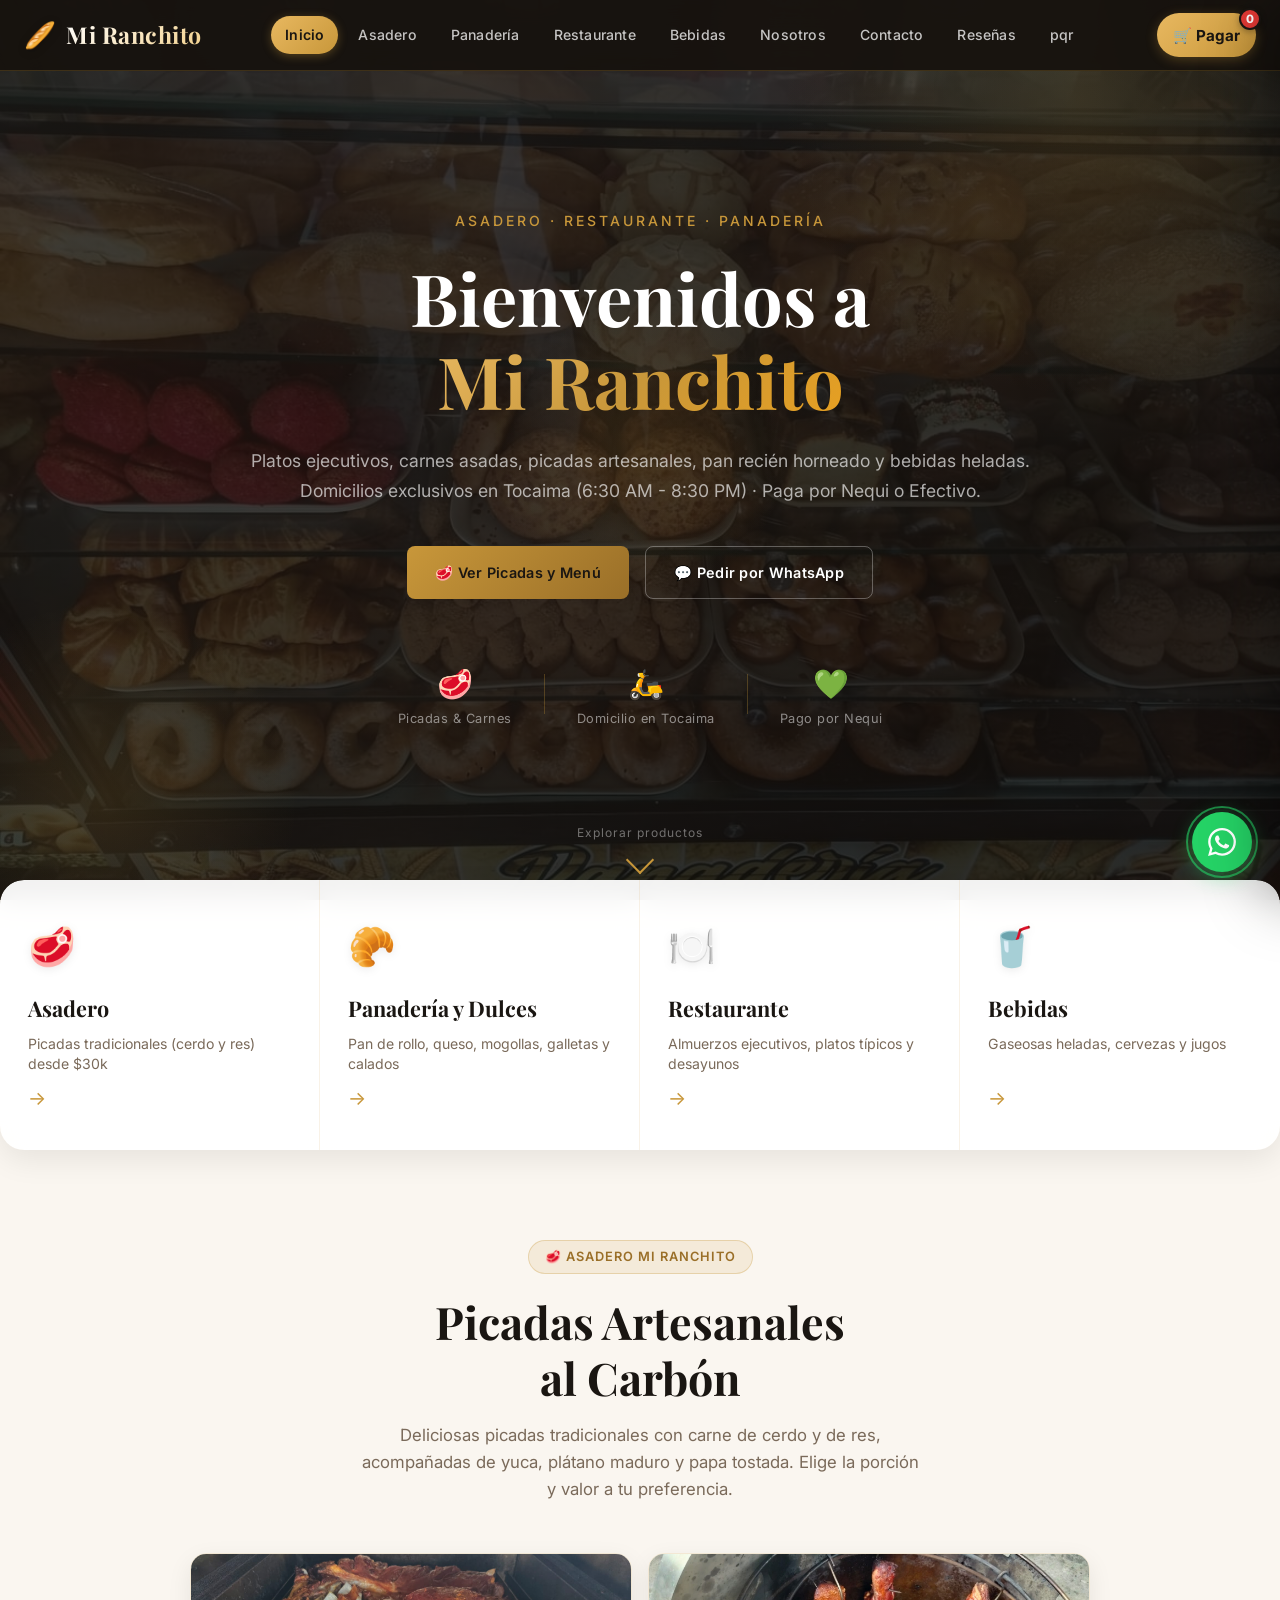
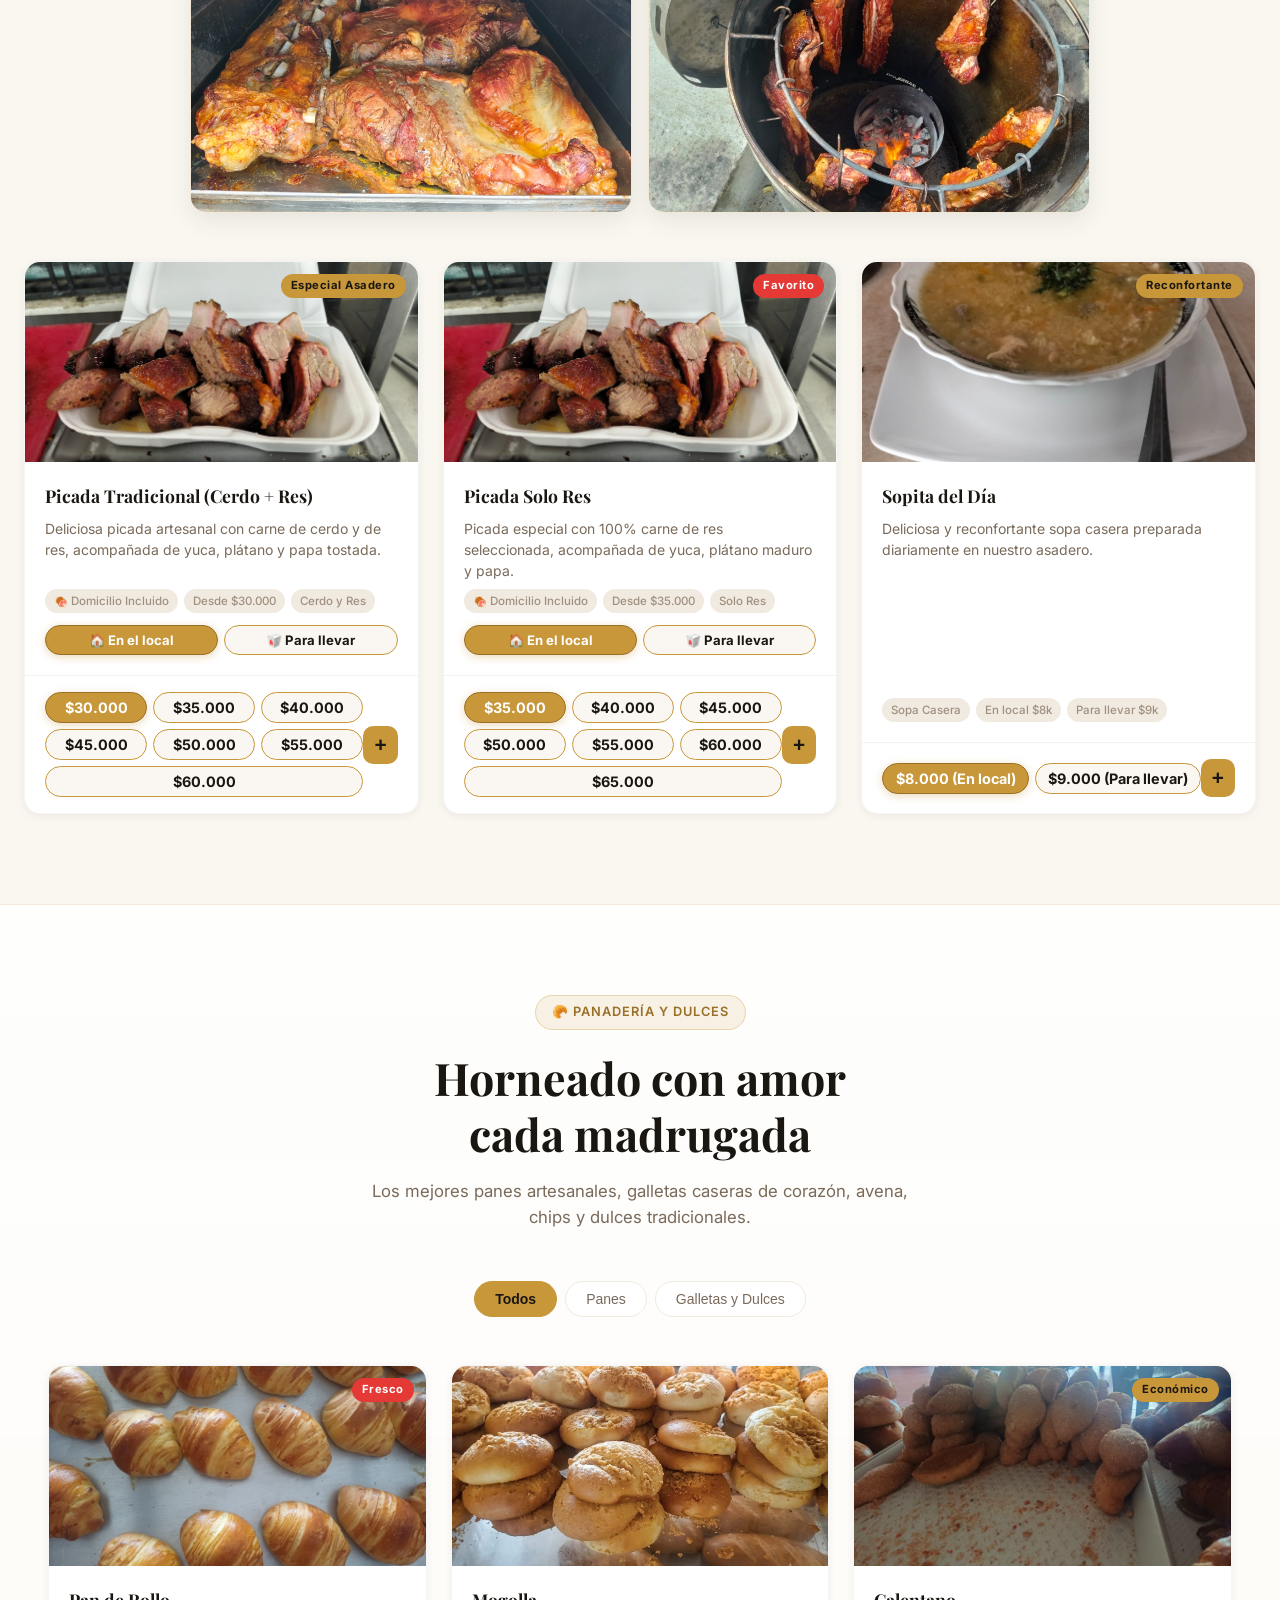
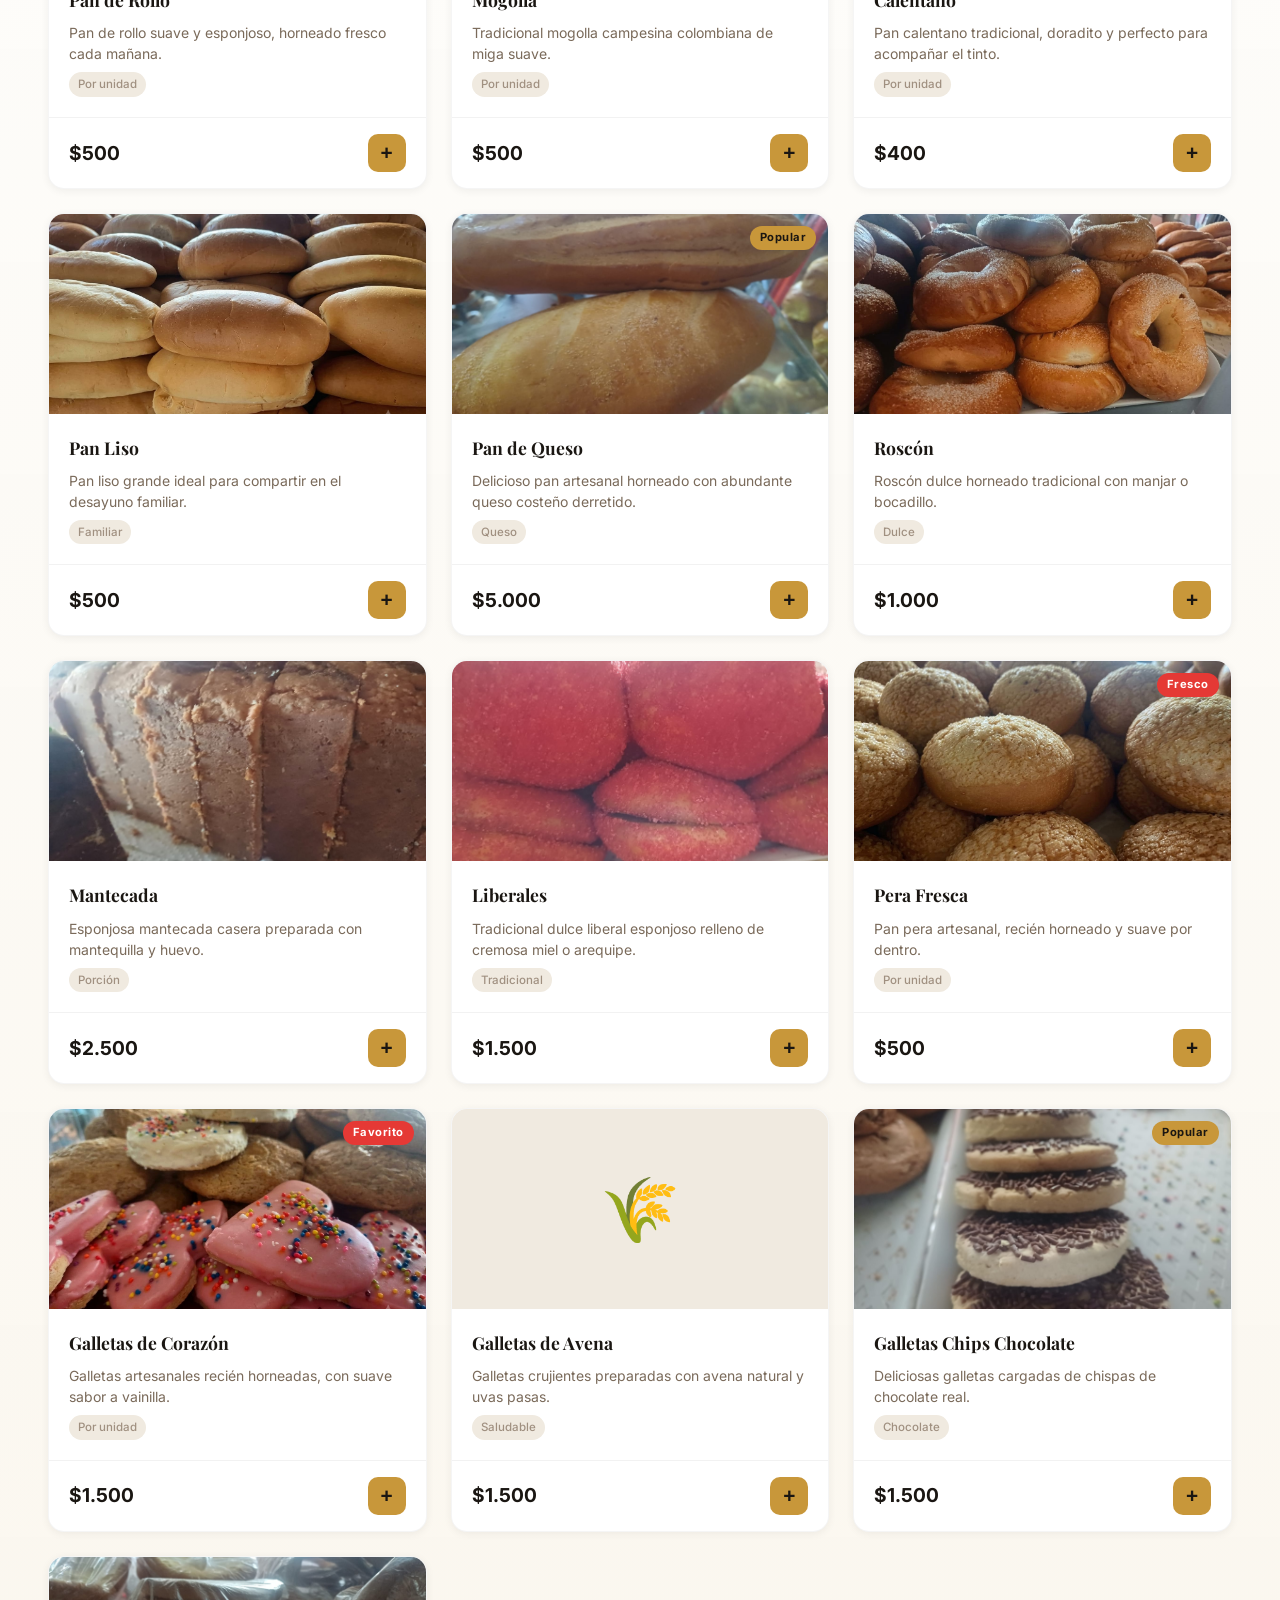
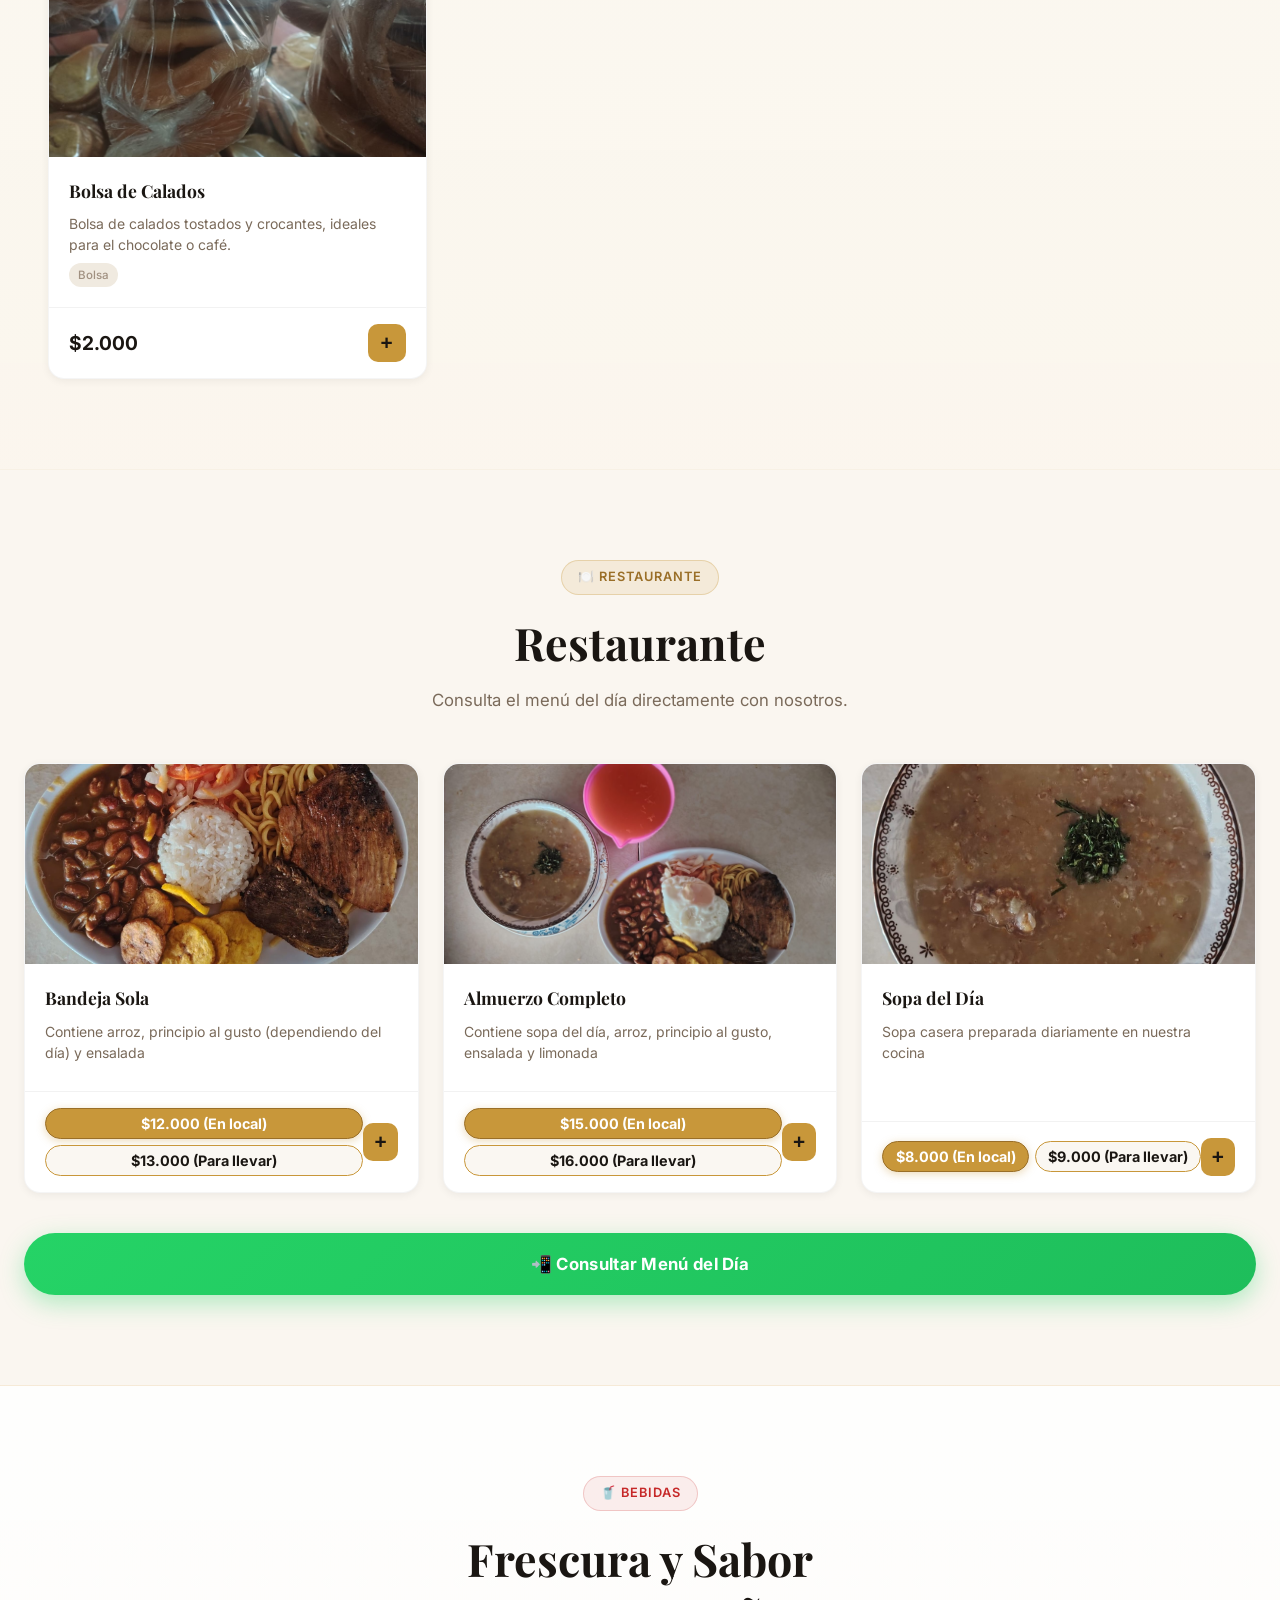
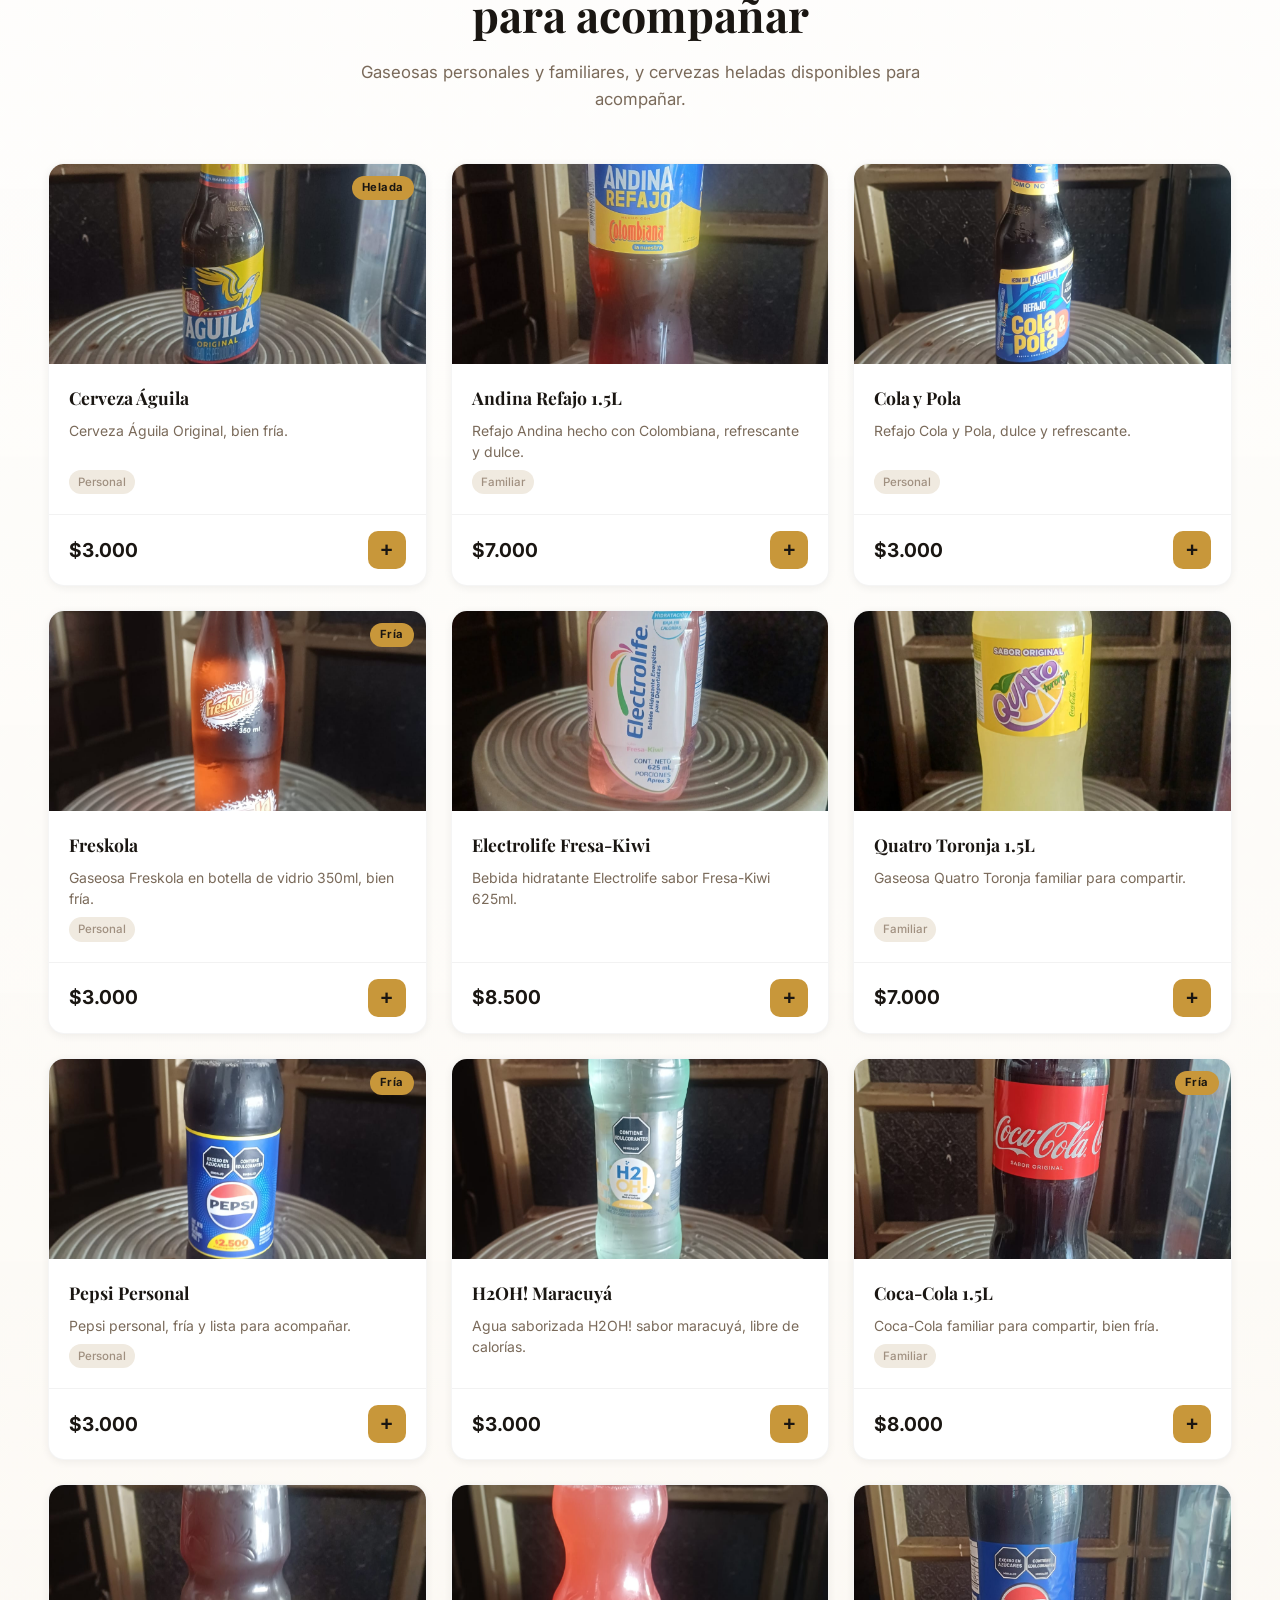
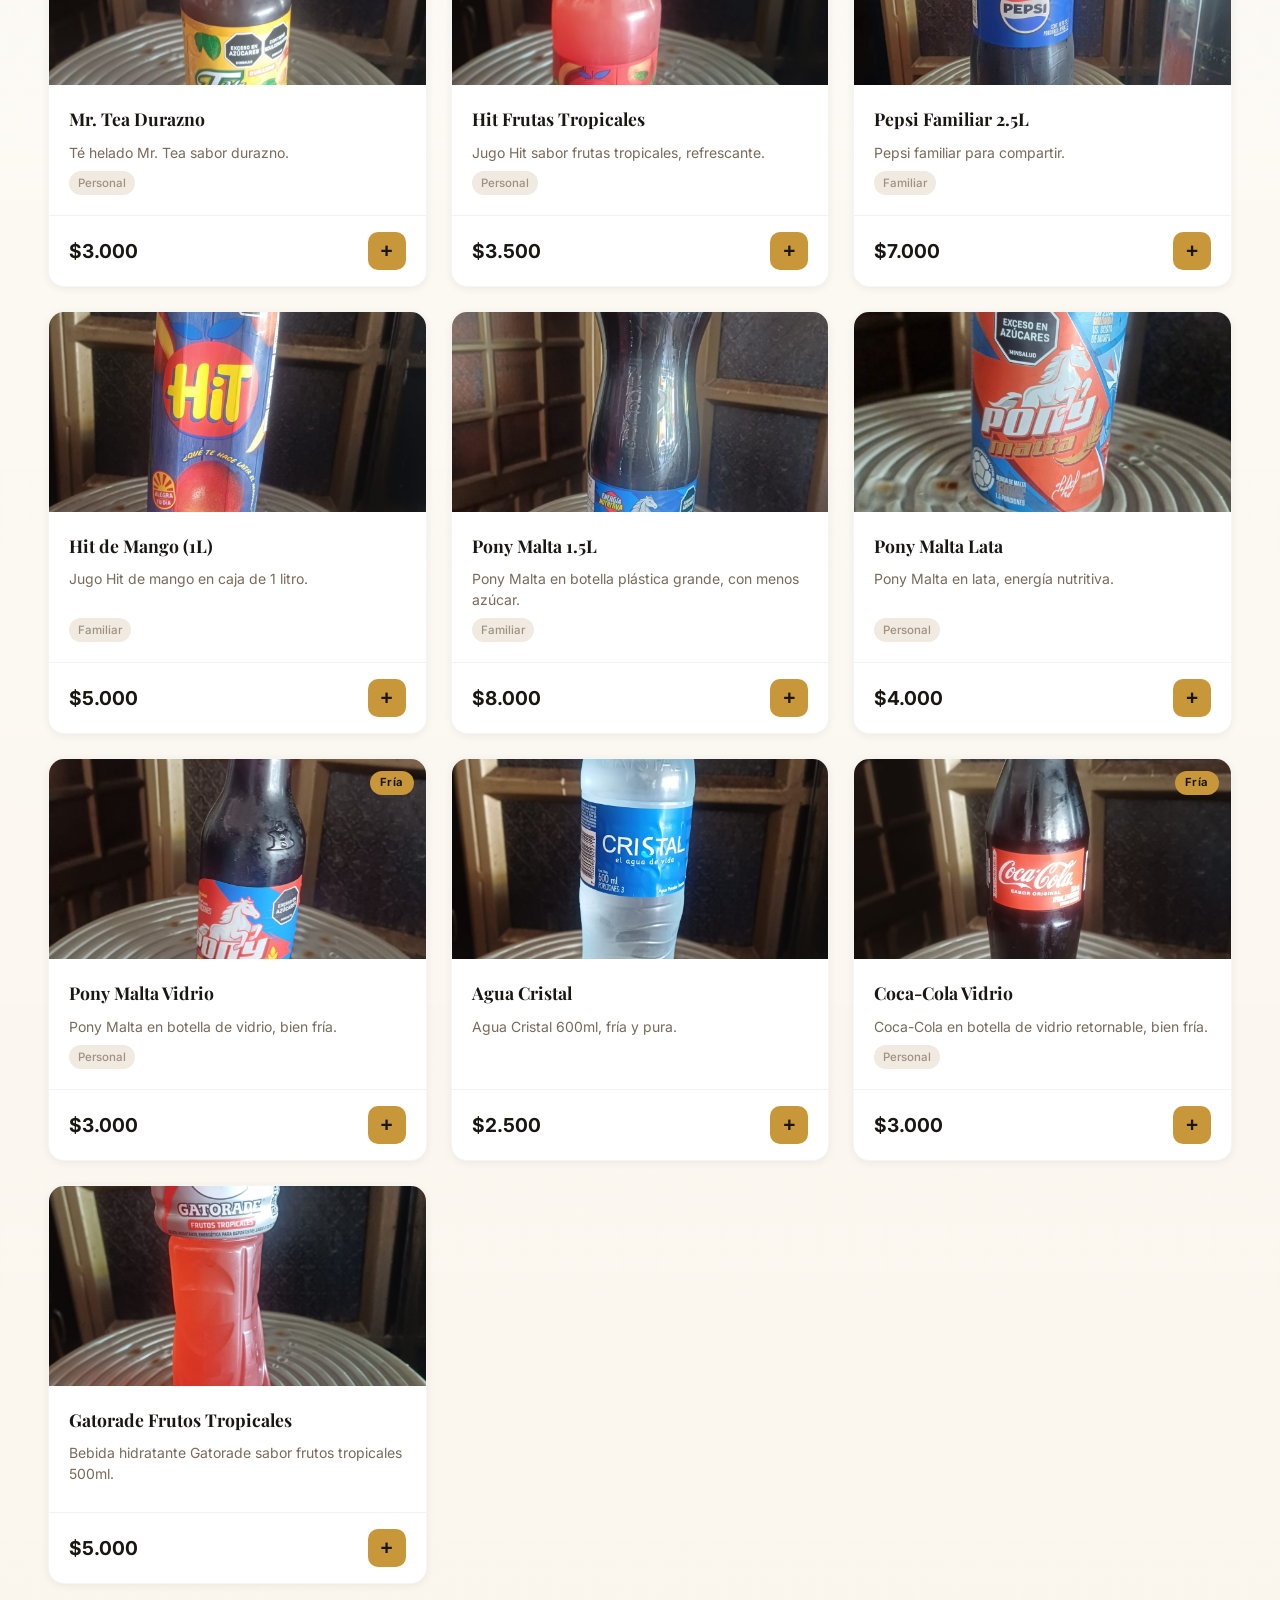
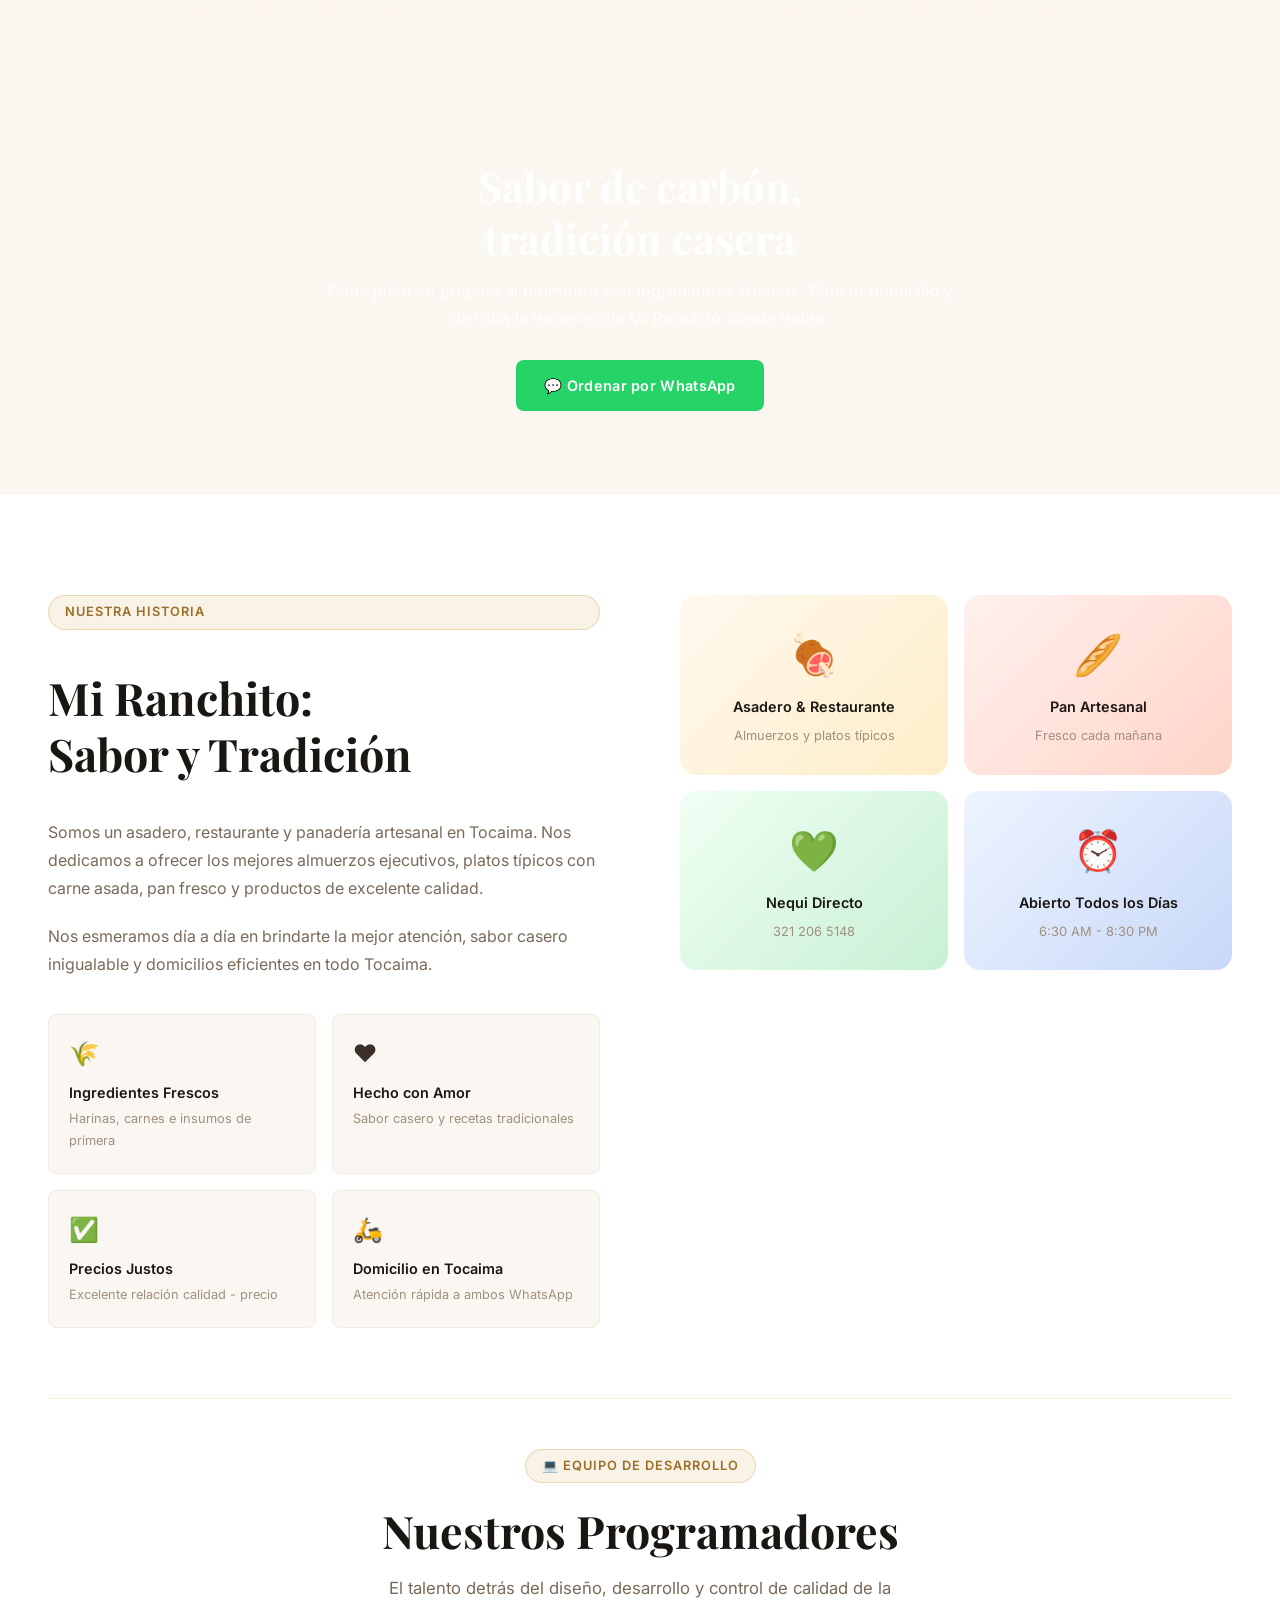
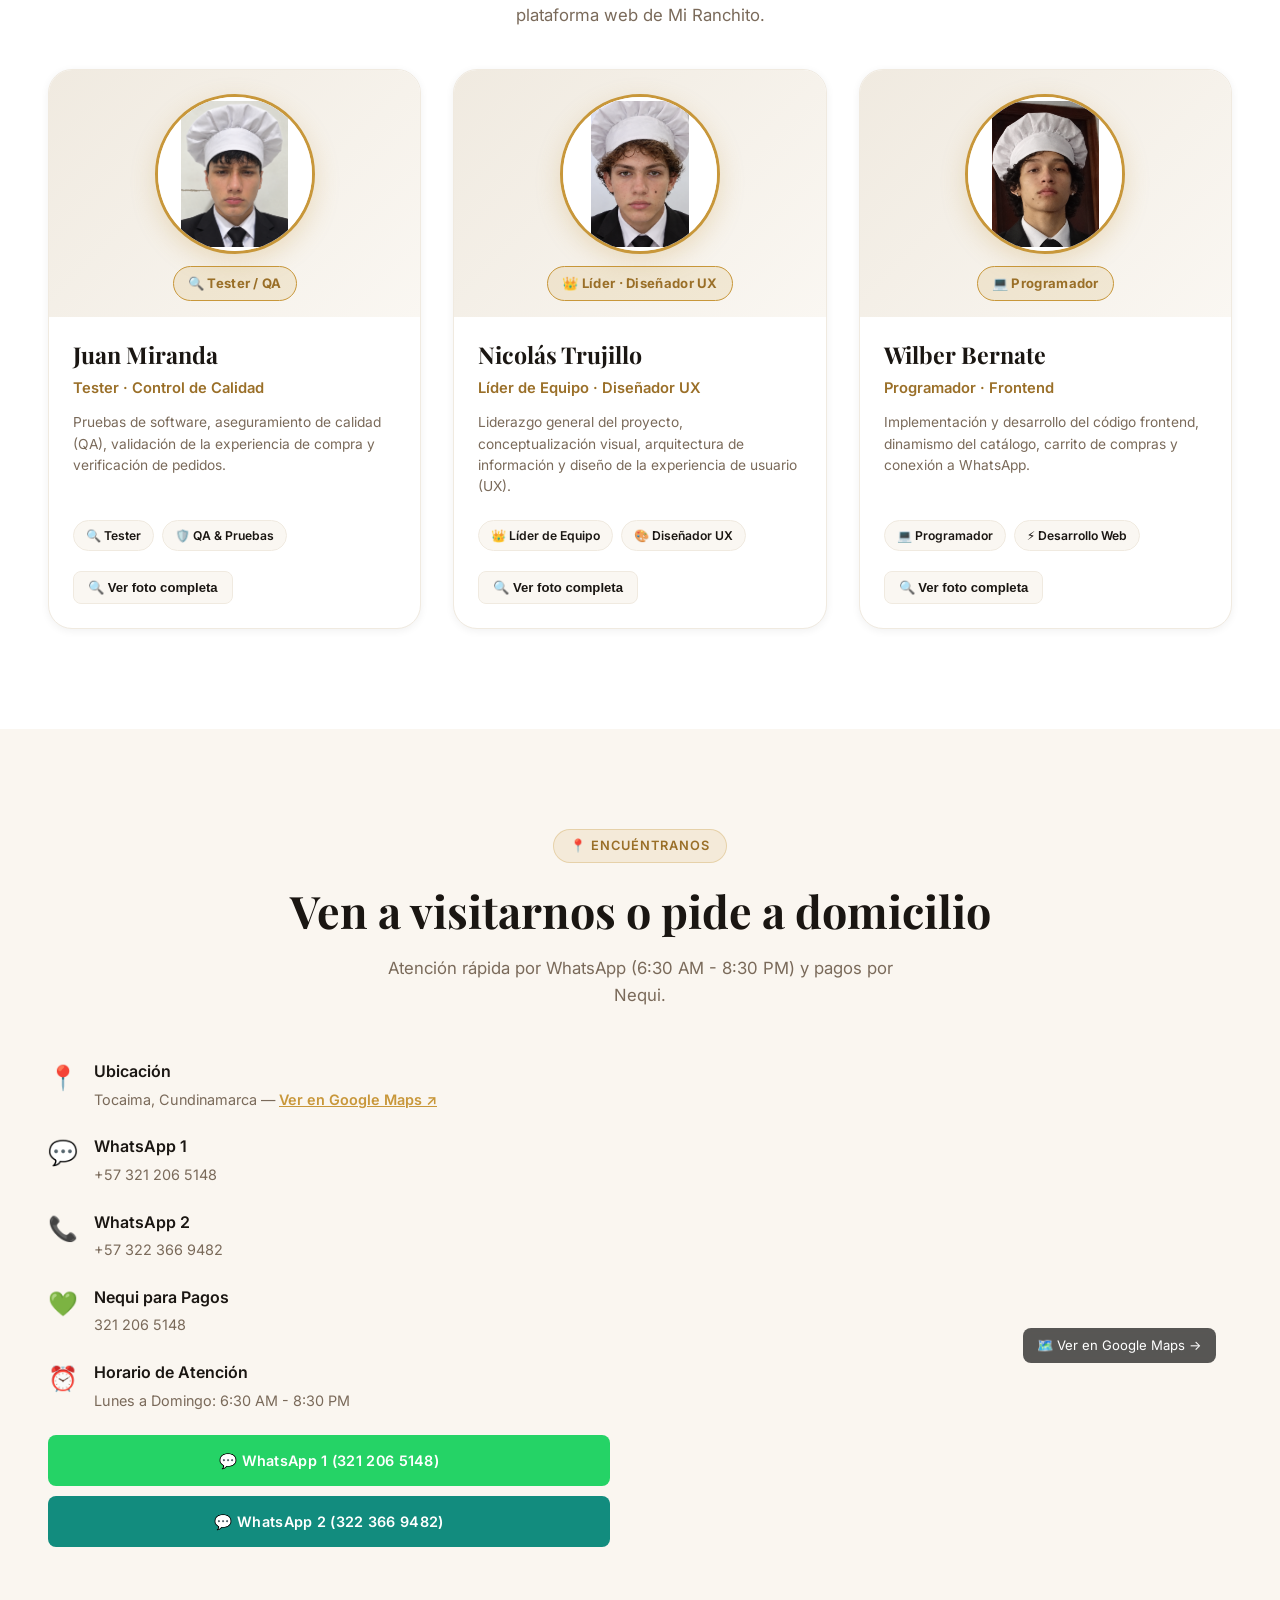
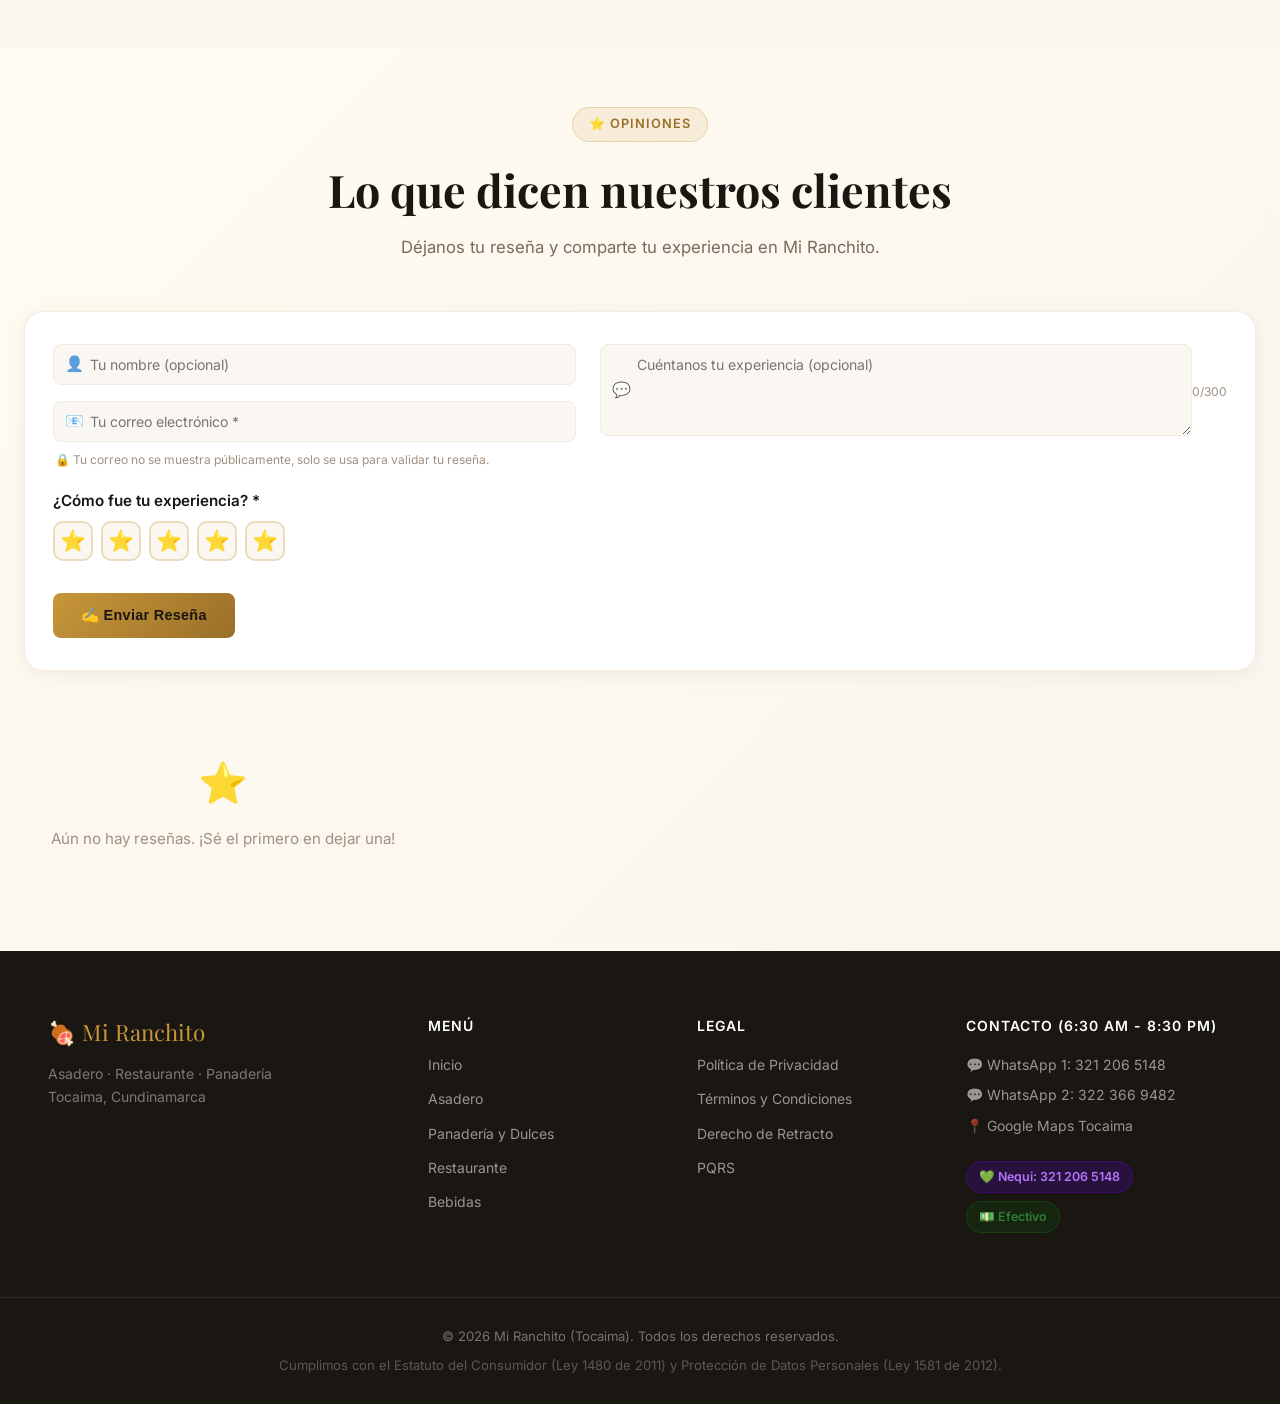
==== index.html @ db6fc5d4 "Add files via upload" ====
<!DOCTYPE html>
<html lang="es">
<head>
  <meta charset="UTF-8" />
  <meta name="viewport" content="width=device-width, initial-scale=1.0" />
  <title>Mi Ranchito — Asadero, Restaurante y Panadería</title>
  <meta name="description" content="Mi Ranchito en Tocaima: Asadero, Restaurante y Panadería artesanal. Almuerzos ejecutivos, platos típicos, carnes asadas, pan recién horneado y bebidas. Domicilios en Tocaima (6:30 AM - 8:30 PM) y pagos por Nequi (321 206 5148)." />
  <link rel="stylesheet" href="styles.css" />
  <link rel="preconnect" href="https://fonts.googleapis.com" />
  <link rel="icon" type="image/x-icon" href="icono.ico" sizes="any">
  <link href="https://fonts.googleapis.com/css2?family=Playfair+Display:ital,wght@0,600;0,700;1,600&family=Inter:wght@300;400;500;600&display=swap" rel="stylesheet" />
</head>
<body>

<!-- HEADER / NAV -->
<header id="header">
  <div class="nav-container">
    <a class="logo" href="#inicio">
      <span class="logo-icon">🥖</span>
      <span class="logo-text">Mi Ranchito</span>
    </a>
    <nav class="nav-links" id="navLinks">
      <a href="#inicio" class="nav-link active">Inicio</a>
      <a href="#asadero" class="nav-link">Asadero</a>
      <a href="#panaderia" class="nav-link">Panadería</a>
      <a href="#restaurante" class="nav-link">Restaurante</a>
      <a href="#bebidas" class="nav-link">Bebidas</a>
      <a href="#nosotros" class="nav-link">Nosotros</a>
      <a href="#contacto" class="nav-link">Contacto</a>
      <a href="#resenas" class="nav-link">Reseñas</a>
      <a href="#resenas" class="nav-link">pqr</a>
    </nav>
    <div class="nav-actions">
      <button class="cart-btn" id="cartBtn" aria-label="Ver pedido y pagar">
        🛒 <span class="cart-label">Pagar</span><span class="cart-badge" id="cartBadge">0</span>
      </button>
      <button class="hamburger" id="hamburger" aria-label="Menu">
        <span></span><span></span><span></span>
      </button>
    </div>
  </div>
</header>

<!-- HERO -->
<section id="inicio" class="hero">
  <div class="hero-bg-shapes">
    <div class="shape shape-1"></div>
    <div class="shape shape-2"></div>
    <div class="shape shape-3"></div>
  </div>
  <div class="hero-content">
    <p class="hero-eyebrow">Asadero · Restaurante · Panadería</p>
    <h1 class="hero-title">Bienvenidos a<br/><span class="gradient-text">Mi Ranchito</span></h1>
    <p class="hero-subtitle">Platos ejecutivos, carnes asadas, picadas artesanales, pan recién horneado y bebidas heladas.<br/>Domicilios exclusivos en Tocaima (6:30 AM - 8:30 PM) · Paga por Nequi o Efectivo.</p>
    <div class="hero-actions">
      <a href="#asadero" class="btn btn-primary">🥩 Ver Picadas y Menú</a>
      <a href="https://wa.me/573212065148" target="_blank" rel="noopener noreferrer" class="btn btn-ghost">💬 Pedir por WhatsApp</a>
    </div>
    <div class="hero-stats">
      <div class="stat"><span class="stat-num">🥩</span><span class="stat-label">Picadas & Carnes</span></div>
      <div class="stat-divider"></div>
      <div class="stat"><span class="stat-num">🛵</span><span class="stat-label">Domicilio en Tocaima</span></div>
      <div class="stat-divider"></div>
      <div class="stat"><span class="stat-num">💚</span><span class="stat-label">Pago por Nequi</span></div>
    </div>
  </div>
  <div class="hero-scroll-hint">
    <span>Explorar productos</span>
    <div class="scroll-arrow"></div>
  </div>
</section>

<!-- CATEGORIAS RAPIDAS -->
<section class="quick-cats">
  <a href="#asadero" class="qcat-card">
    <div class="qcat-icon">🥩</div>
    <h3>Asadero</h3>
    <p>Picadas tradicionales (cerdo y res) desde $30k</p>
    <span class="qcat-arrow">&rarr;</span>
  </a>
  <a href="#panaderia" class="qcat-card">
    <div class="qcat-icon">🥐</div>
    <h3>Panadería y Dulces</h3>
    <p>Pan de rollo, queso, mogollas, galletas y calados</p>
    <span class="qcat-arrow">&rarr;</span>
  </a>
  <a href="#restaurante" class="qcat-card">
    <div class="qcat-icon">🍽️</div>
    <h3>Restaurante</h3>
    <p>Almuerzos ejecutivos, platos típicos y desayunos</p>
    <span class="qcat-arrow">&rarr;</span>
  </a>
  <a href="#bebidas" class="qcat-card">
    <div class="qcat-icon">🥤</div>
    <h3>Bebidas</h3>
    <p>Gaseosas heladas, cervezas y jugos</p>
    <span class="qcat-arrow">&rarr;</span>
  </a>
</section>

<!-- SECCION ASADERO -->
<section id="asadero" class="menu-section">
  <div class="section-header">
    <span class="section-badge badge-gold">🥩 Asadero Mi Ranchito</span>
    <h2 class="section-title">Picadas Artesanales<br/>al Carbón</h2>
    <p class="section-sub">Deliciosas picadas tradicionales con carne de cerdo y de res, acompañadas de yuca, plátano maduro y papa tostada. Elige la porción y valor a tu preferencia.</p>
  </div>
  <div class="asadero-gallery">
    <img src="1.jpeg" alt="Carne asándose al carbón en Mi Ranchito" loading="lazy" />
    <img src="2.jpeg" alt="Carnes a la parrilla en Mi Ranchito" loading="lazy" />
  </div>
  <div class="menu-grid" id="grid-asadero"></div>
</section>

<!-- SECCION PANADERIA Y GALLETAS -->
<section id="panaderia" class="menu-section alt-bg">
  <div class="section-header">
    <span class="section-badge badge-gold">🥐 Panadería y Dulces</span>
    <h2 class="section-title">Horneado con amor<br/>cada madrugada</h2>
    <p class="section-sub">Los mejores panes artesanales, galletas caseras de corazón, avena, chips y dulces tradicionales.</p>
  </div>
  <div class="menu-filters" data-section="panaderia">
    <button class="filter-btn active" data-filter="all">Todos</button>
    <button class="filter-btn" data-filter="panes">Panes</button>
    <button class="filter-btn" data-filter="galletas">Galletas y Dulces</button>
  </div>
  <div class="menu-grid" id="grid-panaderia"></div>
</section>

<!-- SECCION EL RESTAURANTE -->
<section id="restaurante" class="menu-section">
  <div class="section-header">
    <span class="section-badge badge-gold">🍽️ Restaurante</span>
    <h2 class="section-title">Restaurante</h2>
    <p class="section-sub">Consulta el menú del día directamente con nosotros.</p>
  </div>
  <div class="menu-grid" id="grid-restaurante"></div>
  <div class="menu-dia-cta">
    <a href="https://api.whatsapp.com/send?phone=573212065148&text=Hola,%20me%20gustar%C3%ADa%20saber%20cu%C3%A1l%20es%20el%20men%C3%BA%20del%20d%C3%ADa%20hoy" target="_blank" rel="noopener noreferrer" class="btn-menu-dia">
      📲 Consultar Menú del Día
    </a>
  </div>
</section>

<!-- SECCION BEBIDAS -->
<section id="bebidas" class="menu-section alt-bg">
  <div class="section-header">
    <span class="section-badge badge-red">🥤 Bebidas</span>
    <h2 class="section-title">Frescura y Sabor<br/>para acompañar</h2>
    <p class="section-sub">Gaseosas personales y familiares, y cervezas heladas disponibles para acompañar.</p>
  </div>
  <div class="menu-grid" id="grid-bebidas"></div>
</section>

<!-- BANNER PARALLAX: efecto premium con imagen fija + overlay -->
<section class="parallax-banner" aria-label="Vive la experiencia Mi Ranchito">
  <div class="parallax-banner-content">
    <h2>Sabor de carbón,<br/>tradición casera</h2>
    <p>Cada plato se prepara al momento con ingredientes frescos. Pide tu domicilio y disfruta la experiencia Mi Ranchito donde estés.</p>
    <a href="https://wa.me/573212065148" target="_blank" rel="noopener noreferrer" class="btn btn-whatsapp">
      💬 Ordenar por WhatsApp
    </a>
  </div>
</section>

<!-- NOSOTROS -->
<section id="nosotros" class="about-section alt-bg">
  <div class="about-grid">
    <div class="about-text">
      <span class="section-badge badge-gold">Nuestra Historia</span>
      <h2 class="section-title">Mi Ranchito:<br/>Sabor y Tradición</h2>
      <p>Somos un asadero, restaurante y panadería artesanal en Tocaima. Nos dedicamos a ofrecer los mejores almuerzos ejecutivos, platos típicos con carne asada, pan fresco y productos de excelente calidad.</p>
      <p>Nos esmeramos día a día en brindarte la mejor atención, sabor casero inigualable y domicilios eficientes en todo Tocaima.</p>
      <div class="values-grid">
        <div class="value-card"><span class="value-icon">🌾</span><h4>Ingredientes Frescos</h4><p>Harinas, carnes e insumos de primera</p></div>
        <div class="value-card"><span class="value-icon">❤️</span><h4>Hecho con Amor</h4><p>Sabor casero y recetas tradicionales</p></div>
        <div class="value-card"><span class="value-icon">✅</span><h4>Precios Justos</h4><p>Excelente relación calidad - precio</p></div>
        <div class="value-card"><span class="value-icon">🛵</span><h4>Domicilio en Tocaima</h4><p>Atención rápida a ambos WhatsApp</p></div>
      </div>
    </div>
    <div class="about-visual">
      <div class="visual-card vc-1"><div class="vc-icon">🍖</div><p>Asadero & Restaurante</p><small>Almuerzos y platos típicos</small></div>
      <div class="visual-card vc-2"><div class="vc-icon">🥖</div><p>Pan Artesanal</p><small>Fresco cada mañana</small></div>
      <div class="visual-card vc-3"><div class="vc-icon">💚</div><p>Nequi Directo</p><small>321 206 5148</small></div>
      <div class="visual-card vc-4"><div class="vc-icon">⏰</div><p>Abierto Todos los Días</p><small>6:30 AM - 8:30 PM</small></div>
    </div>
  </div>

  <!-- EQUIPO DE DESARROLLO -->
  <div class="team-container">
    <div class="section-header team-header">
      <span class="section-badge badge-gold">💻 Equipo de Desarrollo</span>
      <h2 class="section-title">Nuestros Programadores</h2>
      <p class="section-sub">El talento detrás del diseño, desarrollo y control de calidad de la plataforma web de Mi Ranchito.</p>
    </div>

    <div class="team-grid">
      <!-- MIRANDA (IZQUIERDA) -->
      <div class="team-card">
        <div class="team-avatar-container">
          <div class="team-circle-avatar" onclick="openPhotoModal('miranda.png', 'Juan Miranda', 'Tester · Control de Calidad')" title="Clic para ampliar foto completa" role="button" tabindex="0">
            <img src="miranda.png" alt="Juan Miranda — Tester" class="team-circle-img" loading="lazy" />
          </div>
          <span class="team-badge-pill">🔍 Tester / QA</span>
        </div>
        <div class="team-body">
          <h3 class="team-name">Juan Miranda</h3>
          <p class="team-role">Tester &middot; Control de Calidad</p>
          <p class="team-desc">Pruebas de software, aseguramiento de calidad (QA), validación de la experiencia de compra y verificación de pedidos.</p>
          <div class="team-tags">
            <span class="team-tag-item">🔍 Tester</span>
            <span class="team-tag-item">🛡️ QA &amp; Pruebas</span>
          </div>
          <button type="button" class="btn-zoom-photo" onclick="openPhotoModal('miranda.png', 'Juan Miranda', 'Tester · Control de Calidad')">
            🔍 Ver foto completa
          </button>
        </div>
      </div>

      <!-- NICOLÁS (CENTRO) -->
      <div class="team-card">
        <div class="team-avatar-container">
          <div class="team-circle-avatar" onclick="openPhotoModal('yo.png', 'Nicolás Trujillo', 'Líder de Equipo · Diseñador UX')" title="Clic para ampliar foto completa" role="button" tabindex="0">
            <img src="yo.png" alt="Nicolás Trujillo — Líder de equipo y Diseñador UX" class="team-circle-img" loading="lazy" />
          </div>
          <span class="team-badge-pill">👑 Líder &middot; Diseñador UX</span>
        </div>
        <div class="team-body">
          <h3 class="team-name">Nicolás Trujillo</h3>
          <p class="team-role">Líder de Equipo &middot; Diseñador UX</p>
          <p class="team-desc">Liderazgo general del proyecto, conceptualización visual, arquitectura de información y diseño de la experiencia de usuario (UX).</p>
          <div class="team-tags">
            <span class="team-tag-item">👑 Líder de Equipo</span>
            <span class="team-tag-item">🎨 Diseñador UX</span>
          </div>
          <button type="button" class="btn-zoom-photo" onclick="openPhotoModal('yo.png', 'Nicolás Trujillo', 'Líder de Equipo · Diseñador UX')">
            🔍 Ver foto completa
          </button>
        </div>
      </div>

      <!-- WILBER (DERECHA) -->
      <div class="team-card">
        <div class="team-avatar-container">
          <div class="team-circle-avatar" onclick="openPhotoModal('wilber.png', 'Wilber Bernate', 'Programador · Frontend')" title="Clic para ampliar foto completa" role="button" tabindex="0">
            <img src="wilber.png" alt="Wilber Bernate — Programador" class="team-circle-img" loading="lazy" />
          </div>
          <span class="team-badge-pill">💻 Programador</span>
        </div>
        <div class="team-body">
          <h3 class="team-name">Wilber Bernate</h3>
          <p class="team-role">Programador &middot; Frontend</p>
          <p class="team-desc">Implementación y desarrollo del código frontend, dinamismo del catálogo, carrito de compras y conexión a WhatsApp.</p>
          <div class="team-tags">
            <span class="team-tag-item">💻 Programador</span>
            <span class="team-tag-item">⚡ Desarrollo Web</span>
          </div>
          <button type="button" class="btn-zoom-photo" onclick="openPhotoModal('wilber.png', 'Wilber Bernate', 'Programador · Frontend')">
            🔍 Ver foto completa
          </button>
        </div>
      </div>
    </div>
  </div>
</section>

<!-- CONTACTO -->
<section id="contacto" class="contact-section">
  <div class="section-header">
    <span class="section-badge badge-gold">📍 Encuéntranos</span>
    <h2 class="section-title">Ven a visitarnos o pide a domicilio</h2>
    <p class="section-sub">Atención rápida por WhatsApp (6:30 AM - 8:30 PM) y pagos por Nequi.</p>
  </div>
  <div class="contact-grid">
    <div class="contact-info">
      <div class="contact-item">
        <span class="contact-icon">📍</span>
        <div>
          <strong>Ubicación</strong>
          <p>Tocaima, Cundinamarca — <a href="https://www.google.com/maps/search/?api=1&amp;query=4.4547957,-74.6428656" target="_blank" rel="noopener noreferrer" style="color:#C8973A; font-weight:600;">Ver en Google Maps ↗</a></p>
        </div>
      </div>
      <div class="contact-item">
        <span class="contact-icon">💬</span>
        <div><strong>WhatsApp 1</strong><p>+57 321 206 5148</p></div>
      </div>
      <div class="contact-item">
        <span class="contact-icon">📞</span>
        <div><strong>WhatsApp 2</strong><p>+57 322 366 9482</p></div>
      </div>
      <div class="contact-item">
        <span class="contact-icon">💚</span>
        <div><strong>Nequi para Pagos</strong><p>321 206 5148</p></div>
      </div>
      <div class="contact-item">
        <span class="contact-icon">⏰</span>
        <div><strong>Horario de Atención</strong><p>Lunes a Domingo: 6:30 AM - 8:30 PM</p></div>
      </div>
      <div class="wa-buttons">
        <a href="https://wa.me/573212065148" target="_blank" rel="noopener noreferrer" class="btn btn-whatsapp btn-full">
          💬 WhatsApp 1 (321 206 5148)
        </a>
        <a href="https://wa.me/573223669482" target="_blank" rel="noopener noreferrer" class="btn btn-whatsapp-alt btn-full" style="margin-top:10px">
          💬 WhatsApp 2 (322 366 9482)
        </a>
      </div>
    </div>
    <div class="map-placeholder" onclick="window.open('https://www.google.com/maps/search/?api=1&query=4.4547957,-74.6428656','_blank')">
      <iframe
        src="https://www.google.com/maps?q=4.4547957,-74.6428656&amp;z=17&amp;output=embed"
        width="100%" height="100%" style="border:0;border-radius:16px;" allowfullscreen="" loading="lazy"
        title="Ubicación en Tocaima, Cundinamarca">
      </iframe>
      <div class="map-cta">🗺️ Ver en Google Maps &rarr;</div>
    </div>
  </div>
</section>

<!-- RESEÑAS Y OPINIONES -->
<section id="resenas" class="reviews-section">
  <div class="section-header">
    <span class="section-badge badge-gold">⭐ Opiniones</span>
    <h2 class="section-title">Lo que dicen nuestros clientes</h2>
    <p class="section-sub">Déjanos tu reseña y comparte tu experiencia en Mi Ranchito.</p>
  </div>

  <!-- FORMULARIO DE RESEÑA -->
  <div class="review-form-container">
    <form class="review-form" id="reviewForm">
      <div class="review-form-grid">
        <div class="review-form-col">
          <div class="input-with-icon">
            <span class="input-icon">👤</span>
            <input type="text" id="reviewName" placeholder="Tu nombre (opcional)" class="form-input" maxlength="50" />
          </div>

          <div class="input-with-icon">
            <span class="input-icon">📧</span>
            <input type="email" id="reviewEmail" placeholder="Tu correo electrónico *" class="form-input" required />
          </div>
          <small class="review-email-note">🔒 Tu correo no se muestra públicamente, solo se usa para validar tu reseña.</small>
          
          <div class="rating-selector">
            <label class="rating-label">¿Cómo fue tu experiencia? *</label>
            <div class="stars-group" id="starsGroup">
              <button type="button" class="star-btn" data-rating="1" aria-label="1 estrella">⭐</button>
              <button type="button" class="star-btn" data-rating="2" aria-label="2 estrellas">⭐</button>
              <button type="button" class="star-btn" data-rating="3" aria-label="3 estrellas">⭐</button>
              <button type="button" class="star-btn" data-rating="4" aria-label="4 estrellas">⭐</button>
              <button type="button" class="star-btn" data-rating="5" aria-label="5 estrellas">⭐</button>
            </div>
            <input type="hidden" id="reviewRating" value="5" required />
          </div>
        </div>

        <div class="review-form-col">
          <div class="input-with-icon full-height">
            <span class="input-icon">💬</span>
            <textarea id="reviewComment" placeholder="Cuéntanos tu experiencia (opcional)" class="form-input form-textarea" maxlength="300" rows="4"></textarea>
            <span class="char-count"><span id="charCount">0</span>/300</span>
          </div>
        </div>
      </div>

      <button type="submit" class="btn btn-primary btn-review-submit">✍️ Enviar Reseña</button>
    </form>
  </div>

  <!-- LISTA DE RESEÑAS -->
  <div class="reviews-list-container">
    <div class="reviews-list" id="reviewsList">
      <!-- Las reseñas se cargan aquí -->
    </div>
  </div>
</section>

<!-- FOOTER -->
<footer class="footer">
  <div class="footer-top">
    <div class="footer-brand">
      <div class="footer-logo">🍖 Mi Ranchito</div>
      <p>Asadero &middot; Restaurante &middot; Panadería<br/>Tocaima, Cundinamarca</p>
    </div>
    <div class="footer-links">
      <h4>Menú</h4>
      <a href="#inicio">Inicio</a>
      <a href="#asadero">Asadero</a>
      <a href="#panaderia">Panadería y Dulces</a>
      <a href="#restaurante">Restaurante</a>
      <a href="#bebidas">Bebidas</a>
    </div>
    <div class="footer-links">
      <h4>Legal</h4>
      <a href="#" onclick="showLegal('privacidad');return false;">Política de Privacidad</a>
      <a href="#" onclick="showLegal('terminos');return false;">Términos y Condiciones</a>
      <a href="#" onclick="showLegal('retracto');return false;">Derecho de Retracto</a>
      <a href="#" onclick="showLegal('pqrs');return false;">PQRS</a>
    </div>
    <div class="footer-social">
      <h4>Contacto (6:30 AM - 8:30 PM)</h4>
      <div class="social-links">
        <a href="https://wa.me/573212065148" target="_blank">💬 WhatsApp 1: 321 206 5148</a>
        <a href="https://wa.me/573223669482" target="_blank">💬 WhatsApp 2: 322 366 9482</a>
        <a href="https://www.google.com/maps/search/?api=1&amp;query=4.4547957,-74.6428656" target="_blank" rel="noopener noreferrer">📍 Google Maps Tocaima</a>
      </div>
      <div class="payment-badges">
        <span class="pay-badge nequi-badge">💚 Nequi: 321 206 5148</span>
        <span class="pay-badge cash-badge">💵 Efectivo</span>
      </div>
    </div>
  </div>
  <div class="footer-legal-strip">
    <p>&copy; 2026 Mi Ranchito (Tocaima). Todos los derechos reservados.</p>
    <p class="footer-tiny">Cumplimos con el Estatuto del Consumidor (Ley 1480 de 2011) y Protección de Datos Personales (Ley 1581 de 2012).</p>
  </div>
</footer>

<!-- CARRITO LATERAL DRAWER (REDISEÑADO) -->
<div class="cart-overlay" id="cartOverlay"></div>
<aside class="cart-drawer" id="cartDrawer" aria-label="Carrito de compras">
  <!-- HEADER -->
  <div class="cart-header">
    <div class="cart-header-title">
      <h2>🛒 Tu Pedido</h2>
      <span class="cart-count-pill" id="cartCountPill">0 productos</span>
    </div>
    <div class="cart-header-actions">
      <button type="button" class="cart-clear-btn" id="cartClearBtn" title="Vaciar carrito" aria-label="Vaciar carrito" style="display:none;">
        🗑️ Vaciar
      </button>
      <button type="button" class="cart-close" id="cartClose" aria-label="Cerrar carrito">&#x2715;</button>
    </div>
  </div>

  <!-- STEPPER POR FASES DEL CARRITO -->
  <div class="cart-phase-indicator" id="cartPhaseIndicator">
    <button type="button" class="phase-step-btn active" id="phaseStep1Btn" onclick="goToCartPhase(1)">
      <span class="step-num">1</span>
      <span class="step-text">Productos</span>
    </button>
    <div class="phase-step-line" id="phaseStepLine"></div>
    <button type="button" class="phase-step-btn" id="phaseStep2Btn" onclick="goToCartPhase(2)">
      <span class="step-num">2</span>
      <span class="step-text">Entrega & Pedido</span>
    </button>
  </div>

  <!-- BENEFIT / FREE DELIVERY BANNER -->
  <div class="cart-benefit-banner" id="cartBenefitBanner">
    <div class="benefit-icon" id="benefitIcon">💡</div>
    <div class="benefit-content">
      <strong id="benefitTitle">Domicilio en Tocaima</strong>
      <p id="benefitText">¡Agrega una picada o plato con carne para obtener domicilio GRATIS!</p>
    </div>
  </div>

  <!-- UNIFIED SCROLLABLE DRAWER CONTENT -->
  <div class="cart-scroll-area" id="cartScrollArea">
    
    <!-- FASE 1: TUS PRODUCTOS -->
    <div class="cart-phase-panel active" id="cartPhase1">
      <!-- EMPTY STATE -->
      <div class="cart-empty" id="cartEmpty">
        <div class="cart-empty-icon">🧺</div>
        <h3>Tu canasta está vacía</h3>
        <p>Aún no has agregado productos del menú de Mi Ranchito.</p>
        <button type="button" class="btn btn-primary btn-sm" id="cartExploreBtn">
          🥖 Explorar Menú
        </button>
      </div>

      <!-- CART ITEMS LIST -->
      <ul class="cart-list" id="cartList"></ul>

      <button type="button" class="btn btn-primary btn-full btn-phase-next" id="btnNextToPhase2" onclick="goToCartPhase(2)" style="display:none; margin-top:14px;">
        <span>Continuar con Datos de Entrega</span>
        <span>&rarr;</span>
      </button>
    </div>

    <!-- FASE 2: ENTREGA Y PEDIDO -->
    <div class="cart-phase-panel" id="cartPhase2" style="display:none;">
      <button type="button" class="btn-phase-back" onclick="goToCartPhase(1)">
        <span>&larr;</span> <span>Volver a revisar mis productos</span>
      </button>

      <!-- MODALIDAD DE ENTREGA -->
      <div class="fulfillment-section">
        <p class="section-form-title">🛵 Modalidad de Entrega (Solo Tocaima)</p>
        <div class="fulfillment-options">
          <label class="ful-opt" for="modeDelivery">
            <input type="radio" name="fulfillment" id="modeDelivery" value="domicilio" checked onchange="toggleFulfillment()"/>
            <span class="ful-opt-box">
              <span class="ful-opt-icon">🛵</span>
              <span class="ful-opt-text">Domicilio en Tocaima</span>
            </span>
          </label>
          <label class="ful-opt" for="modePickup">
            <input type="radio" name="fulfillment" id="modePickup" value="recoger" onchange="toggleFulfillment()"/>
            <span class="ful-opt-box">
              <span class="ful-opt-icon">🏪</span>
              <span class="ful-opt-text">Recoger en local</span>
            </span>
          </label>
        </div>
        <small class="fulfillment-note" id="fulfillmentNote">📍 Domicilios exclusivamente para el municipio de Tocaima (6:30 AM - 8:30 PM).</small>
      </div>



      <!-- DATOS DEL CLIENTE -->
      <div class="customer-form customer-form-expanded">
        <p class="section-form-title">📋 Datos de Entrega</p>
        
        <div class="customer-grid-2col">
          <div class="input-with-icon">
            <span class="input-icon">👤</span>
            <input type="text" id="clientName" placeholder="Tu nombre completo *" class="form-input" required autocomplete="name" />
          </div>
          <div class="input-with-icon">
            <span class="input-icon">📞</span>
            <input type="tel" id="clientPhone" placeholder="Número de Celular *" class="form-input" required autocomplete="tel" />
          </div>
        </div>
        
        <div id="addressGroup">
          <div class="input-with-icon">
            <span class="input-icon">📍</span>
            <input type="text" id="clientAddress" placeholder="Dirección de entrega en Tocaima *" class="form-input" autocomplete="street-address" />
          </div>
          <div class="input-with-icon">
            <span class="input-icon">🏘️</span>
            <input type="text" id="clientNeighborhood" placeholder="Barrio o Vereda en Tocaima *" class="form-input" />
          </div>
        </div>
        
        <div class="input-with-icon">
          <span class="input-icon">📝</span>
          <textarea id="clientNotes" placeholder="Observaciones adicionales (ej: término de carne, jugos helados, indicaciones de llegada) — Opcional" class="form-input form-textarea" rows="3"></textarea>
        </div>
      </div>
    </div>
  </div>

  <!-- FIXED STICKY FOOTER (TOTAL & ACTIONS POR FASE) -->
  <div class="cart-sticky-footer" id="cartFooter" style="display:none">
    <div class="cart-summary">
      <div class="summary-row"><span>Subtotal</span><span id="subtotalVal">$0</span></div>
      <div class="summary-row">
        <span>Domicilio</span>
        <span id="deliveryVal" class="delivery-status-text">Gratis</span>
      </div>
      <div class="summary-row total-row">
        <span>Total a Pagar</span>
        <span id="totalVal" class="total-price-tag">$0</span>
      </div>
      <div id="deliveryDetailMsg" class="delivery-detail-msg"></div>
    </div>

    <!-- BOTONES DE ACCIÓN POR FASE -->
    <div class="cart-actions-by-phase">
      <!-- BOTÓN FASE 1: AVANZAR A FASE 2 -->
      <div id="actionsPhase1">
        <button type="button" class="btn btn-checkout btn-proceed" onclick="goToCartPhase(2)">
          <span>🛵 Continuar con el Pedido</span>
          <span id="btnPhase1Total">$0</span>
        </button>
      </div>

      <!-- BOTONES FASE 2: CONFIRMAR POR WHATSAPP -->
      <div id="actionsPhase2" style="display:none;">
        <div class="checkout-buttons">
          <button type="button" class="btn btn-checkout btn-wa1" onclick="checkout('573212065148')">
            <span>💬 Confirmar en WhatsApp 1</span>
            <small>321 206 5148</small>
          </button>
          <button type="button" class="btn btn-checkout btn-wa2" onclick="checkout('573223669482')">
            <span>💬 Confirmar en WhatsApp 2</span>
            <small>322 366 9482</small>
          </button>
        </div>
      </div>
    </div>

    <p class="cart-legal">
      ⏰ 6:30 AM a 8:30 PM · Al pedir aceptas nuestros <a href="#" onclick="showLegal('terminos');return false;">Términos</a>.
    </p>
  </div>
</aside>

<!-- MODAL CONFIRMACION -->
<div class="modal-overlay" id="modalOverlay" style="display:none">
  <div class="modal" id="confirmModal">
    <div class="modal-icon">🎉</div>
    <h3 id="modalTitle">¡Pedido enviado!</h3>
    <p id="modalMsg">Tu pedido fue procesado con éxito.</p>
    <button class="btn btn-primary" onclick="closeModal()">Entendido</button>
  </div>
</div>

<!-- MODAL LEGAL -->
<div class="legal-modal-overlay" id="legalOverlay" style="display:none">
  <div class="legal-modal">
    <button class="legal-close" onclick="closeLegalModal()">&#x2715;</button>
    <div id="legalContent"></div>
  </div>
</div>

<!-- MODAL FOTO COMPLETA -->
<div class="photo-modal-overlay" id="photoModalOverlay">
  <div class="photo-modal-content">
    <button class="photo-modal-close" id="photoModalClose">×</button>
    <img id="photoModalImg" class="photo-modal-img" alt="Foto completa" />
    <div class="photo-modal-info">
      <div class="photo-modal-name" id="photoModalName"></div>
      <div class="photo-modal-role" id="photoModalRole"></div>
    </div>
  </div>
</div>

<!-- TOAST -->
<div class="toast-container" id="toastContainer"></div>

<!-- FAB WHATSAPP -->
<a href="https://wa.me/573212065148" target="_blank" rel="noopener noreferrer" class="fab-whatsapp" aria-label="Contactar por WhatsApp">
  <svg width="28" height="28" viewBox="0 0 24 24" fill="currentColor"><path d="M17.472 14.382c-.297-.149-1.758-.867-2.03-.967-.273-.099-.471-.148-.67.15-.197.297-.767.966-.94 1.164-.173.199-.347.223-.644.075-.297-.15-1.255-.463-2.39-1.475-.883-.788-1.48-1.761-1.653-2.059-.173-.297-.018-.458.13-.606.134-.133.298-.347.446-.52.149-.174.198-.298.298-.497.099-.198.05-.371-.025-.52-.075-.149-.669-1.612-.916-2.207-.242-.579-.487-.5-.669-.51-.173-.008-.371-.01-.57-.01-.198 0-.52.074-.792.372-.272.297-1.04 1.016-1.04 2.479 0 1.462 1.065 2.875 1.213 3.074.149.198 2.096 3.2 5.077 4.487.709.306 1.262.489 1.694.625.712.227 1.36.195 1.871.118.571-.085 1.758-.719 2.006-1.413.248-.694.248-1.289.173-1.413-.074-.124-.272-.198-.57-.347m-5.421 7.403h-.004a9.87 9.87 0 01-5.031-1.378l-.361-.214-3.741.982.998-3.648-.235-.374a9.86 9.86 0 01-1.51-5.26c.001-5.45 4.436-9.884 9.888-9.884 2.64 0 5.122 1.03 6.988 2.898a9.825 9.825 0 012.893 6.994c-.003 5.45-4.437 9.884-9.885 9.884m8.413-18.297A11.815 11.815 0 0012.05 0C5.495 0 .16 5.335.157 11.892c0 2.096.547 4.142 1.588 5.945L.057 24l6.305-1.654a11.882 11.882 0 005.683 1.448h.005c6.554 0 11.89-5.335 11.893-11.893a11.821 11.821 0 00-3.48-8.413Z"/></svg>
</a>

<script src="data.js" charset="UTF-8"></script>
<script src="app.js" charset="UTF-8"></script>
</body>
</html>
---- styles.css ----
/* ═══════════════════════════════════════════
   LA BRASERIA — STYLES.CSS
═══════════════════════════════════════════ */

/* ── Reset & Variables ───────────────────── */
*, *::before, *::after { box-sizing: border-box; margin: 0; padding: 0; }

:root {
  --gold: #C8973A;
  --gold-light: #E8B860;
  --gold-dark: #9A6F28;
  --cream: #FAF7F2;
  --cream-dark: #F0EAE0;
  --charcoal: #1A1612;
  --charcoal-mid: #2D2620;
  --charcoal-soft: #3D342C;
  --text: #3A3028;
  --text-light: #7A6A5A;
  --text-lighter: #A09080;
  --white: #FFFFFF;
  --green: #2E7D32;
  --green-light: #43A047;
  --red: #C62828;
  --red-light: #E53935;
  --whatsapp: #25D366;
  --nequi: #6C00EA;
  --shadow-sm: 0 2px 8px rgba(0,0,0,0.06);
  --shadow-md: 0 4px 20px rgba(0,0,0,0.10);
  --shadow-lg: 0 8px 40px rgba(0,0,0,0.15);
  --shadow-xl: 0 16px 60px rgba(0,0,0,0.20);
  --radius: 16px;
  --radius-sm: 8px;
  --radius-lg: 24px;
  --radius-xl: 32px;
  --transition: 0.3s cubic-bezier(0.4, 0, 0.2, 1);
  --font-head: 'Playfair Display', Georgia, serif;
  --font-body: 'Inter', system-ui, sans-serif;
}

html { scroll-behavior: smooth; }

body {
  font-family: var(--font-body);
  background-color: #FAF6F0;
  background-image: 
    radial-gradient(ellipse at 15% 10%, rgba(200, 151, 58, 0.09) 0%, transparent 45%),
    radial-gradient(ellipse at 85% 30%, rgba(217, 119, 6, 0.07) 0%, transparent 50%),
    radial-gradient(ellipse at 20% 65%, rgba(198, 40, 40, 0.04) 0%, transparent 45%),
    radial-gradient(ellipse at 80% 85%, rgba(200, 151, 58, 0.08) 0%, transparent 50%),
    url("data:image/svg+xml,%3Csvg width='48' height='48' viewBox='0 0 48 48' xmlns='http://www.w3.org/2000/svg'%3E%3Cg fill='%23c8973a' fill-opacity='0.032' fill-rule='evenodd'%3E%3Cpath d='M24 22v-4h-2v4h-4v2h4v4h2v-4h4v-2h-4zm0-18V0h-2v4h-4v2h4v4h2V6h4V4h-4zM4 22v-4H2v4H0v2h2v4h2v-4h4v-2H4zm0-18V0H2v4H0v2h2v4h2V6h4V4H4z'/%3E%3C/g%3E%3C/svg%3E");
  background-attachment: fixed;
  color: var(--text);
  line-height: 1.6;
  overflow-x: hidden;
}

/* ── Scrollbar ────────────────────────────── */
html { scrollbar-width: thin; scrollbar-color: var(--gold) var(--cream-dark); }
::-webkit-scrollbar { width: 10px; height: 10px; }
::-webkit-scrollbar-track { background: var(--cream-dark); }
::-webkit-scrollbar-thumb {
  background: var(--gold); border-radius: 8px;
  border: 2px solid var(--cream-dark); background-clip: padding-box;
}
::-webkit-scrollbar-thumb:hover { background: var(--gold-dark); background-clip: padding-box; }

/* ── HEADER ──────────────────────────────── */
#header {
  position: fixed; top: 0; left: 0; right: 0; z-index: 1100;
  background: rgba(22, 18, 14, 0.92);
  backdrop-filter: blur(20px);
  -webkit-backdrop-filter: blur(20px);
  border-bottom: 1px solid rgba(200,151,58,0.22);
  transition: var(--transition);
}
#header.scrolled {
  background: rgba(18, 14, 11, 0.97);
  box-shadow: 0 4px 24px rgba(0,0,0,0.35);
  border-bottom-color: rgba(200,151,58,0.35);
}
.nav-container {
  max-width: 1280px; margin: 0 auto; padding: 0 24px;
  height: 70px; display: flex; align-items: center; gap: 32px;
}
.logo {
  display: flex; align-items: center; gap: 10px;
  text-decoration: none; flex-shrink: 0;
  transition: transform 0.25s ease;
}
.logo:hover { transform: scale(1.02); }
.logo-icon { font-size: 1.6rem; filter: drop-shadow(0 2px 4px rgba(0,0,0,0.2)); }
.logo-text {
  font-family: var(--font-head); font-size: 1.45rem; font-weight: 700;
  background: linear-gradient(135deg, #FFF, #F3D08A);
  -webkit-background-clip: text; -webkit-text-fill-color: transparent;
  letter-spacing: 0.5px;
}
.nav-links {
  display: flex; gap: 6px; align-items: center; flex: 1; justify-content: center;
}
.nav-link {
  color: rgba(255,255,255,0.75); text-decoration: none; font-size: 0.88rem;
  font-weight: 500; padding: 8px 14px; border-radius: 999px;
  transition: var(--transition); letter-spacing: 0.2px;
  position: relative;
}
.nav-link:hover {
  color: var(--gold-light); background: rgba(200,151,58,0.12);
}
.nav-link.active {
  color: #1A1612; background: linear-gradient(135deg, var(--gold-light), var(--gold));
  font-weight: 600; box-shadow: 0 2px 10px rgba(200,151,58,0.35);
}
.nav-actions { display: flex; align-items: center; gap: 12px; flex-shrink: 0; }
.cart-btn {
  position: relative; background: linear-gradient(135deg, var(--gold-light), var(--gold));
  border: none; color: var(--charcoal); font-size: 0.95rem; min-width: 92px; height: 44px;
  border-radius: 999px; cursor: pointer; display: flex; align-items: center;
  justify-content: center; gap: 4px; padding: 0 16px;
  font-weight: 700; font-family: var(--font-body);
  box-shadow: 0 3px 12px rgba(200,151,58,0.3);
  transition: var(--transition);
}
.cart-label { font-weight: 700; }
.cart-btn:hover {
  transform: translateY(-2px);
  box-shadow: 0 6px 18px rgba(200,151,58,0.45);
  background: linear-gradient(135deg, #F5C975, var(--gold-light));
}
.cart-btn:active { transform: translateY(0) scale(0.97); }
.cart-badge {
  position: absolute; top: -5px; right: -5px;
  background: var(--red-light); color: white; font-size: 0.72rem;
  font-weight: 800; min-width: 22px; height: 22px; border-radius: 999px;
  display: flex; align-items: center; justify-content: center;
  border: 2px solid #1A1612; padding: 0 4px;
  box-shadow: 0 2px 6px rgba(0,0,0,0.3);
  transition: transform 0.25s ease;
}
.cart-btn.bounce, .cart-badge.bounce {
  animation: cartBounce 0.45s cubic-bezier(0.175, 0.885, 0.32, 1.275);
}
@keyframes cartBounce {
  0% { transform: scale(1); }
  40% { transform: scale(1.35); }
  70% { transform: scale(0.9); }
  100% { transform: scale(1); }
}
.hamburger {
  display: none; flex-direction: column; gap: 5px;
  background: rgba(255,255,255,0.06); border: 1px solid rgba(255,255,255,0.12);
  border-radius: 10px; cursor: pointer; padding: 10px; width: 42px; height: 42px;
  align-items: center; justify-content: center;
  transition: var(--transition);
}
.hamburger:hover { background: rgba(200,151,58,0.15); border-color: var(--gold); }
.hamburger span {
  width: 20px; height: 2px; background: white;
  transition: var(--transition); border-radius: 2px;
}
.hamburger.open span:nth-child(1) { transform: rotate(45deg) translate(5px, 5px); }
.hamburger.open span:nth-child(2) { opacity: 0; transform: translateX(8px); }
.hamburger.open span:nth-child(3) { transform: rotate(-45deg) translate(5px, -5px); }

/* ── HERO ─────────────────────────────────── */
.hero {
  min-height: 100vh; display: flex; flex-direction: column;
  align-items: center; justify-content: center;
  /* Overlay rgba oscuro (~0.82-0.88) sobre la foto real del negocio:
     garantiza contraste AAA para el texto blanco (~15:1) sin depender
     de un color sólido, y deja ver la textura de la imagen de fondo. */
  background: linear-gradient(135deg, rgba(26, 22, 18, 0.82) 0%, rgba(15, 12, 10, 0.88) 100%), url('fondo de pagina.jpeg') center/cover no-repeat;
  background-attachment: fixed; /* Efecto parallax: la imagen queda fija mientras el contenido se desliza encima */
  position: relative; overflow: hidden;
  padding: 120px 24px 80px;
}
.hero-bg-shapes { position: absolute; inset: 0; pointer-events: none; }
.shape {
  position: absolute; border-radius: 50%;
  background: radial-gradient(circle, rgba(200,151,58,0.15), transparent 70%);
}
.shape-1 { width: 600px; height: 600px; top: -200px; right: -100px; animation: pulse 6s ease-in-out infinite; }
.shape-2 { width: 400px; height: 400px; bottom: -100px; left: -100px; animation: pulse 8s ease-in-out infinite 2s; }
.shape-3 { width: 300px; height: 300px; top: 50%; left: 50%; transform: translate(-50%,-50%); animation: pulse 10s ease-in-out infinite 4s; }
@keyframes pulse {
  0%,100% { transform: scale(1); opacity: 0.6; }
  50% { transform: scale(1.1); opacity: 1; }
}
.shape-3 { animation: pulse3 10s ease-in-out infinite 4s; }
@keyframes pulse3 {
  0%,100% { transform: translate(-50%,-50%) scale(1); opacity: 0.3; }
  50% { transform: translate(-50%,-50%) scale(1.1); opacity: 0.6; }
}
.hero-content { position: relative; z-index: 1; text-align: center; max-width: 800px; }
.hero-eyebrow {
  color: var(--gold); font-size: 0.875rem; font-weight: 500;
  letter-spacing: 3px; text-transform: uppercase; margin-bottom: 24px;
  opacity: 0; animation: fadeUp 0.8s ease forwards 0.2s;
}
.hero-title {
  font-family: var(--font-head); font-size: clamp(2.5rem,6vw,4.5rem);
  color: white; line-height: 1.15; margin-bottom: 24px;
  opacity: 0; animation: fadeUp 0.8s ease forwards 0.4s;
}
.gradient-text {
  background: linear-gradient(135deg, var(--gold-light), var(--gold), #E8A020);
  -webkit-background-clip: text; -webkit-text-fill-color: transparent;
  background-clip: text;
}
.hero-subtitle {
  color: rgba(255,255,255,0.65); font-size: 1.1rem; line-height: 1.7;
  margin-bottom: 40px; opacity: 0; animation: fadeUp 0.8s ease forwards 0.6s;
}
.hero-actions {
  display: flex; gap: 16px; justify-content: center; flex-wrap: wrap;
  margin-bottom: 60px; opacity: 0; animation: fadeUp 0.8s ease forwards 0.8s;
}
.hero-stats {
  display: flex; align-items: center; gap: 32px; justify-content: center;
  flex-wrap: wrap; opacity: 0; animation: fadeUp 0.8s ease forwards 1s;
}
.stat { text-align: center; }
.stat-num { display: block; font-family: var(--font-head); font-size: 1.8rem; color: var(--gold); font-weight: 700; }
.stat-label { font-size: 0.8rem; color: rgba(255,255,255,0.5); letter-spacing: 0.5px; }
.stat-divider { width: 1px; height: 40px; background: rgba(200,151,58,0.3); }
.hero-scroll-hint {
  position: absolute; bottom: 30px; left: 50%; transform: translateX(-50%);
  display: flex; flex-direction: column; align-items: center; gap: 8px;
  color: rgba(255,255,255,0.4); font-size: 0.75rem; letter-spacing: 1px;
}
.scroll-arrow {
  width: 20px; height: 20px; border-right: 2px solid var(--gold);
  border-bottom: 2px solid var(--gold); transform: rotate(45deg);
  animation: bounce 2s ease-in-out infinite;
}
@keyframes bounce { 0%,100% { transform: rotate(45deg) translateY(0); } 50% { transform: rotate(45deg) translateY(6px); } }
@keyframes fadeUp { from { opacity:0; transform: translateY(30px); } to { opacity:1; transform: translateY(0); } }

/* ── BOTONES ──────────────────────────────── */
.btn {
  display: inline-flex; align-items: center; gap: 8px;
  padding: 14px 28px; border-radius: var(--radius-sm); font-size: 0.9rem;
  font-weight: 600; cursor: pointer; transition: var(--transition);
  text-decoration: none; border: none; letter-spacing: 0.3px;
}
.btn-primary {
  background: linear-gradient(135deg, var(--gold), var(--gold-dark));
  color: var(--charcoal);
}
.btn-primary:hover { transform: translateY(-2px); box-shadow: 0 8px 24px rgba(200,151,58,0.4); }
.btn-ghost {
  background: transparent; color: white;
  border: 1.5px solid rgba(255,255,255,0.3);
}
.btn-ghost:hover { border-color: var(--gold); color: var(--gold); background: rgba(200,151,58,0.08); }
.btn-whatsapp {
  background: var(--whatsapp); color: white; font-weight: 600;
}
.btn-whatsapp:hover { background: #1ebe5b; transform: translateY(-2px); box-shadow: 0 8px 24px rgba(37,211,102,0.35); }
.btn-full { width: 100%; justify-content: center; }
.btn-sm { padding: 10px 20px; font-size: 0.85rem; }
.btn-checkout {
  width: 100%; padding: 16px; font-size: 1rem; font-weight: 700;
  background: linear-gradient(135deg, var(--whatsapp), #1ebe5b);
  color: white; border: none; border-radius: var(--radius-sm); cursor: pointer;
  transition: var(--transition); letter-spacing: 0.5px;
}
.btn-checkout:hover { transform: translateY(-2px); box-shadow: 0 8px 24px rgba(37,211,102,0.4); }

/* ── BOTON MENU DEL DIA (RESTAURANTE) ─────── */
.menu-dia-cta { margin-top: 40px; }
.btn-menu-dia {
  display: flex; align-items: center; justify-content: center; gap: 10px;
  width: 100%;
  background: linear-gradient(135deg, var(--whatsapp), #1ebe5b);
  color: white; font-weight: 700; font-size: 1.05rem;
  letter-spacing: 0.3px; text-decoration: none;
  padding: 18px 36px; border-radius: 100px;
  box-shadow: 0 8px 24px rgba(37,211,102,0.35);
  transition: var(--transition);
}
.btn-menu-dia:hover {
  transform: translateY(-2px);
  box-shadow: 0 12px 32px rgba(37,211,102,0.45);
  background: linear-gradient(135deg, #1ebe5b, var(--whatsapp));
}

/* ── QUICK CATS ───────────────────────────── */
.quick-cats {
  display: grid; grid-template-columns: repeat(4, 1fr);
  gap: 0; max-width: 1280px; margin: -20px auto 0;
  border-radius: var(--radius-lg); overflow: hidden;
  box-shadow: 0 10px 30px rgba(0,0,0,0.08);
  position: relative; z-index: 10;
}
.qcat-card {
  padding: 36px 28px; text-decoration: none; color: var(--text);
  background: rgba(255, 255, 255, 0.94);
  backdrop-filter: blur(12px);
  display: flex; flex-direction: column; gap: 8px;
  border-right: 1px solid rgba(200,151,58,0.12);
  transition: var(--transition); position: relative; overflow: hidden;
}
.qcat-card:last-child { border-right: none; }
.qcat-card::before {
  content: ''; position: absolute; bottom: 0; left: 0; right: 0; height: 3px;
  background: linear-gradient(90deg, var(--gold), var(--gold-light));
  transform: scaleX(0); transition: var(--transition); transform-origin: left;
}
.qcat-card:hover::before { transform: scaleX(1); }
.qcat-card:hover {
  background: #FFF;
  transform: translateY(-4px);
  box-shadow: 0 12px 28px rgba(200,151,58,0.15);
}
.qcat-icon { font-size: 2.4rem; margin-bottom: 6px; filter: drop-shadow(0 2px 4px rgba(0,0,0,0.08)); }
.qcat-card h3 { font-family: var(--font-head); font-size: 1.35rem; color: var(--charcoal); }
.qcat-card p { color: var(--text-light); font-size: 0.88rem; line-height: 1.45; }
.qcat-arrow {
  margin-top: auto; font-size: 1.2rem; color: var(--gold);
  transition: var(--transition);
}
.qcat-card:hover .qcat-arrow { transform: translateX(6px); color: var(--gold-dark); }

/* ── BARRA DINÁMICA DE FASES DEL MENÚ (STICKY DOCK) ── */
.category-sticky-bar {
  position: sticky; top: 70px; z-index: 950;
  background: rgba(20, 16, 12, 0.94);
  backdrop-filter: blur(16px);
  -webkit-backdrop-filter: blur(16px);
  border-bottom: 1px solid rgba(200, 151, 58, 0.25);
  box-shadow: 0 4px 20px rgba(0,0,0,0.25);
  transition: var(--transition);
  padding: 8px 0;
}
.cat-bar-container {
  max-width: 1280px; margin: 0 auto; padding: 0 20px;
  display: flex; align-items: center; justify-content: center;
}
.cat-pills-scroll {
  display: flex; align-items: center; gap: 8px;
  overflow-x: auto; -webkit-overflow-scrolling: touch;
  scrollbar-width: none; scroll-behavior: smooth;
  padding: 4px;
}
.cat-pills-scroll::-webkit-scrollbar { display: none; }
.cat-pill {
  display: inline-flex; align-items: center; gap: 6px;
  white-space: nowrap; padding: 7px 16px; border-radius: 999px;
  font-size: 0.85rem; font-weight: 600; text-decoration: none;
  color: rgba(255, 255, 255, 0.78);
  background: rgba(255, 255, 255, 0.06);
  border: 1px solid rgba(200, 151, 58, 0.2);
  transition: all 0.28s cubic-bezier(0.16, 1, 0.3, 1);
  cursor: pointer;
}
.pill-badge {
  font-size: 0.68rem; font-weight: 800; background: rgba(200, 151, 58, 0.25);
  color: var(--gold-light); padding: 1px 6px; border-radius: 999px;
  letter-spacing: 0.5px;
}
.pill-icon { font-size: 1.05rem; }
.pill-name { font-weight: 600; }
.cat-pill:hover {
  background: rgba(200, 151, 58, 0.22);
  border-color: var(--gold);
  color: #FFF;
  transform: translateY(-2px);
  box-shadow: 0 4px 14px rgba(200, 151, 58, 0.25);
}
.cat-pill.active {
  background: linear-gradient(135deg, #F5C975, var(--gold));
  color: var(--charcoal);
  border-color: var(--gold-dark);
  box-shadow: 0 4px 18px rgba(200,151,58,0.45);
  font-weight: 700;
  transform: translateY(-1px);
}
.cat-pill.active .pill-badge {
  background: rgba(26, 22, 18, 0.3);
  color: #1A1612;
}

/* ── SECTIONS ─────────────────────────────── */
.menu-section {
  padding: 90px 24px; max-width: 1280px; margin: 0 auto;
  position: relative;
}
.menu-section.alt-bg {
  max-width: 100%;
  background: linear-gradient(180deg, rgba(255, 255, 255, 0.85) 0%, rgba(251, 246, 237, 0.9) 100%);
  border-top: 1px solid rgba(200, 151, 58, 0.12);
  border-bottom: 1px solid rgba(200, 151, 58, 0.12);
  padding: 90px 48px;
}
.menu-section.alt-bg .menu-grid { max-width: 1184px; margin: 0 auto; }
.section-header { text-align: center; margin-bottom: 50px; }
.section-badge {
  display: inline-block; padding: 6px 16px; border-radius: 100px;
  font-size: 0.8rem; font-weight: 600; letter-spacing: 1px;
  text-transform: uppercase; margin-bottom: 20px;
}
.badge-gold { background: rgba(200,151,58,0.12); color: var(--gold-dark); border: 1px solid rgba(200,151,58,0.3); }
.badge-green { background: rgba(46,125,50,0.1); color: var(--green); border: 1px solid rgba(46,125,50,0.25); }
.badge-red { background: rgba(198,40,40,0.08); color: var(--red); border: 1px solid rgba(198,40,40,0.2); }
.section-title {
  font-family: var(--font-head); font-size: clamp(1.8rem,4vw,2.8rem);
  color: var(--charcoal); line-height: 1.25; margin-bottom: 16px;
}
.section-sub { color: var(--text-light); font-size: 1.05rem; max-width: 560px; margin: 0 auto; }

/* Galeria decorativa de carnes asandose (seccion Asadero) */
.asadero-gallery {
  display: grid;
  grid-template-columns: 1fr 1fr;
  gap: 16px;
  max-width: 900px;
  margin: 0 auto 48px;
}
.asadero-gallery img {
  width: 100%;
  height: 260px;
  object-fit: cover;
  border-radius: var(--radius-md, 16px);
  box-shadow: 0 8px 24px rgba(0,0,0,0.08);
  border: 1px solid rgba(200,151,58,0.15);
}
@media (max-width: 640px) {
  .asadero-gallery { grid-template-columns: 1fr; gap: 12px; margin-bottom: 32px; }
  .asadero-gallery img { height: 200px; }
}

/* ── FILTERS ──────────────────────────────── */
.menu-filters {
  display: flex; gap: 8px; justify-content: center; flex-wrap: wrap;
  margin-bottom: 48px;
}
.filter-btn {
  padding: 9px 20px; border-radius: 100px; border: 1.5px solid var(--cream-dark);
  background: white; color: var(--text-light); font-size: 0.875rem; font-weight: 500;
  cursor: pointer; transition: var(--transition);
}
.filter-btn:hover { border-color: var(--gold); color: var(--gold); }
.filter-btn.active { background: var(--gold); border-color: var(--gold); color: var(--charcoal); font-weight: 600; }

/* ── MENU GRID ────────────────────────────── */
.menu-grid {
  display: grid; grid-template-columns: repeat(auto-fill,minmax(280px,1fr)); gap: 24px;
}
/* Grillas específicas para Asadero y Restaurante:
   Los 3 productos se distribuyen equitativamente en una sola fila completa,
   ocupando el 100% del ancho sin dejar espacio horizontal vacío a la derecha. */
#grid-asadero,
#grid-restaurante {
  display: grid;
  grid-template-columns: repeat(3, 1fr);
  gap: 24px;
  width: 100%;
}
.menu-card {
  background: white; border-radius: var(--radius); overflow: hidden;
  box-shadow: var(--shadow-sm); transition: var(--transition);
  border: 1px solid rgba(0,0,0,0.04); display: flex; flex-direction: column;
}
.menu-card:hover { transform: translateY(-6px); box-shadow: var(--shadow-lg); }
.card-emoji-banner {
  height: 120px; display: flex; align-items: center; justify-content: center;
  font-size: 3.5rem; background: var(--cream-dark); position: relative;
}
.card-badge-pop {
  position: absolute; top: 12px; right: 12px; background: var(--gold);
  color: var(--charcoal); font-size: 0.7rem; font-weight: 700;
  padding: 3px 10px; border-radius: 100px; letter-spacing: 0.5px;
}
.card-badge-new { background: var(--green); color: white; }
.card-badge-hot { background: var(--red-light); color: white; }
.card-body { padding: 20px; flex: 1; display: flex; flex-direction: column; gap: 8px; }
.card-name { font-family: var(--font-head); font-size: 1.1rem; color: var(--charcoal); }
.card-desc { color: var(--text-light); font-size: 0.875rem; line-height: 1.5; flex: 1; }
.card-tags { display: flex; gap: 6px; flex-wrap: wrap; }
.card-tag {
  font-size: 0.72rem; padding: 3px 9px; border-radius: 100px;
  background: var(--cream-dark); color: var(--text-lighter); font-weight: 500;
}
.card-footer { display: flex; align-items: center; justify-content: space-between; padding: 16px 20px; border-top: 1px solid rgba(0,0,0,0.05); }
.card-price { font-size: 1.2rem; font-weight: 700; color: var(--charcoal); }
.card-price small { font-size: 0.75rem; color: var(--text-lighter); font-weight: 400; margin-left: 4px; }
.add-btn {
  width: 38px; height: 38px; border-radius: 10px; border: none;
  background: var(--gold); color: var(--charcoal); font-size: 1.3rem; font-weight: 700;
  cursor: pointer; display: flex; align-items: center; justify-content: center;
  transition: var(--transition);
}
.add-btn:hover:not(:disabled) { background: var(--gold-light); transform: scale(1.1); }
.add-btn:disabled { cursor: not-allowed; opacity: 0.45; }

/* ── PROMO BANNER ─────────────────────────── */
.promo-banner {
  background: linear-gradient(135deg, var(--charcoal), var(--charcoal-soft));
  padding: 48px 48px;
}
.promo-content {
  max-width: 1280px; margin: 0 auto;
  display: flex; align-items: center; gap: 24px; flex-wrap: wrap;
}
.promo-tag {
  background: rgba(200,151,58,0.2); color: var(--gold-light);
  padding: 4px 14px; border-radius: 100px; font-size: 0.8rem; font-weight: 600;
  letter-spacing: 0.5px; flex-shrink: 0;
}
.promo-text { color: white; font-size: 1.1rem; font-weight: 500; flex: 1; }
.promo-price { color: var(--gold); font-family: var(--font-head); font-size: 1.8rem; font-weight: 700; flex-shrink: 0; }

/* ── PARALLAX BANNER: fondo gastronómico con efecto de profundidad ──
   Reutiliza una foto real del asadero (2.jpeg) en vez de un
   stock genérico, manteniendo coherencia visual con el resto del sitio.
   El overlay rgba(26,22,18,0.72) oscurece la foto lo suficiente para
   que el texto blanco cumpla contraste AAA sin volverla irreconocible. */
.parallax-banner {
  position: relative;
  min-height: 420px;
  display: flex; align-items: center; justify-content: center;
  text-align: center;
  background: linear-gradient(rgba(26,22,18,0.72), rgba(26,22,18,0.72)), url('2.jpeg') center/cover no-repeat;
  background-attachment: fixed;
  padding: 60px 24px;
}
.parallax-banner-content { position: relative; z-index: 1; max-width: 640px; }
.parallax-banner h2 {
  font-family: var(--font-head); font-size: clamp(1.8rem, 4vw, 2.6rem);
  color: white; line-height: 1.25; margin-bottom: 14px;
}
.parallax-banner p { color: rgba(255,255,255,0.85); font-size: 1.05rem; margin-bottom: 28px; }

/* Nota de rendimiento: background-attachment:fixed no se soporta bien en
   iOS Safari (se ignora o genera parpadeo) y en Android puede provocar
   "jank" de repintado durante el scroll en equipos de gama baja. Por eso
   se desactiva en pantallas táctiles/pequeñas y se prioriza fluidez sobre
   el efecto visual — ver el media query @768px más abajo. */

/* ── ABOUT ────────────────────────────────── */
.about-section { padding: 100px 48px; background: white; }
.about-grid {
  max-width: 1280px; margin: 0 auto;
  display: grid; grid-template-columns: 1fr 1fr; gap: 80px; align-items: start;
}
.about-text { display: flex; flex-direction: column; gap: 20px; }
.about-text p { color: var(--text-light); line-height: 1.75; }
.values-grid { display: grid; grid-template-columns: 1fr 1fr; gap: 16px; margin-top: 16px; }
.value-card {
  padding: 20px; border-radius: var(--radius-sm); background: var(--cream);
  border: 1px solid var(--cream-dark); transition: var(--transition);
}
.value-card:hover { background: white; box-shadow: var(--shadow-md); }
.value-icon { font-size: 1.5rem; margin-bottom: 8px; display: block; }
.value-card h4 { font-weight: 600; font-size: 0.9rem; margin-bottom: 4px; color: var(--charcoal); }
.value-card p { font-size: 0.8rem; color: var(--text-lighter); }
.about-visual {
  display: grid; grid-template-columns: 1fr 1fr; gap: 16px; position: static;
}
.visual-card {
  border-radius: var(--radius); padding: 28px 20px; text-align: center;
  display: flex; flex-direction: column; align-items: center; gap: 8px;
  transition: var(--transition); cursor: default;
}
.vc-1 { background: linear-gradient(135deg, #FFF8EE, #FDEEC8); }
.vc-2 { background: linear-gradient(135deg, #FFF1EE, #FFD4C8); }
.vc-3 { background: linear-gradient(135deg, #F0FFF4, #C8F0D4); }
.vc-4 { background: linear-gradient(135deg, #EEF4FF, #C8D8F8); }
.visual-card:hover { transform: none; box-shadow: var(--shadow-md); }
.vc-icon { font-size: 2.5rem; }
.visual-card p { font-weight: 600; color: var(--charcoal); font-size: 0.9rem; }
.visual-card small { color: var(--text-lighter); font-size: 0.8rem; }

/* ── TEAM SECTION (NOSOTROS) ─────────────── */
.team-container {
  max-width: 1280px;
  margin: 70px auto 0;
  padding-top: 50px;
  border-top: 1px solid rgba(200, 151, 58, 0.2);
}
.team-header {
  text-align: center;
  margin-bottom: 40px;
}
.team-grid {
  display: grid;
  grid-template-columns: repeat(3, 1fr);
  gap: 32px;
}
.team-card {
  background: white;
  border-radius: var(--radius-lg);
  border: 1px solid var(--cream-dark);
  box-shadow: var(--shadow-sm);
  overflow: hidden;
  transition: var(--transition);
  display: flex;
  flex-direction: column;
}
.team-card:hover {
  transform: translateY(-8px);
  border-color: var(--gold);
  box-shadow: 0 16px 36px rgba(200, 151, 58, 0.18);
}
.team-img-wrap {
  position: relative;
  width: 100%;
  height: 330px;
  overflow: hidden;
  background: #201A15;
}
.team-card-img {
  width: 100%;
  height: 100%;
  object-fit: cover;
  object-position: top center;
  transition: transform 0.5s ease;
}
.team-card:hover .team-card-img {
  transform: scale(1.05);
}
.team-card-overlay {
  position: absolute;
  inset: 0;
  background: linear-gradient(180deg, transparent 65%, rgba(26, 22, 18, 0.7) 100%);
  pointer-events: none;
}
.team-role-pill {
  position: absolute;
  bottom: 14px;
  left: 14px;
  background: rgba(26, 22, 18, 0.85);
  backdrop-filter: blur(8px);
  -webkit-backdrop-filter: blur(8px);
  color: var(--gold-light);
  font-size: 0.76rem;
  font-weight: 700;
  padding: 6px 12px;
  border-radius: 999px;
  border: 1px solid rgba(200, 151, 58, 0.4);
  letter-spacing: 0.3px;
  display: inline-flex;
  align-items: center;
  gap: 4px;
  box-shadow: 0 4px 12px rgba(0,0,0,0.3);
}
.team-body {
  padding: 24px;
  display: flex;
  flex-direction: column;
  gap: 8px;
  flex: 1;
}
.team-name {
  font-family: var(--font-head);
  font-size: 1.45rem;
  color: var(--charcoal);
  font-weight: 700;
  line-height: 1.2;
}
.team-role {
  color: var(--gold-dark);
  font-weight: 600;
  font-size: 0.92rem;
  margin-bottom: 4px;
}
.team-desc {
  font-size: 0.86rem;
  color: var(--text-light);
  line-height: 1.55;
  margin-bottom: 14px;
  flex: 1;
}
.team-tags {
  display: flex;
  flex-wrap: wrap;
  gap: 8px;
}
.team-tag-item {
  font-size: 0.76rem;
  padding: 5px 12px;
  border-radius: 999px;
  background: var(--cream);
  color: var(--charcoal);
  border: 1px solid var(--cream-dark);
  font-weight: 600;
  display: inline-flex;
  align-items: center;
  gap: 4px;
}

/* ── TEAM CIRCLE AVATARS ──────────────────── */
.team-avatar-container {
  display: flex;
  flex-direction: column;
  align-items: center;
  gap: 12px;
  padding: 24px 24px 16px;
  background: linear-gradient(135deg, var(--cream-dark) 0%, var(--cream) 100%);
}

.team-circle-avatar {
  position: relative;
  width: 160px;
  height: 160px;
  border-radius: 50%;
  overflow: hidden;
  border: 3px solid var(--gold);
  box-shadow: 0 8px 24px rgba(200, 151, 58, 0.25), inset 0 2px 8px rgba(255, 255, 255, 0.3);
  cursor: pointer;
  transition: all var(--transition);
  display: flex;
  align-items: center;
  justify-content: center;
  background: #f0ebe0;
}

.team-circle-avatar:hover {
  transform: scale(1.08);
  box-shadow: 0 12px 32px rgba(200, 151, 58, 0.35), inset 0 2px 8px rgba(255, 255, 255, 0.3);
  border-color: var(--gold-light);
}

.team-circle-avatar:focus {
  outline: 2px solid var(--gold);
  outline-offset: 3px;
}

.team-circle-img {
  width: 100%;
  height: 100%;
  object-fit: contain;
  object-position: center;
  padding: 4px;
  background: white;
}

.team-badge-pill {
  display: inline-flex;
  align-items: center;
  gap: 6px;
  background: rgba(200, 151, 58, 0.15);
  border: 1px solid var(--gold);
  color: var(--gold-dark);
  font-size: 0.82rem;
  font-weight: 700;
  padding: 6px 14px;
  border-radius: 999px;
  letter-spacing: 0.3px;
}

.btn-zoom-photo {
  margin-top: 12px;
  padding: 8px 14px;
  background: var(--cream);
  color: var(--charcoal);
  border: 1px solid var(--cream-dark);
  border-radius: 8px;
  font-size: 0.82rem;
  font-weight: 600;
  cursor: pointer;
  transition: all var(--transition);
  align-self: flex-start;
}

.btn-zoom-photo:hover {
  background: var(--gold);
  color: white;
  border-color: var(--gold);
  transform: translateY(-2px);
  box-shadow: var(--shadow-md);
}

/* ── PHOTO MODAL ──────────────────────────── */
.photo-modal-overlay {
  position: fixed;
  inset: 0;
  background: rgba(0, 0, 0, 0.85);
  backdrop-filter: blur(8px);
  z-index: 2000;
  display: flex;
  align-items: center;
  justify-content: center;
  opacity: 0;
  pointer-events: none;
  transition: opacity var(--transition);
}

.photo-modal-overlay.active {
  opacity: 1;
  pointer-events: auto;
}

.photo-modal-content {
  position: relative;
  background: white;
  border-radius: var(--radius-lg);
  max-width: 85vw;
  max-height: 85vh;
  display: flex;
  flex-direction: column;
  box-shadow: 0 24px 64px rgba(0, 0, 0, 0.4);
  animation: photoModalSlideIn 0.4s cubic-bezier(0.34, 1.56, 0.64, 1);
  overflow: hidden;
}

@keyframes photoModalSlideIn {
  from {
    opacity: 0;
    transform: scale(0.85);
  }
  to {
    opacity: 1;
    transform: scale(1);
  }
}

.photo-modal-close {
  position: absolute;
  top: 16px;
  right: 16px;
  width: 44px;
  height: 44px;
  background: rgba(0, 0, 0, 0.6);
  border: none;
  border-radius: 50%;
  color: white;
  font-size: 1.4rem;
  cursor: pointer;
  display: flex;
  align-items: center;
  justify-content: center;
  transition: all var(--transition);
  z-index: 10;
  font-weight: bold;
}

.photo-modal-close:hover {
  background: rgba(0, 0, 0, 0.8);
  transform: scale(1.1);
}

.photo-modal-img {
  width: 100%;
  height: auto;
  max-width: 100%;
  max-height: 60vh;
  object-fit: contain;
  object-position: center;
  display: block;
  padding: 20px;
  background: white;
  flex-shrink: 0;
}

.photo-modal-info {
  padding: 20px 24px;
  text-align: center;
  background: var(--cream);
  border-top: 1px solid var(--cream-dark);
}

.photo-modal-name {
  font-family: var(--font-head);
  font-size: 1.3rem;
  font-weight: 700;
  color: var(--charcoal);
  margin-bottom: 4px;
}

.photo-modal-role {
  font-size: 0.92rem;
  color: var(--gold-dark);
  font-weight: 600;
}

/* ── CONTACT ──────────────────────────────── */
.contact-section { padding: 100px 48px; max-width: 1280px; margin: 0 auto; }
.contact-grid { display: grid; grid-template-columns: 1fr 1fr; gap: 60px; align-items: start; }
.contact-info { display: flex; flex-direction: column; gap: 24px; }
.contact-item { display: flex; gap: 16px; align-items: flex-start; }
.contact-icon { font-size: 1.5rem; flex-shrink: 0; }
.contact-item strong { display: block; font-weight: 600; color: var(--charcoal); margin-bottom: 4px; }
.contact-item p { color: var(--text-light); font-size: 0.9rem; line-height: 1.5; }
.map-placeholder {
  background: var(--cream-dark); border-radius: var(--radius-lg);
  height: 320px; display: flex; align-items: center; justify-content: center;
  border: 2px dashed rgba(200,151,58,0.3); cursor: pointer; transition: var(--transition);
}
.map-placeholder:hover { border-color: var(--gold); background: rgba(200,151,58,0.05); }
.map-inner { text-align: center; display: flex; flex-direction: column; gap: 8px; }
.map-icon { font-size: 3rem; }
.map-inner p { font-weight: 600; color: var(--charcoal); }
.map-inner small { color: var(--text-lighter); }

/* ── FOOTER ───────────────────────────────── */
.footer { background: var(--charcoal); color: rgba(255,255,255,0.7); }
.footer-top {
  display: grid; grid-template-columns: 1.5fr 1fr 1fr 1.2fr;
  gap: 48px; padding: 64px 48px; max-width: 1280px; margin: 0 auto;
}
.footer-logo { font-family: var(--font-head); font-size: 1.4rem; color: var(--gold); margin-bottom: 12px; }
.footer-brand p { font-size: 0.875rem; line-height: 1.6; opacity: 0.6; }
.footer-links { display: flex; flex-direction: column; gap: 12px; }
.footer-links h4 { color: white; font-size: 0.875rem; font-weight: 600; letter-spacing: 1px; text-transform: uppercase; margin-bottom: 4px; }
.footer-links a { color: rgba(255,255,255,0.55); text-decoration: none; font-size: 0.875rem; transition: var(--transition); }
.footer-links a:hover { color: var(--gold); }
.footer-social { display: flex; flex-direction: column; gap: 12px; }
.footer-social h4 { color: white; font-size: 0.875rem; font-weight: 600; letter-spacing: 1px; text-transform: uppercase; margin-bottom: 4px; }
.social-links { display: flex; flex-direction: column; gap: 8px; }
.social-links a { color: rgba(255,255,255,0.55); text-decoration: none; font-size: 0.875rem; transition: var(--transition); }
.social-links a:hover { color: var(--gold); }
.payment-badges { display: flex; gap: 8px; flex-wrap: wrap; margin-top: 12px; }
.pay-badge { padding: 5px 12px; border-radius: 100px; font-size: 0.78rem; font-weight: 600; }
.nequi-badge { background: rgba(108,0,234,0.2); color: #B476F8; border: 1px solid rgba(108,0,234,0.3); }
.davi-badge { background: rgba(255,200,0,0.15); color: #F0C000; border: 1px solid rgba(255,200,0,0.3); }
.wa-badge { background: rgba(37,211,102,0.15); color: #25D366; border: 1px solid rgba(37,211,102,0.3); }
.footer-legal-strip {
  border-top: 1px solid rgba(255,255,255,0.08);
  padding: 28px 48px; text-align: center;
}
.footer-legal-strip p { font-size: 0.82rem; color: rgba(255,255,255,0.4); line-height: 1.6; }
.footer-legal-strip strong { color: rgba(255,255,255,0.6); }
.footer-tiny { margin-top: 8px; font-size: 0.75rem; opacity: 0.7; }

/* ── CART DRAWER (REDESIGNED & SLEEK) ──────────── */
.cart-overlay {
  position: fixed; inset: 0; background: rgba(18, 14, 11, 0.72);
  z-index: 1999; opacity: 0; visibility: hidden;
  transition: opacity 0.35s ease, visibility 0.35s ease;
  backdrop-filter: blur(8px); -webkit-backdrop-filter: blur(8px);
}
.cart-overlay.open { opacity: 1; visibility: visible; }

.cart-drawer {
  position: fixed; top: 0; right: 0; width: 470px; max-width: 95vw; height: 100vh; height: 100dvh;
  background: #FFFFFF; z-index: 2000; display: flex; flex-direction: column;
  box-shadow: -16px 0 60px rgba(0,0,0,0.35);
  transform: translateX(100%); transition: transform 0.38s cubic-bezier(0.16, 1, 0.3, 1);
  border-top-left-radius: 20px; border-bottom-left-radius: 20px;
  overflow: hidden;
}
.cart-drawer.open { transform: translateX(0); }

/* Cart Header */
.cart-header {
  padding: 16px 22px; background: #1A1612; color: white;
  display: flex; align-items: center; justify-content: space-between;
  border-bottom: 2px solid var(--gold); flex-shrink: 0; gap: 12px;
}
.cart-header-title {
  display: flex; align-items: center; gap: 10px;
}
.cart-header-title h2 {
  font-family: var(--font-head); font-size: 1.35rem; color: var(--gold-light);
  letter-spacing: 0.3px; margin: 0;
}
.cart-count-pill {
  background: rgba(200, 151, 58, 0.2); color: var(--gold-light);
  font-size: 0.75rem; font-weight: 700; padding: 4px 10px;
  border-radius: 999px; border: 1px solid rgba(200, 151, 58, 0.35);
}
.cart-header-actions {
  display: flex; align-items: center; gap: 8px;
}
.cart-clear-btn {
  background: rgba(255,255,255,0.08); border: 1px solid rgba(255,255,255,0.15);
  color: rgba(255,255,255,0.8); font-size: 0.78rem; font-weight: 600;
  padding: 6px 12px; border-radius: 8px; cursor: pointer;
  transition: var(--transition); display: flex; align-items: center; gap: 4px;
}
.cart-clear-btn:hover {
  background: rgba(220, 38, 38, 0.2); border-color: rgba(220, 38, 38, 0.4);
  color: #FCA5A5;
}
.cart-close {
  background: rgba(255,255,255,0.1); border: none; color: white;
  width: 36px; height: 36px; border-radius: 10px; cursor: pointer; font-size: 1.1rem;
  display: flex; align-items: center; justify-content: center; transition: var(--transition);
}
.cart-close:hover { background: var(--red); color: white; transform: rotate(90deg); }

/* Stepper por Fases del Carrito */
.cart-phase-indicator {
  display: flex; align-items: center; justify-content: center;
  gap: 12px; padding: 10px 20px; background: #221B16;
  border-bottom: 1px solid rgba(200, 151, 58, 0.22);
  flex-shrink: 0;
}
.phase-step-btn {
  display: flex; align-items: center; gap: 8px;
  background: transparent; border: none; cursor: pointer;
  padding: 4px 10px; border-radius: 999px; transition: var(--transition);
}
.phase-step-btn .step-num {
  width: 26px; height: 26px; border-radius: 50%;
  background: rgba(255, 255, 255, 0.12); color: rgba(255, 255, 255, 0.75);
  font-size: 0.78rem; font-weight: 800; display: flex; align-items: center; justify-content: center;
  transition: var(--transition); border: 1.5px solid transparent;
}
.phase-step-btn .step-text {
  font-size: 0.82rem; font-weight: 600; color: rgba(255, 255, 255, 0.65);
  transition: var(--transition);
}
.phase-step-btn.active .step-num {
  background: linear-gradient(135deg, var(--gold-light), var(--gold));
  color: var(--charcoal);
  border-color: var(--gold-light);
  box-shadow: 0 0 12px rgba(200, 151, 58, 0.5);
}
.phase-step-btn.active .step-text {
  color: var(--gold-light); font-weight: 700;
}
.phase-step-btn.completed .step-num {
  background: #10B981; color: white;
}
.phase-step-line {
  width: 38px; height: 2px; background: rgba(255, 255, 255, 0.15);
  border-radius: 2px; transition: var(--transition);
}
.phase-step-line.completed {
  background: var(--gold);
}

/* Benefit / Free Delivery Banner */
.cart-benefit-banner {
  padding: 10px 18px; display: flex; align-items: center; gap: 10px;
  font-size: 0.82rem; background: linear-gradient(135deg, #FEF3C7, #FDE68A);
  border-bottom: 1px solid #F59E0B; color: #92400E; flex-shrink: 0;
  transition: var(--transition);
}
.cart-benefit-banner.free {
  background: linear-gradient(135deg, #D1FAE5, #A7F3D0);
  border-bottom-color: #10B981; color: #065F46;
}
.benefit-icon { font-size: 1.25rem; flex-shrink: 0; }
.benefit-content strong { display: block; font-weight: 700; font-size: 0.82rem; }
.benefit-content p { margin: 0; font-size: 0.78rem; line-height: 1.3; }

/* Unified Scroll Area */
.cart-scroll-area {
  flex: 1; overflow-y: auto; -webkit-overflow-scrolling: touch;
  padding: 18px 20px; background: #FAF6F0;
  display: flex; flex-direction: column; gap: 14px;
}

/* Phase Panels */
.cart-phase-panel {
  display: flex; flex-direction: column; gap: 14px;
  animation: phaseFadeIn 0.3s cubic-bezier(0.16, 1, 0.3, 1);
}
@keyframes phaseFadeIn {
  from { opacity: 0; transform: translateY(10px); }
  to { opacity: 1; transform: translateY(0); }
}

.btn-phase-back {
  display: inline-flex; align-items: center; gap: 6px;
  background: none; border: none; color: var(--gold-dark);
  font-size: 0.85rem; font-weight: 700; cursor: pointer;
  padding: 4px 0; margin-bottom: 2px; text-align: left;
  transition: var(--transition);
}
.btn-phase-back:hover { color: var(--charcoal); transform: translateX(-3px); }

.btn-phase-next {
  display: flex; align-items: center; justify-content: space-between;
  padding: 14px 20px; font-weight: 800; font-size: 0.95rem;
  border-radius: 12px;
  background: linear-gradient(135deg, var(--gold-light), var(--gold));
  color: var(--charcoal); border: none; cursor: pointer;
  box-shadow: 0 4px 16px rgba(200, 151, 58, 0.35);
  transition: var(--transition);
}
.btn-phase-next:hover {
  transform: translateY(-2px);
  box-shadow: 0 8px 24px rgba(200, 151, 58, 0.45);
}

/* Empty State */
.cart-empty {
  display: flex; flex-direction: column; align-items: center; justify-content: center;
  padding: 40px 16px; gap: 12px; color: var(--text-light); text-align: center;
}
.cart-empty-icon { font-size: 3.8rem; filter: drop-shadow(0 4px 8px rgba(0,0,0,0.06)); }
.cart-empty h3 { font-family: var(--font-head); font-size: 1.3rem; color: var(--charcoal); margin-bottom: 2px; }
.cart-empty p { font-size: 0.88rem; color: var(--text-light); max-width: 260px; line-height: 1.4; }
.cart-empty .btn { margin-top: 8px; }

/* Cart Items List */
.cart-list { list-style: none; display: flex; flex-direction: column; gap: 10px; padding: 0; margin: 0; }
.cart-item {
  display: flex; gap: 12px; align-items: center; padding: 12px 14px;
  background: #FFFFFF; border-radius: 14px;
  border: 1px solid rgba(200,151,58,0.18);
  box-shadow: 0 2px 8px rgba(45,38,32,0.04);
  transition: var(--transition);
}
.cart-item:hover { border-color: rgba(200,151,58,0.38); box-shadow: 0 4px 12px rgba(200,151,58,0.08); }
.ci-emoji {
  width: 44px; height: 44px; border-radius: 10px;
  background: var(--cream); display: flex; align-items: center; justify-content: center;
  font-size: 1.7rem; flex-shrink: 0; border: 1px solid rgba(200,151,58,0.2);
}
.ci-info { flex: 1; min-width: 0; }
.ci-name {
  font-weight: 700; font-size: 0.88rem; color: var(--charcoal);
  white-space: normal; line-height: 1.3; margin-bottom: 2px;
}
.ci-unit-price { font-size: 0.75rem; color: var(--text-lighter); }
.ci-price { color: var(--gold-dark); font-weight: 700; font-size: 0.92rem; margin-top: 2px; }

/* Stepper Controls */
.ci-controls { display: flex; align-items: center; gap: 6px; flex-shrink: 0; }
.ci-stepper {
  display: flex; align-items: center; background: var(--cream);
  border-radius: 8px; border: 1.5px solid var(--cream-dark); overflow: hidden;
}
.ci-btn {
  width: 30px; height: 30px; border: none;
  background: transparent; cursor: pointer; font-size: 1rem; font-weight: 700;
  display: flex; align-items: center; justify-content: center; transition: var(--transition);
  color: var(--charcoal);
}
.ci-btn:hover { background: var(--gold); color: white; }
.ci-qty-input {
  width: 36px; height: 30px; border: none;
  background: white; color: var(--charcoal); font-weight: 700; font-size: 0.88rem;
  text-align: center; font-family: var(--font-body); outline: none;
}
.ci-qty-input::-webkit-outer-spin-button,
.ci-qty-input::-webkit-inner-spin-button { -webkit-appearance: none; margin: 0; }
.ci-delete-btn {
  width: 30px; height: 30px; border-radius: 8px; border: none;
  background: transparent; color: #9CA3AF; cursor: pointer;
  display: flex; align-items: center; justify-content: center; font-size: 1rem;
  transition: var(--transition);
}
.ci-delete-btn:hover { background: #FEE2E2; color: #DC2626; }

/* Cart Details Container (Fulfillment, Payment, Customer form) */
.cart-details-container {
  display: flex; flex-direction: column; gap: 14px;
}
.fulfillment-section, .payment-section, .customer-form {
  padding: 14px 16px; background: white;
  border: 1px solid rgba(200,151,58,0.18); border-radius: var(--radius-sm);
  box-shadow: 0 2px 6px rgba(0,0,0,0.02);
}
.section-form-title {
  font-size: 0.88rem; font-weight: 700; color: var(--charcoal); margin-bottom: 10px; display: block;
}
.fulfillment-options, .payment-options { display: flex; gap: 8px; }
.ful-opt, .pay-opt { flex: 1; cursor: pointer; }
.ful-opt input[type="radio"], .pay-opt input[type="radio"] { display: none; }
.ful-opt-box, .pay-opt-box {
  display: flex; flex-direction: column; align-items: center; justify-content: center;
  gap: 4px; padding: 10px 8px; background: var(--cream);
  border: 1.5px solid var(--cream-dark); border-radius: var(--radius-sm);
  transition: var(--transition); text-align: center;
}
.ful-opt input[type="radio"]:checked + .ful-opt-box,
.pay-opt input[type="radio"]:checked + .pay-opt-box {
  border-color: var(--gold); background: rgba(200,151,58,0.14);
  box-shadow: 0 2px 8px rgba(200,151,58,0.25);
}
.ful-opt-icon, .pay-opt-icon { font-size: 1.3rem; }
.ful-opt-text, .pay-opt-text { font-size: 0.78rem; font-weight: 700; color: var(--charcoal); }

.fulfillment-note { display: block; font-size: 0.75rem; color: var(--text-light); margin-top: 8px; line-height: 1.35; }

/* Nequi Card */
.nequi-card {
  background: linear-gradient(135deg, rgba(108,0,234,0.06), rgba(108,0,234,0.14));
  border: 1.5px solid rgba(108,0,234,0.25); border-radius: var(--radius-sm);
  padding: 14px 16px; display: flex; flex-direction: column; gap: 6px;
  margin-top: 10px;
}
.nequi-header {
  display: flex; align-items: center; justify-content: space-between; gap: 8px;
}
.nequi-title { font-weight: 700; color: var(--nequi); font-size: 0.92rem; display: flex; align-items: center; gap: 6px; }
.btn-copy-nequi {
  background: var(--nequi); color: white; border: none; border-radius: 6px;
  padding: 5px 10px; font-size: 0.75rem; font-weight: 700; cursor: pointer;
  display: inline-flex; align-items: center; gap: 4px; transition: var(--transition);
}
.btn-copy-nequi:hover { filter: brightness(1.15); transform: translateY(-1px); }
.nequi-num, .nequi-name { font-size: 0.875rem; color: var(--charcoal); }
.nequi-card small { font-size: 0.78rem; color: var(--text-light); line-height: 1.4; }

/* Customer Form with icons */
.customer-form { display: flex; flex-direction: column; gap: 10px; }
.input-with-icon { position: relative; display: flex; align-items: center; width: 100%; }
.input-icon { position: absolute; left: 12px; font-size: 0.95rem; pointer-events: none; opacity: 0.7; }
.input-with-icon .form-input {
  width: 100%; padding: 11px 12px 11px 36px; border-radius: var(--radius-sm);
  border: 1.5px solid var(--cream-dark); font-family: var(--font-body); font-size: 0.88rem;
  background: var(--cream); color: var(--charcoal); transition: var(--transition);
  outline: none;
}
.input-with-icon .form-input:focus {
  border-color: var(--gold); background: white; box-shadow: 0 0 0 3px rgba(200,151,58,0.15);
}
.input-with-icon .form-input.input-error {
  border-color: #DC2626 !important;
  box-shadow: 0 0 0 3px rgba(220, 38, 38, 0.25) !important;
  background-color: #FFF5F5 !important;
}
.input-with-icon .form-textarea { resize: vertical; min-height: 64px; }

/* ── STICKY FOOTER (ALWAYS VISIBLE TOTAL & CHECKOUT) ── */
.cart-sticky-footer {
  background: #FFFFFF; border-top: 1px solid rgba(200,151,58,0.22);
  padding: 14px 20px max(14px, env(safe-area-inset-bottom));
  box-shadow: 0 -8px 24px rgba(0,0,0,0.08);
  display: flex; flex-direction: column; gap: 10px; flex-shrink: 0;
  z-index: 10;
}
.cart-summary {
  display: flex; flex-direction: column; gap: 5px;
  background: var(--cream); border: 1px solid var(--cream-dark);
  padding: 10px 14px; border-radius: var(--radius-sm);
}
.summary-row { display: flex; justify-content: space-between; font-size: 0.86rem; color: var(--text-light); }
.delivery-status-text { font-weight: 700; font-size: 0.86rem; }
.delivery-status-text.free { color: var(--green); }
.delivery-status-text.negotiable { color: #d97706; }
.delivery-detail-msg {
  font-size: 0.76rem; color: var(--text); background: #ecfdf5;
  border: 1px solid #a7f3d0; border-radius: 6px; padding: 6px 10px;
  margin-top: 4px; line-height: 1.35;
}
.total-row {
  font-size: 1.15rem; font-weight: 800; color: var(--charcoal);
  padding-top: 6px; border-top: 1px solid rgba(0,0,0,0.08); margin-top: 2px;
}
.total-price-tag { color: #B45309; font-size: 1.25rem; font-weight: 800; }

.checkout-section { margin-top: 2px; }
.checkout-buttons { display: flex; flex-direction: column; gap: 8px; }
.btn-checkout {
  width: 100%; padding: 12px 16px; font-size: 0.92rem; font-weight: 700;
  border: none; border-radius: var(--radius-sm); cursor: pointer;
  transition: var(--transition); letter-spacing: 0.3px; color: white;
  display: flex; align-items: center; justify-content: space-between;
}
.btn-checkout span { display: flex; align-items: center; gap: 6px; }
.btn-checkout small {
  font-size: 0.78rem; opacity: 0.9; background: rgba(0,0,0,0.18);
  padding: 3px 8px; border-radius: 999px;
}
.btn-wa1 {
  background: linear-gradient(135deg, #25D366, #1ebe5b);
  box-shadow: 0 4px 14px rgba(37,211,102,0.3);
}
.btn-wa1:hover { transform: translateY(-2px); box-shadow: 0 8px 22px rgba(37,211,102,0.45); }
.btn-wa2 { background: linear-gradient(135deg, #128C7E, #0f7a6c); box-shadow: 0 4px 14px rgba(18,140,126,0.3); }
.btn-wa2:hover { transform: translateY(-2px); box-shadow: 0 8px 22px rgba(18,140,126,0.45); }

/* Cart Phase Actions */
.cart-actions-by-phase { width: 100%; }
#actionsPhase1, #actionsPhase2 { width: 100%; }

.btn-proceed {
  background: linear-gradient(135deg, #F5C975 0%, #D49A38 50%, #B88028 100%);
  color: #1A140E;
  font-weight: 800;
  font-size: 0.98rem;
  box-shadow: 0 4px 16px rgba(200, 151, 58, 0.35);
  position: relative;
  overflow: hidden;
}
.btn-proceed:hover {
  transform: translateY(-2px);
  box-shadow: 0 8px 24px rgba(200, 151, 58, 0.5);
  color: #0E0A06;
}
.btn-proceed::after {
  content: '';
  position: absolute;
  top: -50%;
  left: -60%;
  width: 40%;
  height: 200%;
  background: linear-gradient(
    90deg,
    rgba(255, 255, 255, 0) 0%,
    rgba(255, 255, 255, 0.4) 50%,
    rgba(255, 255, 255, 0) 100%
  );
  transform: rotate(25deg);
  animation: shimmerLight 3.5s infinite ease-in-out;
}
@keyframes shimmerLight {
  0% { left: -70%; }
  35%, 100% { left: 140%; }
}

/* ── MODALS ───────────────────────────────── */
.modal-overlay {
  position: fixed; inset: 0; background: rgba(0,0,0,0.6);
  z-index: 3000; display: flex; align-items: center; justify-content: center;
  backdrop-filter: blur(6px);
}
.modal {
  background: white; border-radius: var(--radius-lg); padding: 48px 40px;
  text-align: center; max-width: 400px; width: 90%; box-shadow: var(--shadow-xl);
  animation: modalIn 0.4s cubic-bezier(0.4,0,0.2,1);
}
@keyframes modalIn { from { opacity:0; transform: scale(0.85) translateY(20px); } to { opacity:1; transform: scale(1) translateY(0); } }
.modal-icon { font-size: 3.5rem; margin-bottom: 16px; }
.modal h3 { font-family: var(--font-head); font-size: 1.6rem; color: var(--charcoal); margin-bottom: 12px; }
.modal p { color: var(--text-light); line-height: 1.6; margin-bottom: 24px; }
.legal-modal-overlay {
  position: fixed; inset: 0; background: rgba(0,0,0,0.5);
  z-index: 3000; display: flex; align-items: center; justify-content: center;
  backdrop-filter: blur(6px); padding: 24px;
}
.legal-modal {
  background: white; border-radius: var(--radius-lg); padding: 40px;
  max-width: 640px; width: 100%; max-height: 80vh; overflow-y: auto;
  position: relative; box-shadow: var(--shadow-xl);
}
.legal-close {
  position: absolute; top: 16px; right: 16px; width: 32px; height: 32px;
  border-radius: 8px; border: none; background: var(--cream-dark); cursor: pointer; font-size: 1rem;
}
.legal-close:hover { background: var(--cream); color: var(--red); }
#legalContent h2 { font-family: var(--font-head); color: var(--charcoal); margin-bottom: 16px; }
#legalContent h3 { margin: 20px 0 8px; color: var(--charcoal-soft); font-size: 1rem; }
#legalContent p, #legalContent li { font-size: 0.875rem; color: var(--text-light); line-height: 1.7; margin-bottom: 8px; }
#legalContent ul { padding-left: 20px; }

/* ── TOAST ────────────────────────────────── */
.toast-container {
  position: fixed; bottom: 24px; left: 24px; z-index: 4000;
  display: flex; flex-direction: column; gap: 10px;
}
.toast {
  padding: 14px 20px; border-radius: var(--radius-sm); background: var(--charcoal);
  color: white; font-size: 0.875rem; font-weight: 500; box-shadow: var(--shadow-lg);
  animation: toastIn 0.35s cubic-bezier(0.4,0,0.2,1);
  display: flex; align-items: center; gap: 10px; max-width: 300px;
}
.toast.success { background: #1B5E20; border-left: 4px solid var(--whatsapp); }
.toast.error { background: var(--red); }
.toast.info { background: var(--charcoal); border-left: 4px solid var(--gold); }
.toast.leaving { animation: toastOut 0.3s ease forwards; }
@keyframes toastIn { from { opacity:0; transform: translateX(-40px); } to { opacity:1; transform: translateX(0); } }
@keyframes toastOut { to { opacity:0; transform: translateX(-40px); } }

/* ── FAB WHATSAPP ─────────────────────────── */
.fab-whatsapp {
  position: fixed; bottom: 28px; right: 28px; z-index: 1500;
  width: 60px; height: 60px; background: var(--whatsapp); color: white;
  border-radius: 50%; display: flex; align-items: center; justify-content: center;
  text-decoration: none; box-shadow: 0 4px 20px rgba(37,211,102,0.45);
  transition: var(--transition); animation: fabPop 0.5s cubic-bezier(0.4,0,0.2,1) 1.5s both;
}
.fab-whatsapp::before {
  content: '';
  position: absolute;
  inset: -6px;
  border-radius: 50%;
  border: 2px solid rgba(37, 211, 102, 0.6);
  animation: pulseRing 2.4s cubic-bezier(0.25, 0, 0.3, 1) infinite;
  pointer-events: none;
}
.fab-whatsapp:hover { transform: scale(1.12); box-shadow: 0 8px 32px rgba(37,211,102,0.5); }
@keyframes fabPop { from { opacity:0; transform: scale(0.5); } to { opacity:1; transform: scale(1); } }
@keyframes pulseRing {
  0% { transform: scale(0.9); opacity: 0.8; }
  50% { transform: scale(1.35); opacity: 0; }
  100% { transform: scale(1.35); opacity: 0; }
}

/* ── RESPONSIVE ───────────────────────────── */
@media (max-width: 1024px) {
  .quick-cats { grid-template-columns: repeat(2, 1fr); }
  .about-grid { grid-template-columns: 1fr; gap: 48px; }
  .about-visual { position: static; }
  .team-grid { grid-template-columns: repeat(2, 1fr); gap: 24px; }
  .footer-top { grid-template-columns: 1fr 1fr; gap: 32px; }
  .contact-grid { grid-template-columns: 1fr; }
  .map-placeholder { height: 240px; }
}
@media (max-width: 768px) {
  /* Desactiva el parallax (fixed) en móviles para máxima fluidez y evitar bugs de iOS */
  .hero, .parallax-banner { background-attachment: scroll; }
  .parallax-banner { min-height: 320px; padding: 40px 20px; }
  .nav-container { padding: 0 16px; gap: 16px; }
  .nav-links {
    display: flex; flex-direction: column; position: absolute;
    top: 70px; left: 0; right: 0; background: rgba(22, 18, 14, 0.98);
    backdrop-filter: blur(20px); -webkit-backdrop-filter: blur(20px);
    padding: 24px 20px 28px; gap: 8px; border-bottom: 2px solid var(--gold);
    box-shadow: 0 20px 40px rgba(0,0,0,0.5);
    transform: translateY(-120%); opacity: 0; pointer-events: none;
    transition: transform 0.35s cubic-bezier(0.16, 1, 0.3, 1), opacity 0.3s ease;
  }
  .nav-links.open {
    transform: translateY(0); opacity: 1; pointer-events: auto;
  }
  .nav-link {
    width: 100%; text-align: left; padding: 12px 18px; font-size: 1.05rem;
    border-radius: 12px;
  }
  .hamburger { display: flex; }
  .hero-title { font-size: clamp(2rem, 8vw, 3rem); }
  .hero-stats { gap: 16px; }
  .stat-divider { display: none; }
  
  /* Quick categories responsive */
  .quick-cats {
    grid-template-columns: repeat(2, 1fr);
    margin: -10px 16px 0; border-radius: var(--radius);
  }
  .qcat-card {
    border-right: 1px solid rgba(200,151,58,0.12);
    border-bottom: 1px solid rgba(200,151,58,0.12);
    padding: 24px 18px;
  }
  .qcat-card:nth-child(2) { border-right: none; }

  .menu-section { padding: 60px 16px; }
  .menu-section.alt-bg { padding: 60px 16px; }
  .about-section, .contact-section { padding: 60px 16px; }
  .footer-top { grid-template-columns: 1fr; padding: 40px 20px; gap: 32px; }
  .footer-legal-strip { padding: 20px 16px; }
  .values-grid { grid-template-columns: 1fr; }
  .about-visual { grid-template-columns: 1fr 1fr; gap: 12px; }
  .team-container { margin-top: 48px; padding-top: 36px; }
  .team-grid { grid-template-columns: 1fr; max-width: 380px; margin: 0 auto; gap: 24px; }
  .team-img-wrap { height: 320px; }
  .menu-grid { grid-template-columns: repeat(auto-fill, minmax(260px, 1fr)); gap: 18px; }
  .promo-banner { padding: 32px 16px; }
  .promo-content { flex-direction: column; align-items: flex-start; gap: 16px; }

  /* Floating WhatsApp on mobile */
  .fab-whatsapp { bottom: 20px; right: 20px; width: 54px; height: 54px; }
  body.cart-open .fab-whatsapp { opacity: 0; pointer-events: none; }
}

@media (max-width: 640px) {
  #grid-asadero,
  #grid-restaurante {
    grid-template-columns: 1fr;
    gap: 18px;
  }
}

@media (max-width: 480px) {
  .hero { padding: 90px 16px 50px; min-height: auto; }
  .hero-title { font-size: 2.3rem; }
  .hero-actions { flex-direction: column; width: 100%; gap: 12px; }
  .hero-actions .btn { width: 100%; justify-content: center; padding: 14px; }
  .section-title { font-size: 1.6rem; }

  /* Quick cats 2 columns compact */
  .quick-cats {
    margin: 10px 12px 0;
    gap: 8px; background: transparent; box-shadow: none;
    border-radius: 0;
  }
  .qcat-card {
    border-radius: var(--radius-sm);
    border: 1px solid rgba(200,151,58,0.22);
    padding: 16px 12px;
    box-shadow: 0 4px 12px rgba(45,38,32,0.04);
  }
  .qcat-icon { font-size: 1.8rem; margin-bottom: 4px; }
  .qcat-card h3 { font-size: 1.05rem; }
  .qcat-card p { font-size: 0.78rem; line-height: 1.35; }

  .menu-grid { grid-template-columns: 1fr; gap: 16px; }
  .card-footer { padding: 14px 16px; }
  .option-btn { flex: 1 1 70px; font-size: 0.8rem; padding: 8px 10px; min-height: 38px; }

  /* Full screen mobile cart drawer */
  .cart-drawer { width: 100vw; max-width: 100vw; border-radius: 0; }
  .cart-header { padding: 14px 16px; }
  .cart-scroll-area { padding: 14px 16px; }
  .cart-sticky-footer { padding: 12px 16px max(14px, env(safe-area-inset-bottom)); }
  .ci-btn { width: 34px; height: 34px; font-size: 1.1rem; }
  .ci-qty-input { width: 40px; height: 34px; font-size: 0.95rem; }
  .input-with-icon .form-input { font-size: 1rem; } /* Avoid iOS Safari auto-zoom */

  .visual-card { padding: 16px 12px; }
  .visual-card .vc-icon { font-size: 2rem; }
  .btn-menu-dia { padding: 16px 20px; font-size: 1rem; }
}

/* ─── CARD IMAGE BANNER (imagenes reales) ─── */
.card-img-banner {
  height: 200px;
  position: relative;
  overflow: hidden;
  background: var(--cream-dark);
}
.card-img-banner img {
  width: 100%; height: 100%;
  object-fit: cover;
  transition: transform 0.5s ease;
  display: block;
}
.menu-card:hover .card-img-banner img {
  transform: scale(1.07);
}
.card-img-banner .card-badge-pop {
  position: absolute; top: 12px; right: 12px;
}
.emoji-fallback {
  display: flex; align-items: center; justify-content: center;
  width: 100%; height: 100%; font-size: 4rem;
}

/* map override */
.map-placeholder {
  position: relative;
  background: none;
  border: none;
  cursor: default;
  padding: 0;
}
.map-placeholder iframe {
  border-radius: 16px;
  height: 320px;
}
.map-cta {
  position: absolute; bottom: 16px; right: 16px;
  background: rgba(0,0,0,0.65); color: white; font-size: 0.82rem;
  padding: 7px 14px; border-radius: 8px; backdrop-filter: blur(4px);
  pointer-events: none;
}

/* wa-buttons */
.wa-buttons { display: flex; flex-direction: column; gap: 0; }
.btn-whatsapp-alt {
  background: #128C7E; color: white; font-weight: 600;
  display: inline-flex; align-items: center; gap: 8px;
  padding: 14px 28px; border-radius: var(--radius-sm); font-size: 0.9rem;
  cursor: pointer; transition: var(--transition); text-decoration: none; border: none;
  justify-content: center;
}
.btn-whatsapp-alt:hover { background: #0f7a6c; transform: translateY(-2px); box-shadow: 0 8px 24px rgba(18,140,126,0.35); }

/* cash badge */
.cash-badge { background: rgba(0,150,0,0.12); color: #2E7D32; border: 1px solid rgba(0,150,0,0.25); }

/* Card Option Groups (price / fulfillment) — toggle buttons */
.option-group {
  display: flex;
  flex-wrap: wrap;
  gap: 6px;
  width: 100%;
}

.option-btn {
  flex: 1 1 100px;
  padding: 6px 12px;
  font-family: var(--font-body);
  font-size: 0.82rem;
  font-weight: 700;
  color: var(--charcoal);
  background: var(--cream);
  border: 1.5px solid var(--gold);
  border-radius: 999px;
  cursor: pointer;
  outline: none;
  text-align: center;
  white-space: nowrap;
  transition: var(--transition);
}

.option-btn:hover {
  border-color: var(--gold-dark);
  background: white;
}

.option-btn.active {
  background: var(--gold);
  color: white;
  border-color: var(--gold-dark);
  box-shadow: 0 2px 8px rgba(200,151,58,0.35);
}

.fulfillment-options { margin-top: 4px; }

.price-options .option-btn { font-size: 0.9rem; }

@media (max-width: 480px) {
  .option-btn { flex-basis: 80px; font-size: 0.78rem; padding: 5px 10px; }
}

/* ═══════════════════════════════════════════
   RESEÑAS Y OPINIONES
═══════════════════════════════════════════ */

.reviews-section {
  max-width: 1280px; margin: 0 auto; padding: 60px 24px;
  background: linear-gradient(135deg, #FFFBF0 0%, #FAF6F0 100%);
}

.review-form-container {
  background: white; border-radius: 20px; padding: 32px 28px;
  border: 1px solid rgba(200, 151, 58, 0.18);
  box-shadow: 0 4px 20px rgba(0, 0, 0, 0.06);
  margin-bottom: 40px;
}

.review-form {
  display: flex; flex-direction: column; gap: 20px;
}

.review-form-grid {
  display: grid; grid-template-columns: 1fr 1.2fr; gap: 24px;
}

.review-form-col {
  display: flex; flex-direction: column; gap: 16px;
}

.rating-label {
  font-weight: 600; font-size: 0.95rem; color: var(--charcoal);
  display: block; margin-bottom: 8px;
}

.review-email-note {
  font-size: 0.75rem; color: var(--text-lighter);
  display: block; margin-top: -8px; margin-bottom: 4px;
  padding-left: 2px;
}

.stars-group {
  display: flex; gap: 8px; margin-bottom: 4px;
}

.star-btn {
  width: 40px; height: 40px; border: 2px solid rgba(200, 151, 58, 0.3);
  border-radius: 10px; background: var(--cream); cursor: pointer;
  font-size: 1.3rem; transition: var(--transition);
  display: flex; align-items: center; justify-content: center;
}

.star-btn:hover {
  border-color: var(--gold); transform: scale(1.1);
}

.star-btn.active {
  background: linear-gradient(135deg, var(--gold-light), var(--gold));
  border-color: var(--gold);
  box-shadow: 0 0 12px rgba(200, 151, 58, 0.4);
}

.char-count {
  font-size: 0.75rem; color: var(--text-lighter);
  text-align: right; margin-top: 4px;
  display: block;
}

.review-form-col .full-height {
  position: relative;
}

.btn-review-submit {
  align-self: flex-start; margin-top: 8px;
}

.reviews-list-container {
  display: grid; grid-template-columns: repeat(auto-fill, minmax(320px, 1fr));
  gap: 20px;
}

.review-card {
  background: white; border-radius: 16px; padding: 20px;
  border: 1px solid rgba(200, 151, 58, 0.15);
  box-shadow: 0 2px 12px rgba(0, 0, 0, 0.04);
  transition: var(--transition);
  opacity: 0; animation: reviewFadeIn 0.4s ease forwards;
}

@keyframes reviewFadeIn {
  from { opacity: 0; transform: translateY(12px); }
  to { opacity: 1; transform: translateY(0); }
}

.review-card:hover {
  border-color: rgba(200, 151, 58, 0.35);
  box-shadow: 0 4px 20px rgba(200, 151, 58, 0.1);
  transform: translateY(-4px);
}

.review-header {
  display: flex; justify-content: space-between; align-items: flex-start;
  margin-bottom: 12px;
}

.review-name {
  font-weight: 700; font-size: 0.95rem; color: var(--charcoal);
}

.review-date {
  font-size: 0.75rem; color: var(--text-lighter);
}

.review-stars {
  display: flex; gap: 3px; margin-bottom: 12px;
  font-size: 0.95rem;
}

.review-comment {
  font-size: 0.9rem; color: var(--text); line-height: 1.5;
  word-break: break-word;
  white-space: pre-wrap;
}

.review-delete-btn {
  margin-top: 12px; padding: 6px 12px;
  background: transparent; border: 1px solid rgba(220, 38, 38, 0.3);
  border-radius: 8px; color: #DC2626; font-size: 0.78rem; font-weight: 600;
  cursor: pointer; transition: var(--transition);
}
.review-delete-btn:hover {
  background: #FEE2E2; border-color: #DC2626;
}

.reviews-empty {
  text-align: center; padding: 40px 20px; color: var(--text-lighter);
}

.reviews-empty p {
  font-size: 0.95rem; margin-top: 8px;
}

/* ═══════════════════════════════════════════
   CARRITO EXPANDIDO
═══════════════════════════════════════════ */

.customer-form-expanded {
  padding: 18px 16px !important;
  background: linear-gradient(135deg, #FFFBF0 0%, #FAF7F2 100%) !important;
}

.customer-grid-2col {
  display: grid; grid-template-columns: 1fr 1fr; gap: 12px;
}

@media (max-width: 600px) {
  .review-form-grid {
    grid-template-columns: 1fr;
  }
  
  .customer-grid-2col {
    grid-template-columns: 1fr;
  }
  
  .stars-group {
    flex-wrap: wrap;
  }
}
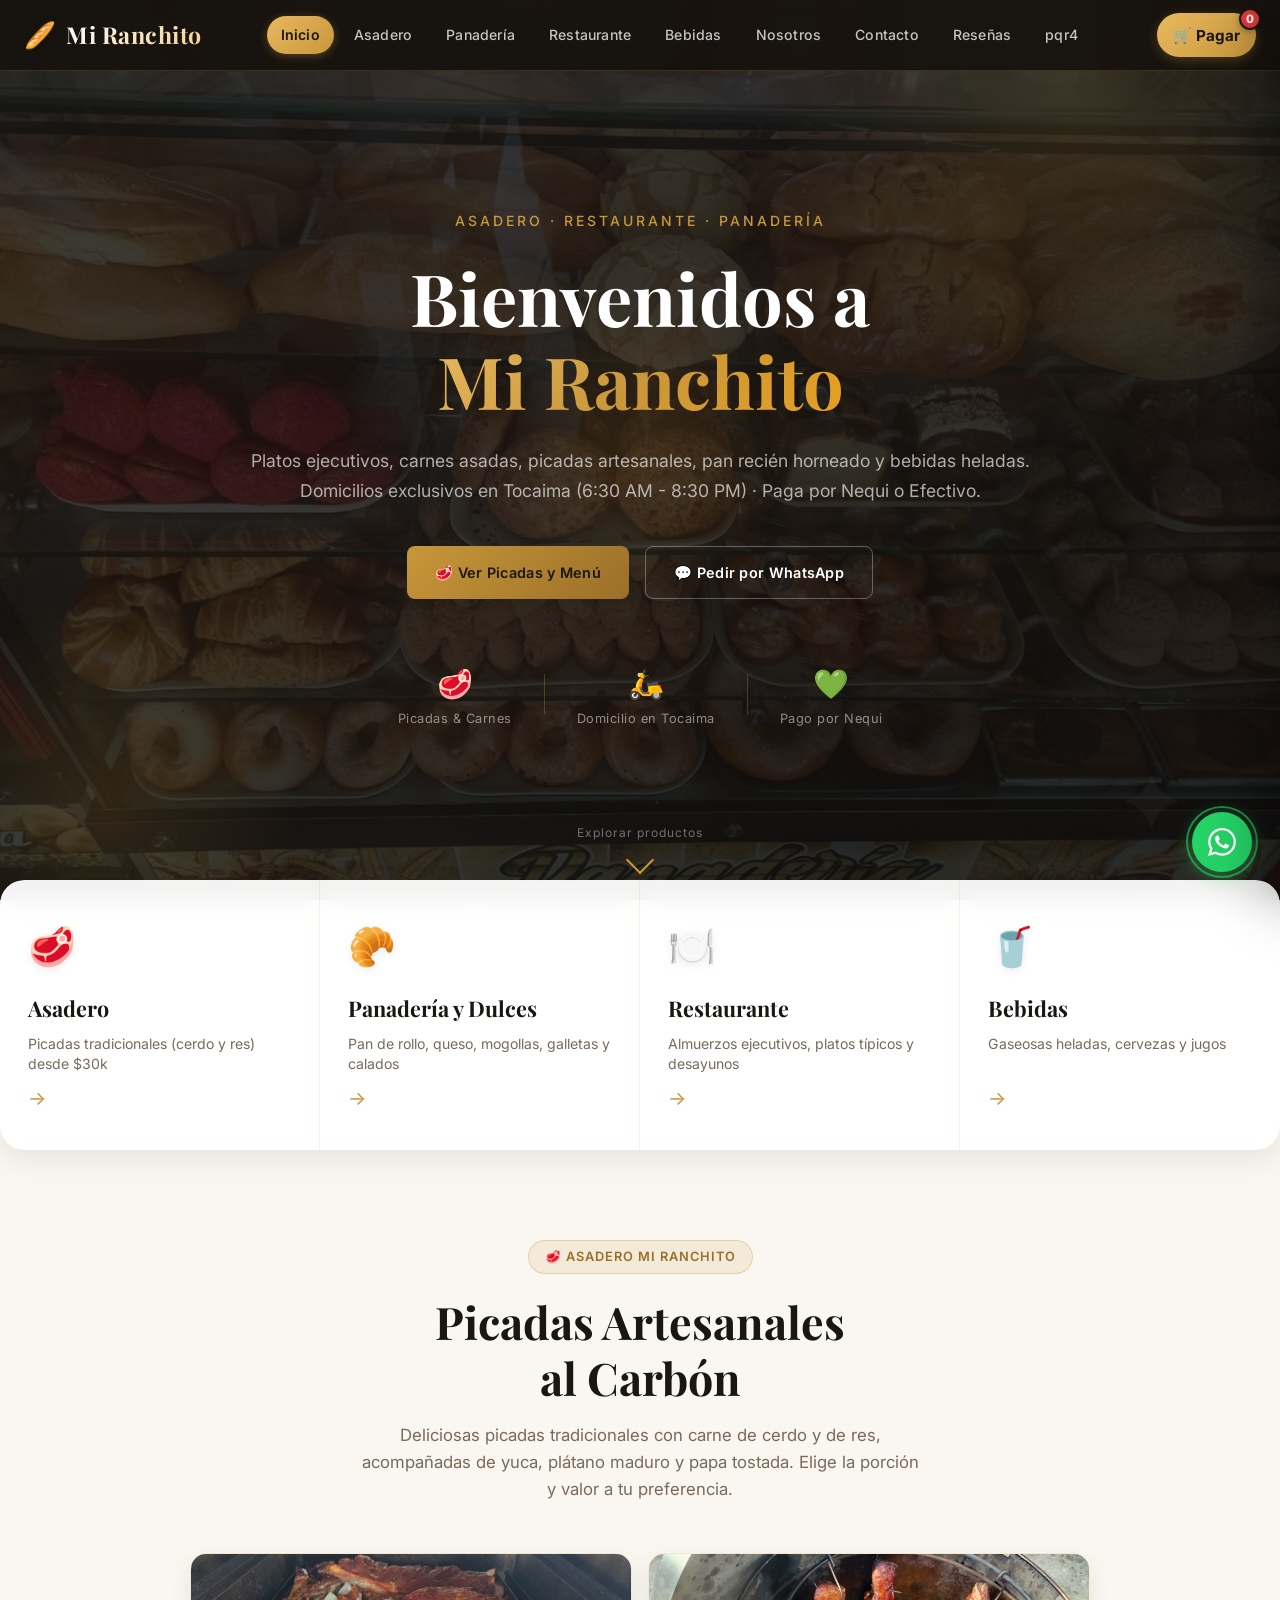
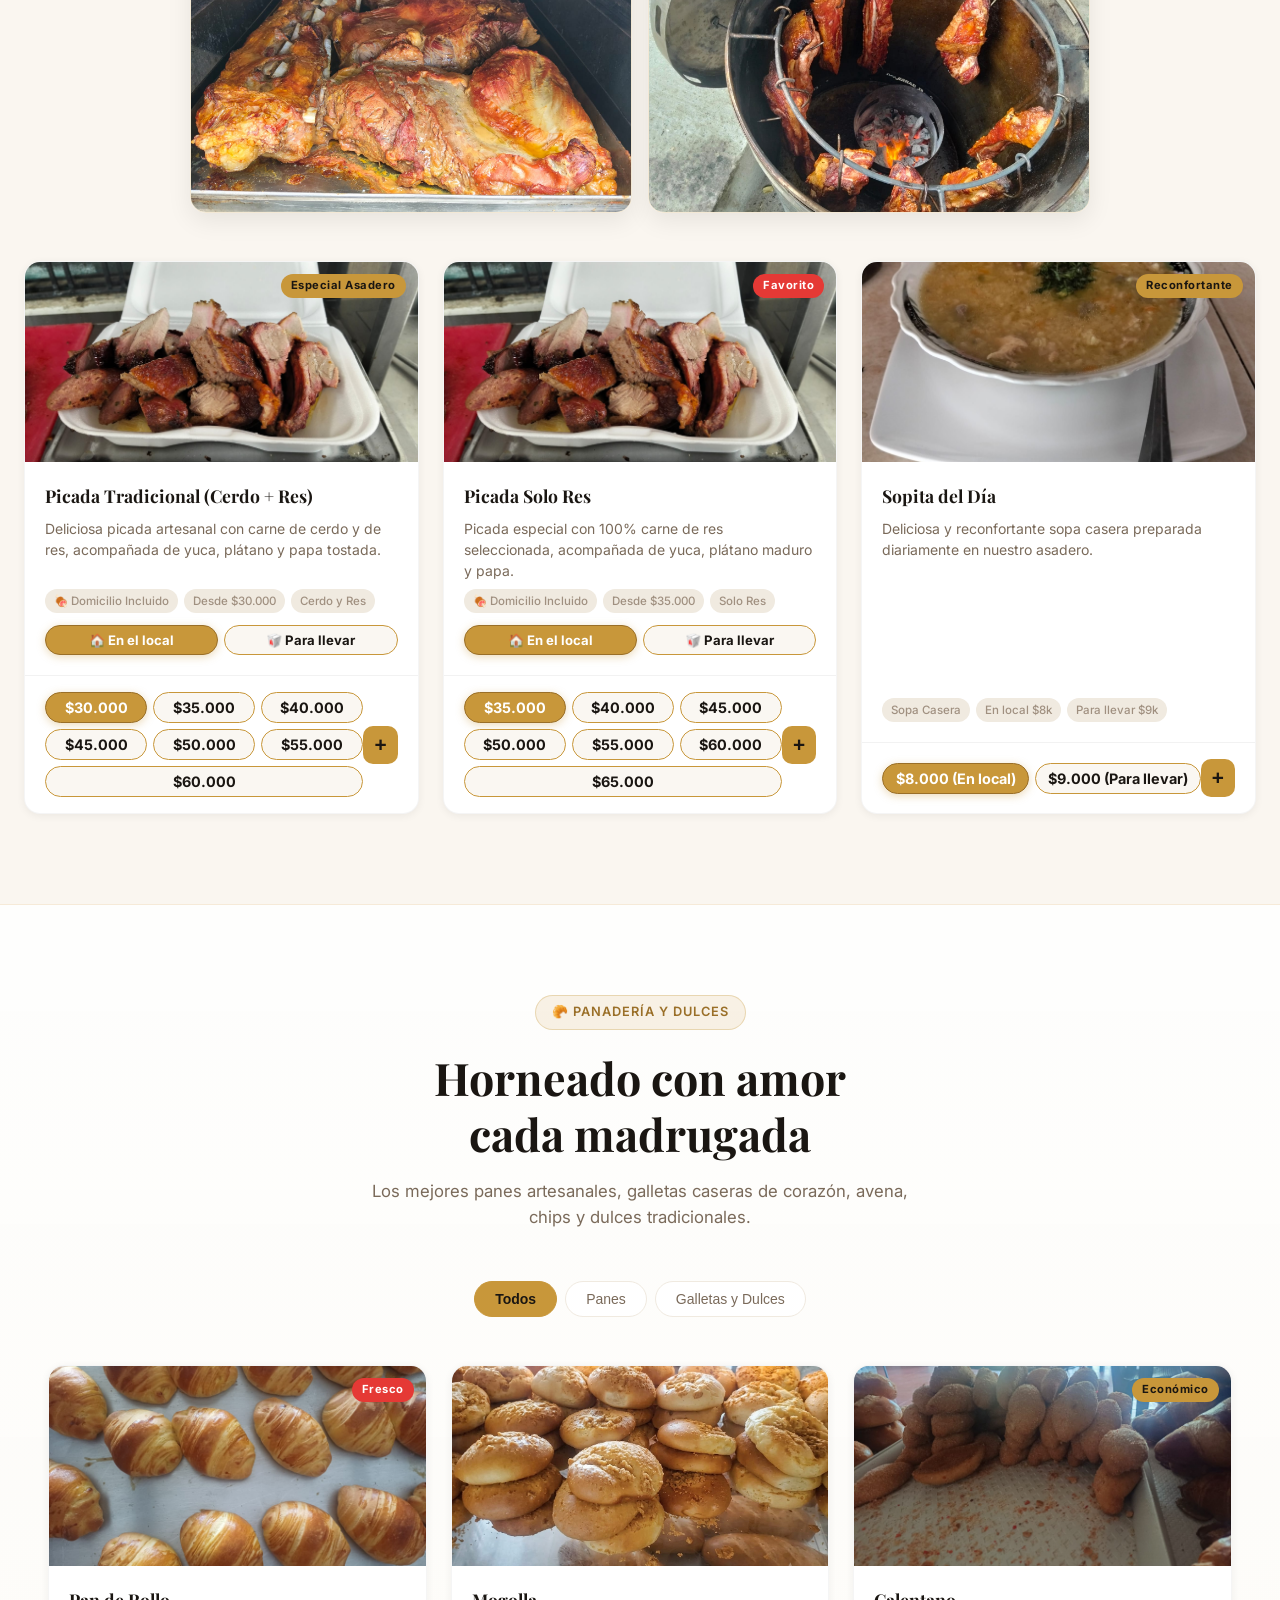
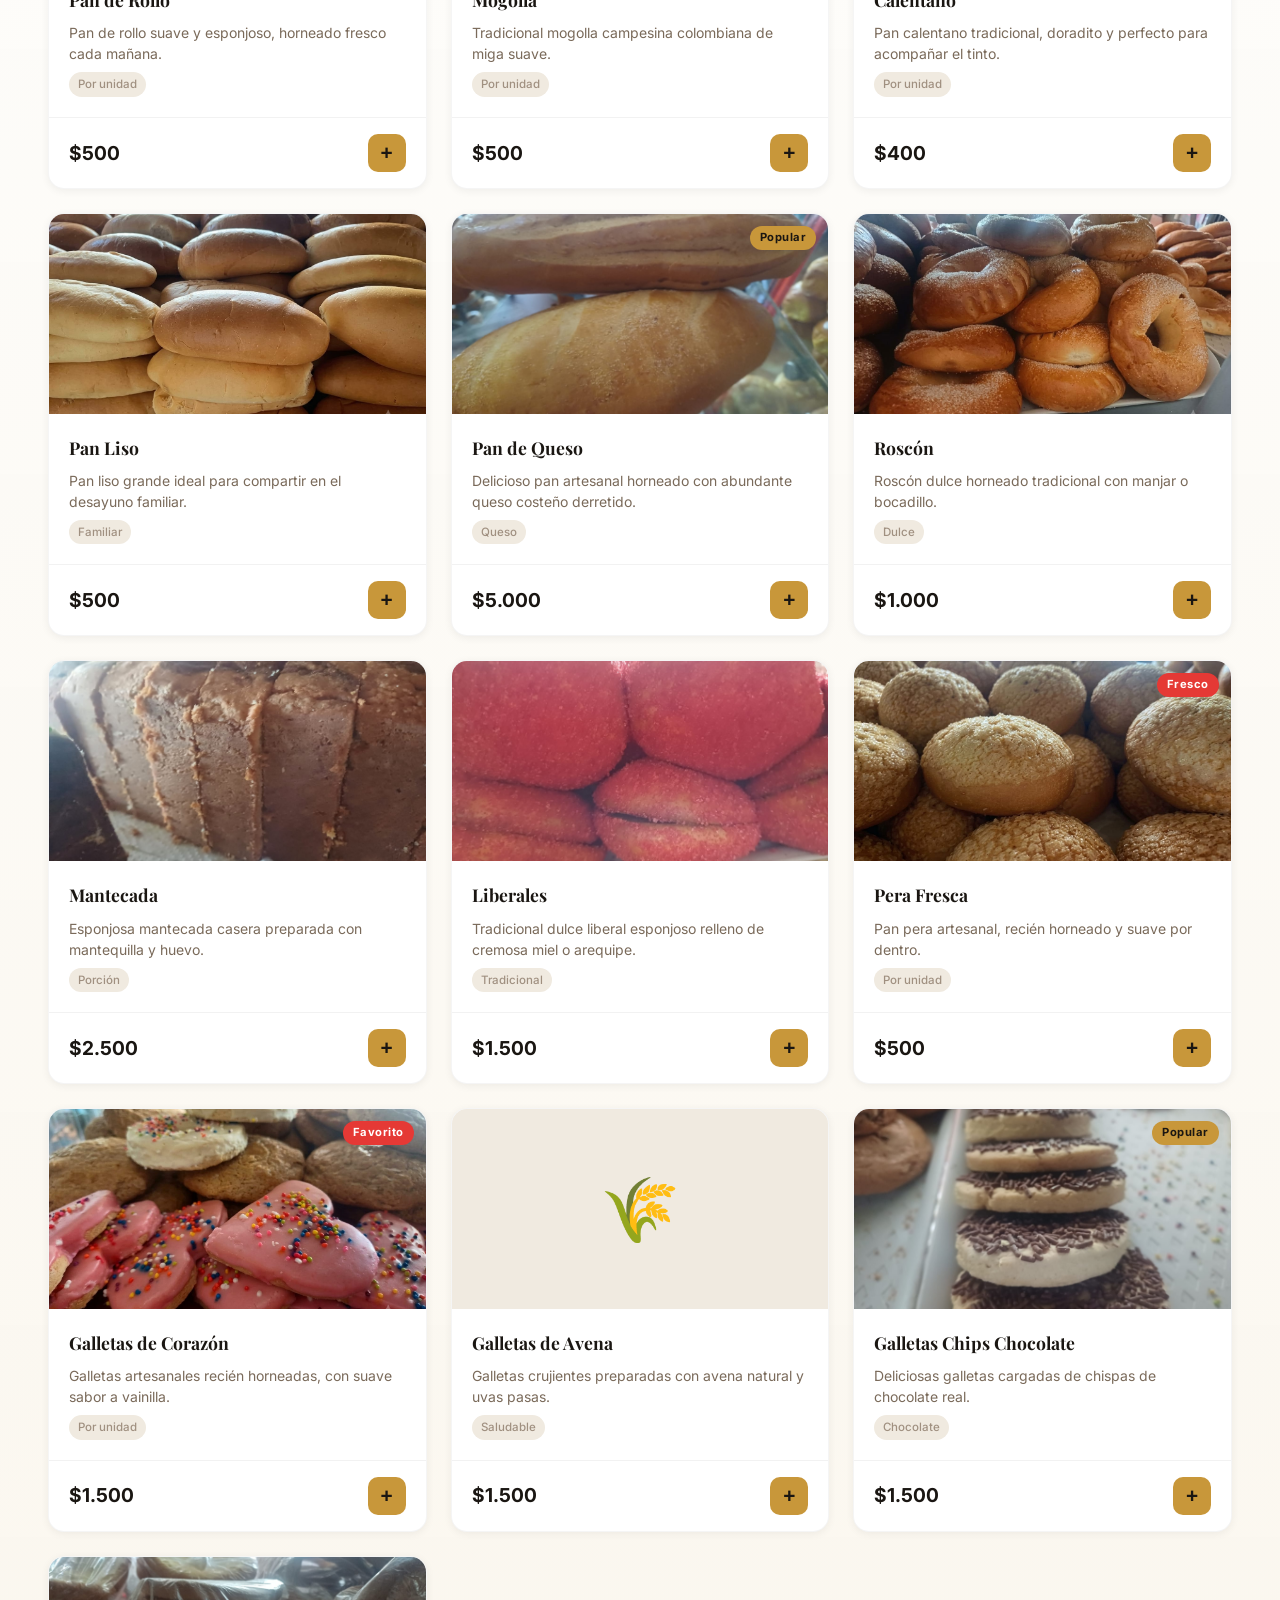
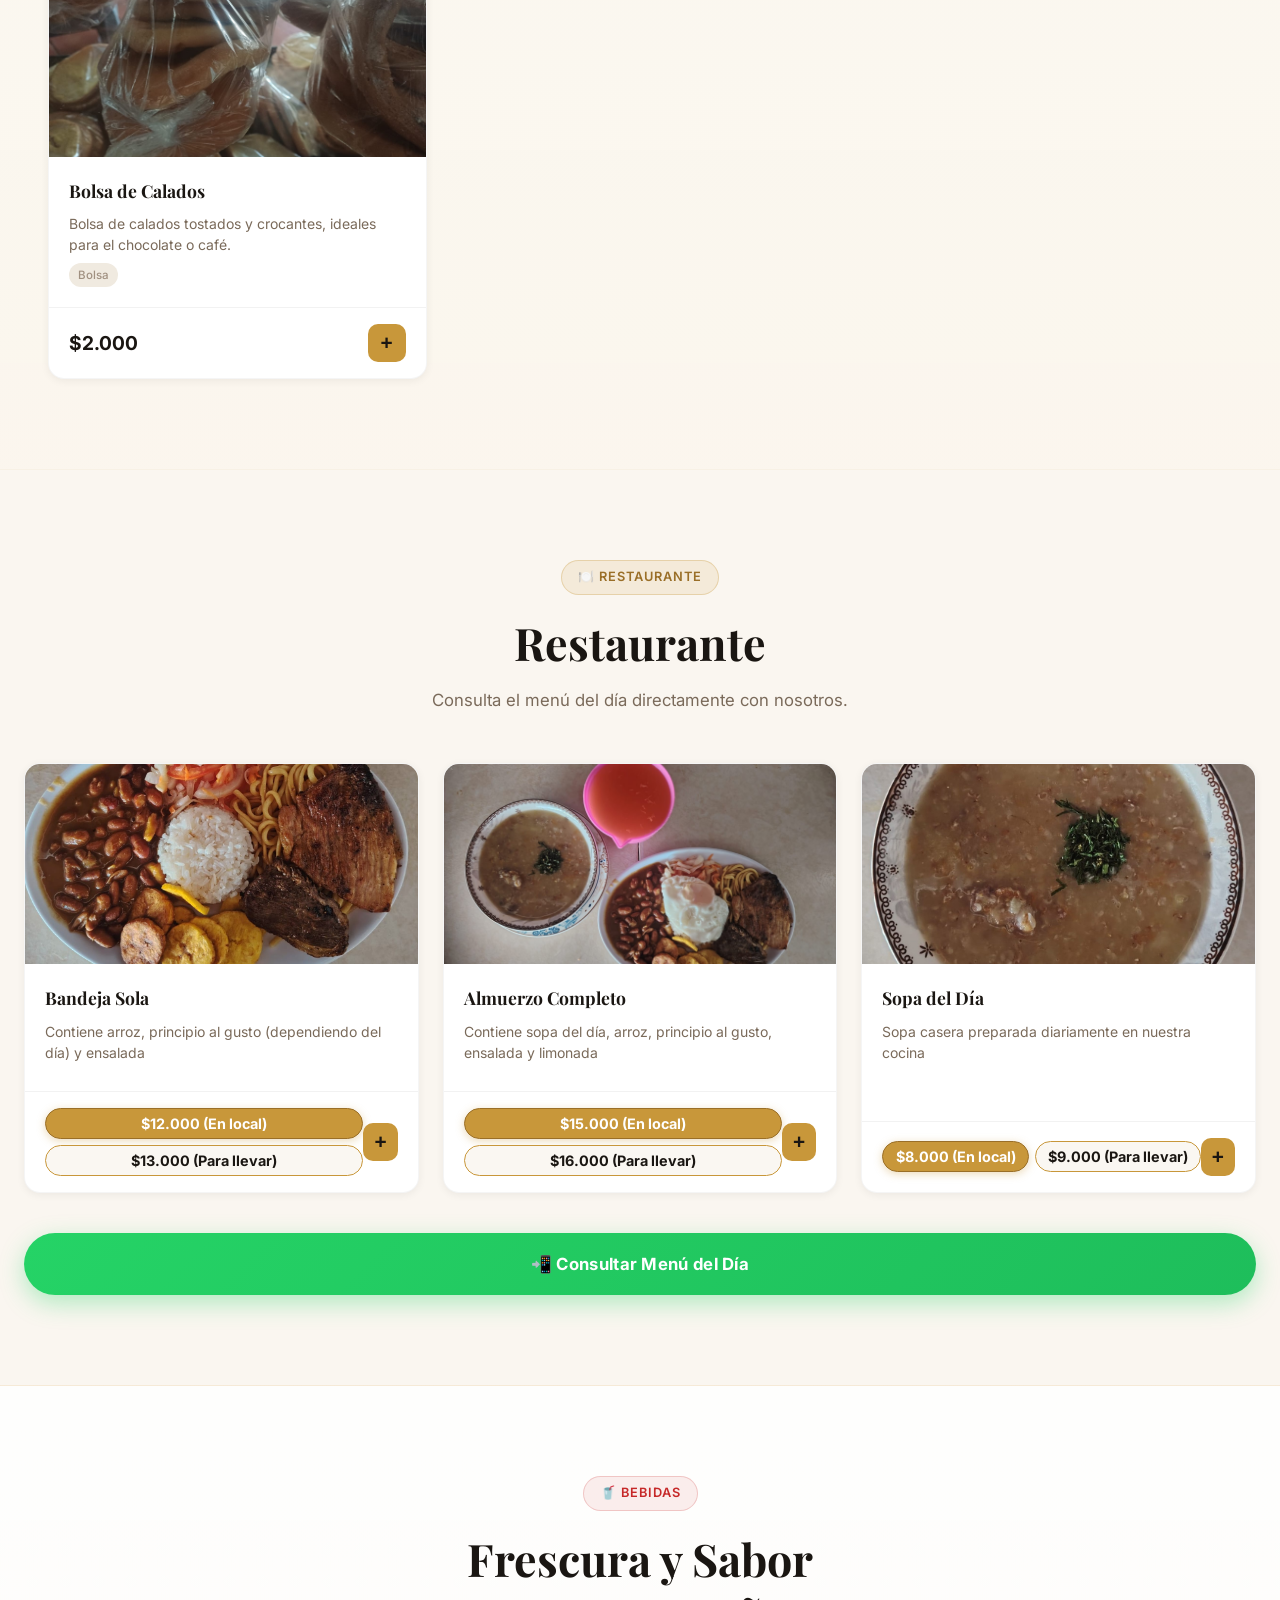
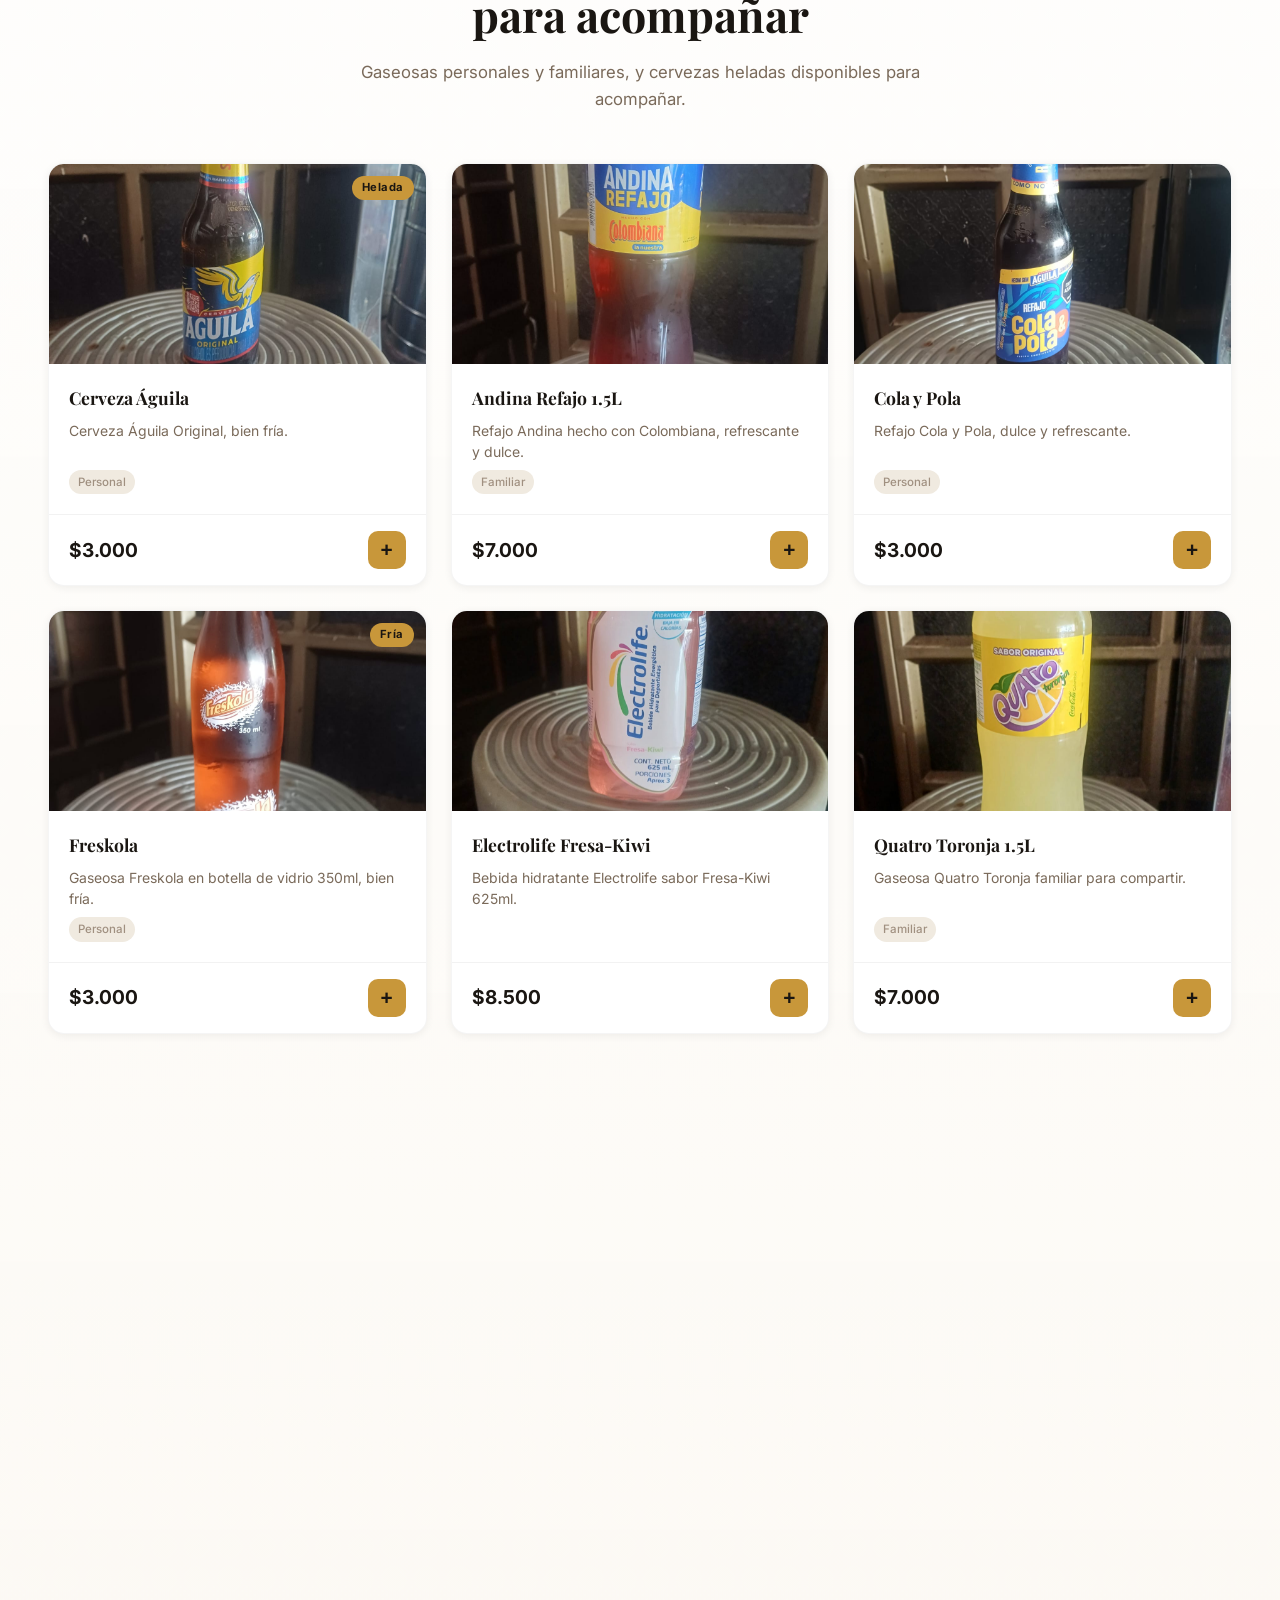
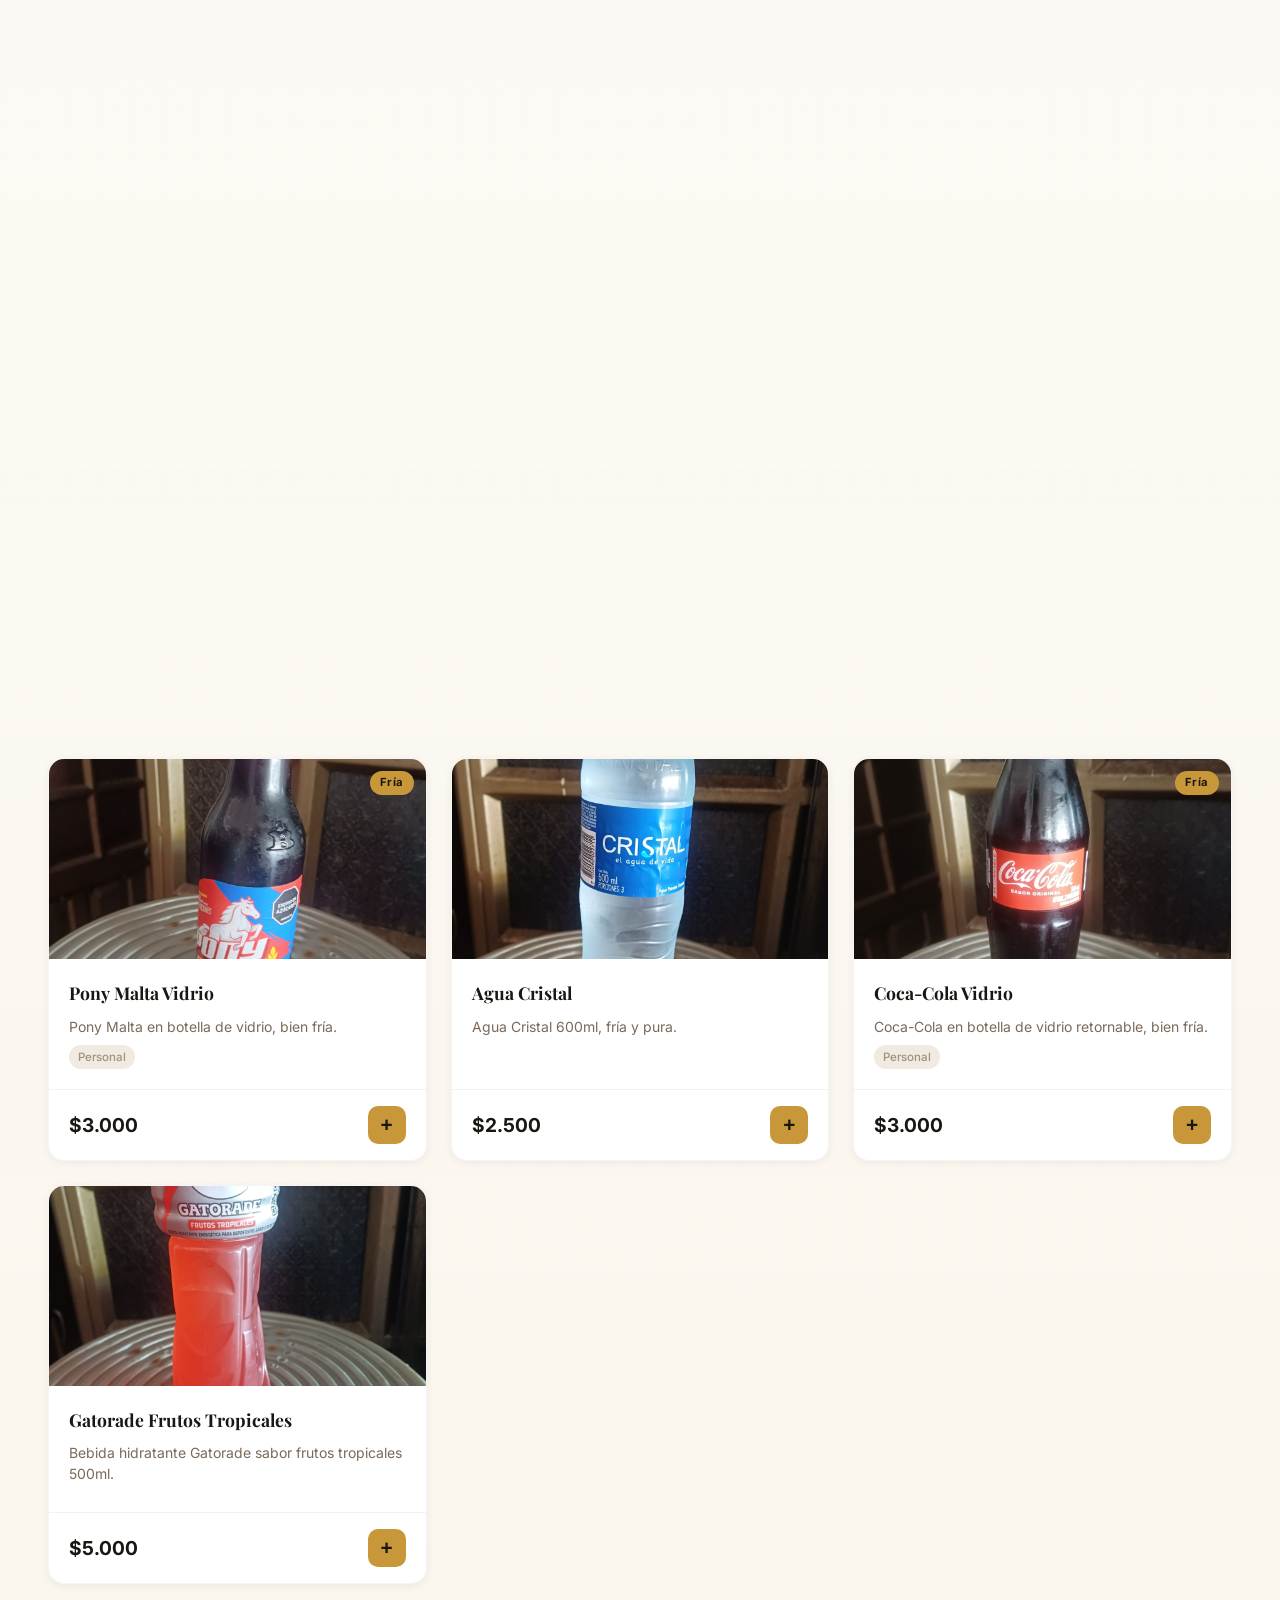
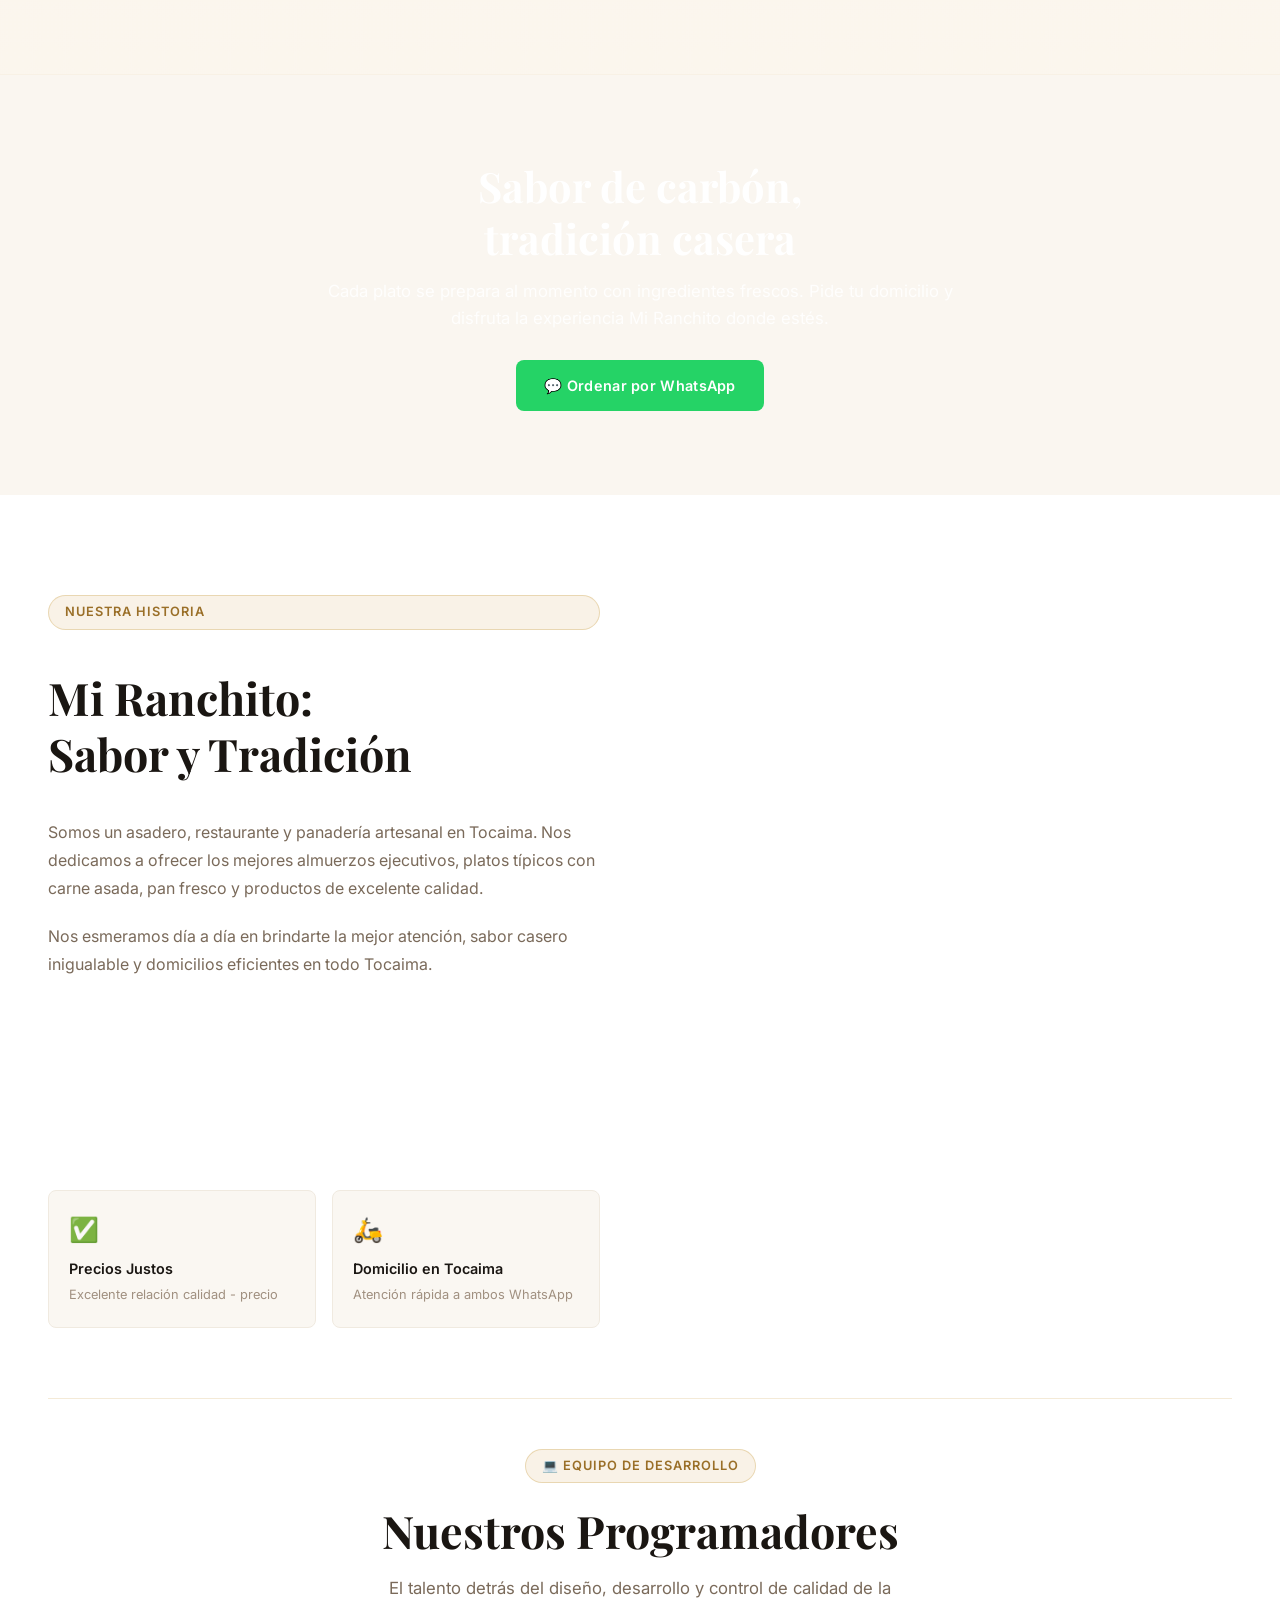
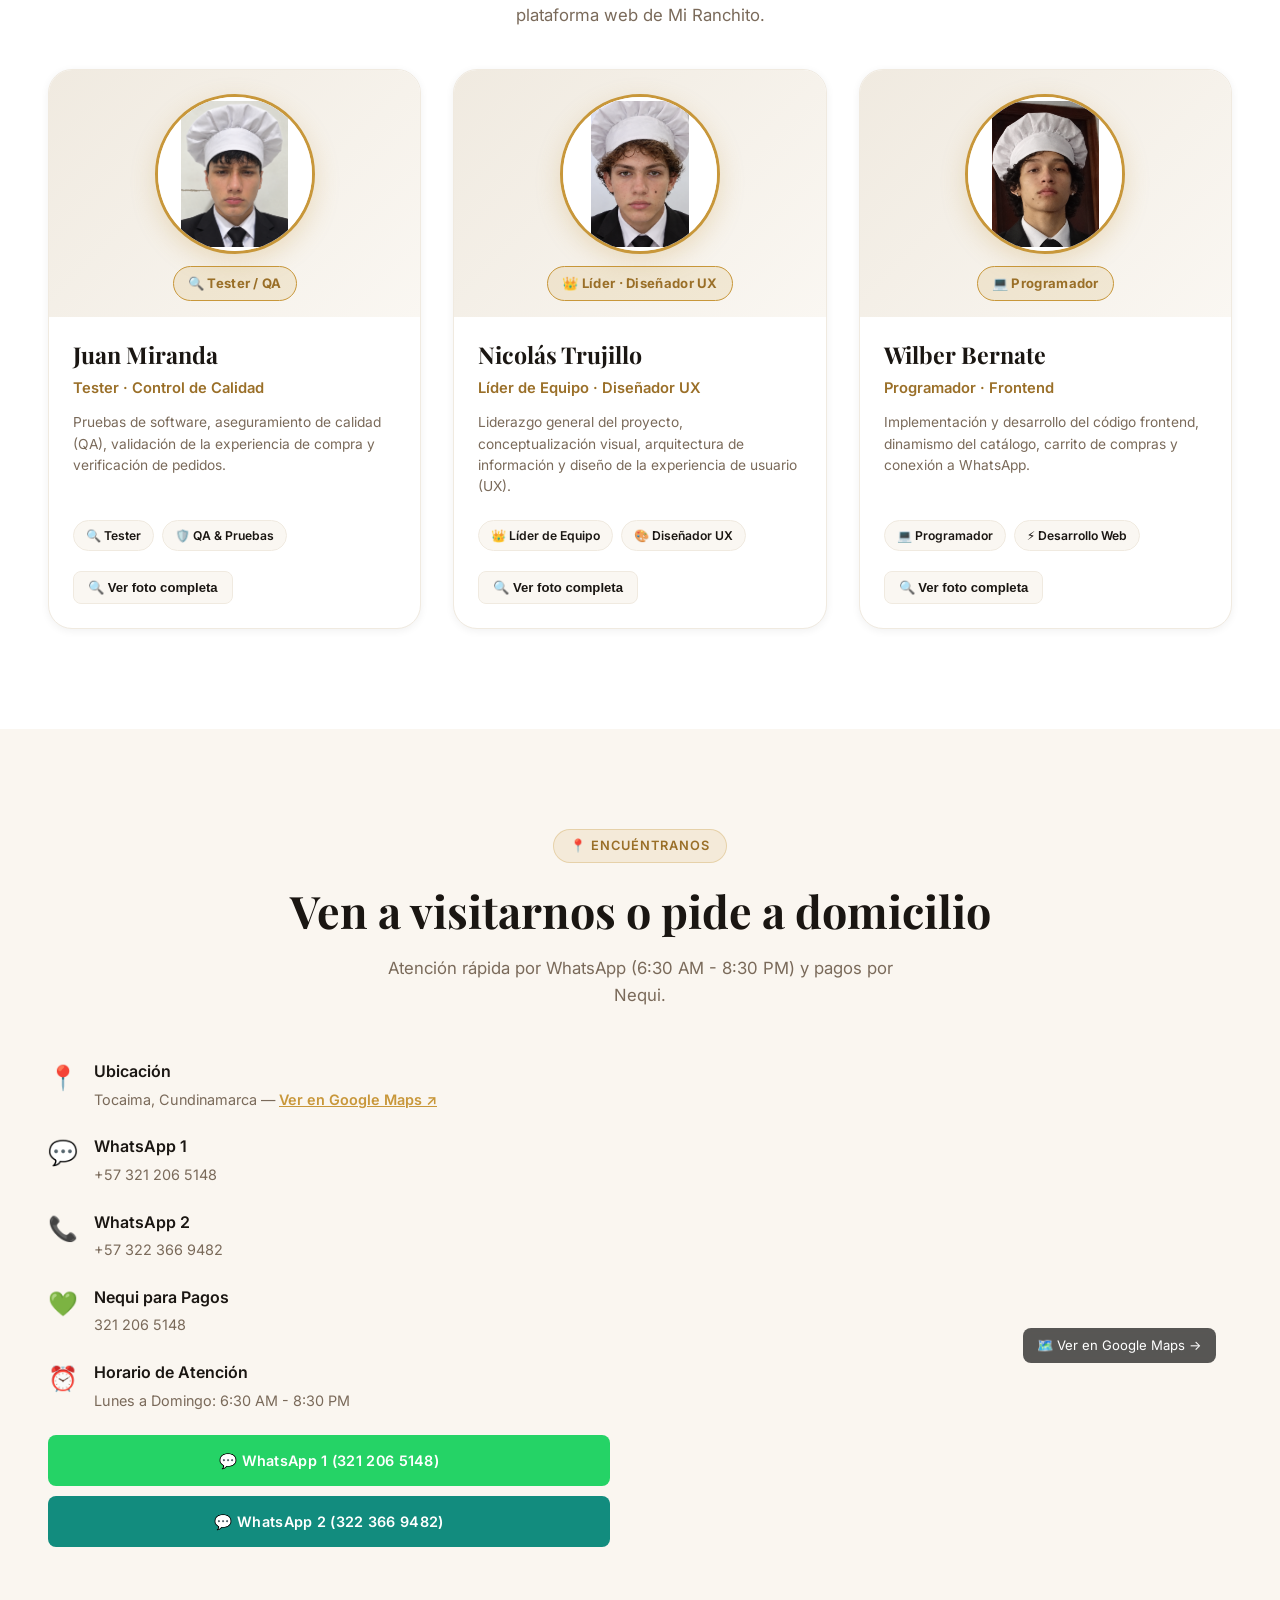
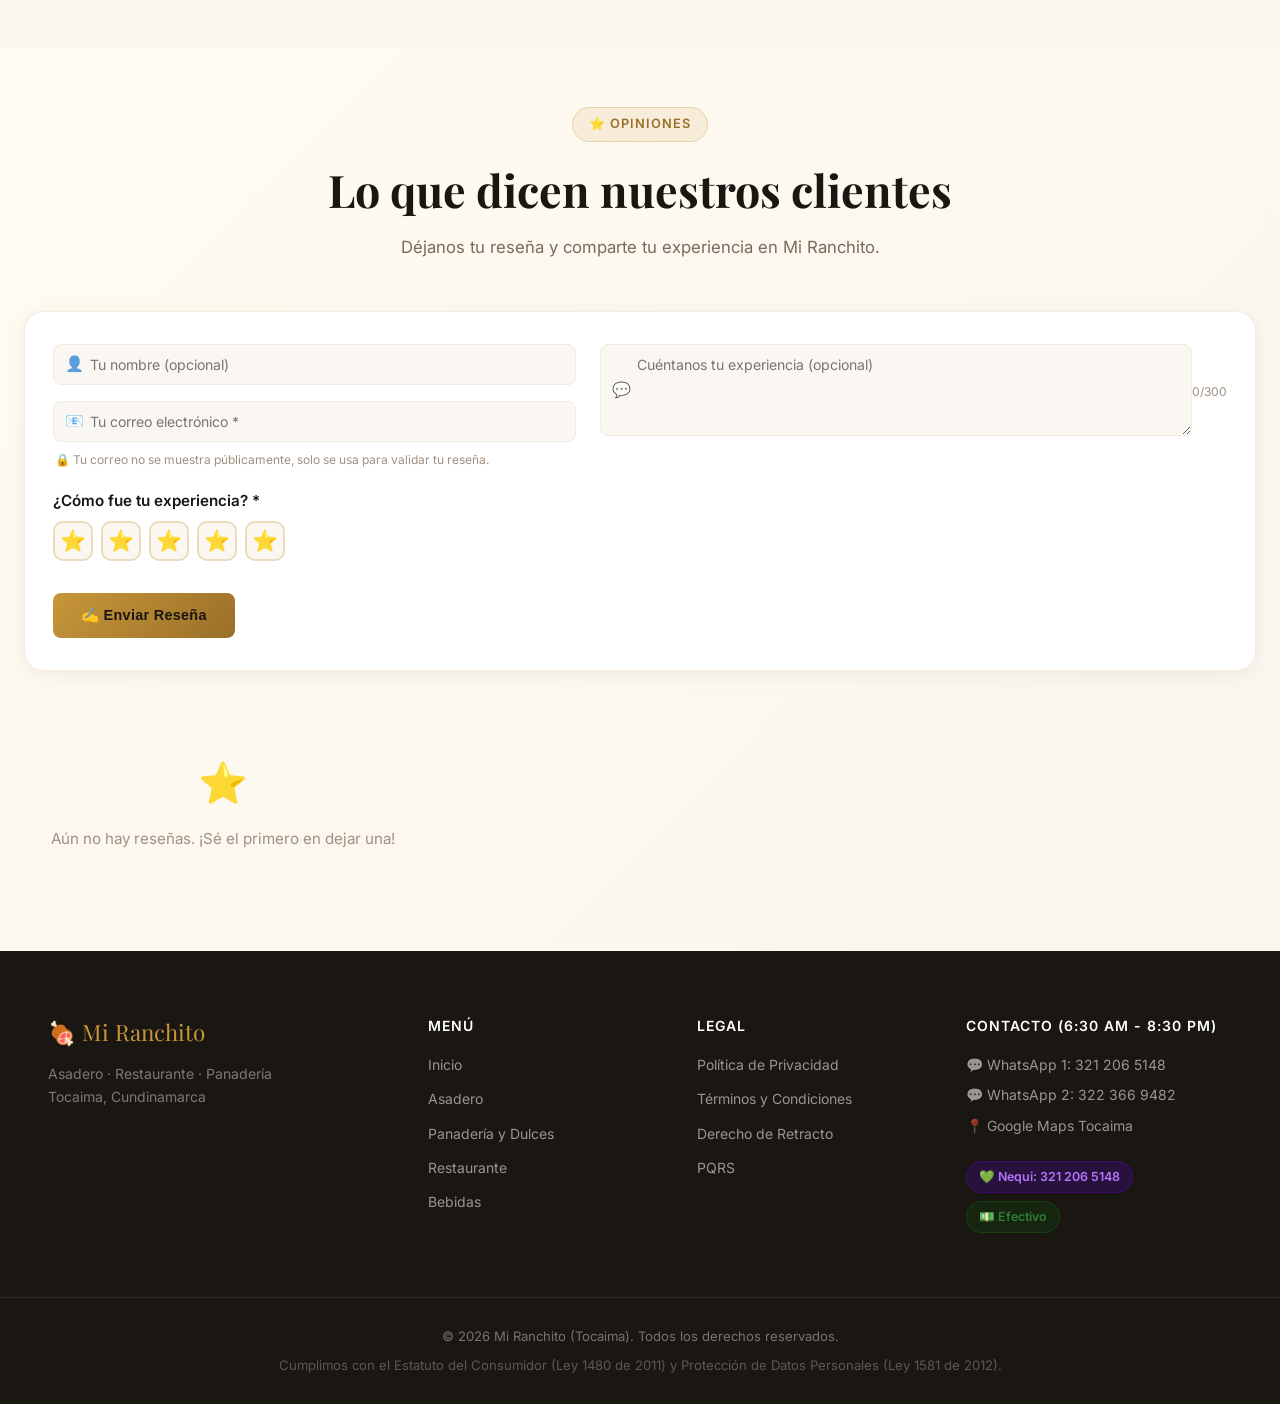
==== commit 706a6213: "Add files via upload" ====
--- a/index.html
+++ b/index.html
@@ -28,7 +28,7 @@
       <a href="#nosotros" class="nav-link">Nosotros</a>
       <a href="#contacto" class="nav-link">Contacto</a>
       <a href="#resenas" class="nav-link">Reseñas</a>
-      <a href="#resenas" class="nav-link">pqr</a>
+      <a href="#resenas" class="nav-link">pqr4</a>
     </nav>
     <div class="nav-actions">
       <button class="cart-btn" id="cartBtn" aria-label="Ver pedido y pagar">
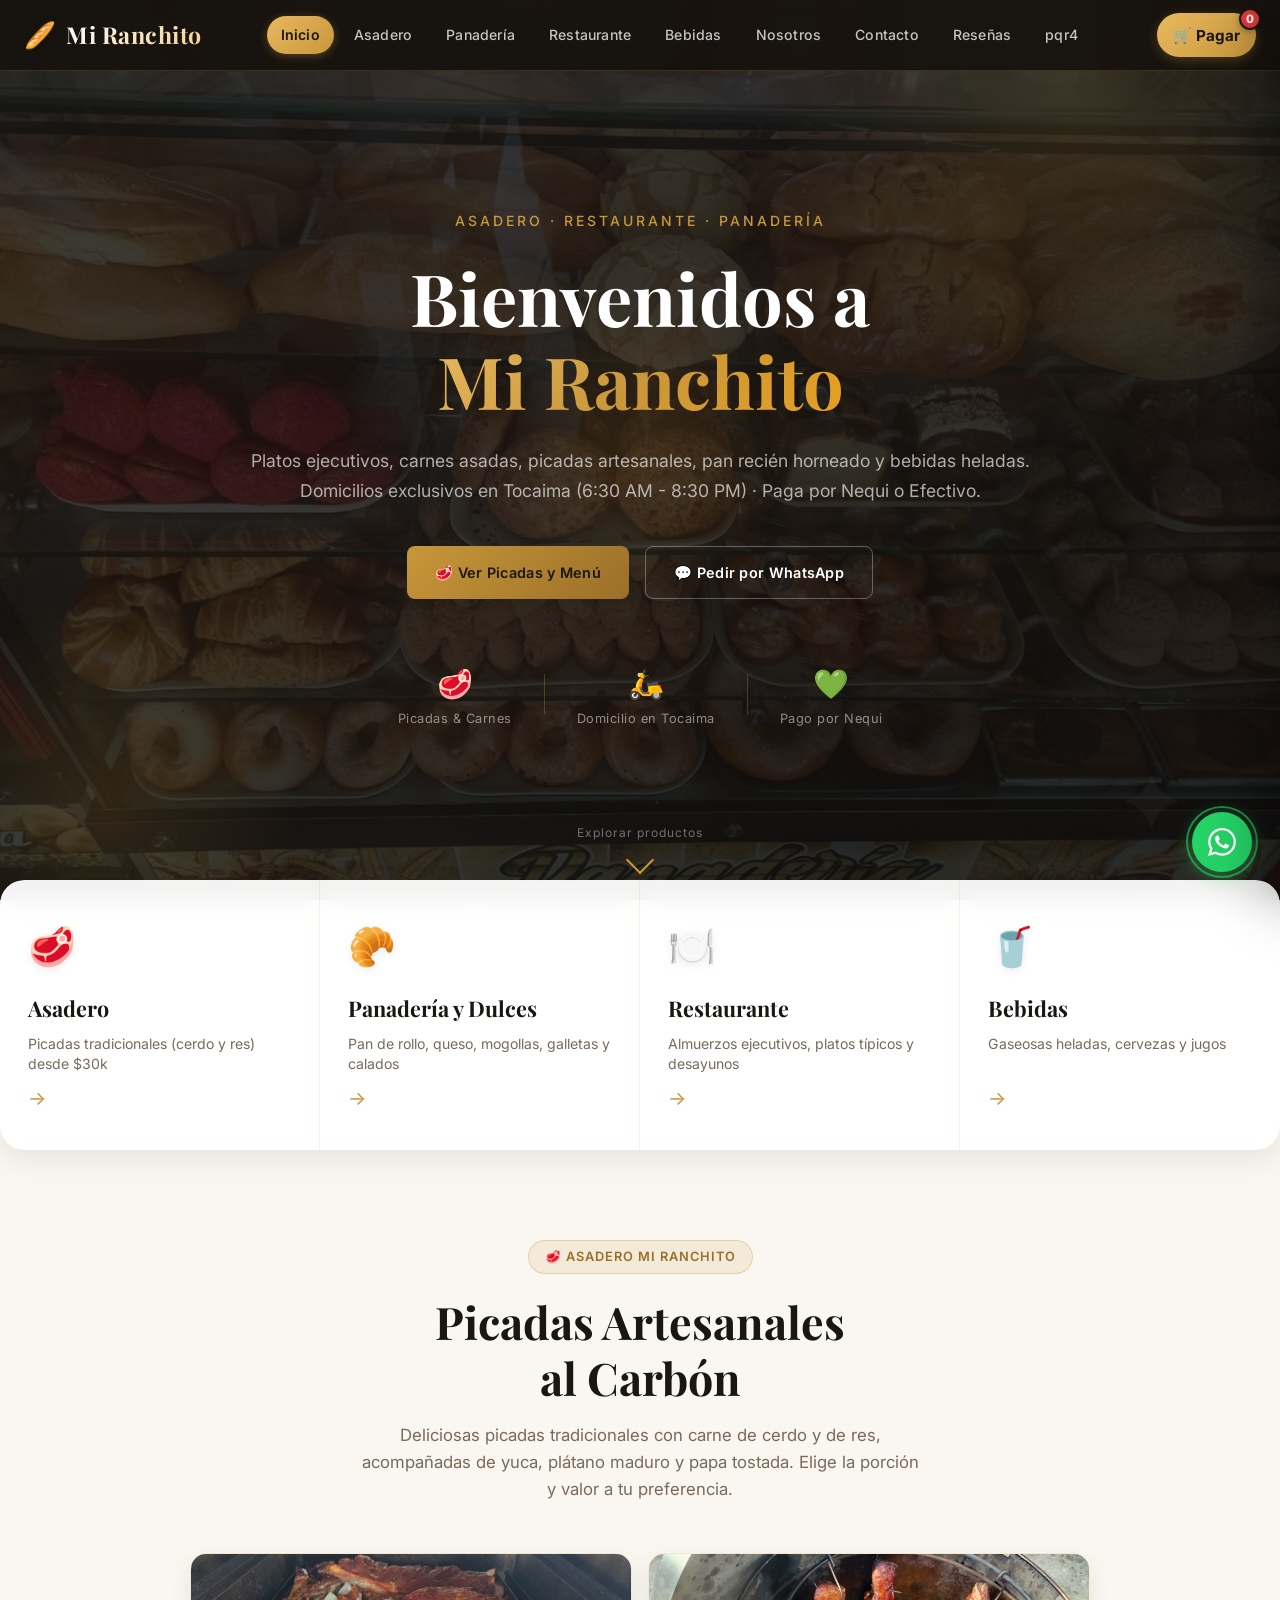
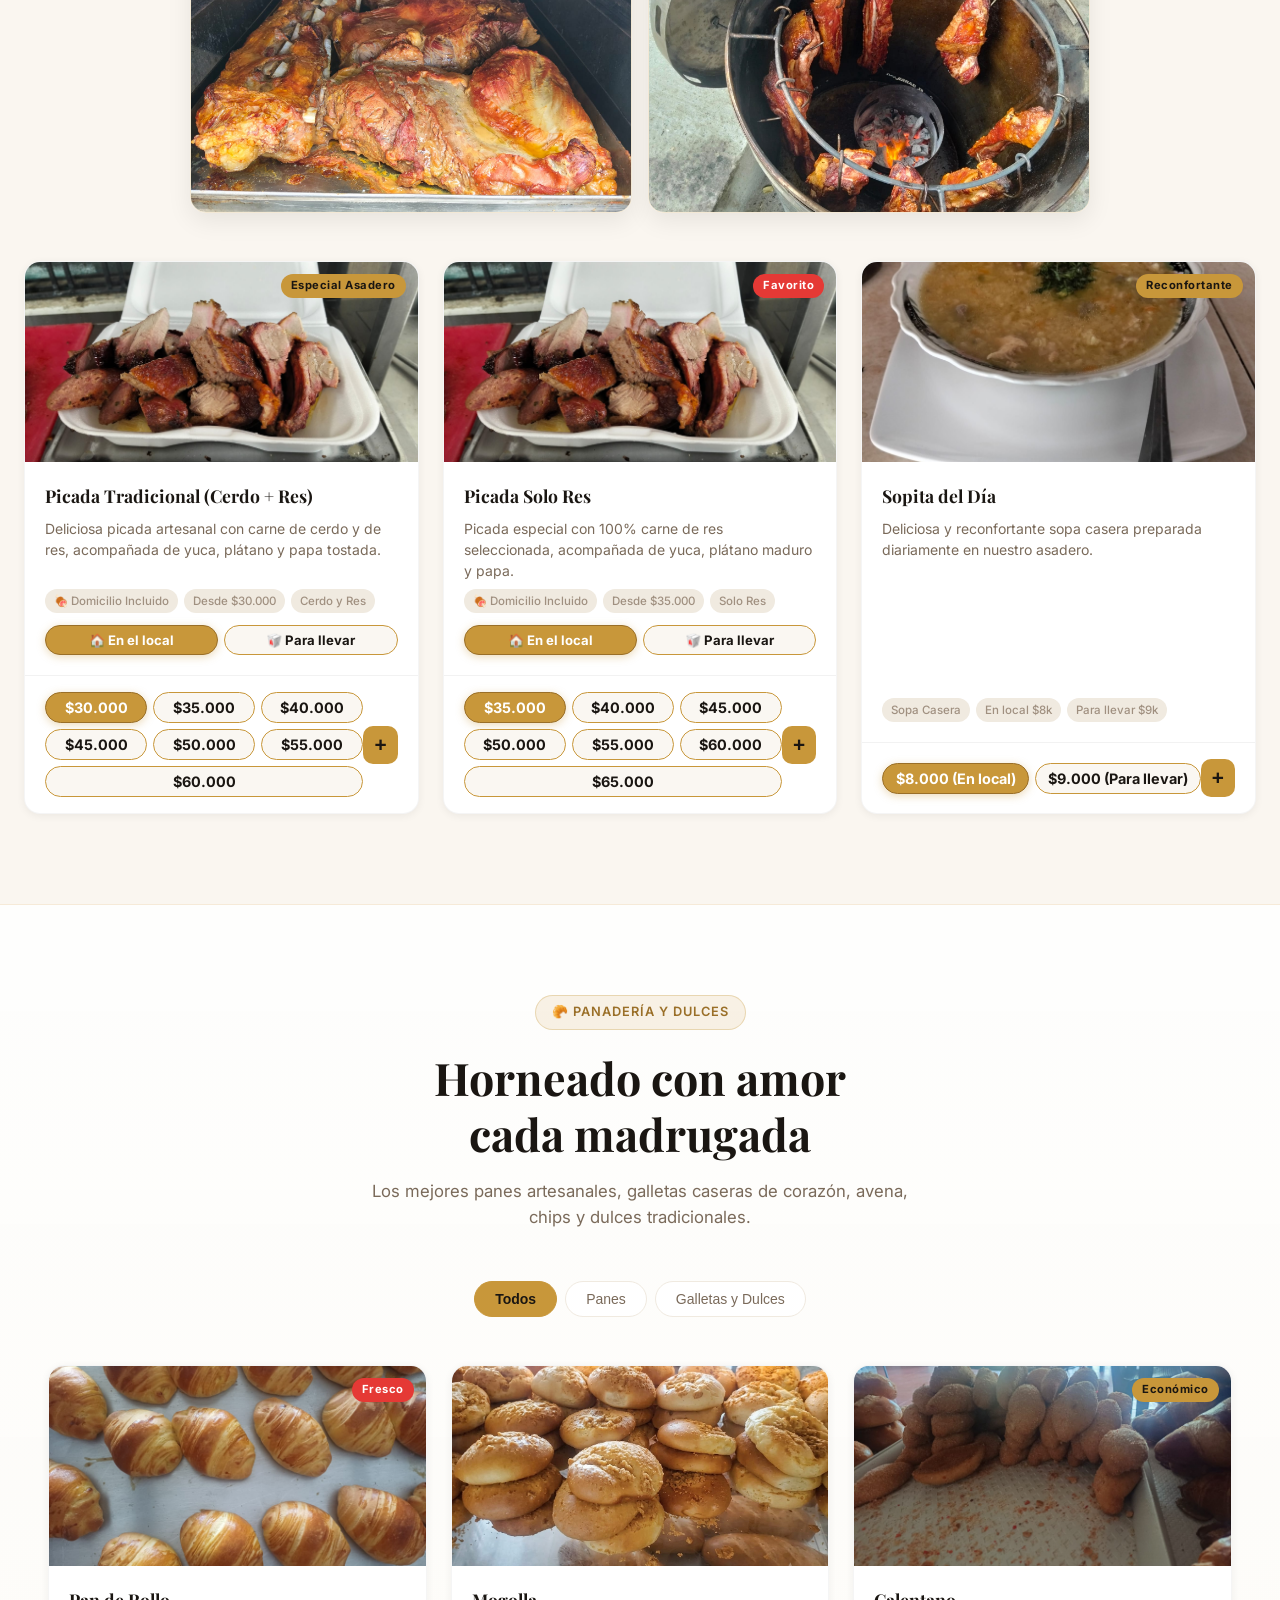
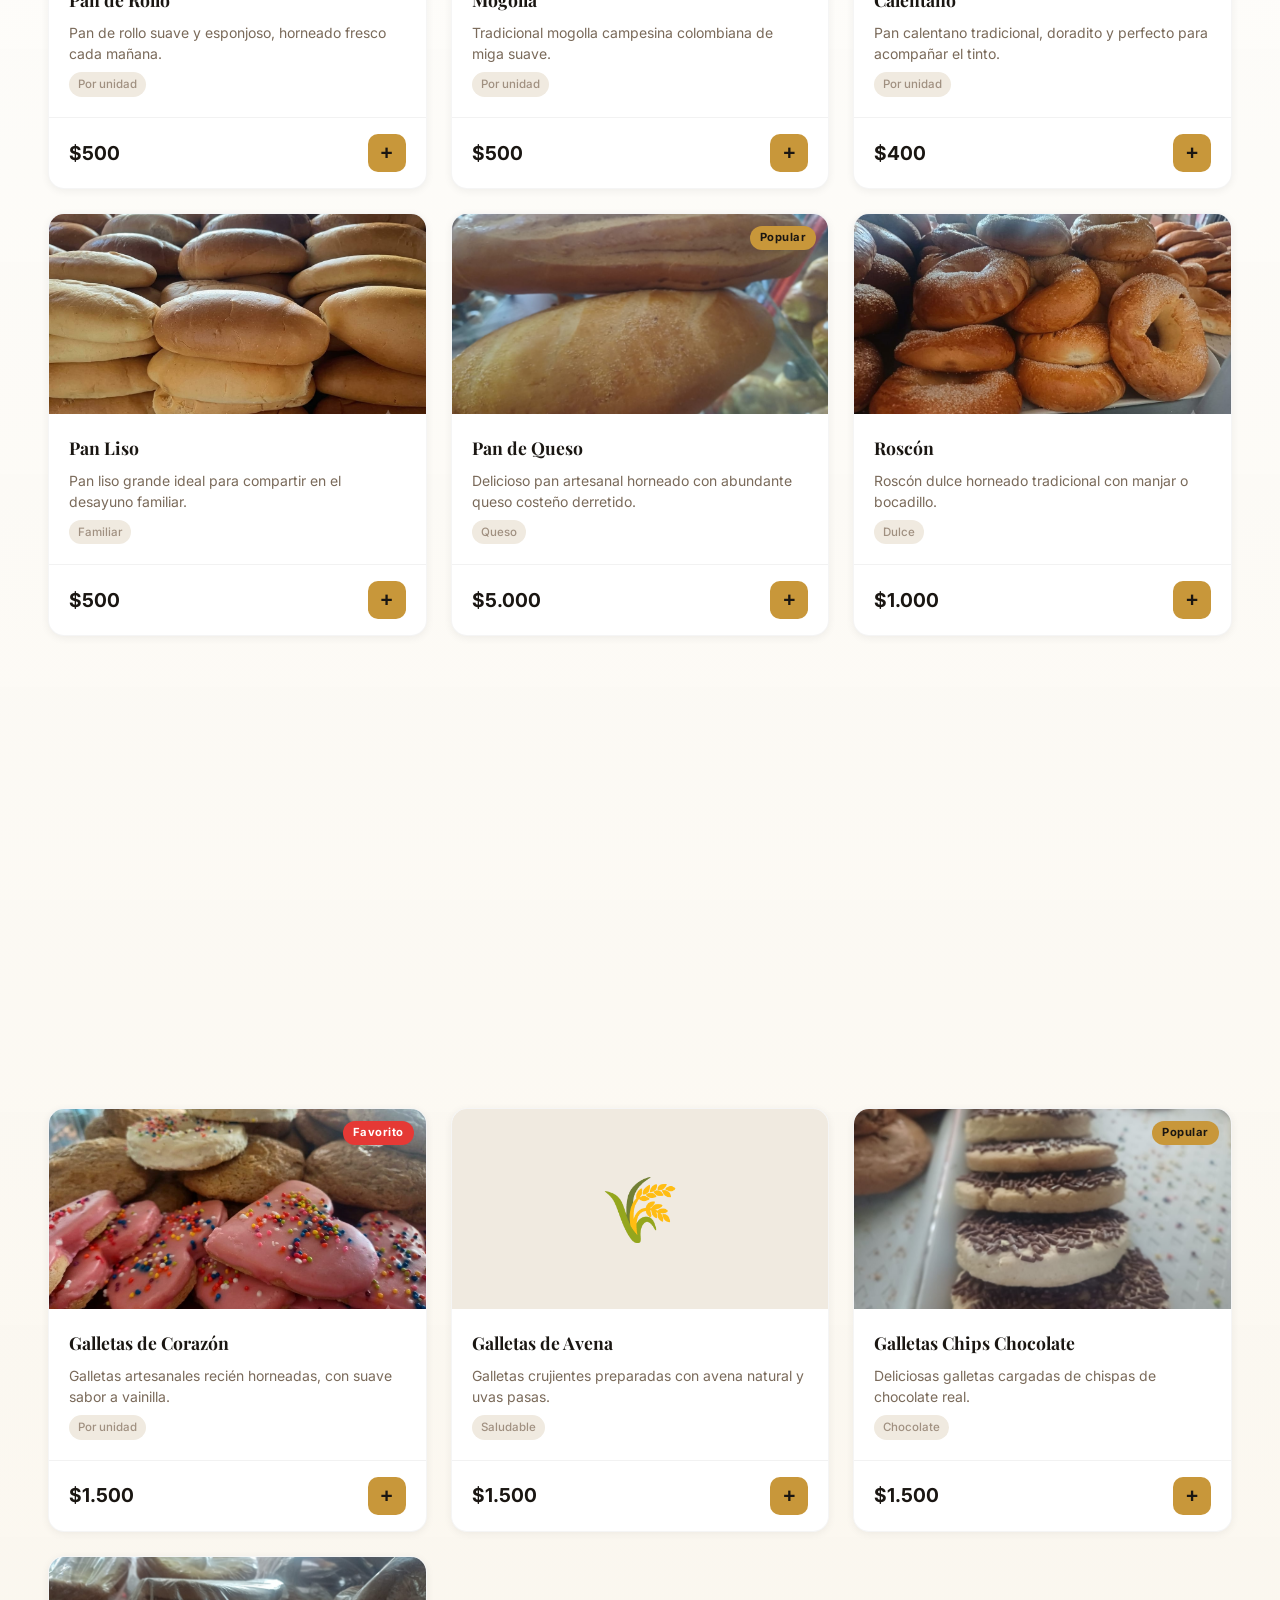
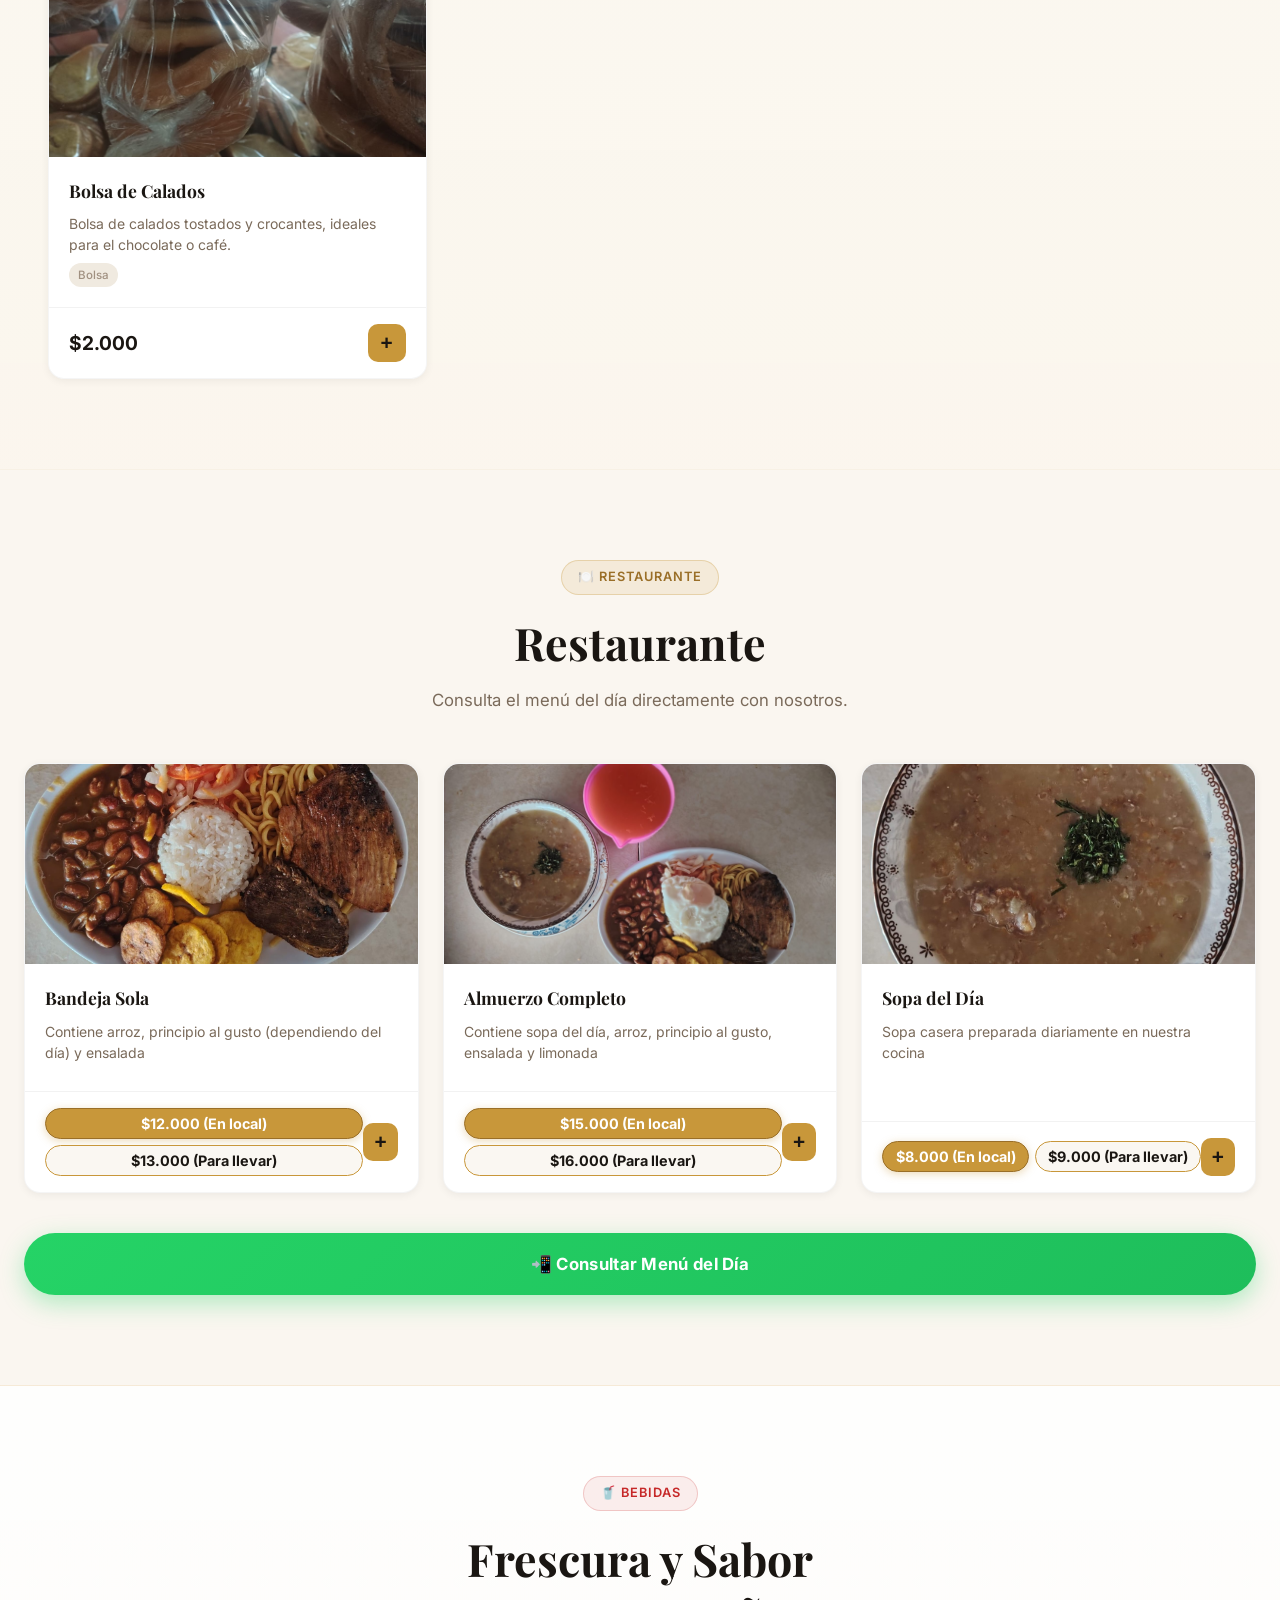
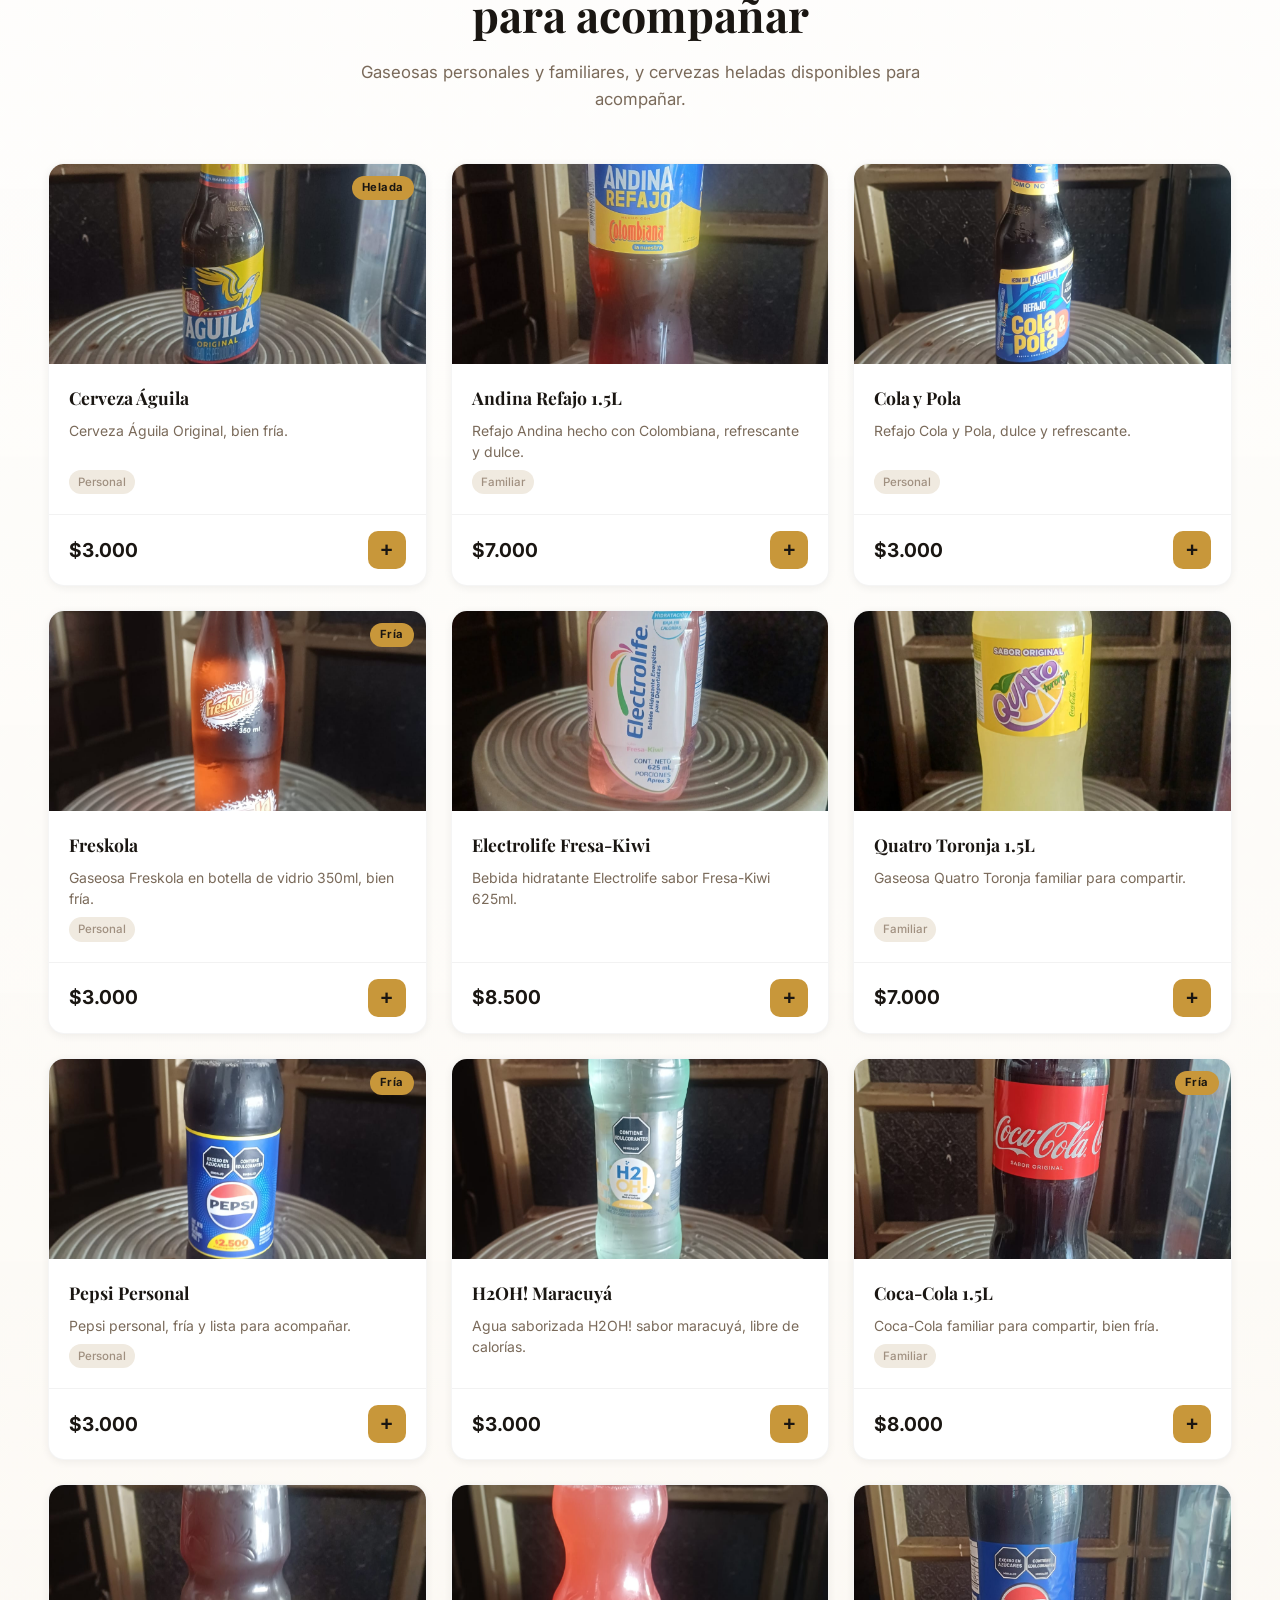
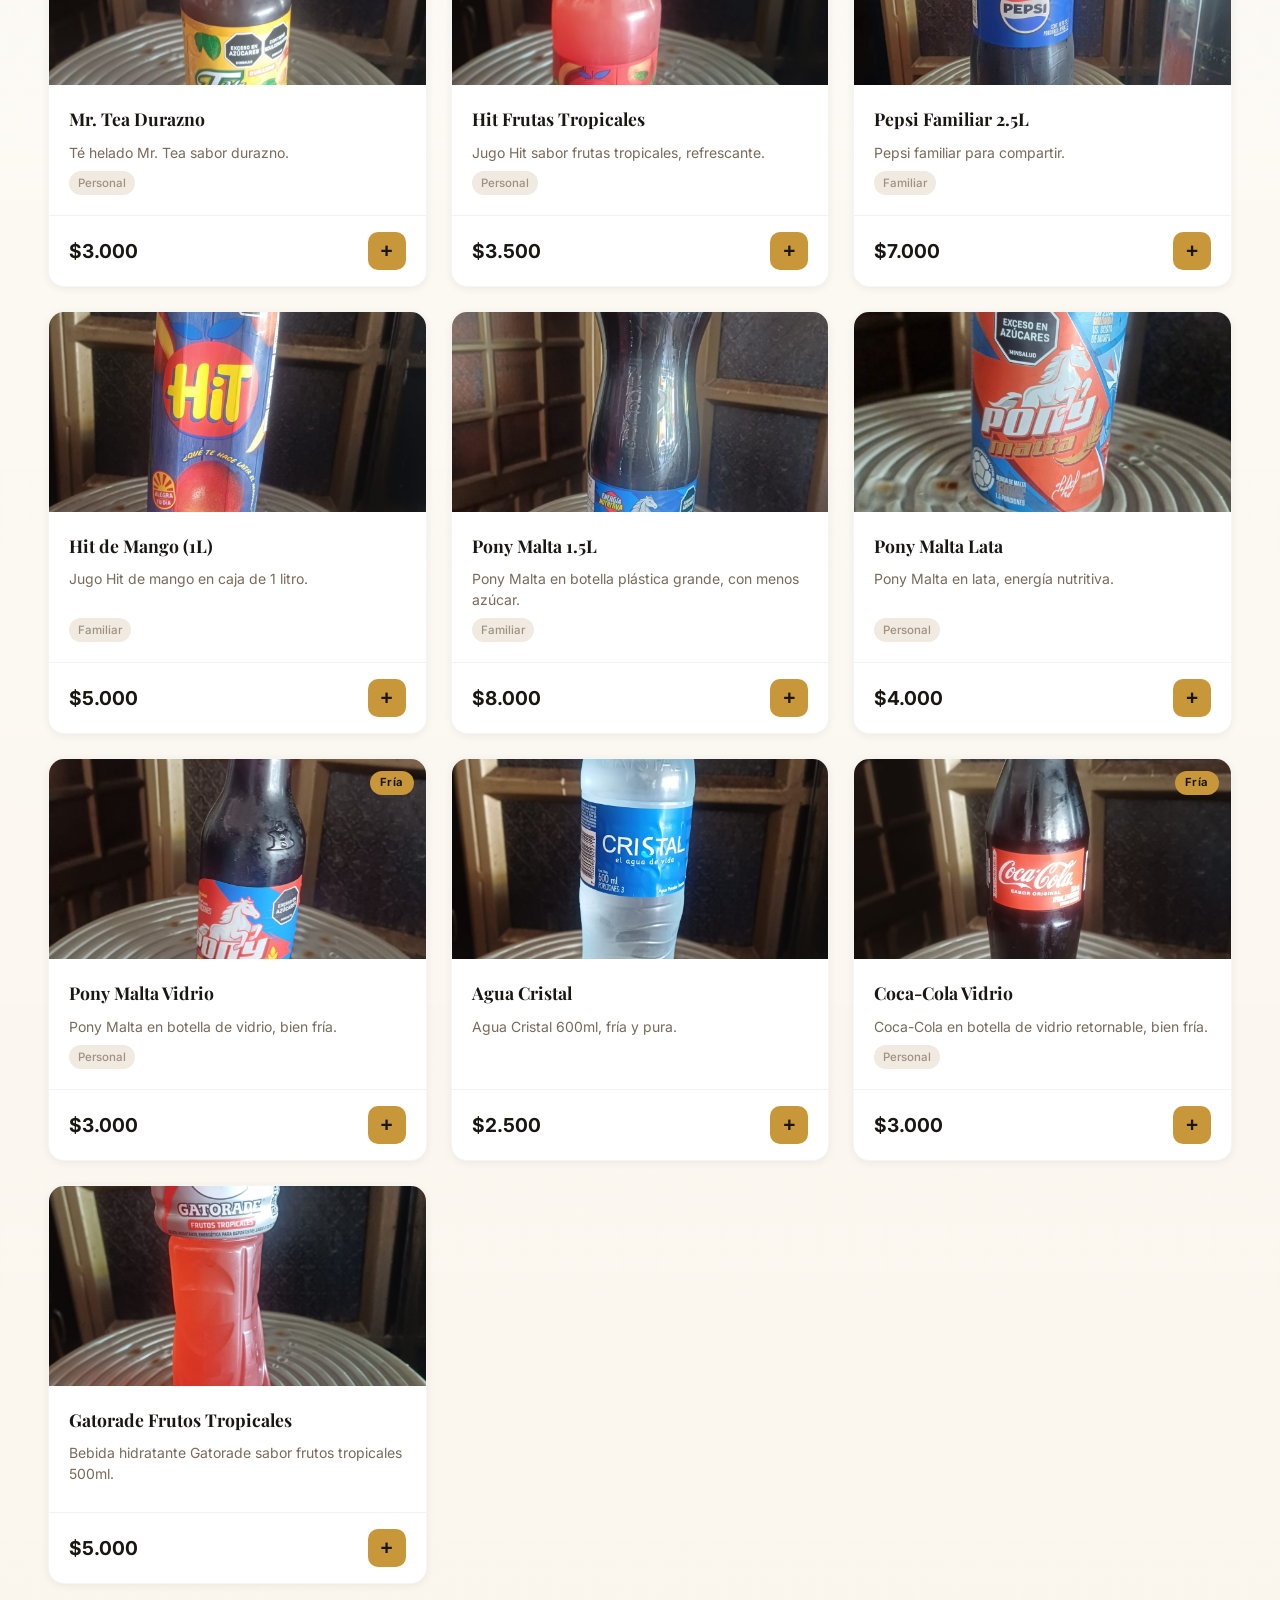
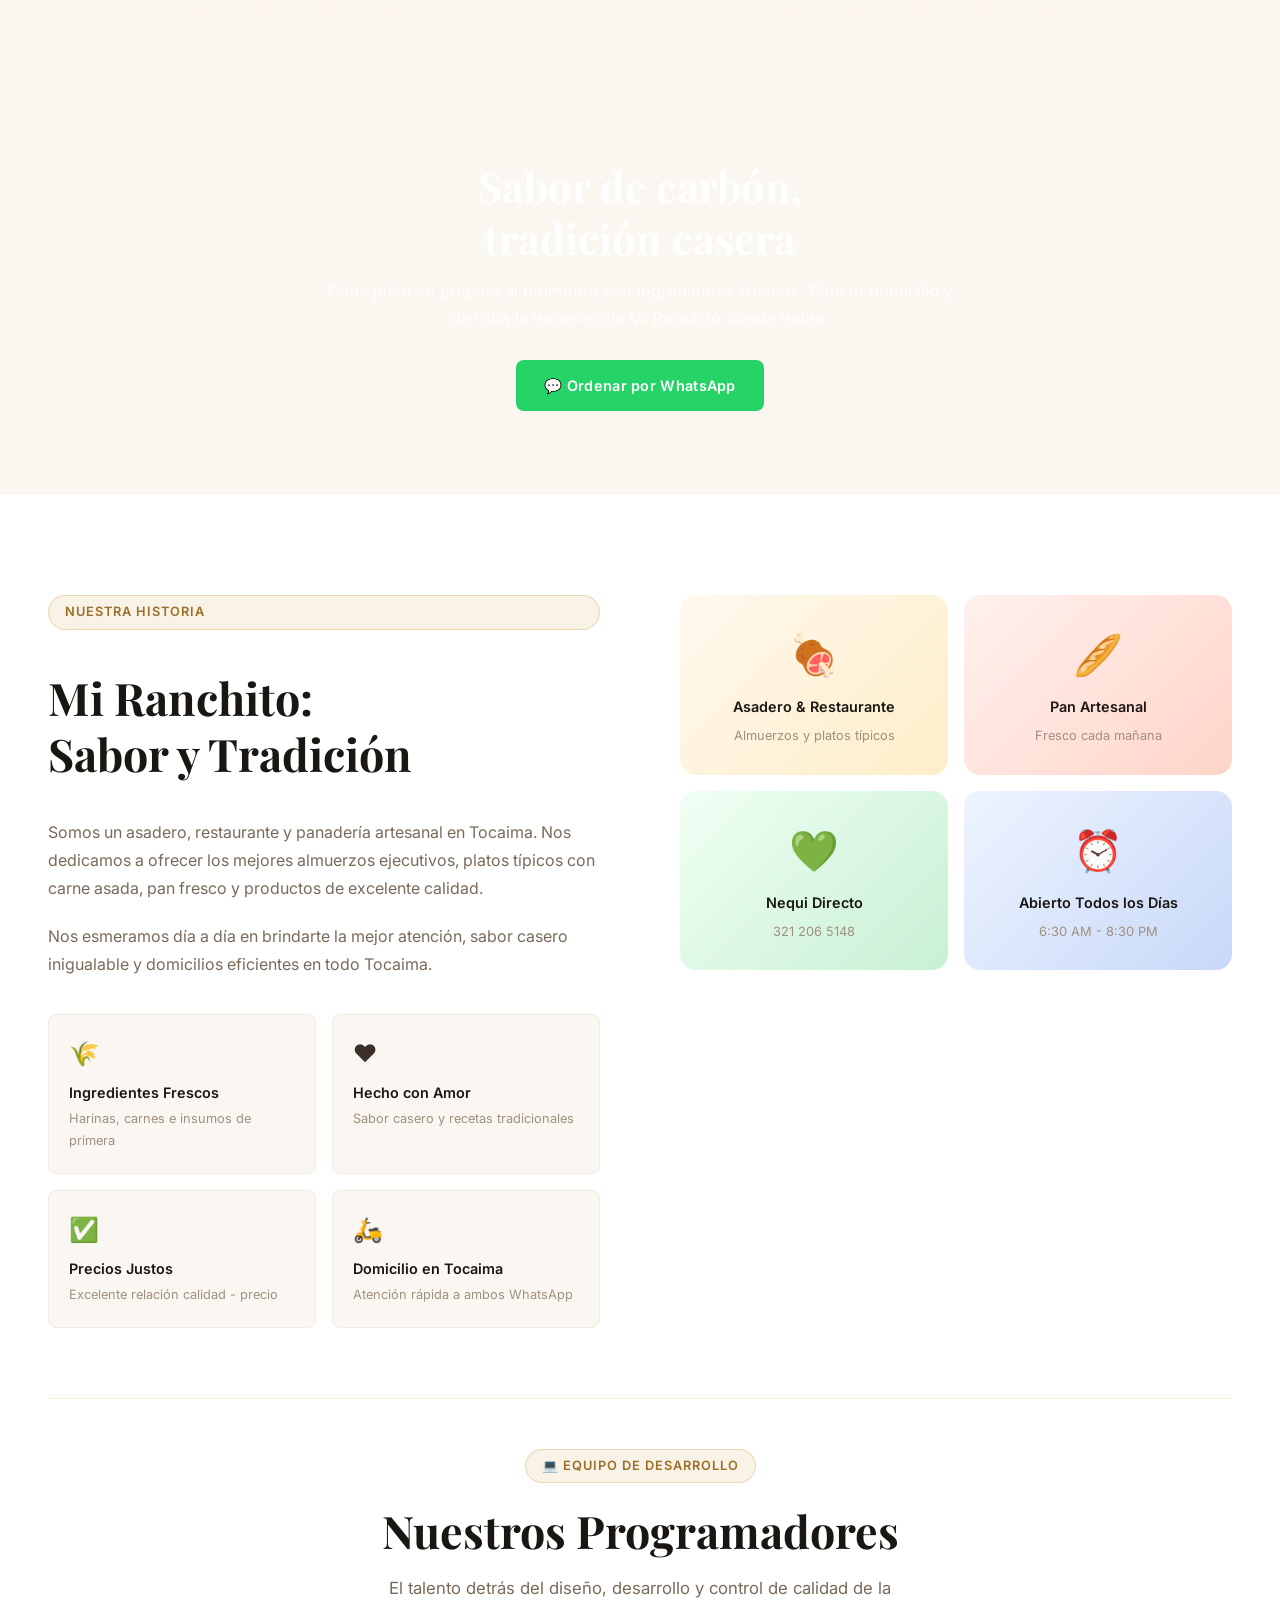
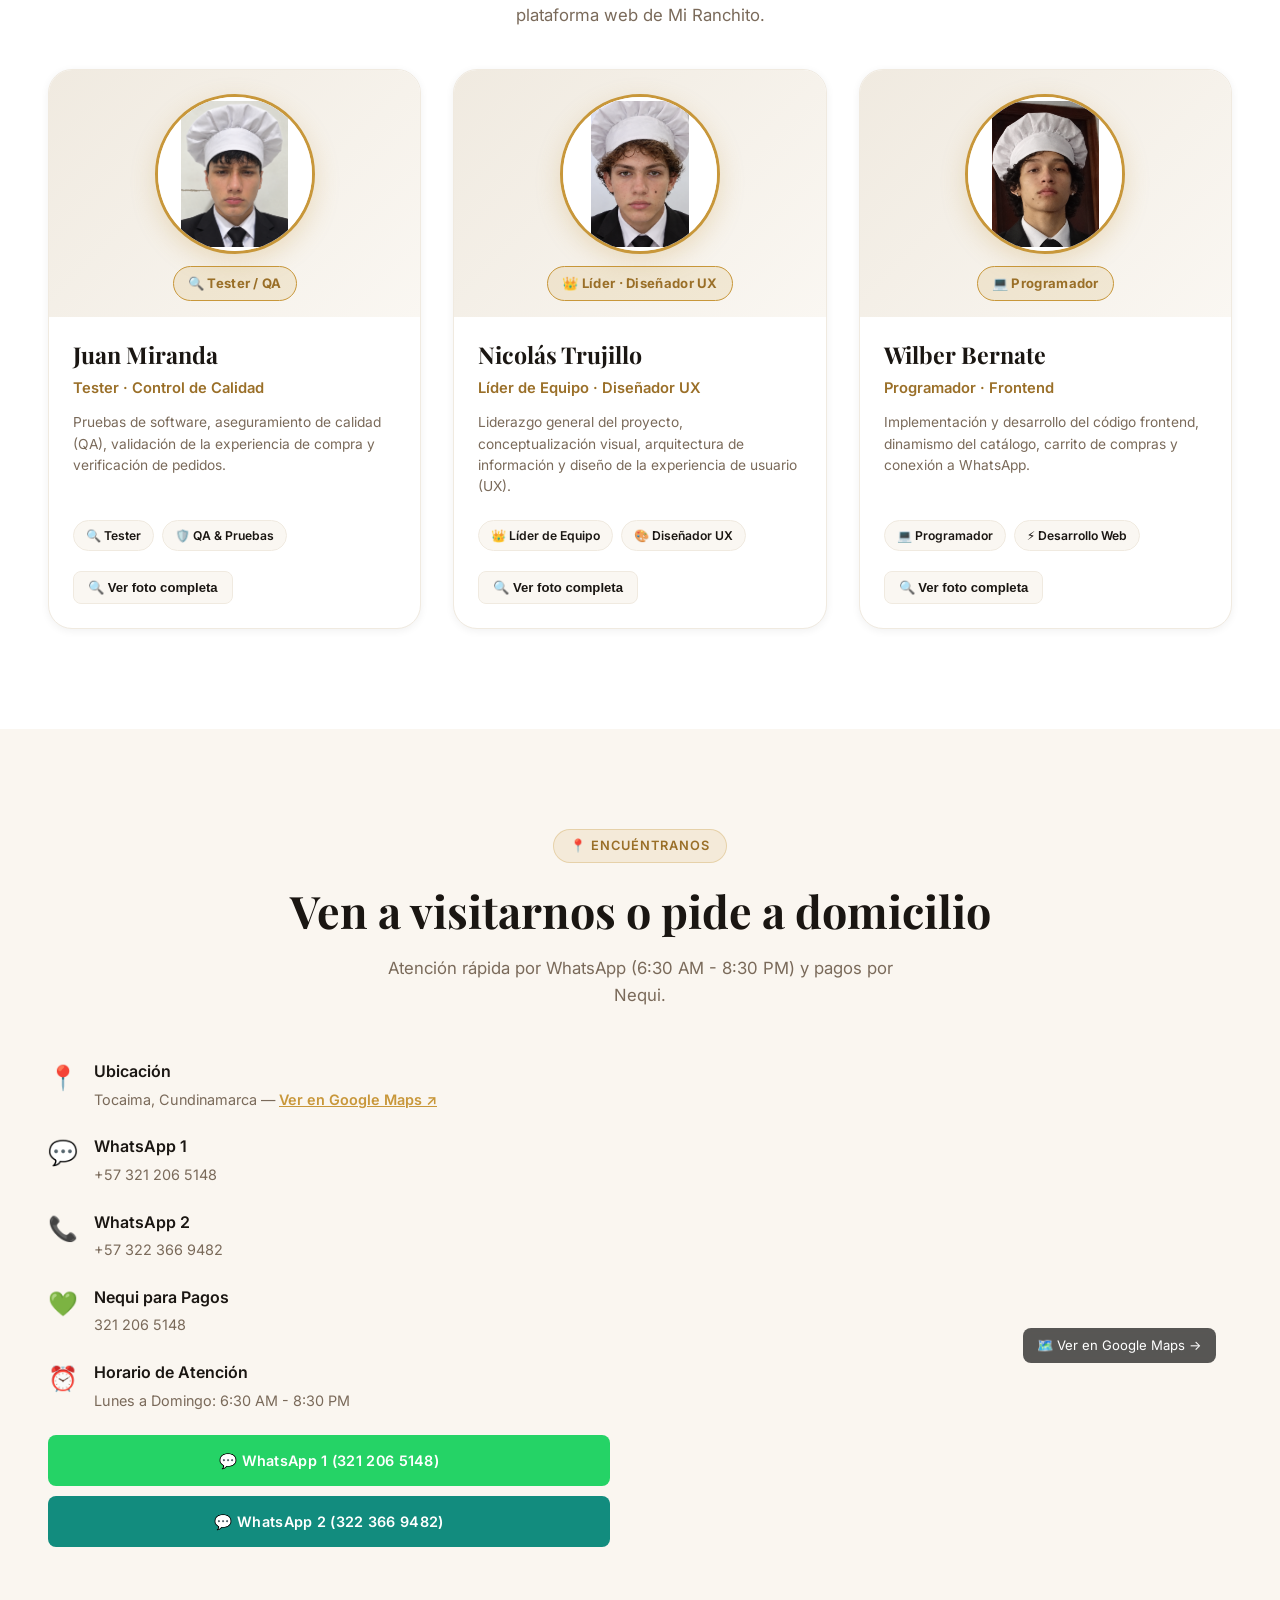
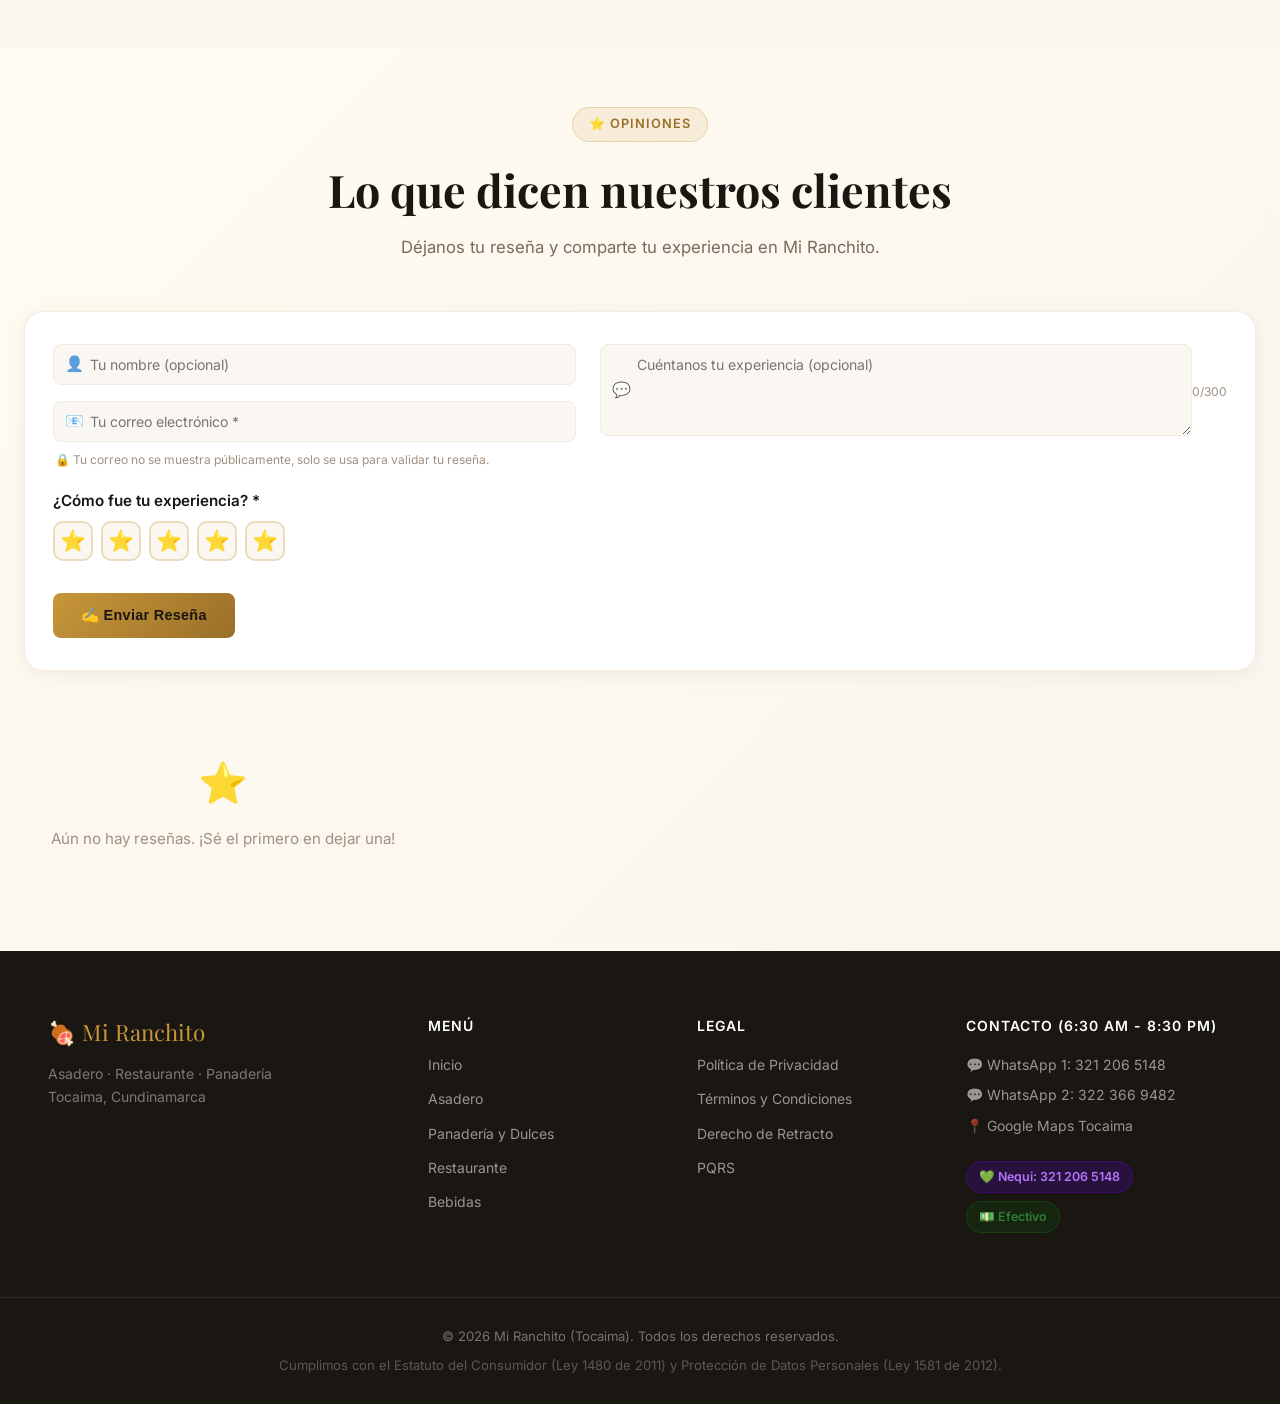
==== commit b843814b: "Update index.html" ====
--- a/index.html
+++ b/index.html
@@ -629,4 +629,4 @@
 <script src="data.js" charset="UTF-8"></script>
 <script src="app.js" charset="UTF-8"></script>
 </body>
-</html>+</html>
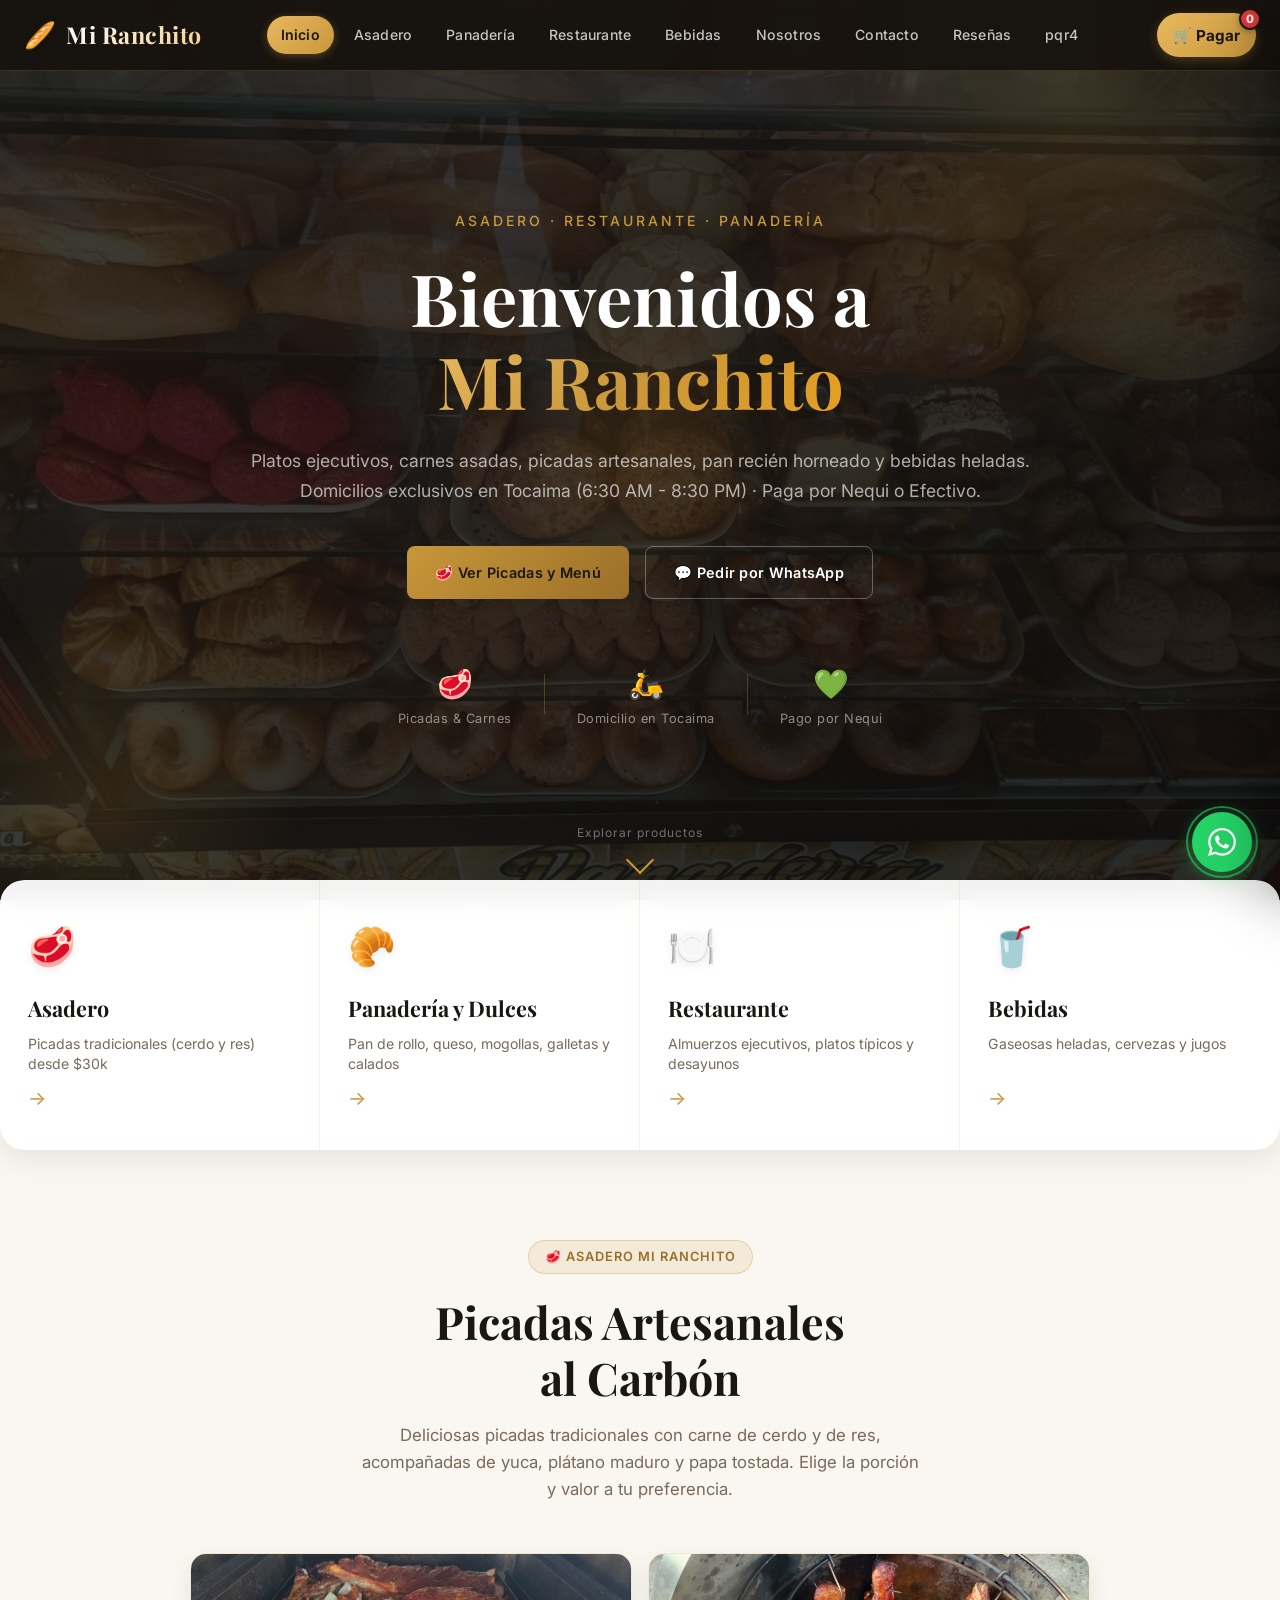
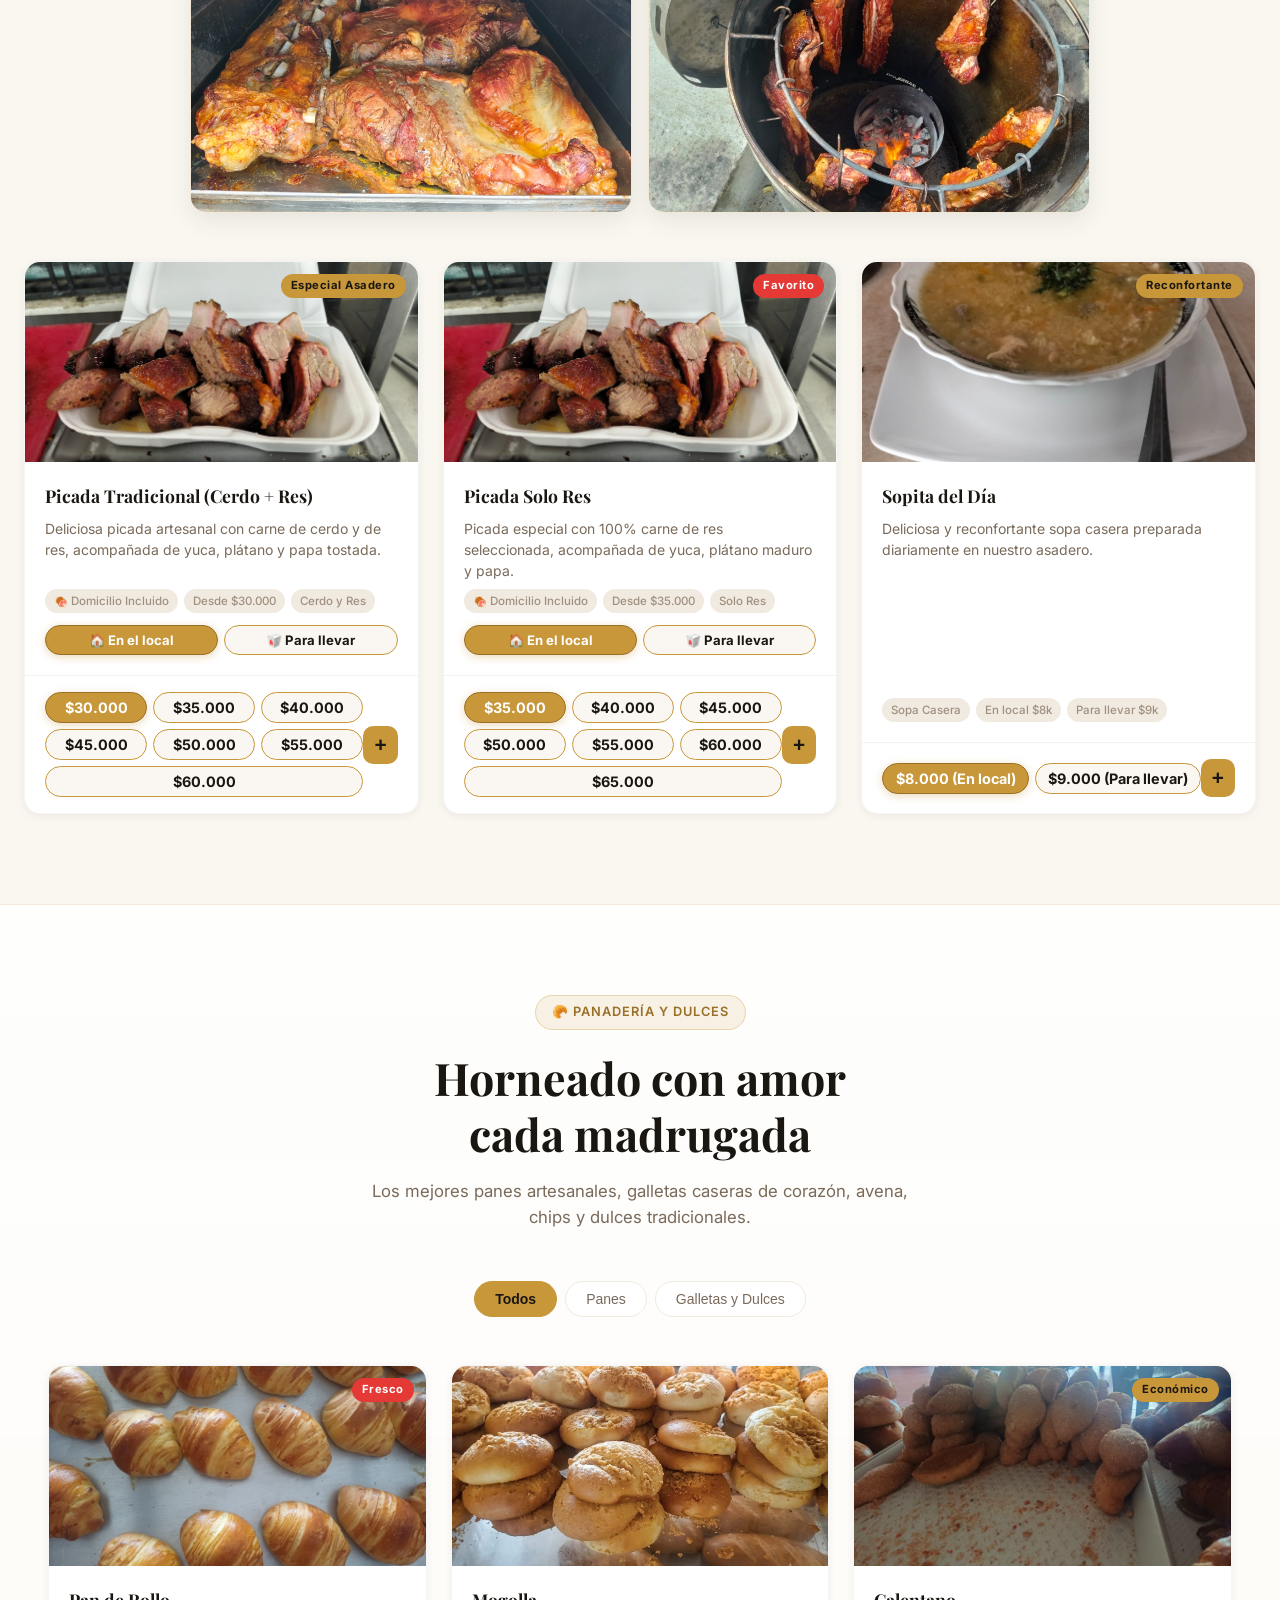
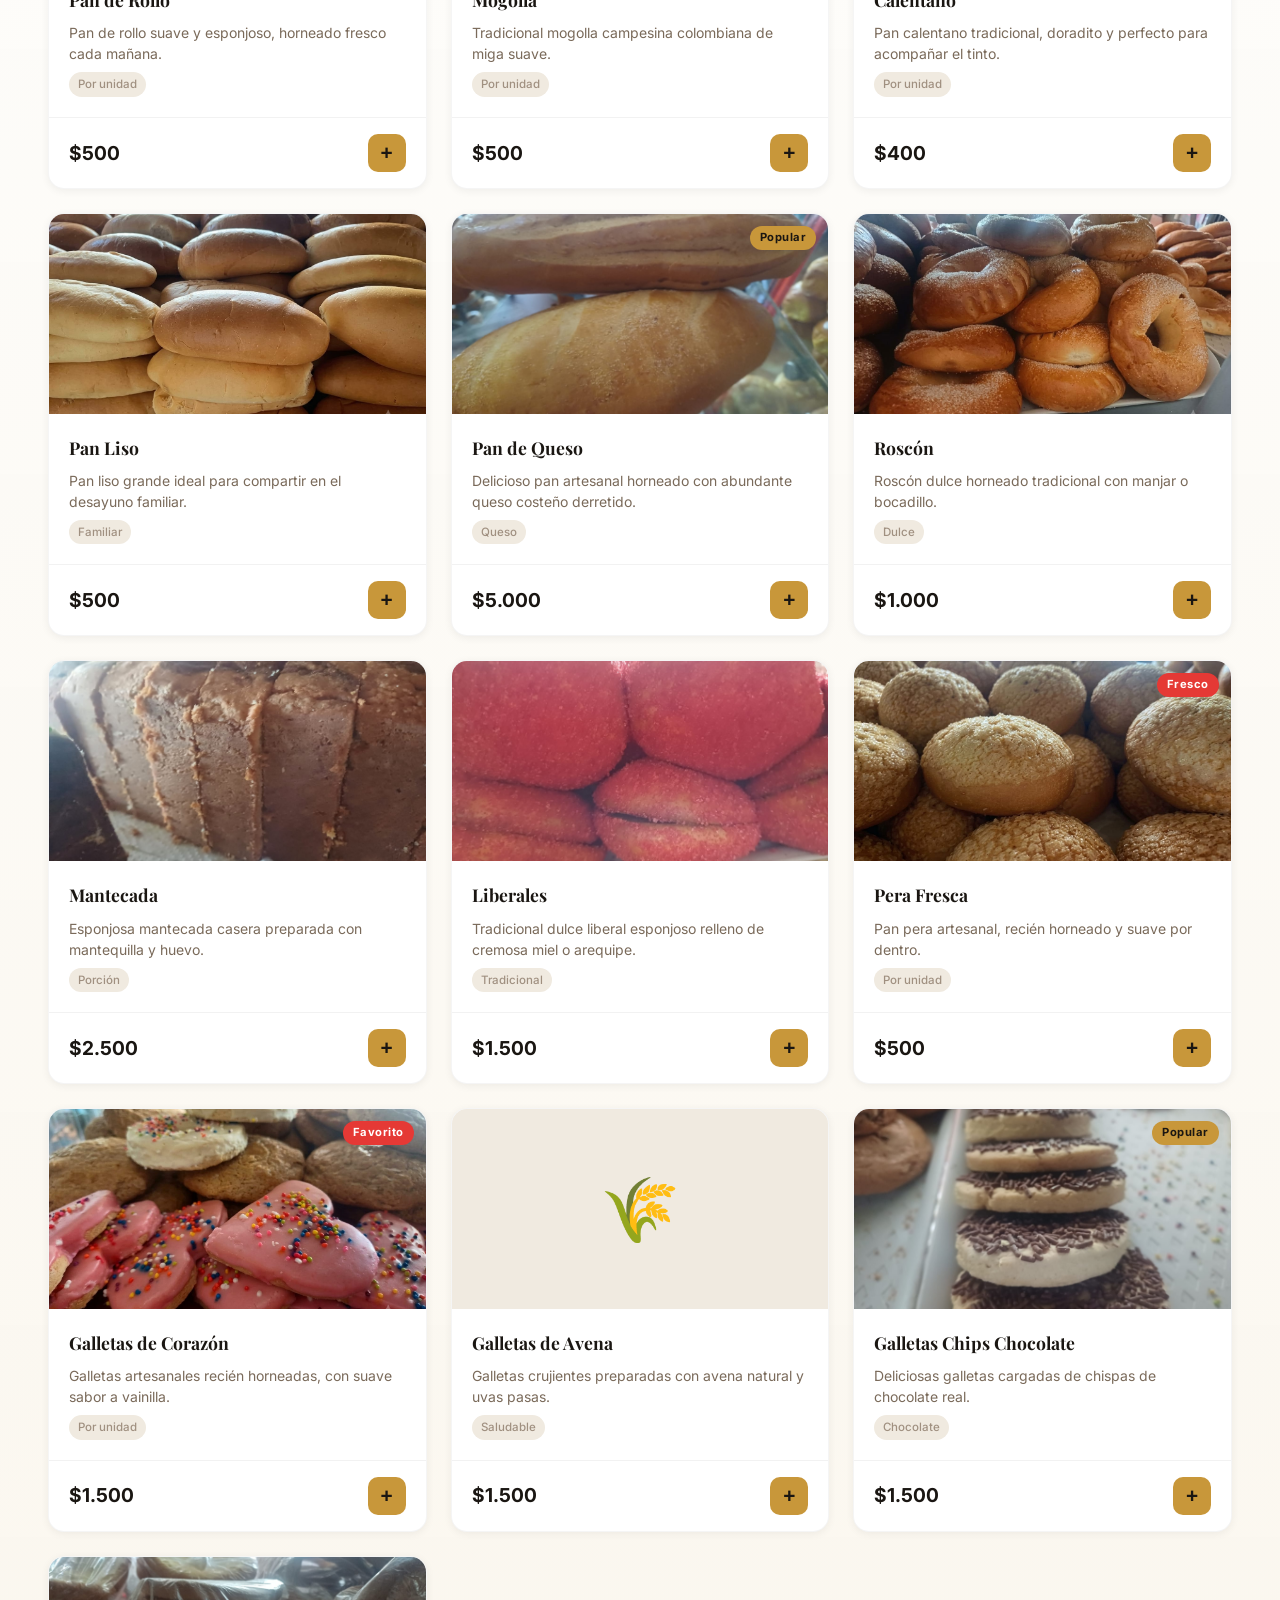
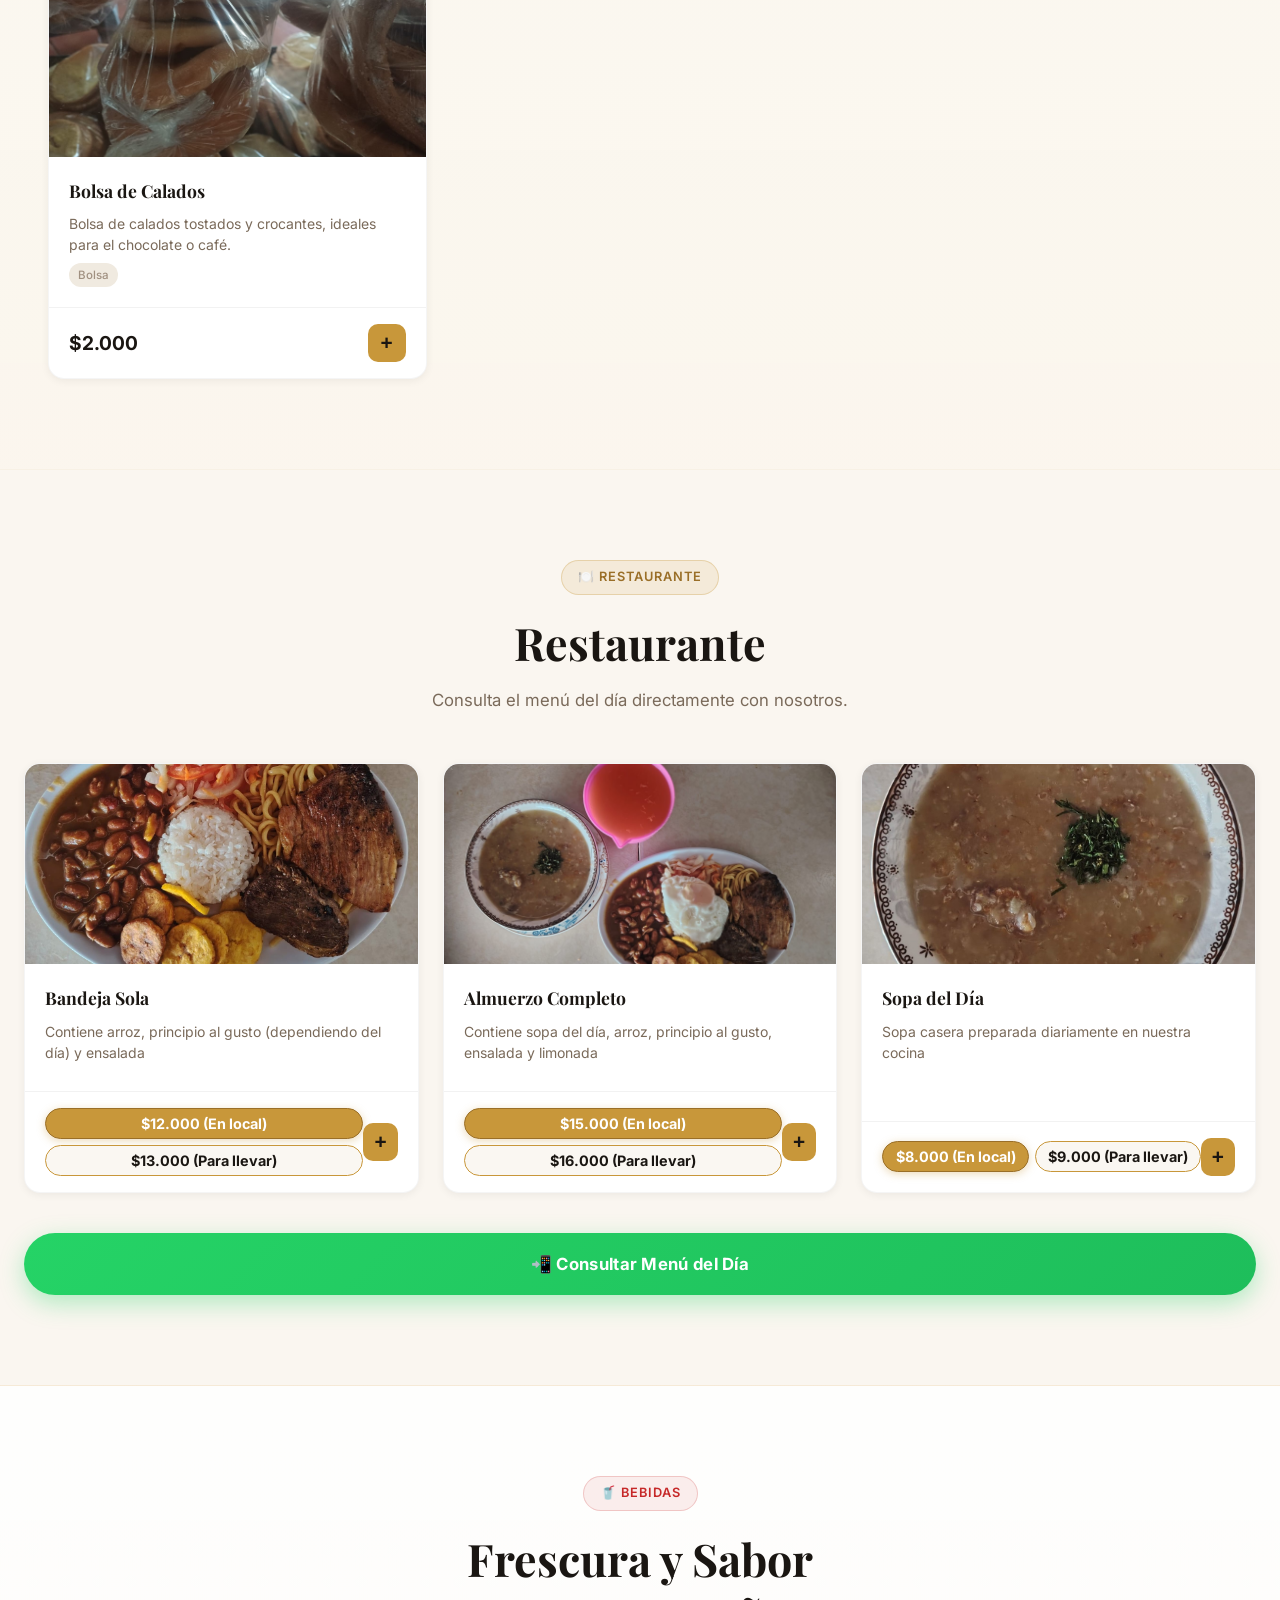
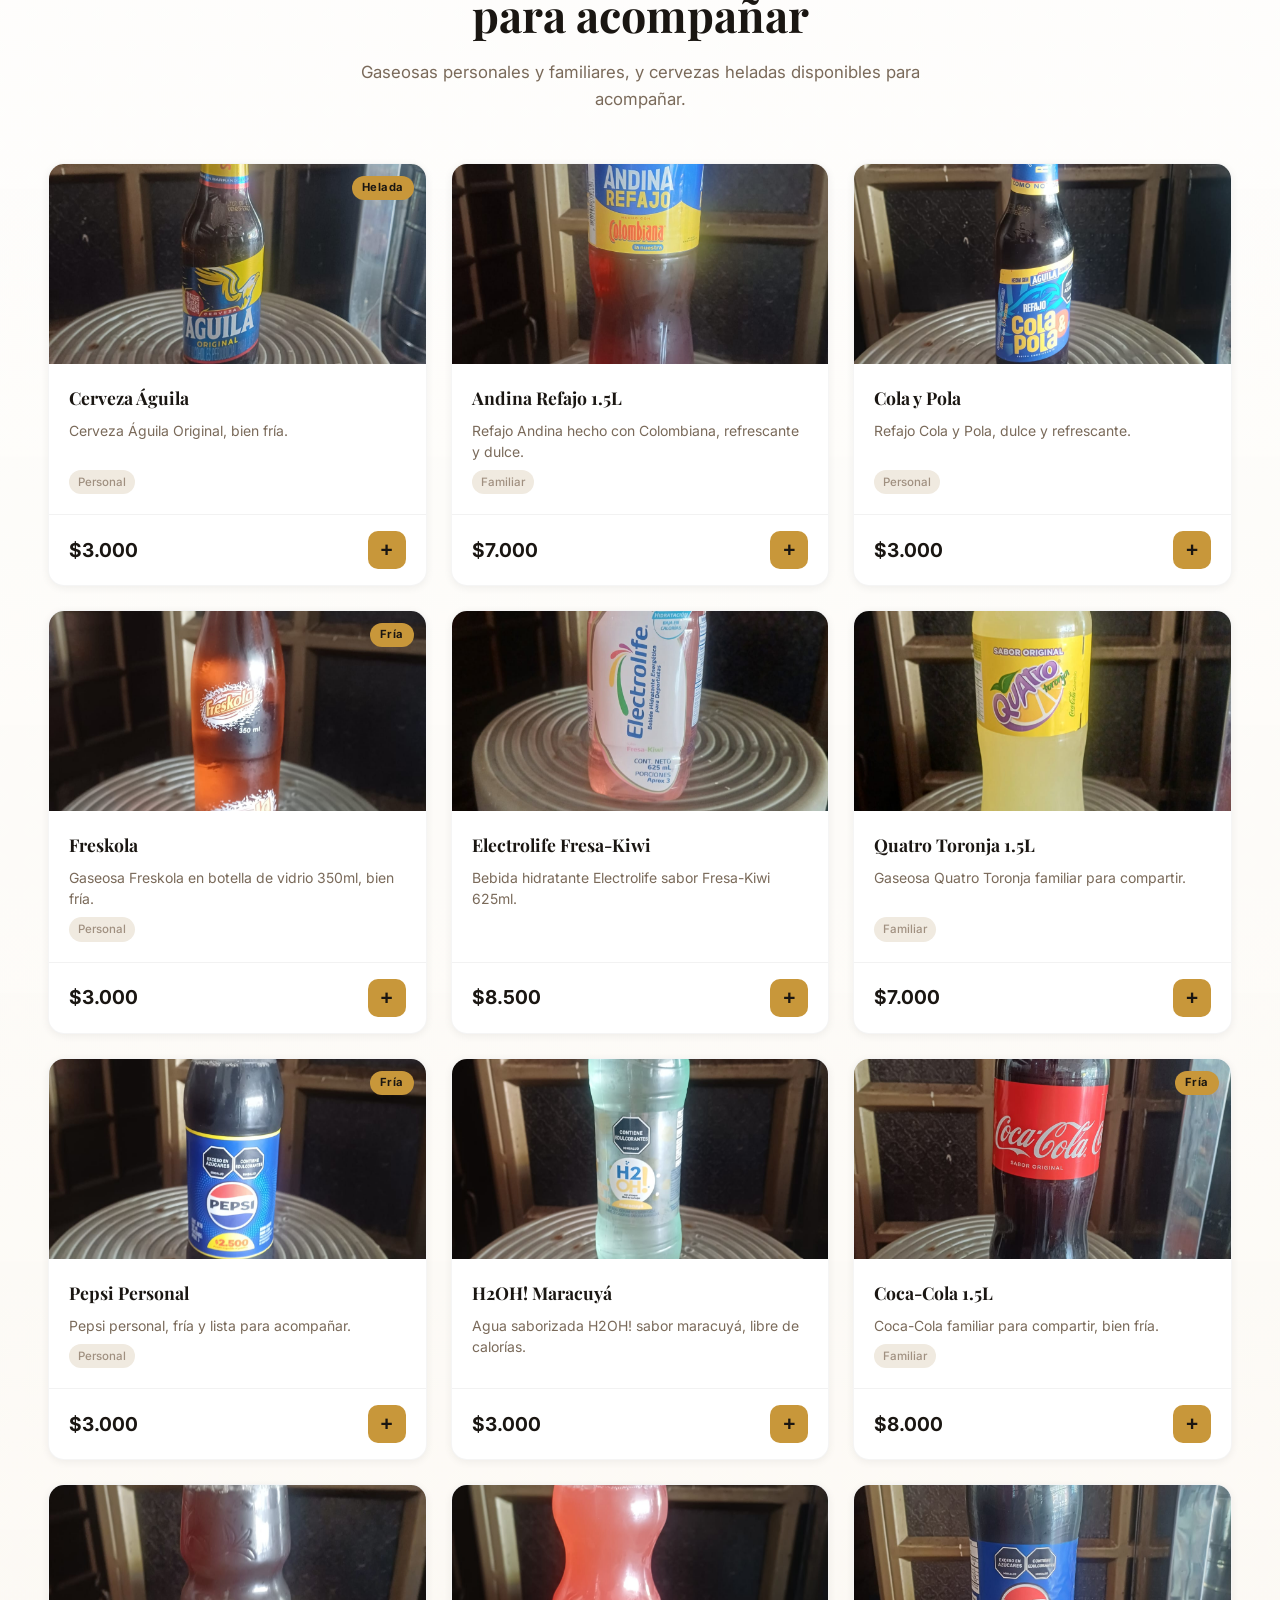
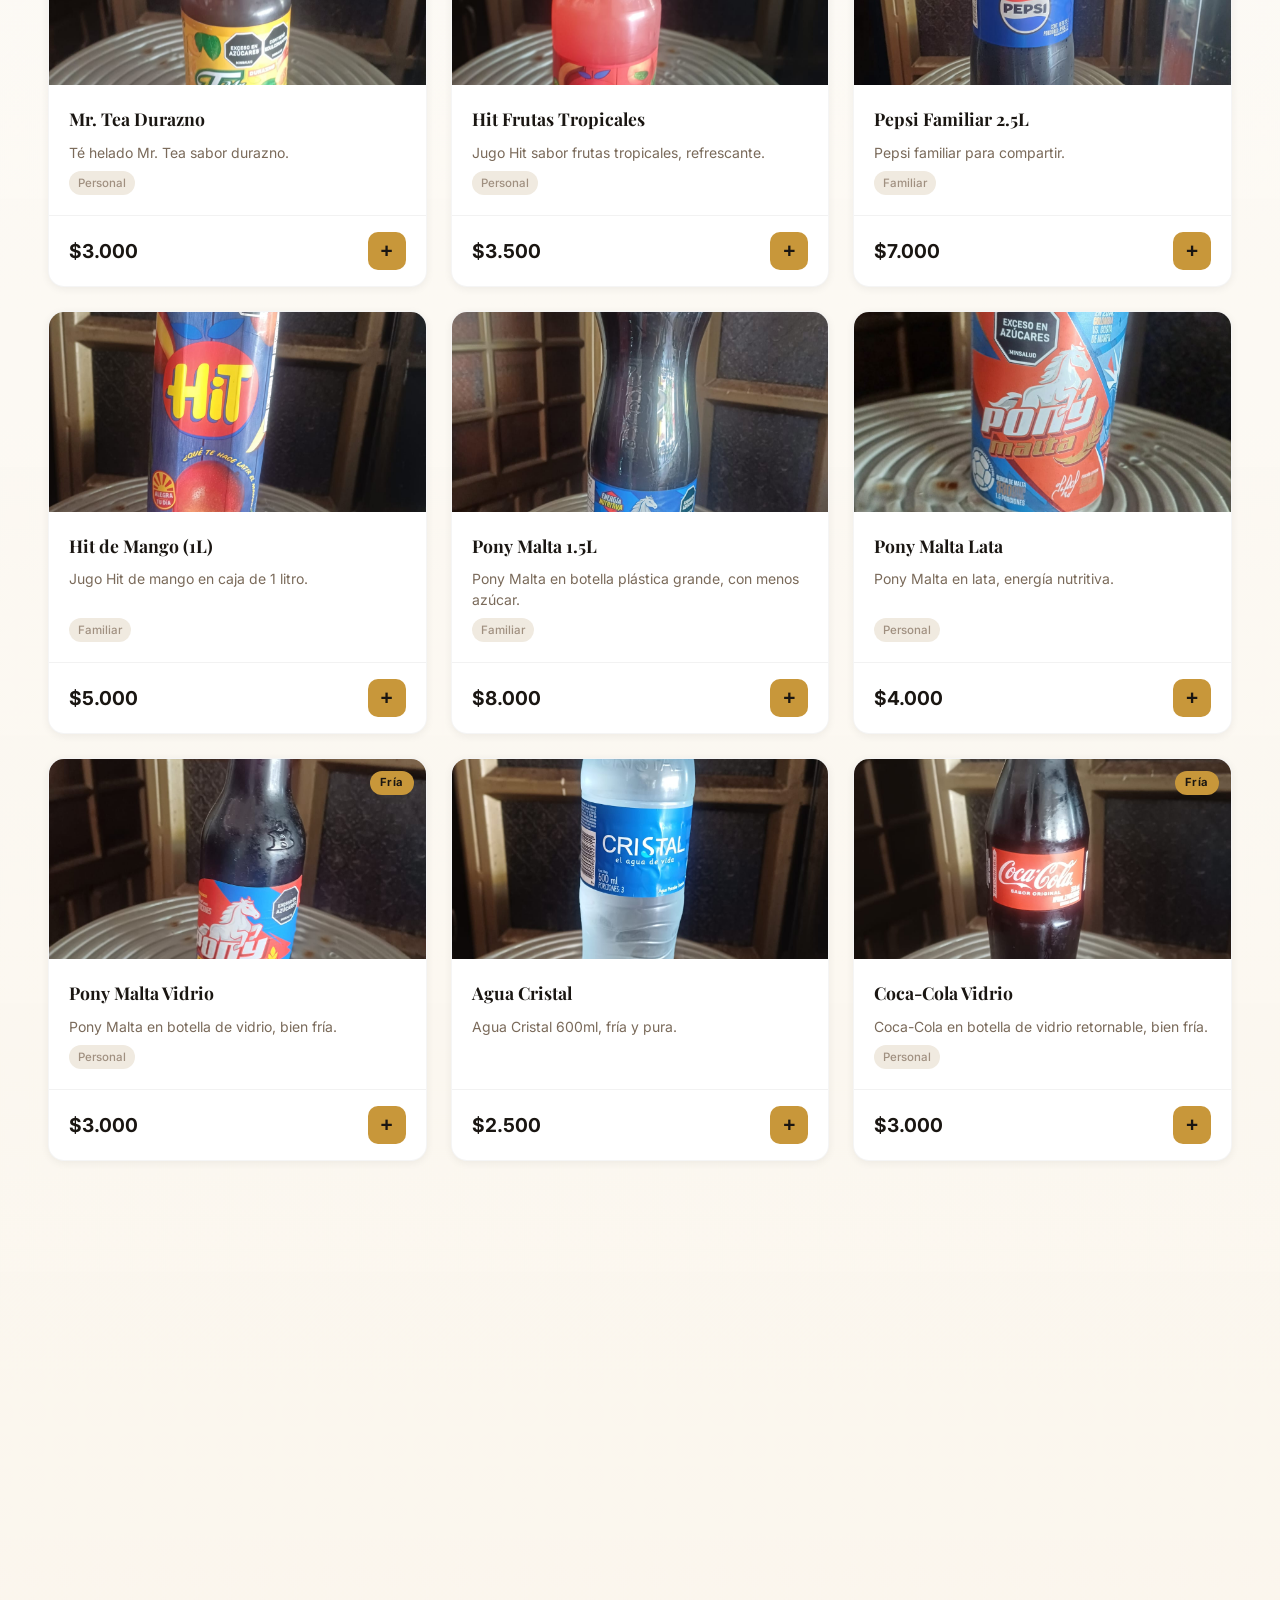
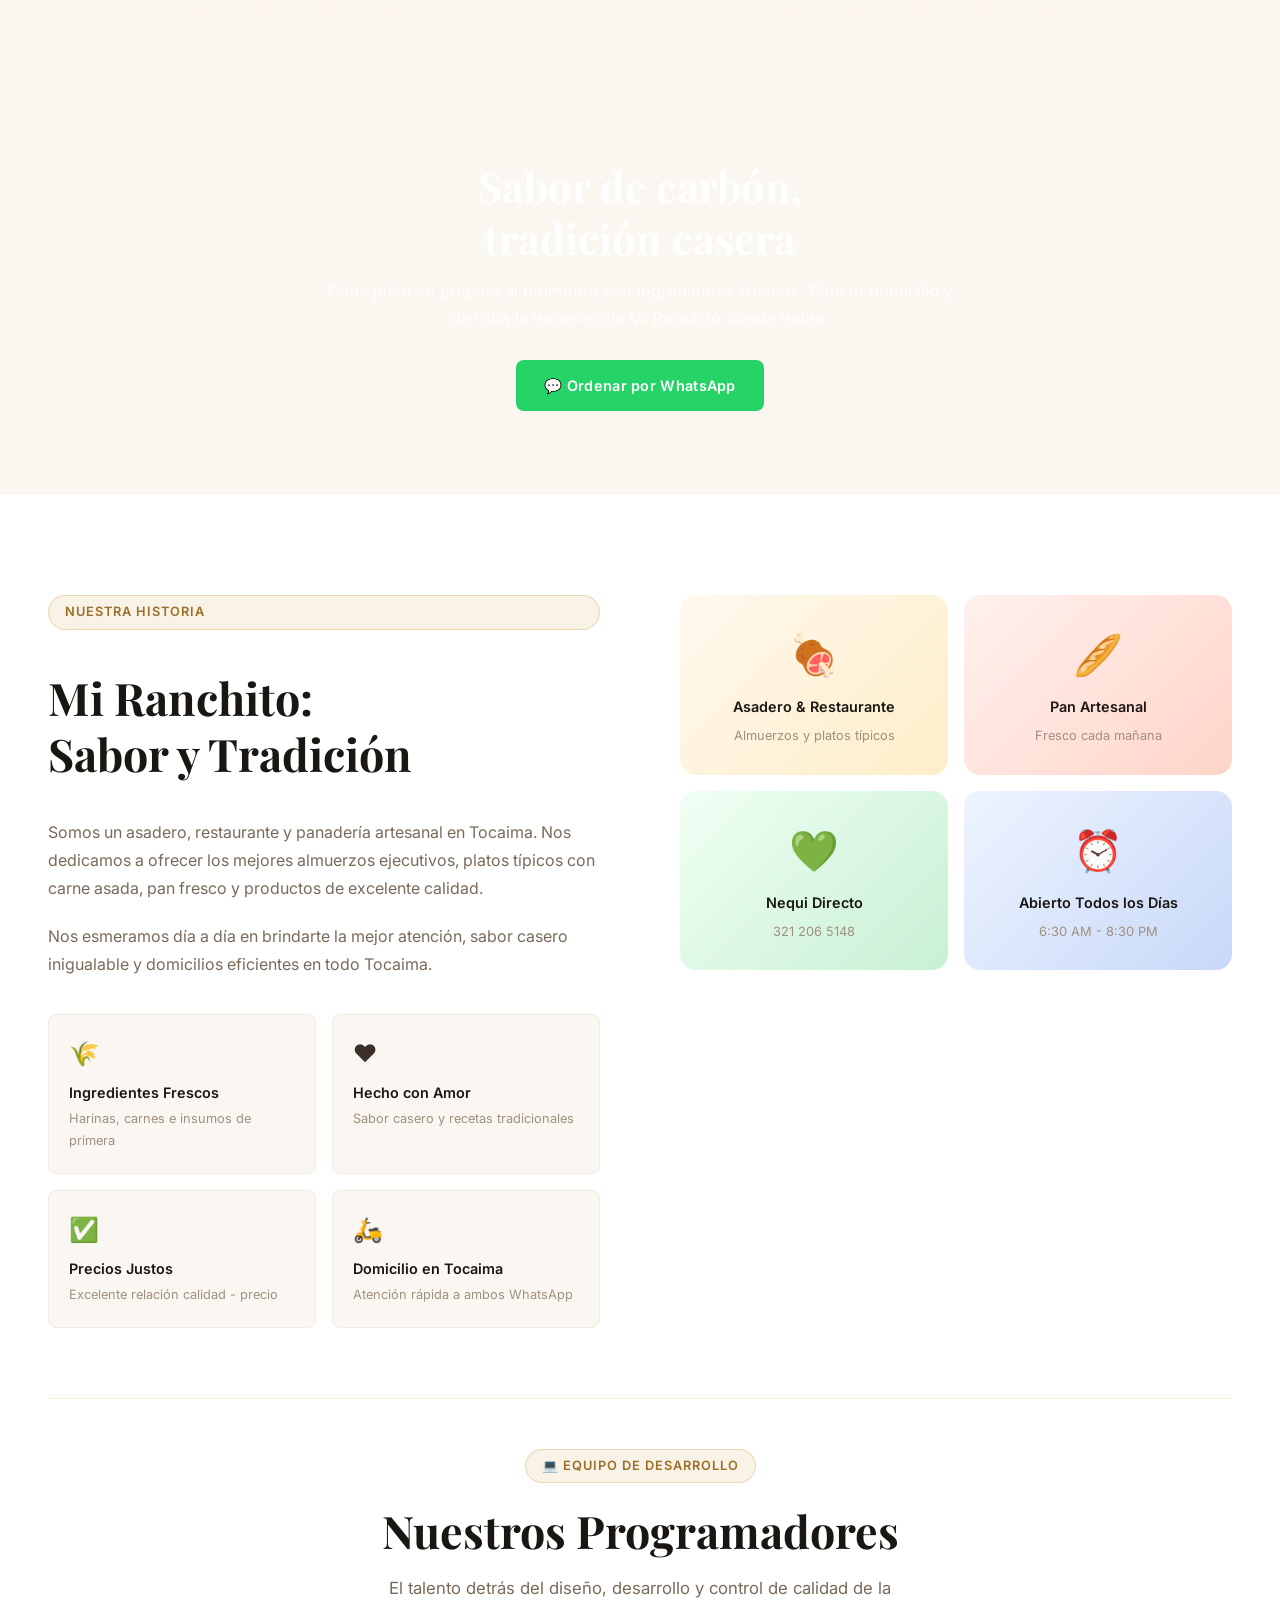
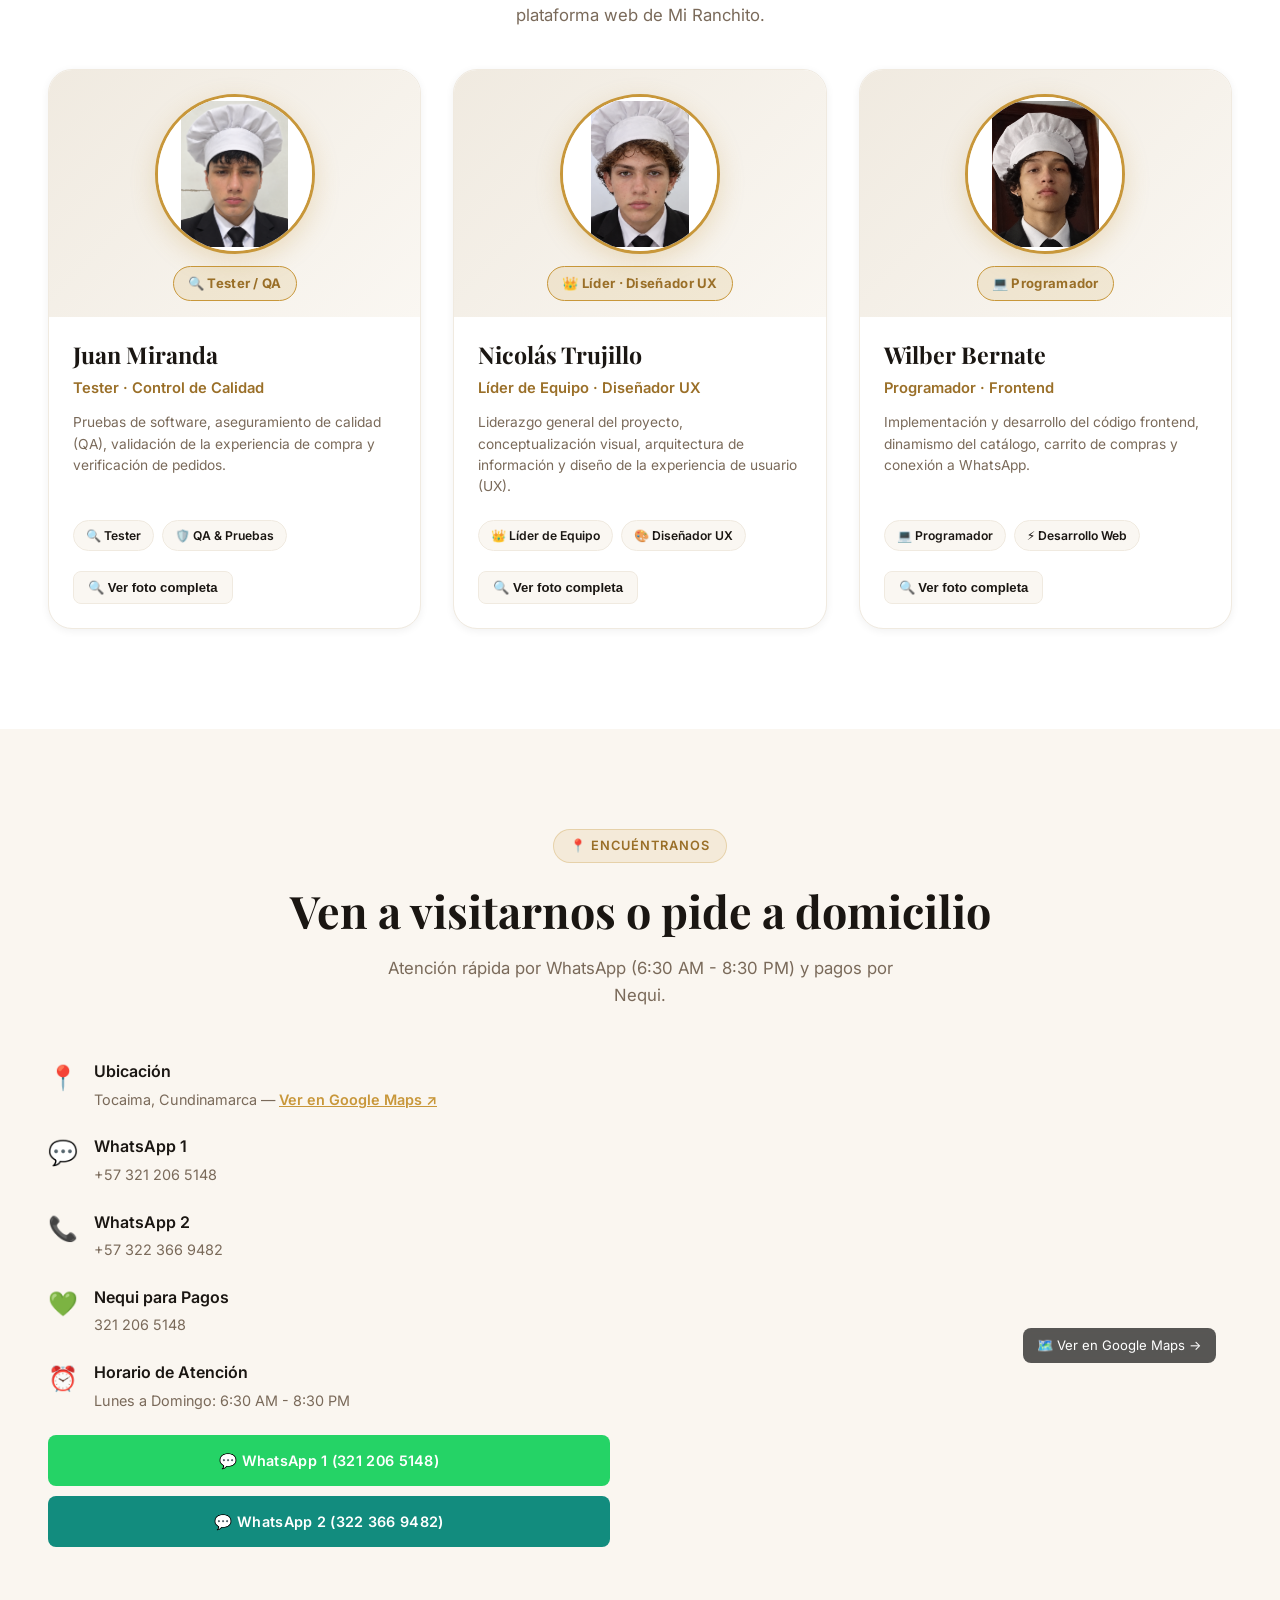
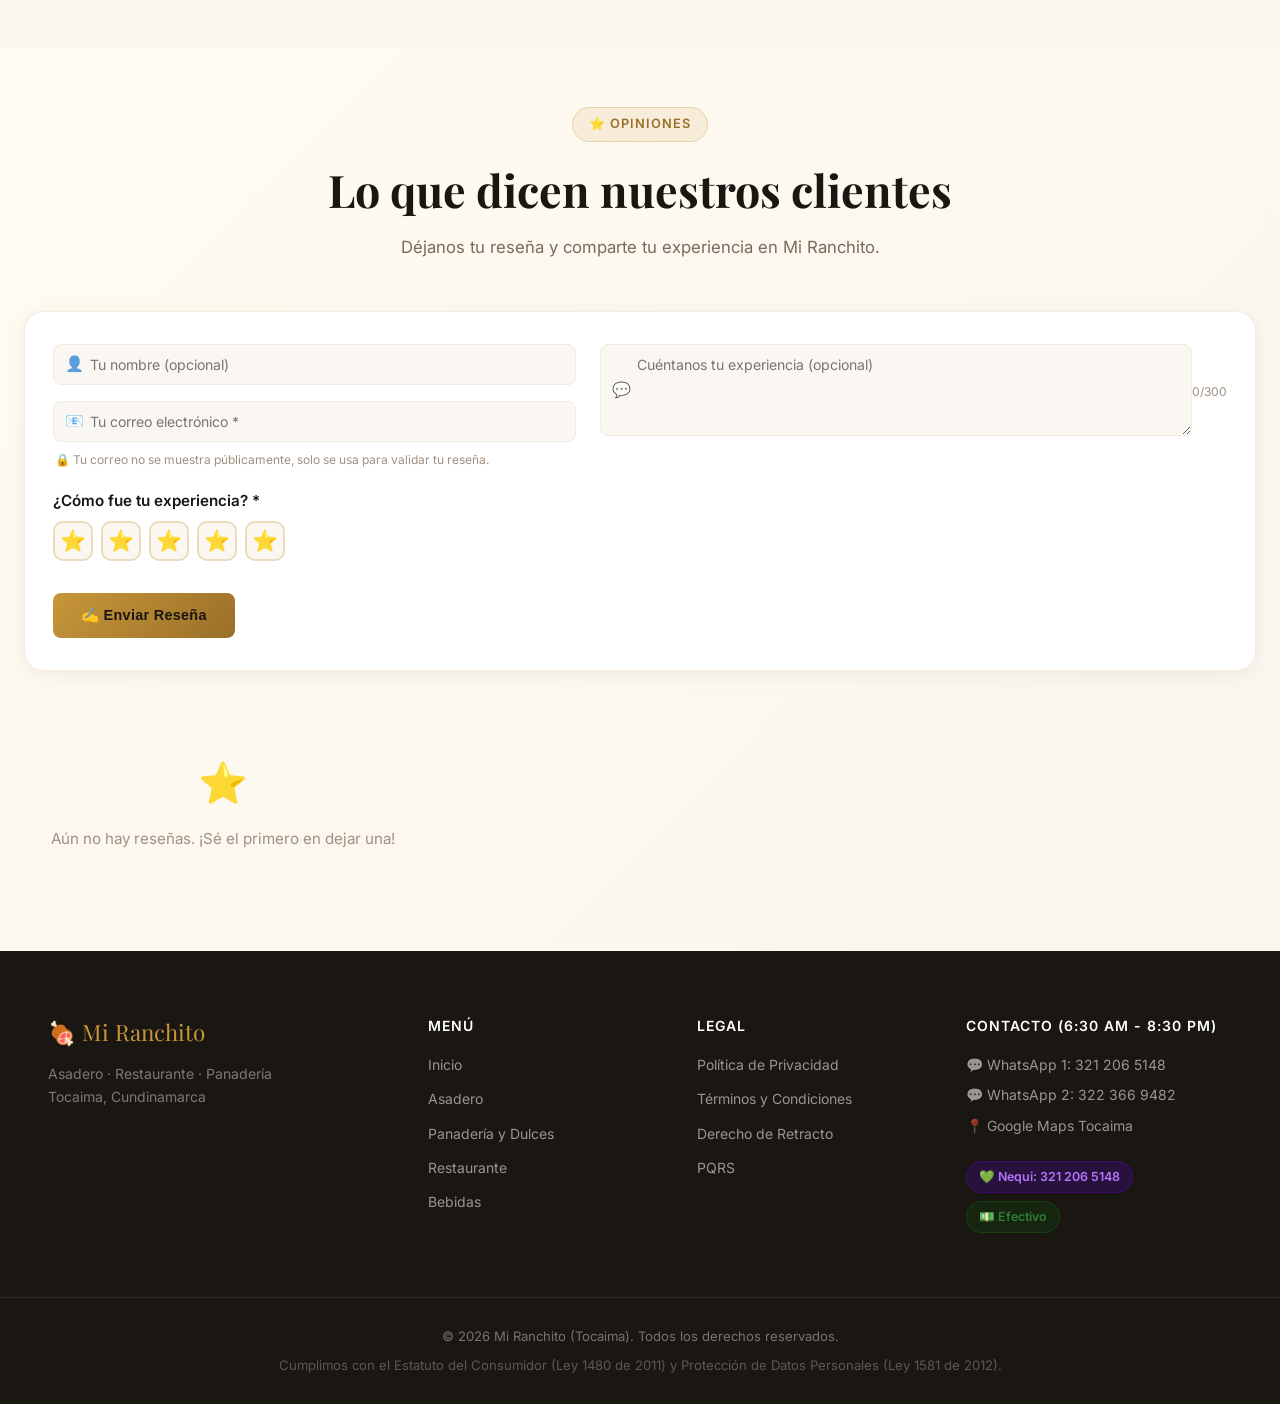
==== commit b8b99c9f: "Update index.html" ====
--- a/index.html
+++ b/index.html
@@ -277,7 +277,7 @@
         <span class="contact-icon">📍</span>
         <div>
           <strong>Ubicación</strong>
-          <p>Tocaima, Cundinamarca — <a href="https://www.google.com/maps/search/?api=1&amp;query=4.4547957,-74.6428656" target="_blank" rel="noopener noreferrer" style="color:#C8973A; font-weight:600;">Ver en Google Maps ↗</a></p>
+          <p>Tocaima, Cundinamarca — <a href="https://www.google.com/maps/search/?api=1&amp;query=4.4547957,-74.6428656" target="_blank" rel="noopener noreferrer" style="color:#C8973A; font-weight:600;">Ver en Google Maps ↗️</a></p>
         </div>
       </div>
       <div class="contact-item">
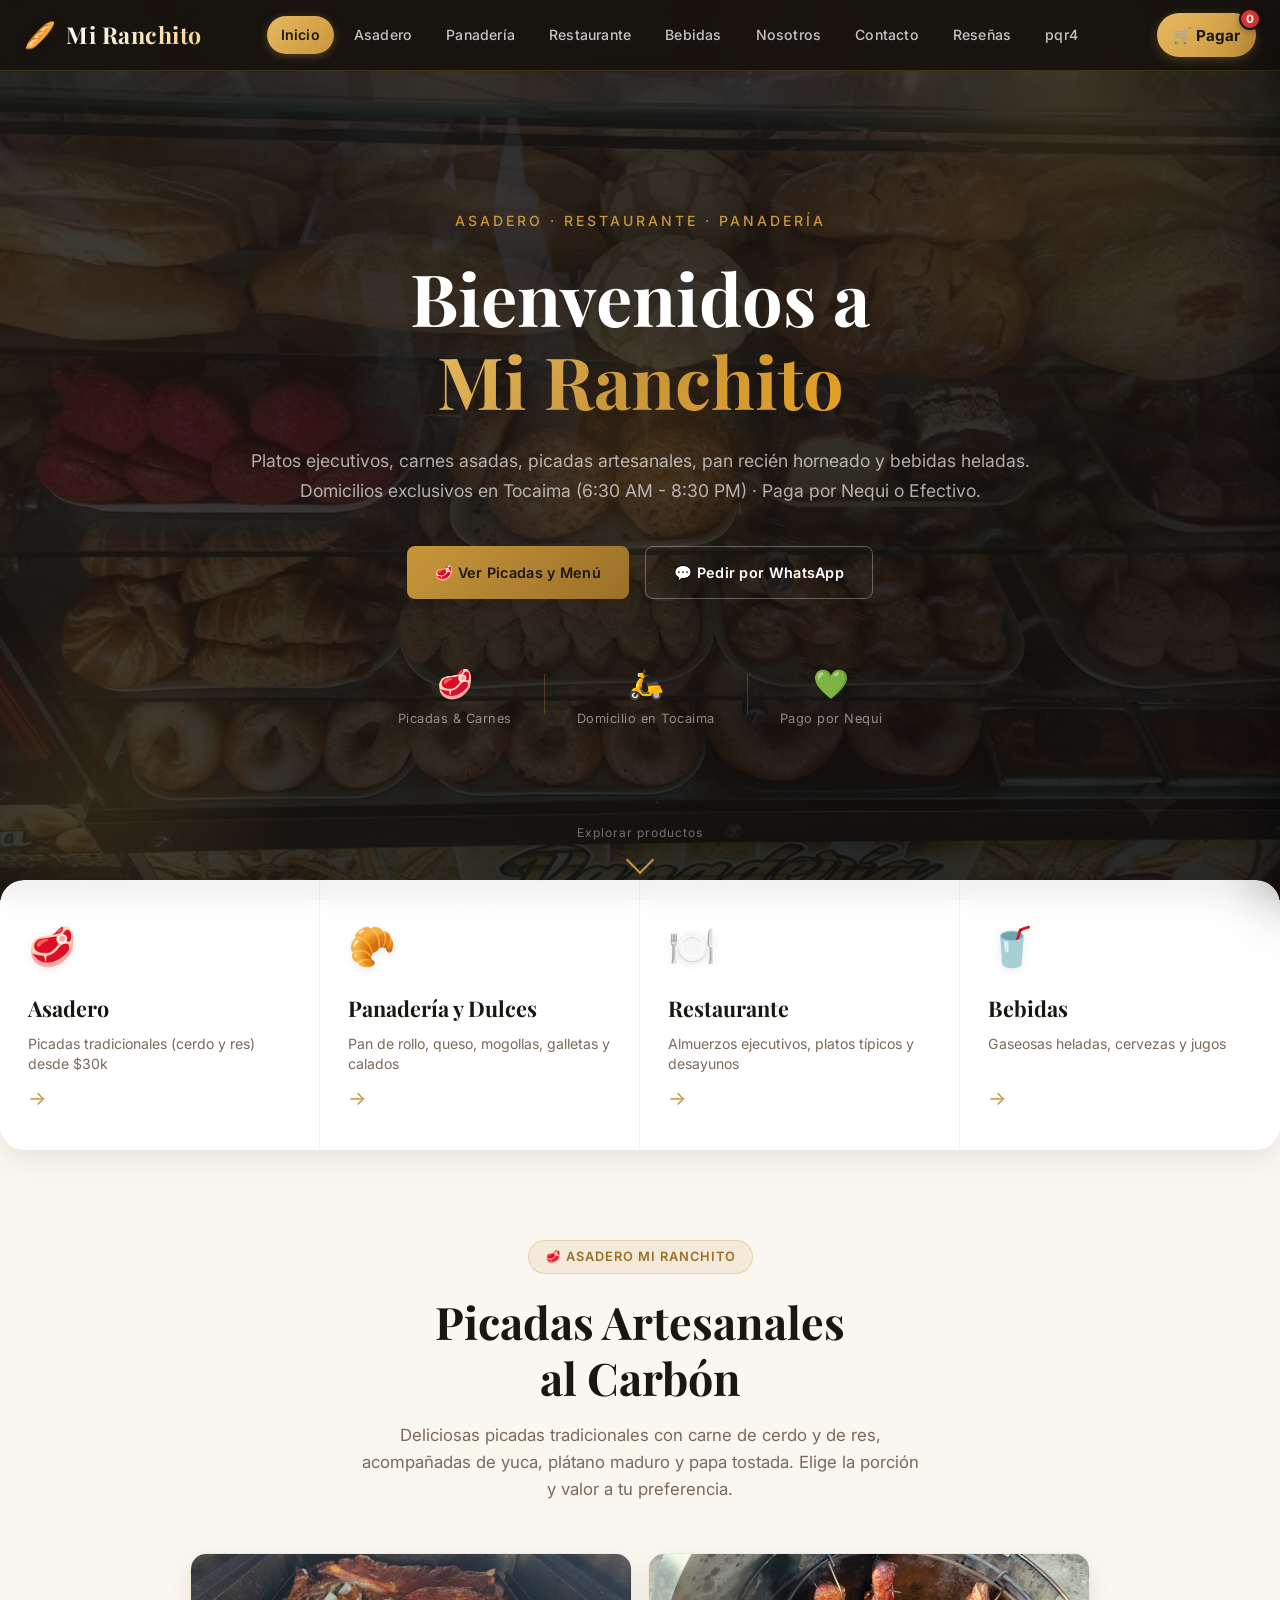
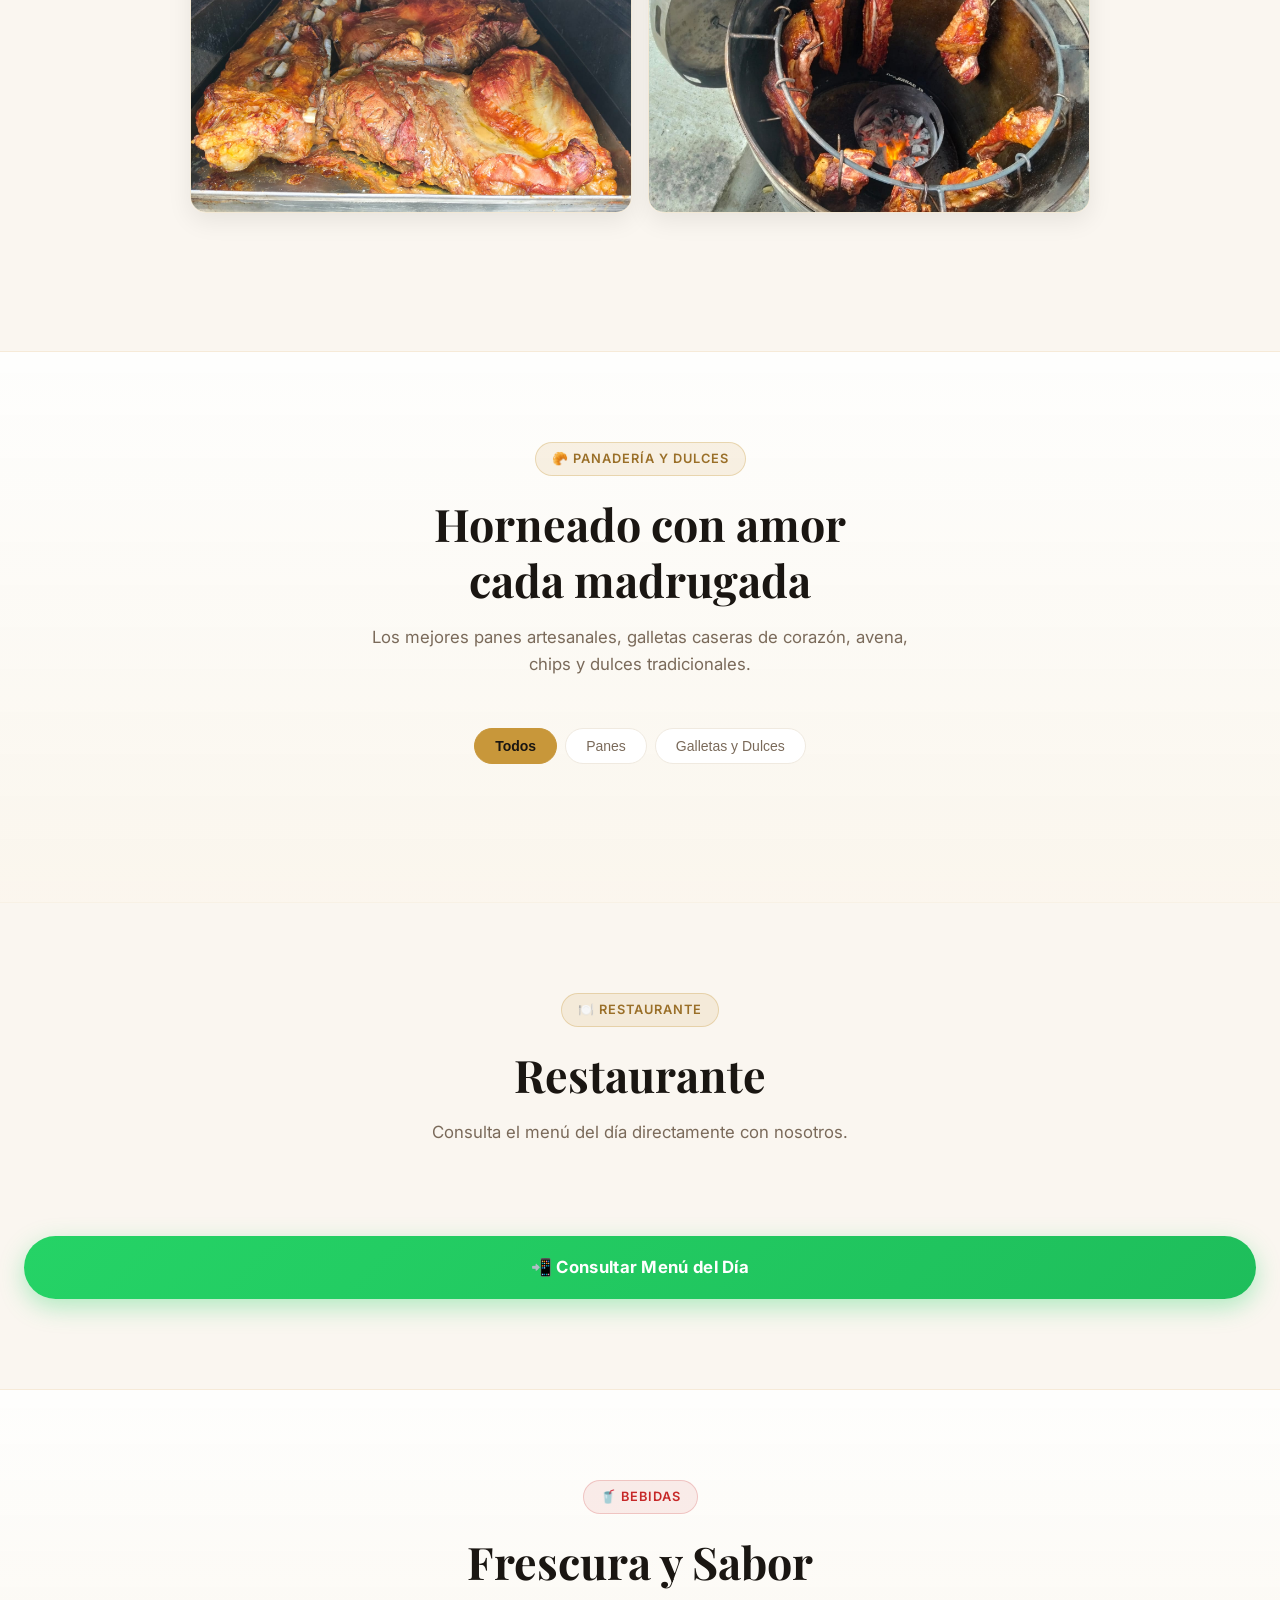
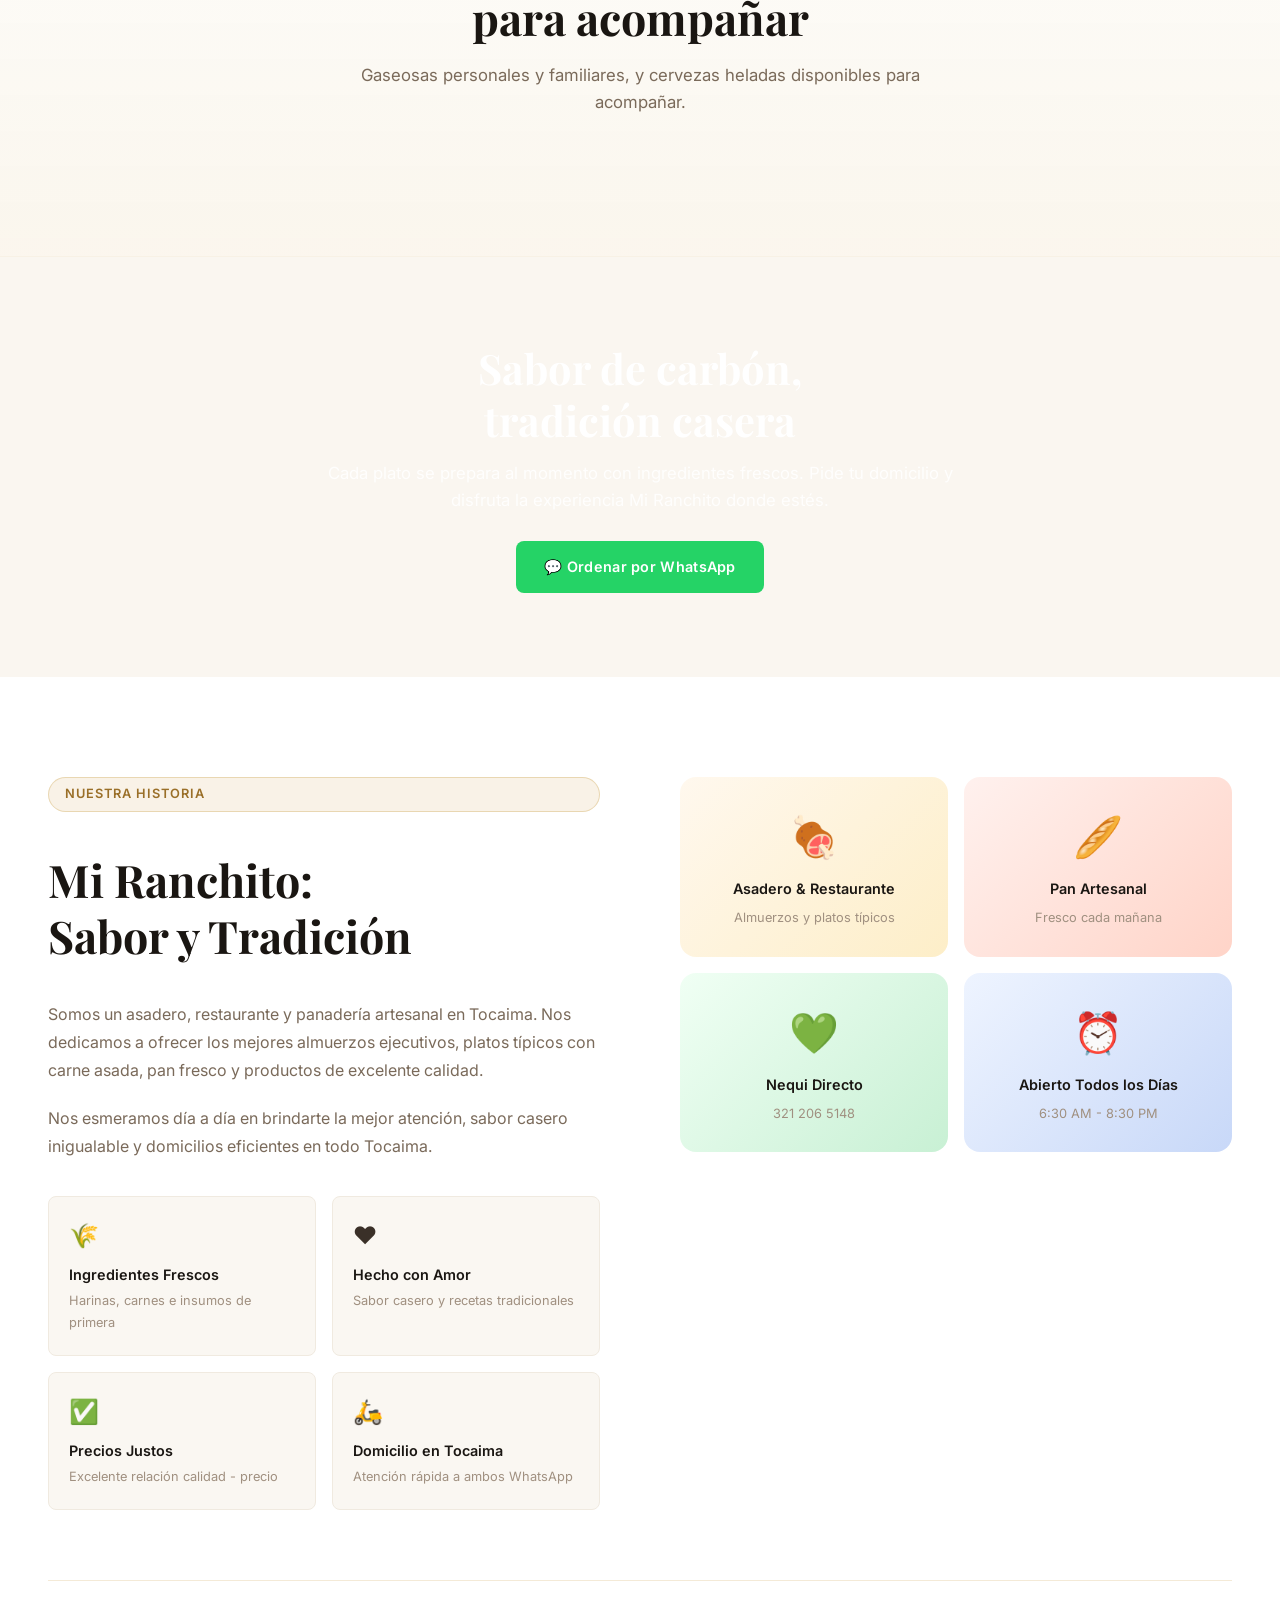
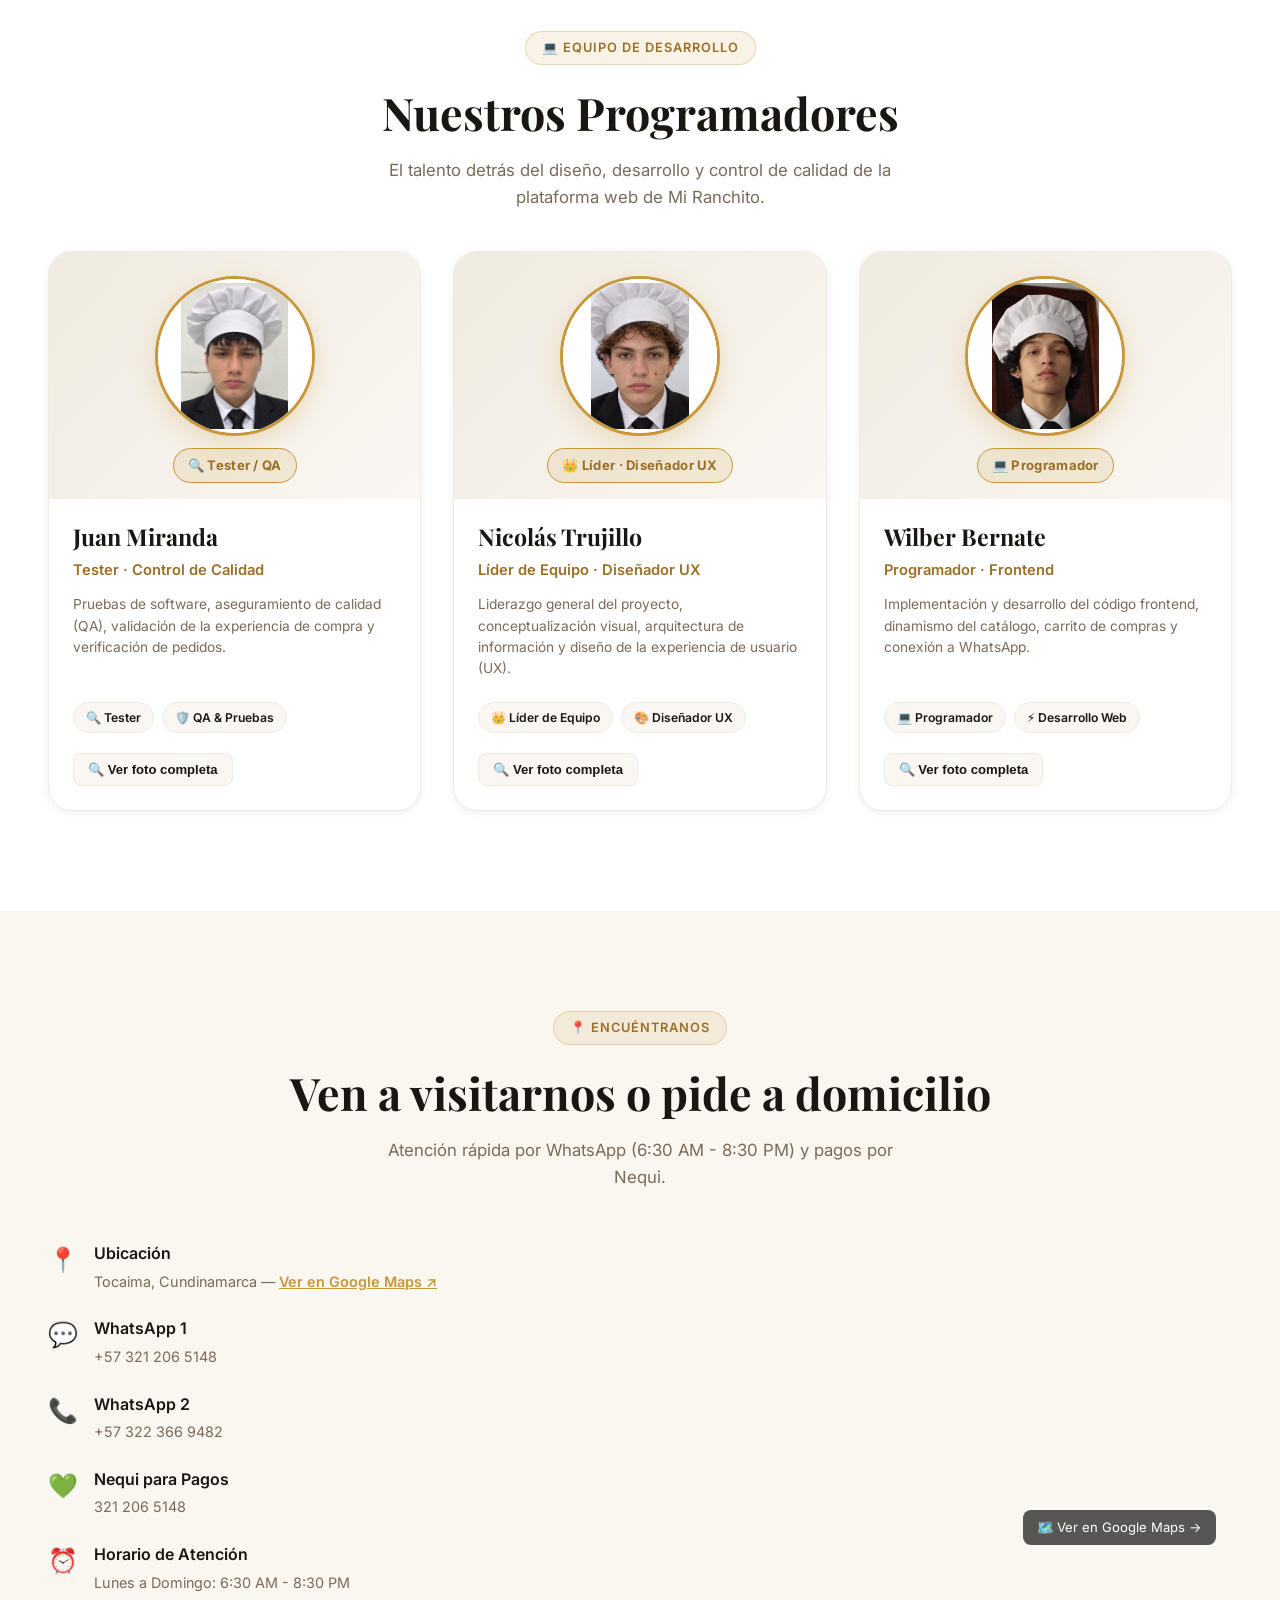
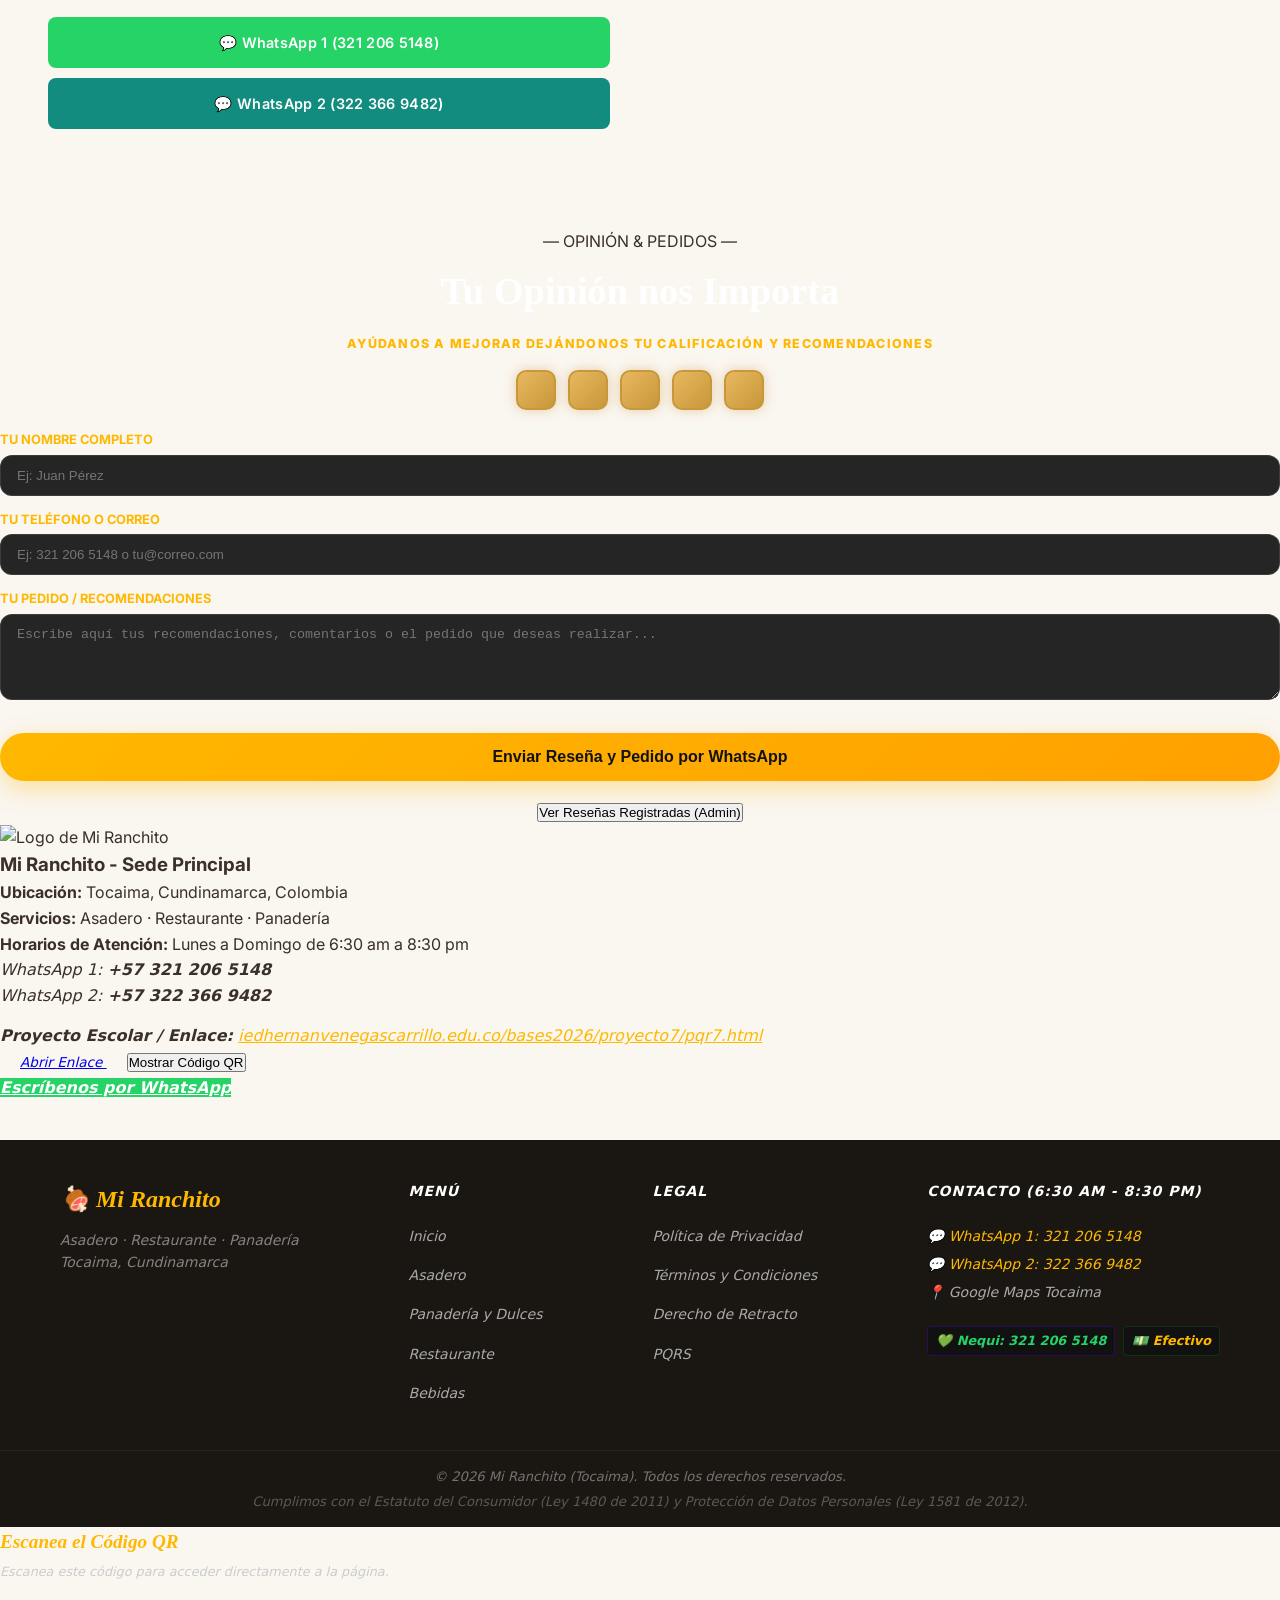
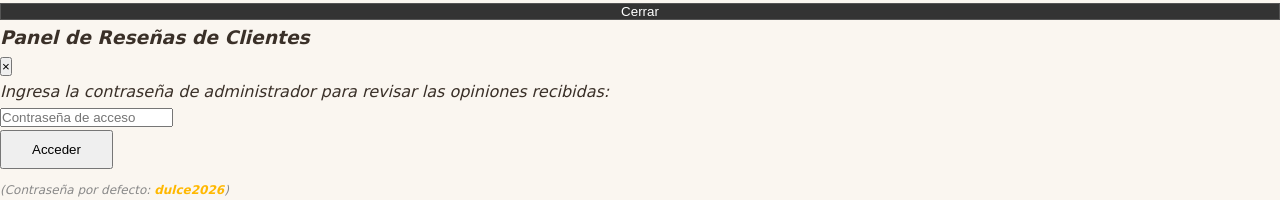
==== commit f59a5692: "Update index.html" ====
--- a/index.html
+++ b/index.html
@@ -315,318 +315,305 @@
     </div>
   </div>
 </section>
-
-<!-- RESEÑAS Y OPINIONES -->
-<section id="resenas" class="reviews-section">
-  <div class="section-header">
-    <span class="section-badge badge-gold">⭐ Opiniones</span>
-    <h2 class="section-title">Lo que dicen nuestros clientes</h2>
-    <p class="section-sub">Déjanos tu reseña y comparte tu experiencia en Mi Ranchito.</p>
-  </div>
-
-  <!-- FORMULARIO DE RESEÑA -->
-  <div class="review-form-container">
-    <form class="review-form" id="reviewForm">
-      <div class="review-form-grid">
-        <div class="review-form-col">
-          <div class="input-with-icon">
-            <span class="input-icon">👤</span>
-            <input type="text" id="reviewName" placeholder="Tu nombre (opcional)" class="form-input" maxlength="50" />
-          </div>
-
-          <div class="input-with-icon">
-            <span class="input-icon">📧</span>
-            <input type="email" id="reviewEmail" placeholder="Tu correo electrónico *" class="form-input" required />
-          </div>
-          <small class="review-email-note">🔒 Tu correo no se muestra públicamente, solo se usa para validar tu reseña.</small>
-          
-          <div class="rating-selector">
-            <label class="rating-label">¿Cómo fue tu experiencia? *</label>
-            <div class="stars-group" id="starsGroup">
-              <button type="button" class="star-btn" data-rating="1" aria-label="1 estrella">⭐</button>
-              <button type="button" class="star-btn" data-rating="2" aria-label="2 estrellas">⭐</button>
-              <button type="button" class="star-btn" data-rating="3" aria-label="3 estrellas">⭐</button>
-              <button type="button" class="star-btn" data-rating="4" aria-label="4 estrellas">⭐</button>
-              <button type="button" class="star-btn" data-rating="5" aria-label="5 estrellas">⭐</button>
+<main class="contact-page-section section-dark">
+        <div class="bakery-bg-pattern" aria-hidden="true"><i class="fas fa-bread-slice bakery-bg-bread"></i><i class="fas fa-croissant bakery-bg-croissant"></i><i class="fas fa-cookie-bite bakery-bg-cookie"></i><i class="fas fa-cake-candles bakery-bg-cake"></i></div>
+        <div class="container contact-page-grid">
+            <div class="contact-form glass-card" data-aos="fade-right">
+                <div class="section-header contact-page-header" style="text-align: center; margin-bottom: 16px;">
+                    <span class="section-label">— OPINIÓN & PEDIDOS —</span>
+                    <h2 style="font-family: 'Cinzel', serif; font-size: clamp(1.8rem, 3vw, 2.4rem); color: #ffffff; margin: 6px 0;">Tu Opinión nos Importa</h2>
+                    <div class="section-line" style="margin: 8px auto 12px;"></div>
+                    <p class="review-section-sub" style="color: #ffb800; font-size: 0.78rem; font-weight: 800; letter-spacing: 0.1em; text-transform: uppercase; margin: 0;">AYÚDANOS A MEJORAR DEJÁNDONOS TU CALIFICACIÓN Y RECOMENDACIONES</p>
+                </div>
+
+                <!-- 5 Estrellas Interactivas -->
+                <div class="star-rating-wrap" id="starRatingGroup" style="display: flex; justify-content: center; gap: 12px; margin-bottom: 20px;">
+                    <i class="fas fa-star star-btn active" data-value="1" title="1 Estrella"></i>
+                    <i class="fas fa-star star-btn active" data-value="2" title="2 Estrellas"></i>
+                    <i class="fas fa-star star-btn active" data-value="3" title="3 Estrellas"></i>
+                    <i class="fas fa-star star-btn active" data-value="4" title="4 Estrellas"></i>
+                    <i class="fas fa-star star-btn active" data-value="5" title="5 Estrellas"></i>
+                </div>
+                <input type="hidden" id="starRatingValue" value="5">
+
+                <form id="unified-contact-form" onsubmit="handleUnifiedSubmit(event)">
+                    <div class="form-group" style="margin-bottom: 14px;">
+                        <label for="nombre" style="font-size: 0.8rem; font-weight: 700; color: #ffb800; text-transform: uppercase; margin-bottom: 4px; display: block;">Tu Nombre Completo</label>
+                        <input type="text" id="nombre" name="nombre" required placeholder="Ej: Juan Pérez" style="width: 100%; background: #252525; border: 1px solid rgba(255,255,255,0.1); border-radius: 12px; padding: 12px 16px; color: #fff; outline: none;">
+                    </div>
+                    <div class="form-group" style="margin-bottom: 14px;">
+                        <label for="telefono" style="font-size: 0.8rem; font-weight: 700; color: #ffb800; text-transform: uppercase; margin-bottom: 4px; display: block;">Tu Teléfono o Correo</label>
+                        <input type="text" id="telefono" name="telefono" required placeholder="Ej: 321 206 5148 o tu@correo.com" style="width: 100%; background: #252525; border: 1px solid rgba(255,255,255,0.1); border-radius: 12px; padding: 12px 16px; color: #fff; outline: none;">
+                    </div>
+                    <div class="form-group" style="margin-bottom: 18px;">
+                        <label for="mensaje" style="font-size: 0.8rem; font-weight: 700; color: #ffb800; text-transform: uppercase; margin-bottom: 4px; display: block;">Tu Pedido / Recomendaciones</label>
+                        <textarea id="mensaje" name="mensaje" rows="4" required placeholder="Escribe aquí tus recomendaciones, comentarios o el pedido que deseas realizar..." style="width: 100%; background: #252525; border: 1px solid rgba(255,255,255,0.1); border-radius: 12px; padding: 12px 16px; color: #fff; outline: none; resize: vertical;"></textarea>
+                    </div>
+                    
+                    <button type="submit" class="btn-review-submit" style="width: 100%; background: linear-gradient(135deg, #ffb800, #ffa000); color: #121212; border: none; padding: 15px; border-radius: 50px; font-size: 1rem; font-weight: 800; cursor: pointer; box-shadow: 0 8px 25px rgba(255,184,0,0.35); transition: all 0.3s ease;">
+                        <i class="fab fa-whatsapp"></i> Enviar Reseña y Pedido por WhatsApp
+                    </button>
+                </form>
+
+                <div class="admin-link-wrapper" style="text-align: center; margin-top: 18px;">
+                    <button type="button" class="btn-admin-access" onclick="openAdminModal()">
+                        <i class="fas fa-lock"></i> Ver Reseñas Registradas (Admin)
+                    </button>
+                </div>
             </div>
-            <input type="hidden" id="reviewRating" value="5" required />
-          </div>
-        </div>
-
-        <div class="review-form-col">
-          <div class="input-with-icon full-height">
-            <span class="input-icon">💬</span>
-            <textarea id="reviewComment" placeholder="Cuéntanos tu experiencia (opcional)" class="form-input form-textarea" maxlength="300" rows="4"></textarea>
-            <span class="char-count"><span id="charCount">0</span>/300</span>
-          </div>
-        </div>
-      </div>
-
-      <button type="submit" class="btn btn-primary btn-review-submit">✍️ Enviar Reseña</button>
-    </form>
-  </div>
-
-  <!-- LISTA DE RESEÑAS -->
-  <div class="reviews-list-container">
-    <div class="reviews-list" id="reviewsList">
-      <!-- Las reseñas se cargan aquí -->
-    </div>
-  </div>
-</section>
-
-<!-- FOOTER -->
-<footer class="footer">
-  <div class="footer-top">
-    <div class="footer-brand">
-      <div class="footer-logo">🍖 Mi Ranchito</div>
-      <p>Asadero &middot; Restaurante &middot; Panadería<br/>Tocaima, Cundinamarca</p>
-    </div>
-    <div class="footer-links">
-      <h4>Menú</h4>
-      <a href="#inicio">Inicio</a>
-      <a href="#asadero">Asadero</a>
-      <a href="#panaderia">Panadería y Dulces</a>
-      <a href="#restaurante">Restaurante</a>
-      <a href="#bebidas">Bebidas</a>
-    </div>
-    <div class="footer-links">
-      <h4>Legal</h4>
-      <a href="#" onclick="showLegal('privacidad');return false;">Política de Privacidad</a>
-      <a href="#" onclick="showLegal('terminos');return false;">Términos y Condiciones</a>
-      <a href="#" onclick="showLegal('retracto');return false;">Derecho de Retracto</a>
-      <a href="#" onclick="showLegal('pqrs');return false;">PQRS</a>
-    </div>
-    <div class="footer-social">
-      <h4>Contacto (6:30 AM - 8:30 PM)</h4>
-      <div class="social-links">
-        <a href="https://wa.me/573212065148" target="_blank">💬 WhatsApp 1: 321 206 5148</a>
-        <a href="https://wa.me/573223669482" target="_blank">💬 WhatsApp 2: 322 366 9482</a>
-        <a href="https://www.google.com/maps/search/?api=1&amp;query=4.4547957,-74.6428656" target="_blank" rel="noopener noreferrer">📍 Google Maps Tocaima</a>
-      </div>
-      <div class="payment-badges">
-        <span class="pay-badge nequi-badge">💚 Nequi: 321 206 5148</span>
-        <span class="pay-badge cash-badge">💵 Efectivo</span>
-      </div>
-    </div>
-  </div>
-  <div class="footer-legal-strip">
-    <p>&copy; 2026 Mi Ranchito (Tocaima). Todos los derechos reservados.</p>
-    <p class="footer-tiny">Cumplimos con el Estatuto del Consumidor (Ley 1480 de 2011) y Protección de Datos Personales (Ley 1581 de 2012).</p>
-  </div>
-</footer>
-
-<!-- CARRITO LATERAL DRAWER (REDISEÑADO) -->
-<div class="cart-overlay" id="cartOverlay"></div>
-<aside class="cart-drawer" id="cartDrawer" aria-label="Carrito de compras">
-  <!-- HEADER -->
-  <div class="cart-header">
-    <div class="cart-header-title">
-      <h2>🛒 Tu Pedido</h2>
-      <span class="cart-count-pill" id="cartCountPill">0 productos</span>
-    </div>
-    <div class="cart-header-actions">
-      <button type="button" class="cart-clear-btn" id="cartClearBtn" title="Vaciar carrito" aria-label="Vaciar carrito" style="display:none;">
-        🗑️ Vaciar
-      </button>
-      <button type="button" class="cart-close" id="cartClose" aria-label="Cerrar carrito">&#x2715;</button>
-    </div>
-  </div>
-
-  <!-- STEPPER POR FASES DEL CARRITO -->
-  <div class="cart-phase-indicator" id="cartPhaseIndicator">
-    <button type="button" class="phase-step-btn active" id="phaseStep1Btn" onclick="goToCartPhase(1)">
-      <span class="step-num">1</span>
-      <span class="step-text">Productos</span>
-    </button>
-    <div class="phase-step-line" id="phaseStepLine"></div>
-    <button type="button" class="phase-step-btn" id="phaseStep2Btn" onclick="goToCartPhase(2)">
-      <span class="step-num">2</span>
-      <span class="step-text">Entrega & Pedido</span>
-    </button>
-  </div>
-
-  <!-- BENEFIT / FREE DELIVERY BANNER -->
-  <div class="cart-benefit-banner" id="cartBenefitBanner">
-    <div class="benefit-icon" id="benefitIcon">💡</div>
-    <div class="benefit-content">
-      <strong id="benefitTitle">Domicilio en Tocaima</strong>
-      <p id="benefitText">¡Agrega una picada o plato con carne para obtener domicilio GRATIS!</p>
-    </div>
-  </div>
-
-  <!-- UNIFIED SCROLLABLE DRAWER CONTENT -->
-  <div class="cart-scroll-area" id="cartScrollArea">
+
+            <div class="contact-page-info" data-aos="fade-left">
+                <div class="visit-info glass-card">
+                    <div class="visit-icon visit-logo"><img src="favicon.ico" alt="Logo de Mi Ranchito"></div>
+                    <h3>Mi Ranchito - Sede Principal</h3>
+                    <div class="visit-detail"><i class="fas fa-map-marker-alt"></i><span><strong>Ubicación:</strong> Tocaima, Cundinamarca, Colombia</span></div>
+                    <div class="visit-detail"><i class="fas fa-route"></i><span><strong>Servicios:</strong> Asadero &middot; Restaurante &middot; Panadería</span></div>
+                    <div class="visit-detail"><i class="fas fa-clock"></i><span><strong>Horarios de Atención:</strong> Lunes a Domingo de 6:30 am a 8:30 pm</span></div>
+                    <div class="visit-detail"><i class="fas fa-phone-alt"><span>WhatsApp 1: <strong>+57 321 206 5148</strong></span></div>
+                    <div class="visit-detail"><i class="fas fa-phone-alt"><span>WhatsApp 2: <strong>+57 322 366 9482</strong></span></div>
+                    
+                    <!-- Enlace directo y Botón de Código QR al Proyecto -->
+                    <div class="visit-detail" style="margin-top: 15px;">
+                        <i class="fas fa-globe"></i>
+                        <span><strong>Proyecto Escolar / Enlace:</strong> <a href="https://iedhernanvenegascarrillo.edu.co/bases2026/proyecto7/pqr7.html" target="_blank" style="color: #ffb800; word-break: break-all; text-decoration: underline;">iedhernanvenegascarrillo.edu.co/bases2026/proyecto7/pqr7.html</a></span>
+                    </div>
+
+                    <div class="qr-section-btn">
+                        <a href="https://iedhernanvenegascarrillo.edu.co/bases2026/proyecto7/pqr7.html" target="_blank" class="btn-outline btn-sm">
+                            <i class="fas fa-external-link-alt"></i> Abrir Enlace
+                        </a>
+                        <button type="button" class="btn-qr-generator" onclick="openQRModal()">
+                            <i class="fas fa-qrcode"></i> Mostrar Código QR
+                        </button>
+                    </div>
+
+                    <a href="https://wa.me/573212065148" target="_blank" class="btn-whatsapp" style="margin-top: 15px;"><i class="fab fa-whatsapp"></i> Escríbenos por WhatsApp</a>
+                </div>
+            </div>
+        </div>
+
+        <!-- LISTA DE RESEÑAS -->
+        <div class="reviews-list-container" style="margin-top: 40px; width: 100%;">
+            <div class="reviews-list" id="reviewsList">
+              <!-- Las reseñas se cargan aquí -->
+            </div>
+        </div>
+    </main>
+
+    <!-- FOOTER -->
+    <footer class="footer footer-extended">
+      <div class="footer-top" style="display: flex; flex-wrap: wrap; justify-content: space-between; gap: 20px; padding: 40px 20px; max-width: 1200px; margin: 0 auto;">
+        <div class="footer-brand">
+          <div class="footer-logo" style="font-size: 1.5rem; font-weight: bold; color: #ffb800; margin-bottom: 10px;">🍖 Mi Ranchito</div>
+          <p style="color: #ccc;">Asadero &middot; Restaurante &middot; Panadería<br/>Tocaima, Cundinamarca</p>
+        </div>
+        <div class="footer-links">
+          <h4 style="color: #fff; margin-bottom: 10px;">Menú</h4>
+          <a href="#inicio" style="display: block; color: #aaa; text-decoration: none; margin-bottom: 5px;">Inicio</a>
+          <a href="#asadero" style="display: block; color: #aaa; text-decoration: none; margin-bottom: 5px;">Asadero</a>
+          <a href="#panaderia" style="display: block; color: #aaa; text-decoration: none; margin-bottom: 5px;">Panadería y Dulces</a>
+          <a href="#restaurante" style="display: block; color: #aaa; text-decoration: none; margin-bottom: 5px;">Restaurante</a>
+          <a href="#bebidas" style="display: block; color: #aaa; text-decoration: none; margin-bottom: 5px;">Bebidas</a>
+        </div>
+        <div class="footer-links">
+          <h4 style="color: #fff; margin-bottom: 10px;">Legal</h4>
+          <a href="#" onclick="showLegal('privacidad');return false;" style="display: block; color: #aaa; text-decoration: none; margin-bottom: 5px;">Política de Privacidad</a>
+          <a href="#" onclick="showLegal('terminos');return false;" style="display: block; color: #aaa; text-decoration: none; margin-bottom: 5px;">Términos y Condiciones</a>
+          <a href="#" onclick="showLegal('retracto');return false;" style="display: block; color: #aaa; text-decoration: none; margin-bottom: 5px;">Derecho de Retracto</a>
+          <a href="#" onclick="showLegal('pqrs');return false;" style="display: block; color: #aaa; text-decoration: none; margin-bottom: 5px;">PQRS</a>
+        </div>
+        <div class="footer-social">
+          <h4 style="color: #fff; margin-bottom: 10px;">Contacto (6:30 AM - 8:30 PM)</h4>
+          <div class="social-links" style="display: flex; flex-direction: column; gap: 6px;">
+            <a href="https://wa.me/573212065148" target="_blank" style="color: #ffb800; text-decoration: none;">💬 WhatsApp 1: 321 206 5148</a>
+            <a href="https://wa.me/573223669482" target="_blank" style="color: #ffb800; text-decoration: none;">💬 WhatsApp 2: 322 366 9482</a>
+            <a href="https://www.google.com/maps/search/?api=1&amp;query=4.4547957,-74.6428656" target="_blank" rel="noopener noreferrer" style="color: #aaa; text-decoration: none;">📍 Google Maps Tocaima</a>
+          </div>
+          <div class="payment-badges" style="margin-top: 10px; display: flex; gap: 8px;">
+            <span class="pay-badge nequi-badge" style="background: #111; color: #25d366; padding: 4px 8px; border-radius: 4px; font-size: 0.8rem;">💚 Nequi: 321 206 5148</span>
+            <span class="pay-badge cash-badge" style="background: #111; color: #ffb800; padding: 4px 8px; border-radius: 4px; font-size: 0.8rem;">💵 Efectivo</span>
+          </div>
+        </div>
+      </div>
+      <div class="footer-legal-strip" style="text-align: center; padding: 15px; border-top: 1px solid rgba(255,255,255,0.05); font-size: 0.8rem; color: #777;">
+        <p>&copy; 2026 Mi Ranchito (Tocaima). Todos los derechos reservados.</p>
+        <p class="footer-tiny" style="margin-top: 4px;">Cumplimos con el Estatuto del Consumidor (Ley 1480 de 2011) y Protección de Datos Personales (Ley 1581 de 2012).</p>
+      </div>
+    </footer>
+
+    <!-- Modal que muestra ÚNICAMENTE el Código QR -->
+    <div id="qrModalOverlay" class="qr-modal-overlay">
+        <div class="qr-modal-card">
+            <h3 style="color: #ffb800; font-family: 'Cinzel', serif; margin-bottom: 5px; font-size: 1.2rem;">Escanea el Código QR</h3>
+            <p style="color: #ccc; font-size: 0.8rem; margin-bottom: 10px;">Escanea este código para acceder directamente a la página.</p>
+
+            <!-- Renderizado del código QR -->
+            <div class="qr-canvas-container">
+                <div id="qrcode"></div>
+            </div>
+
+            <div>
+                <button type="button" class="btn-review-submit" style="width: 100%; margin-top: 10px; background: #333; color: #fff; border: 1px solid #555;" onclick="closeQRModal()">Cerrar</button>
+            </div>
+        </div>
+    </div>
+
+    <!-- ==================== MODAL DE ADMINISTRACIÓN DE RESEÑAS ==================== -->
+    <div id="adminReviewModal" class="admin-modal-overlay">
+        <div class="admin-modal-content">
+            <div class="admin-modal-header">
+                <h3><i class="fas fa-shield-alt"></i> Panel de Reseñas de Clientes</h3>
+                <button type="button" class="admin-modal-close" onclick="closeAdminModal()">&times;</button>
+            </div>
+            <div class="admin-modal-body">
+                <div id="adminAuthStep" class="admin-pass-box">
+                    <p><i class="fas fa-key" style="color:#ffb800;"></i> Ingresa la contraseña de administrador para revisar las opiniones recibidas:</p>
+                    <input type="password" id="adminPasswordInput" class="admin-pass-input" placeholder="Contraseña de acceso" onkeypress="if(event.key === 'Enter') verifyAdminPassword()">
+                    <br>
+                    <button type="button" class="btn-review-submit" style="width: auto; padding: 10px 30px; margin-top:0;" onclick="verifyAdminPassword()">Acceder</button>
+                    <p style="font-size: 0.75rem; color: #888; margin-top: 12px;">(Contraseña por defecto: <strong style="color:#ffb800;">dulce2026</strong>)</p>
+                </div>
+
+                <div id="adminReviewsStep" style="display: none;">
+                    <div style="display:flex; justify-content:space-between; align-items:center; margin-bottom:16px;">
+                        <span id="reviewCountBadge" style="font-size:0.85rem; font-weight:700; color:#ffb800;">0 Reseñas encontradas</span>
+                        <button type="button" class="btn-delete-review" onclick="clearAllReviews()"><i class="fas fa-trash-alt"></i> Borrar Todas</button>
+                    </div>
+                    <div id="adminReviewsList">
+                        <!-- Se llena dinámicamente -->
+                    </div>
+                </div>
+            </div>
+        </div>
+    </div>
+
+    <!-- CARRITO LATERAL DRAWER (REDISEÑADO) -->
+    <div id="cartOverlay" class="cart-overlay" aria-hidden="true"></div>
+    <aside class="cart-drawer" id="cartDrawer" aria-label="Carrito de compras" aria-hidden="true">
+      <!-- HEADER -->
+      <div class="cart-header">
+        <div class="cart-header-title">
+          <h2>🛒 Tu Pedido</h2>
+          <span class="cart-count-pill" id="cartCountPill">0 productos</span>
+        </div>
+        <div class="cart-header-actions">
+          <button type="button" class="cart-clear-btn" id="cartClearBtn" title="Vaciar carrito" aria-label="Vaciar carrito" style="display:none;">
+            🗑️ Vaciar
+          </button>
+          <button type="button" class="cart-close" id="cartClose" aria-label="Cerrar carrito">&#x2715;</button>
+        </div>
+      </div>
+
+      <!-- STEPPER POR FASES DEL CARRITO -->
+      <div class="cart-phase-indicator" id="cartPhaseIndicator">
+        <button type="button" class="phase-step-btn active" id="phaseStep1Btn" onclick="goToCartPhase(1)">
+          <span class="step-num">1</span>
+          <span class="step-text">Productos</span>
+        </button>
+        <div class="phase-step-line" id="phaseStepLine"></div>
+        <button type="button" class="phase-step-btn" id="phaseStep2Btn" onclick="goToCartPhase(2)">
+          <span class="step-num">2</span>
+          <span class="step-text">Entrega & Pedido</span>
+        </button>
+      </div>
+
+      <!-- BENEFIT / FREE DELIVERY BANNER -->
+      <div class="cart-benefit-banner" id="cartBenefitBanner">
+        <div class="benefit-icon" id="benefitIcon">💡</div>
+        <div class="benefit-content">
+          <strong id="benefitTitle">Domicilio en Tocaima</strong>
+          <p id="benefitText">¡Agrega una picada o plato con carne para obtener domicilio GRATIS!</p>
+        </div>
+      </div>
+
+      <!-- UNIFIED SCROLLABLE DRAWER CONTENT -->
+      <div class="cart-scroll-area" id="cartScrollArea">
+        
+        <!-- FASE 1: TUS PRODUCTOS -->
+        <div class="cart-phase-panel active" id="cartPhase1">
+          <!-- EMPTY STATE -->
+          <div class="cart-empty" id="cartEmpty">
+            <div class="cart-empty-icon">🧺</div>
+            <h3>Tu canasta está vacía</h3>
+            <p>Aún no has agregado productos del menú de Mi Ranchito.</p>
+            <button type="button" class="btn btn-primary btn-sm" id="cartExploreBtn">
+              🥖 Explorar Menú
+            </button>
+          </div>
+
+          <!-- CART ITEMS LIST -->
+          <ul class="cart-list" id="cartList"></ul>
+
+          <button type="button" class="btn btn-primary btn-full btn-phase-next" id="btnNextToPhase2" onclick="goToCartPhase(2)" style="display:none; margin-top:14px;">
+            <span>Continuar con Datos de Entrega</span>
+            <span>&rarr;</span>
+          </button>
+        </div>
+
+        <!-- FASE 2: ENTREGA Y PEDIDO -->
+        <div class="cart-phase-panel" id="cartPhase2" style="display:none;">
+          <button type="button" class="btn-phase-back" onclick="goToCartPhase(1)">
+            &larr; Volver a editar productos
+          </button>
+          <!-- Contenido de la fase de entrega -->
+        </div>
+      </div>
+    </aside>
+
+    <script src="https://unpkg.com/aos@2.3.1/dist/aos.js"></script>
+    <script src="https://cdnjs.cloudflare.com/ajax/libs/gsap/3.12.2/gsap.min.js"></script>
+    <script src="https://cdnjs.cloudflare.com/ajax/libs/gsap/3.12.2/ScrollTrigger.min.js"></script>
+    <script src="assets/js/main.js?v=20261022-cleanup-1"></script>
+    <script src="assets/js/cart.js?v=20261022-spanish-french-accent-2"></script>
     
-    <!-- FASE 1: TUS PRODUCTOS -->
-    <div class="cart-phase-panel active" id="cartPhase1">
-      <!-- EMPTY STATE -->
-      <div class="cart-empty" id="cartEmpty">
-        <div class="cart-empty-icon">🧺</div>
-        <h3>Tu canasta está vacía</h3>
-        <p>Aún no has agregado productos del menú de Mi Ranchito.</p>
-        <button type="button" class="btn btn-primary btn-sm" id="cartExploreBtn">
-          🥖 Explorar Menú
-        </button>
-      </div>
-
-      <!-- CART ITEMS LIST -->
-      <ul class="cart-list" id="cartList"></ul>
-
-      <button type="button" class="btn btn-primary btn-full btn-phase-next" id="btnNextToPhase2" onclick="goToCartPhase(2)" style="display:none; margin-top:14px;">
-        <span>Continuar con Datos de Entrega</span>
-        <span>&rarr;</span>
-      </button>
-    </div>
-
-    <!-- FASE 2: ENTREGA Y PEDIDO -->
-    <div class="cart-phase-panel" id="cartPhase2" style="display:none;">
-      <button type="button" class="btn-phase-back" onclick="goToCartPhase(1)">
-        <span>&larr;</span> <span>Volver a revisar mis productos</span>
-      </button>
-
-      <!-- MODALIDAD DE ENTREGA -->
-      <div class="fulfillment-section">
-        <p class="section-form-title">🛵 Modalidad de Entrega (Solo Tocaima)</p>
-        <div class="fulfillment-options">
-          <label class="ful-opt" for="modeDelivery">
-            <input type="radio" name="fulfillment" id="modeDelivery" value="domicilio" checked onchange="toggleFulfillment()"/>
-            <span class="ful-opt-box">
-              <span class="ful-opt-icon">🛵</span>
-              <span class="ful-opt-text">Domicilio en Tocaima</span>
-            </span>
-          </label>
-          <label class="ful-opt" for="modePickup">
-            <input type="radio" name="fulfillment" id="modePickup" value="recoger" onchange="toggleFulfillment()"/>
-            <span class="ful-opt-box">
-              <span class="ful-opt-icon">🏪</span>
-              <span class="ful-opt-text">Recoger en local</span>
-            </span>
-          </label>
-        </div>
-        <small class="fulfillment-note" id="fulfillmentNote">📍 Domicilios exclusivamente para el municipio de Tocaima (6:30 AM - 8:30 PM).</small>
-      </div>
-
-
-
-      <!-- DATOS DEL CLIENTE -->
-      <div class="customer-form customer-form-expanded">
-        <p class="section-form-title">📋 Datos de Entrega</p>
+    <!-- Script de Control del Código QR -->
+    <script>
+    var qrGenerated = false;
+    var targetURL = "https://iedhernanvenegascarrillo.edu.co/bases2026/proyecto7/pqr7.html";
+
+    function openQRModal() {
+        var modal = document.getElementById('qrModalOverlay');
+        modal.style.display = 'flex';
         
-        <div class="customer-grid-2col">
-          <div class="input-with-icon">
-            <span class="input-icon">👤</span>
-            <input type="text" id="clientName" placeholder="Tu nombre completo *" class="form-input" required autocomplete="name" />
-          </div>
-          <div class="input-with-icon">
-            <span class="input-icon">📞</span>
-            <input type="tel" id="clientPhone" placeholder="Número de Celular *" class="form-input" required autocomplete="tel" />
-          </div>
-        </div>
-        
-        <div id="addressGroup">
-          <div class="input-with-icon">
-            <span class="input-icon">📍</span>
-            <input type="text" id="clientAddress" placeholder="Dirección de entrega en Tocaima *" class="form-input" autocomplete="street-address" />
-          </div>
-          <div class="input-with-icon">
-            <span class="input-icon">🏘️</span>
-            <input type="text" id="clientNeighborhood" placeholder="Barrio o Vereda en Tocaima *" class="form-input" />
-          </div>
-        </div>
-        
-        <div class="input-with-icon">
-          <span class="input-icon">📝</span>
-          <textarea id="clientNotes" placeholder="Observaciones adicionales (ej: término de carne, jugos helados, indicaciones de llegada) — Opcional" class="form-input form-textarea" rows="3"></textarea>
-        </div>
-      </div>
-    </div>
-  </div>
-
-  <!-- FIXED STICKY FOOTER (TOTAL & ACTIONS POR FASE) -->
-  <div class="cart-sticky-footer" id="cartFooter" style="display:none">
-    <div class="cart-summary">
-      <div class="summary-row"><span>Subtotal</span><span id="subtotalVal">$0</span></div>
-      <div class="summary-row">
-        <span>Domicilio</span>
-        <span id="deliveryVal" class="delivery-status-text">Gratis</span>
-      </div>
-      <div class="summary-row total-row">
-        <span>Total a Pagar</span>
-        <span id="totalVal" class="total-price-tag">$0</span>
-      </div>
-      <div id="deliveryDetailMsg" class="delivery-detail-msg"></div>
-    </div>
-
-    <!-- BOTONES DE ACCIÓN POR FASE -->
-    <div class="cart-actions-by-phase">
-      <!-- BOTÓN FASE 1: AVANZAR A FASE 2 -->
-      <div id="actionsPhase1">
-        <button type="button" class="btn btn-checkout btn-proceed" onclick="goToCartPhase(2)">
-          <span>🛵 Continuar con el Pedido</span>
-          <span id="btnPhase1Total">$0</span>
-        </button>
-      </div>
-
-      <!-- BOTONES FASE 2: CONFIRMAR POR WHATSAPP -->
-      <div id="actionsPhase2" style="display:none;">
-        <div class="checkout-buttons">
-          <button type="button" class="btn btn-checkout btn-wa1" onclick="checkout('573212065148')">
-            <span>💬 Confirmar en WhatsApp 1</span>
-            <small>321 206 5148</small>
-          </button>
-          <button type="button" class="btn btn-checkout btn-wa2" onclick="checkout('573223669482')">
-            <span>💬 Confirmar en WhatsApp 2</span>
-            <small>322 366 9482</small>
-          </button>
-        </div>
-      </div>
-    </div>
-
-    <p class="cart-legal">
-      ⏰ 6:30 AM a 8:30 PM · Al pedir aceptas nuestros <a href="#" onclick="showLegal('terminos');return false;">Términos</a>.
-    </p>
-  </div>
-</aside>
-
-<!-- MODAL CONFIRMACION -->
-<div class="modal-overlay" id="modalOverlay" style="display:none">
-  <div class="modal" id="confirmModal">
-    <div class="modal-icon">🎉</div>
-    <h3 id="modalTitle">¡Pedido enviado!</h3>
-    <p id="modalMsg">Tu pedido fue procesado con éxito.</p>
-    <button class="btn btn-primary" onclick="closeModal()">Entendido</button>
-  </div>
-</div>
-
-<!-- MODAL LEGAL -->
-<div class="legal-modal-overlay" id="legalOverlay" style="display:none">
-  <div class="legal-modal">
-    <button class="legal-close" onclick="closeLegalModal()">&#x2715;</button>
-    <div id="legalContent"></div>
-  </div>
-</div>
-
-<!-- MODAL FOTO COMPLETA -->
-<div class="photo-modal-overlay" id="photoModalOverlay">
-  <div class="photo-modal-content">
-    <button class="photo-modal-close" id="photoModalClose">×</button>
-    <img id="photoModalImg" class="photo-modal-img" alt="Foto completa" />
-    <div class="photo-modal-info">
-      <div class="photo-modal-name" id="photoModalName"></div>
-      <div class="photo-modal-role" id="photoModalRole"></div>
-    </div>
-  </div>
-</div>
-
-<!-- TOAST -->
-<div class="toast-container" id="toastContainer"></div>
-
-<!-- FAB WHATSAPP -->
-<a href="https://wa.me/573212065148" target="_blank" rel="noopener noreferrer" class="fab-whatsapp" aria-label="Contactar por WhatsApp">
-  <svg width="28" height="28" viewBox="0 0 24 24" fill="currentColor"><path d="M17.472 14.382c-.297-.149-1.758-.867-2.03-.967-.273-.099-.471-.148-.67.15-.197.297-.767.966-.94 1.164-.173.199-.347.223-.644.075-.297-.15-1.255-.463-2.39-1.475-.883-.788-1.48-1.761-1.653-2.059-.173-.297-.018-.458.13-.606.134-.133.298-.347.446-.52.149-.174.198-.298.298-.497.099-.198.05-.371-.025-.52-.075-.149-.669-1.612-.916-2.207-.242-.579-.487-.5-.669-.51-.173-.008-.371-.01-.57-.01-.198 0-.52.074-.792.372-.272.297-1.04 1.016-1.04 2.479 0 1.462 1.065 2.875 1.213 3.074.149.198 2.096 3.2 5.077 4.487.709.306 1.262.489 1.694.625.712.227 1.36.195 1.871.118.571-.085 1.758-.719 2.006-1.413.248-.694.248-1.289.173-1.413-.074-.124-.272-.198-.57-.347m-5.421 7.403h-.004a9.87 9.87 0 01-5.031-1.378l-.361-.214-3.741.982.998-3.648-.235-.374a9.86 9.86 0 01-1.51-5.26c.001-5.45 4.436-9.884 9.888-9.884 2.64 0 5.122 1.03 6.988 2.898a9.825 9.825 0 012.893 6.994c-.003 5.45-4.437 9.884-9.885 9.884m8.413-18.297A11.815 11.815 0 0012.05 0C5.495 0 .16 5.335.157 11.892c0 2.096.547 4.142 1.588 5.945L.057 24l6.305-1.654a11.882 11.882 0 005.683 1.448h.005c6.554 0 11.89-5.335 11.893-11.893a11.821 11.821 0 00-3.48-8.413Z"/></svg>
-</a>
-
-<script src="data.js" charset="UTF-8"></script>
-<script src="app.js" charset="UTF-8"></script>
+        if (!qrGenerated) {
+            document.getElementById("qrcode").innerHTML = "";
+            new QRCode(document.getElementById("qrcode"), {
+                text: targetURL,
+                width: 180,
+                height: 180,
+                colorDark : "#000000",
+                colorLight : "#ffffff",
+                correctLevel : QRCode.CorrectLevel.H
+            });
+            qrGenerated = true;
+        }
+    }
+
+    function closeQRModal() {
+        document.getElementById('qrModalOverlay').style.display = 'none';
+    }
+
+    document.getElementById('qrModalOverlay').addEventListener('click', function(e) {
+        if (e.target === this) {
+            closeQRModal();
+        }
+    });
+
+    (function(){
+        try {
+            var today = new Date().toISOString().split('T')[0];
+            var sessionKey = 'dulce_visit_' + today;
+            if (!sessionStorage.getItem(sessionKey)) {
+                sessionStorage.setItem(sessionKey, '1');
+                var raw = localStorage.getItem('dulce_analytics_v1');
+                var data = raw ? JSON.parse(raw) : { visits: {}, total: 0 };
+                if (!data.visits) data.visits = {};
+                data.visits[today] = (data.visits[today] || 0) + 1;
+                data.total = (data.total || 0) + 1;
+                localStorage.setItem('dulce_analytics_v1', JSON.stringify(data));
+            }
+        } catch(e) {}
+    })();
+    </script>
 </body>
 </html>
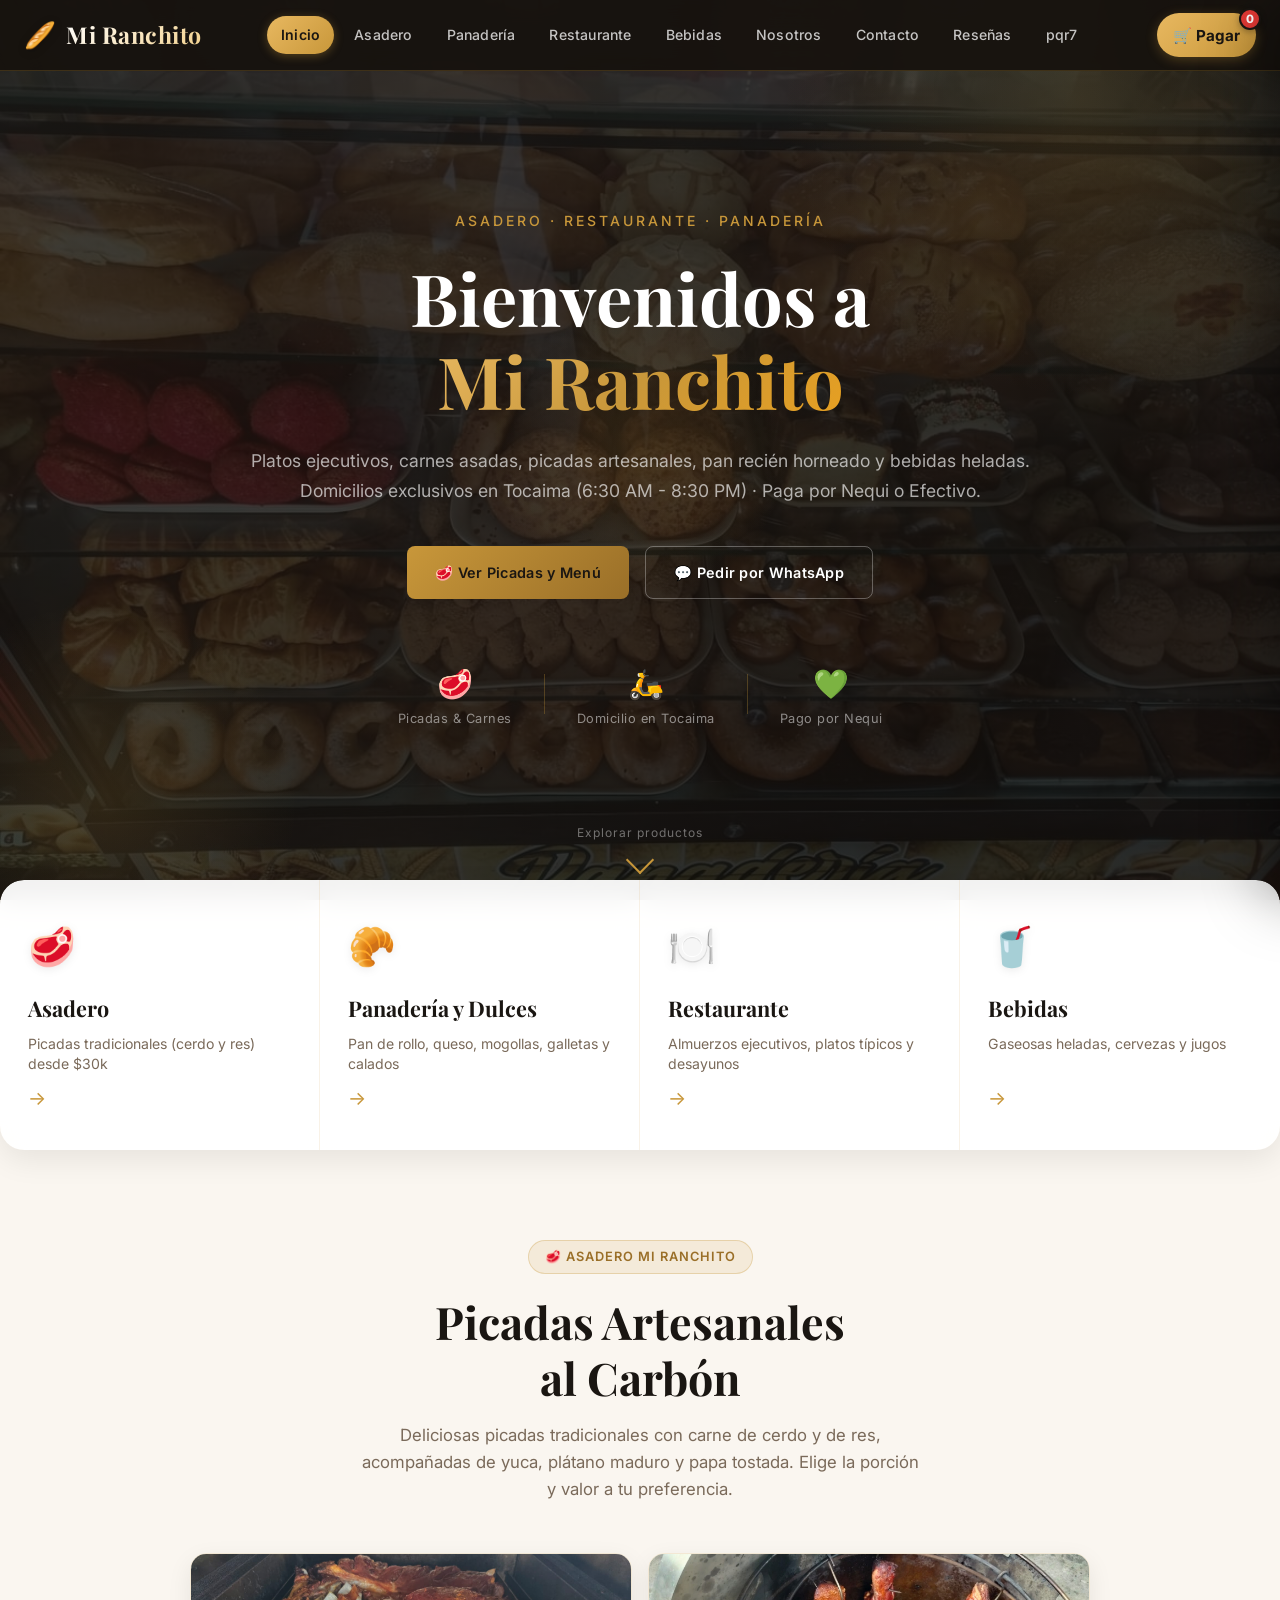
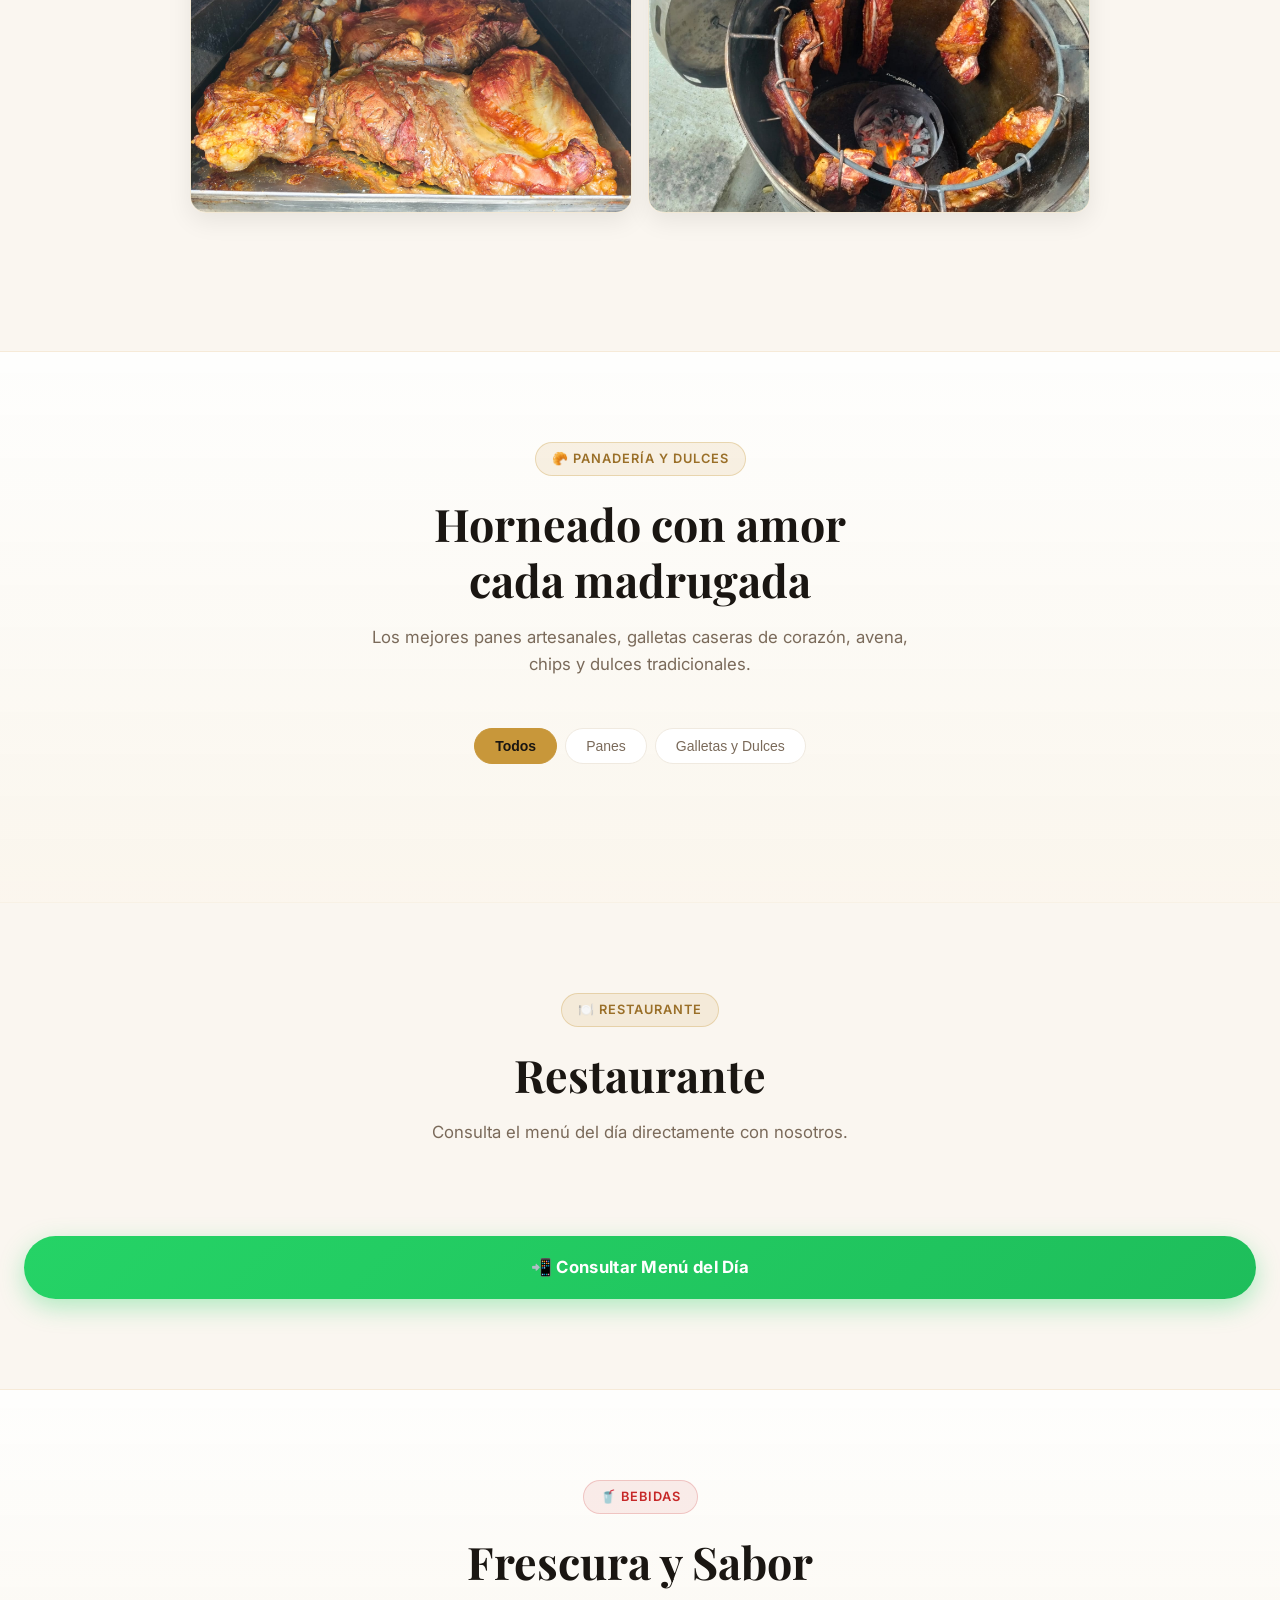
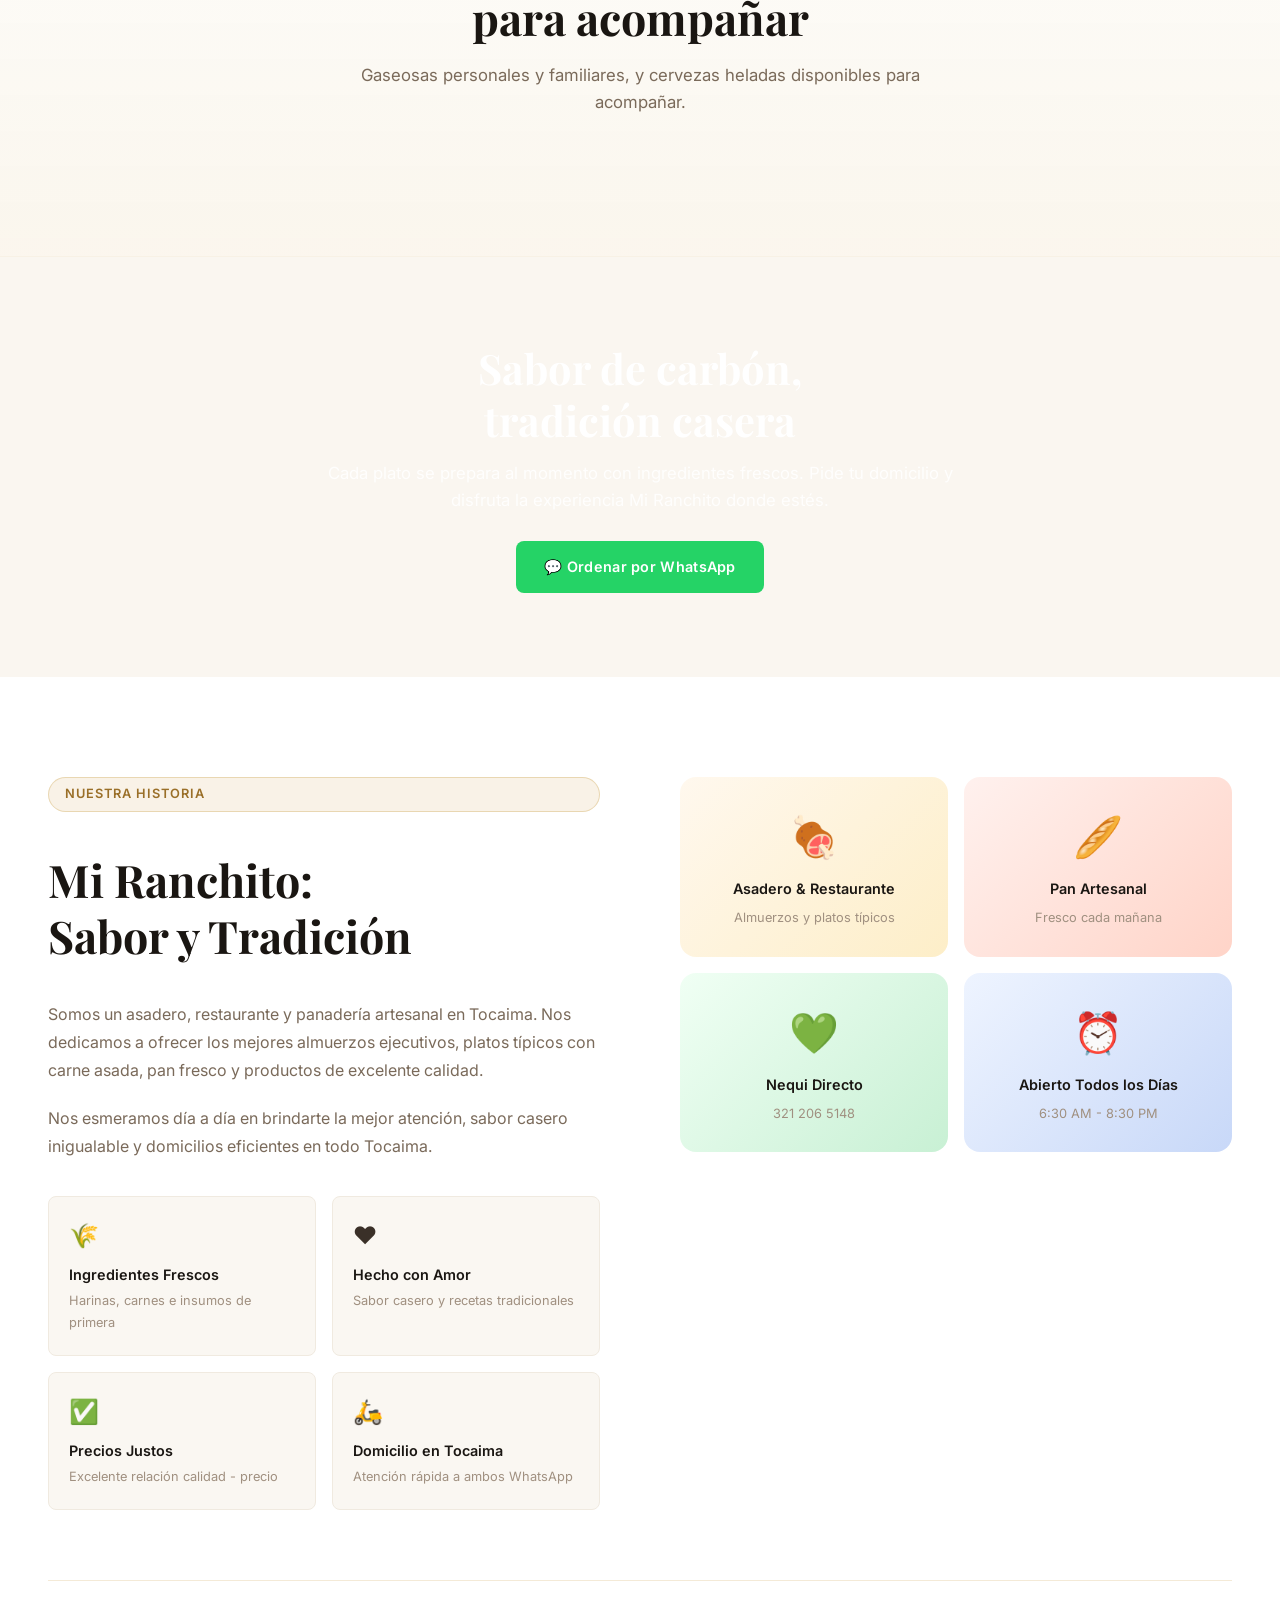
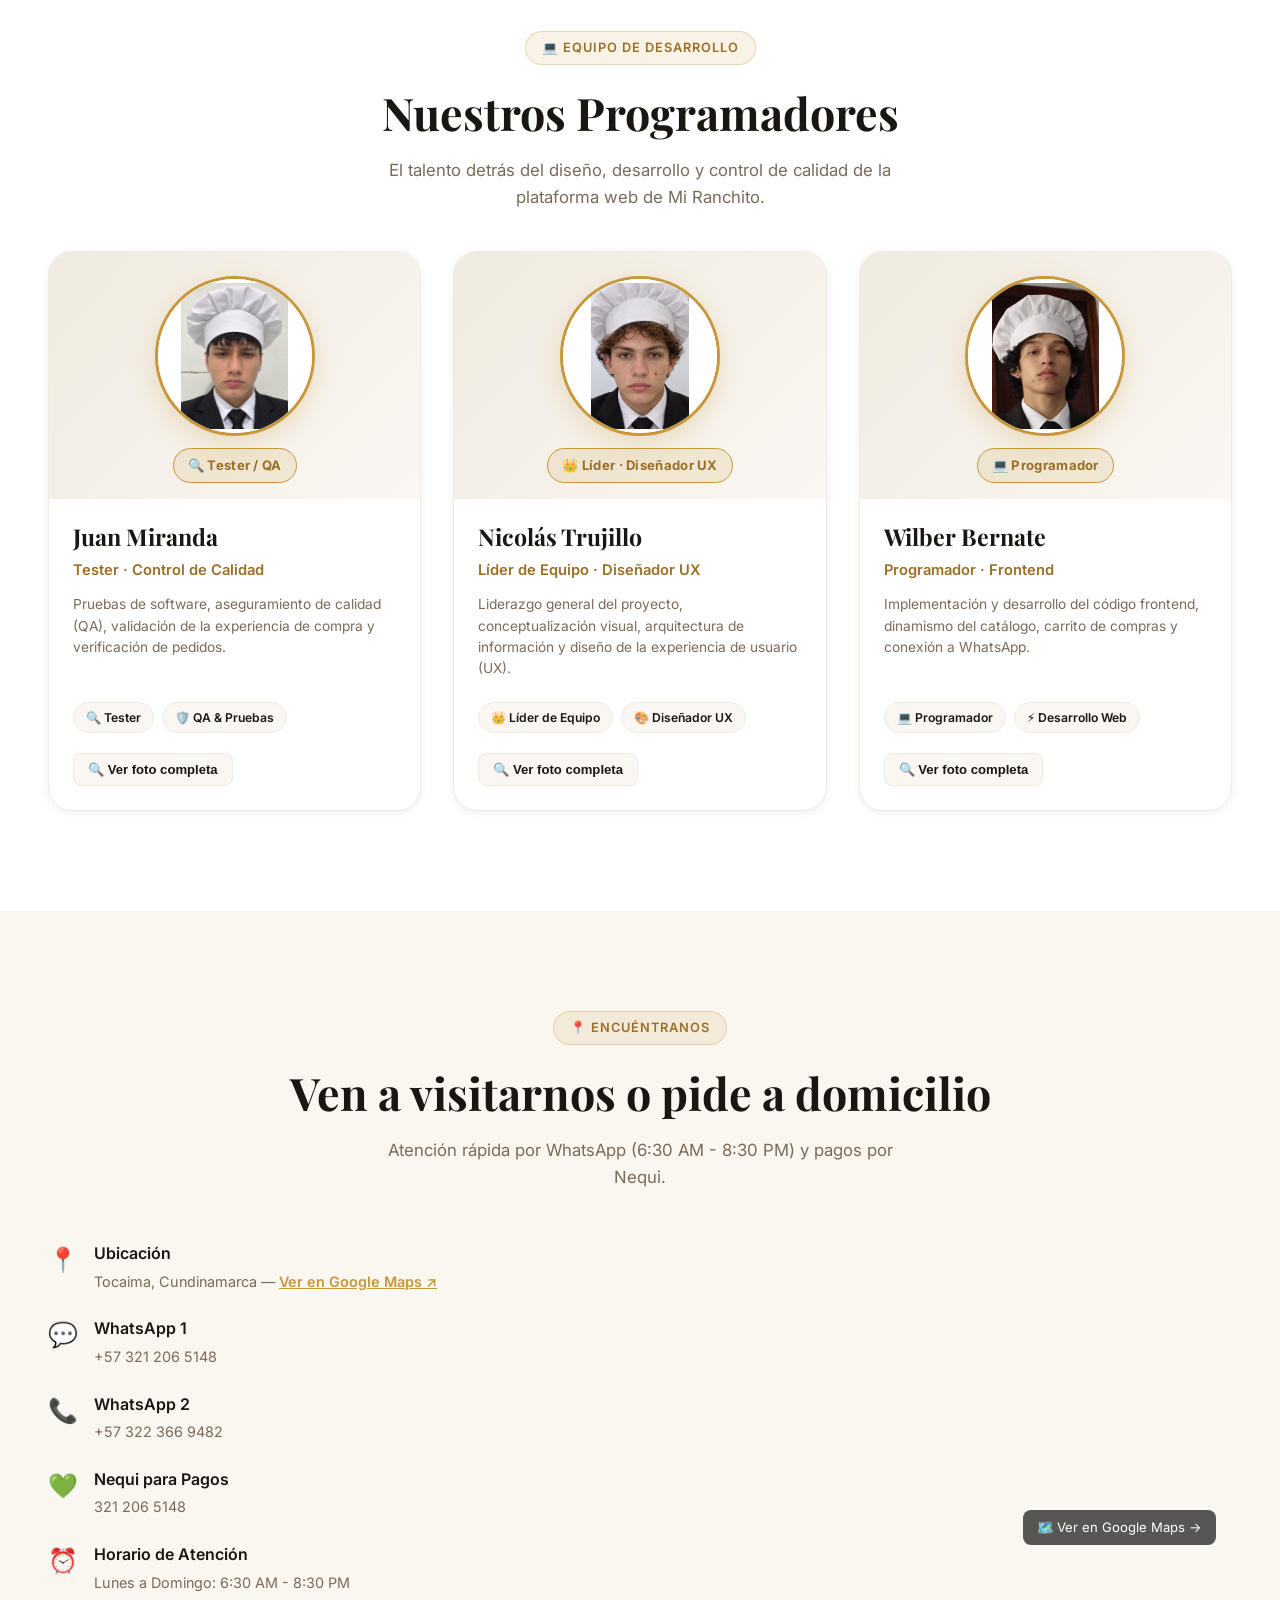
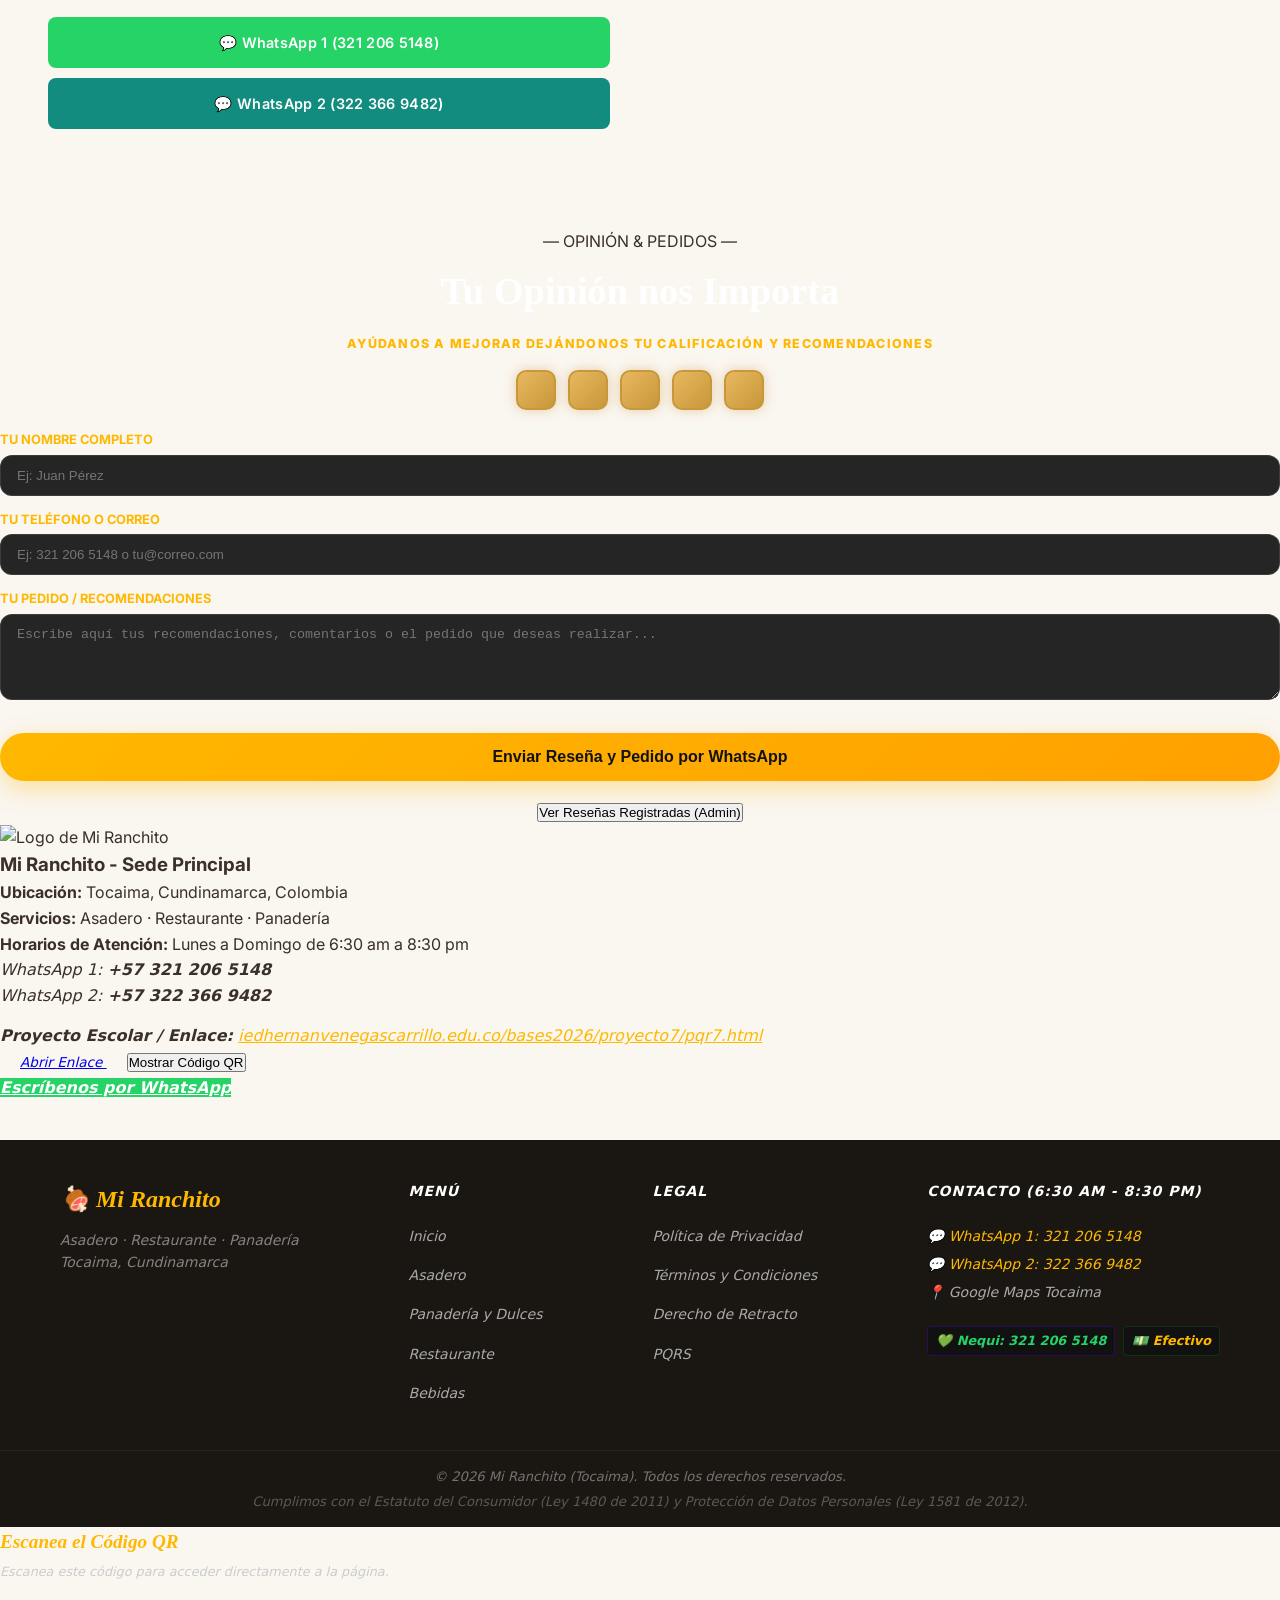
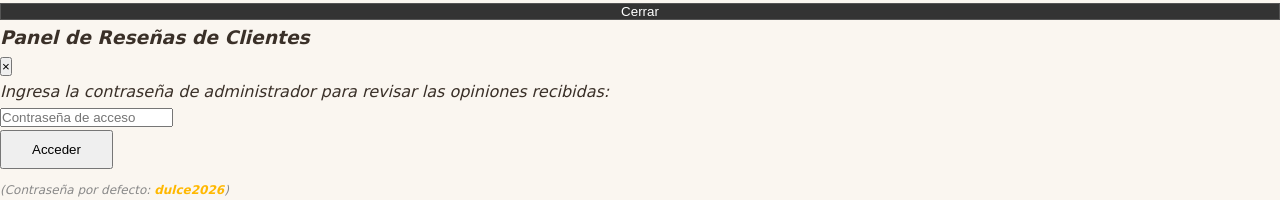
==== commit 282703af: "Update index.html" ====
--- a/index.html
+++ b/index.html
@@ -28,7 +28,7 @@
       <a href="#nosotros" class="nav-link">Nosotros</a>
       <a href="#contacto" class="nav-link">Contacto</a>
       <a href="#resenas" class="nav-link">Reseñas</a>
-      <a href="#resenas" class="nav-link">pqr4</a>
+      <a href="#resenas" class="nav-link">pqr7</a>
     </nav>
     <div class="nav-actions">
       <button class="cart-btn" id="cartBtn" aria-label="Ver pedido y pagar">
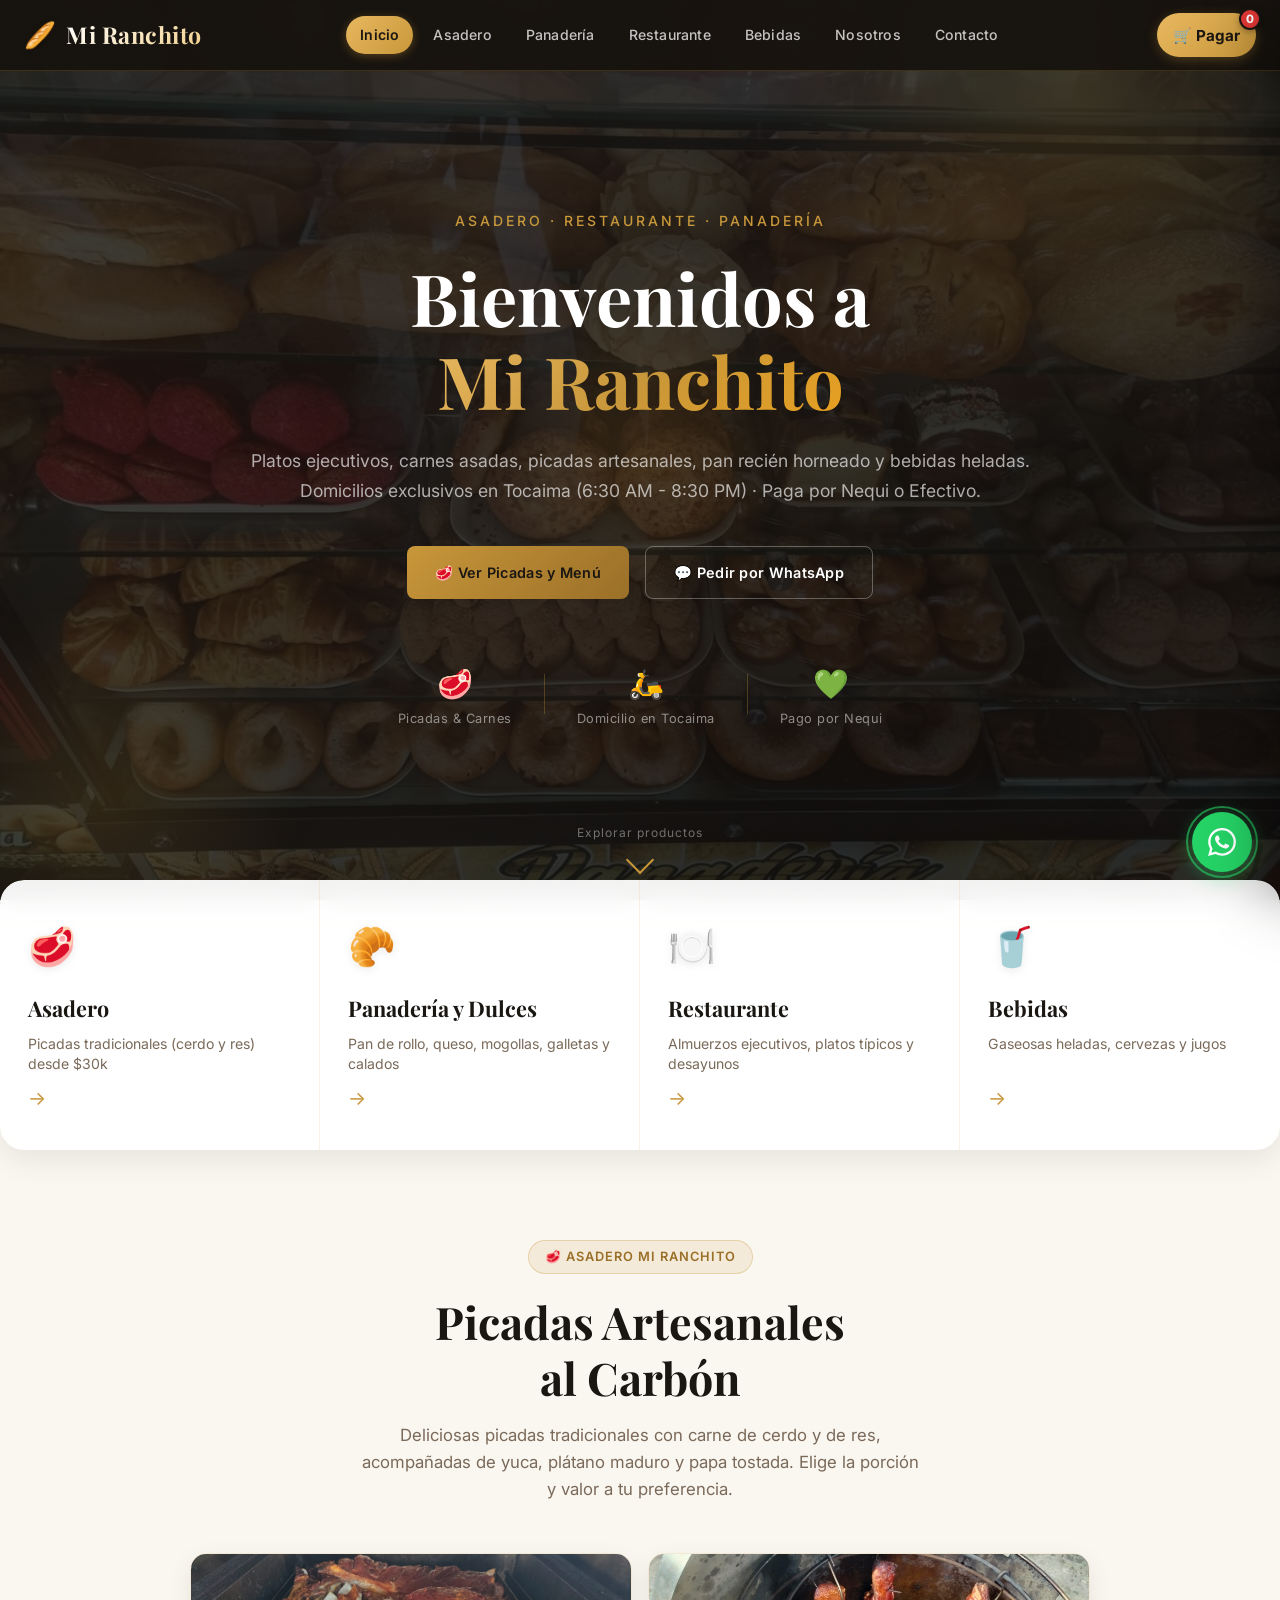
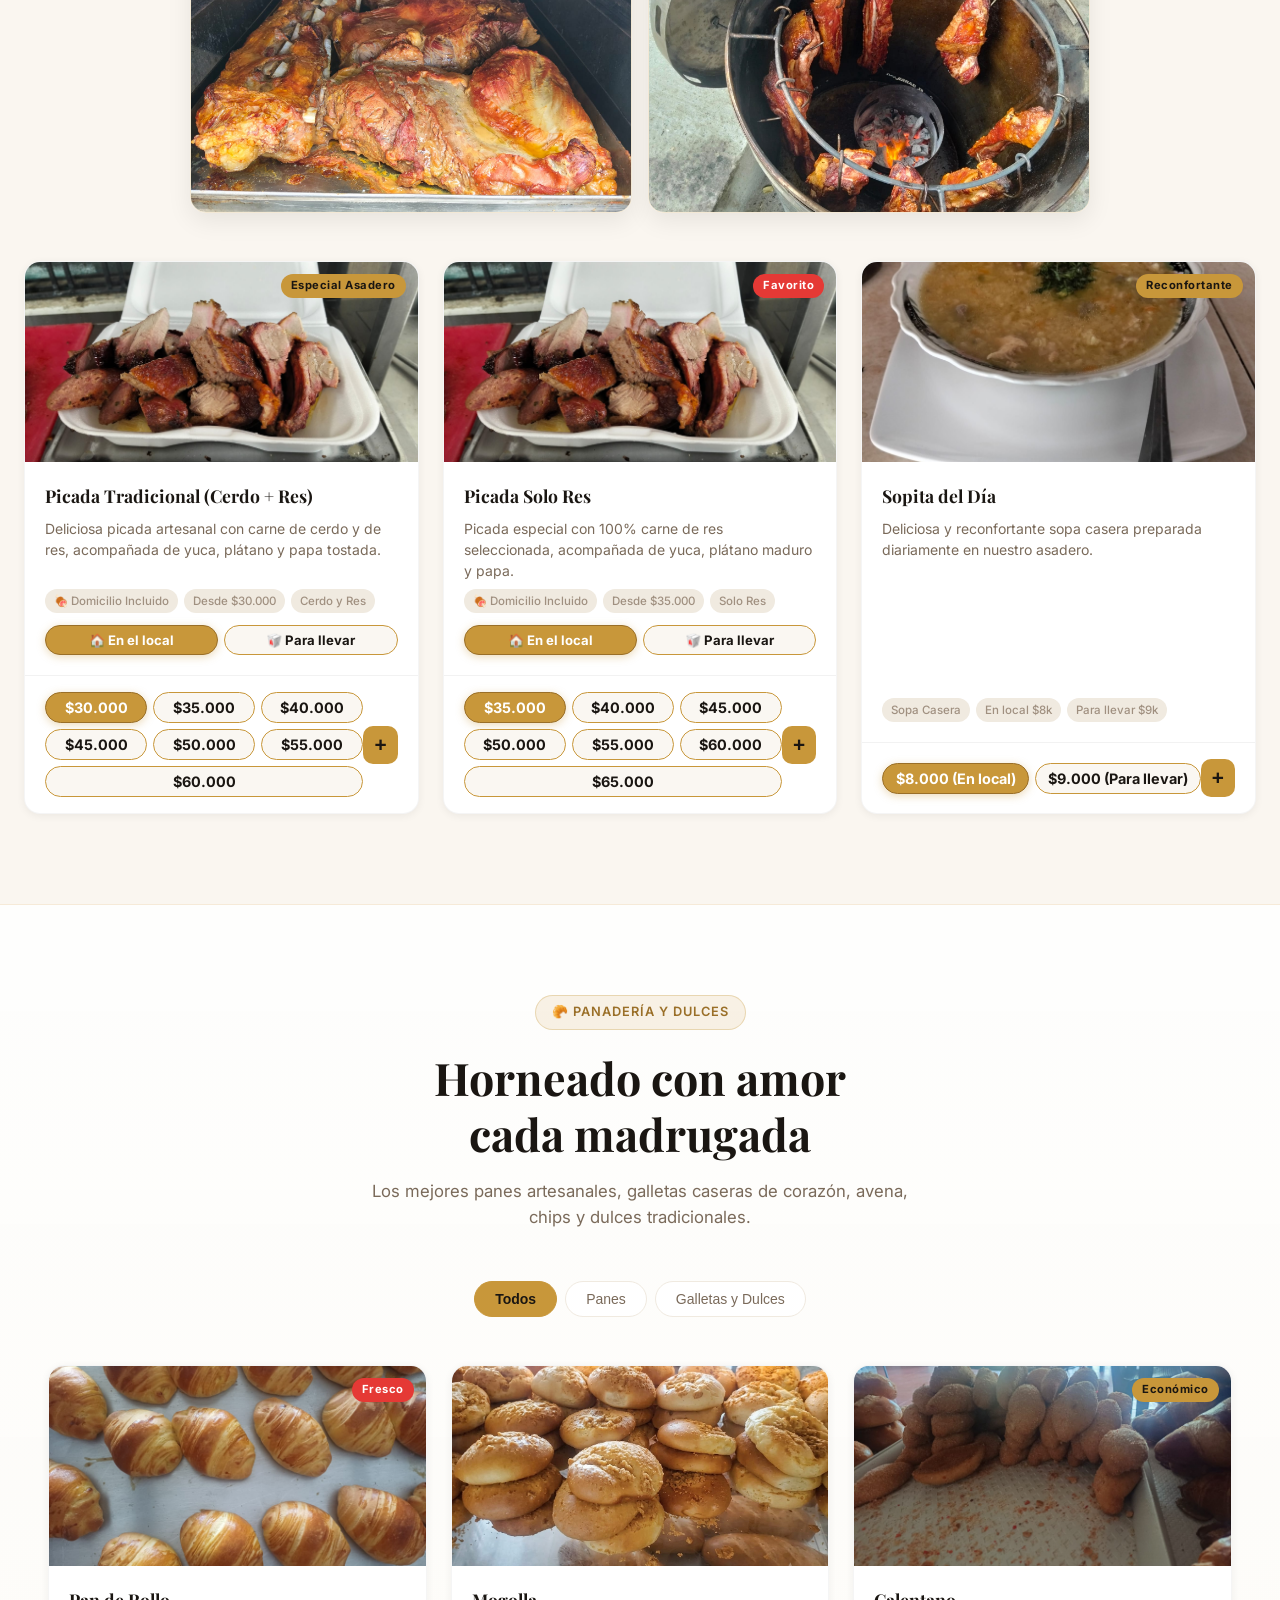
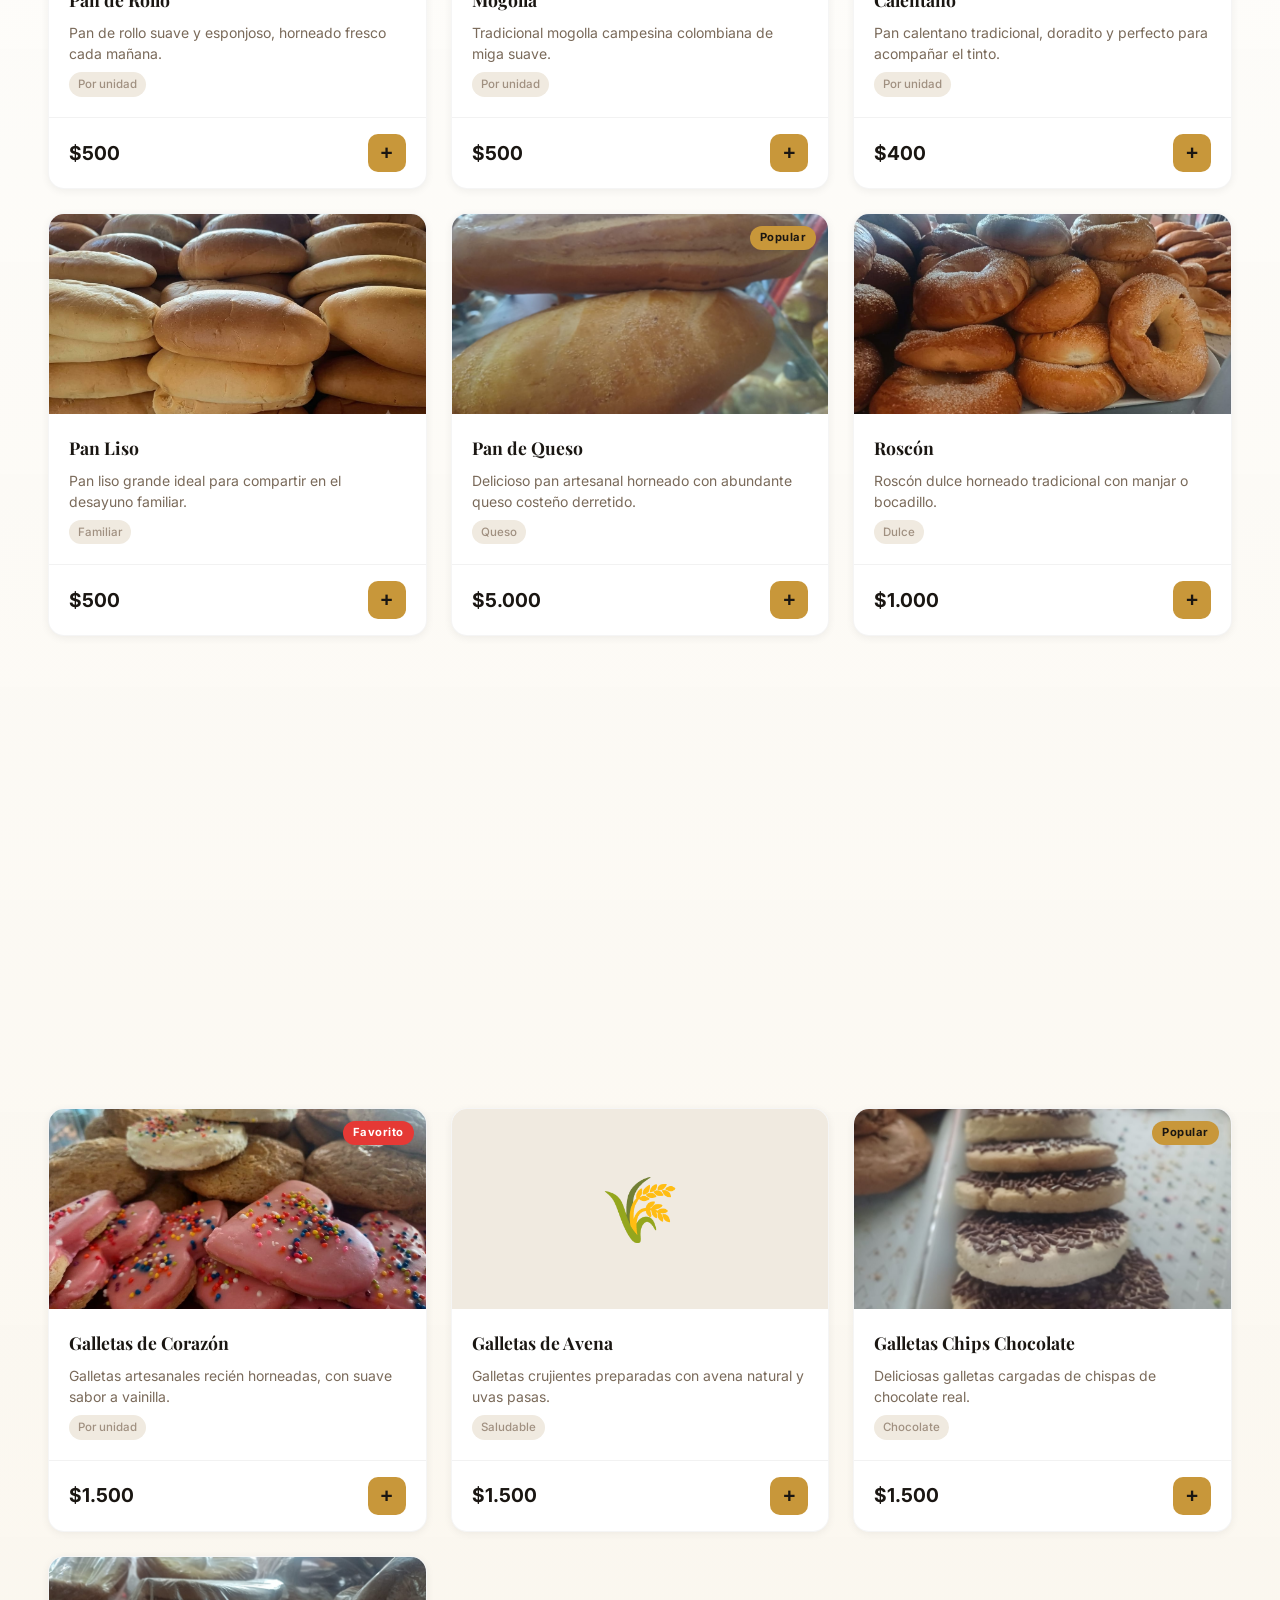
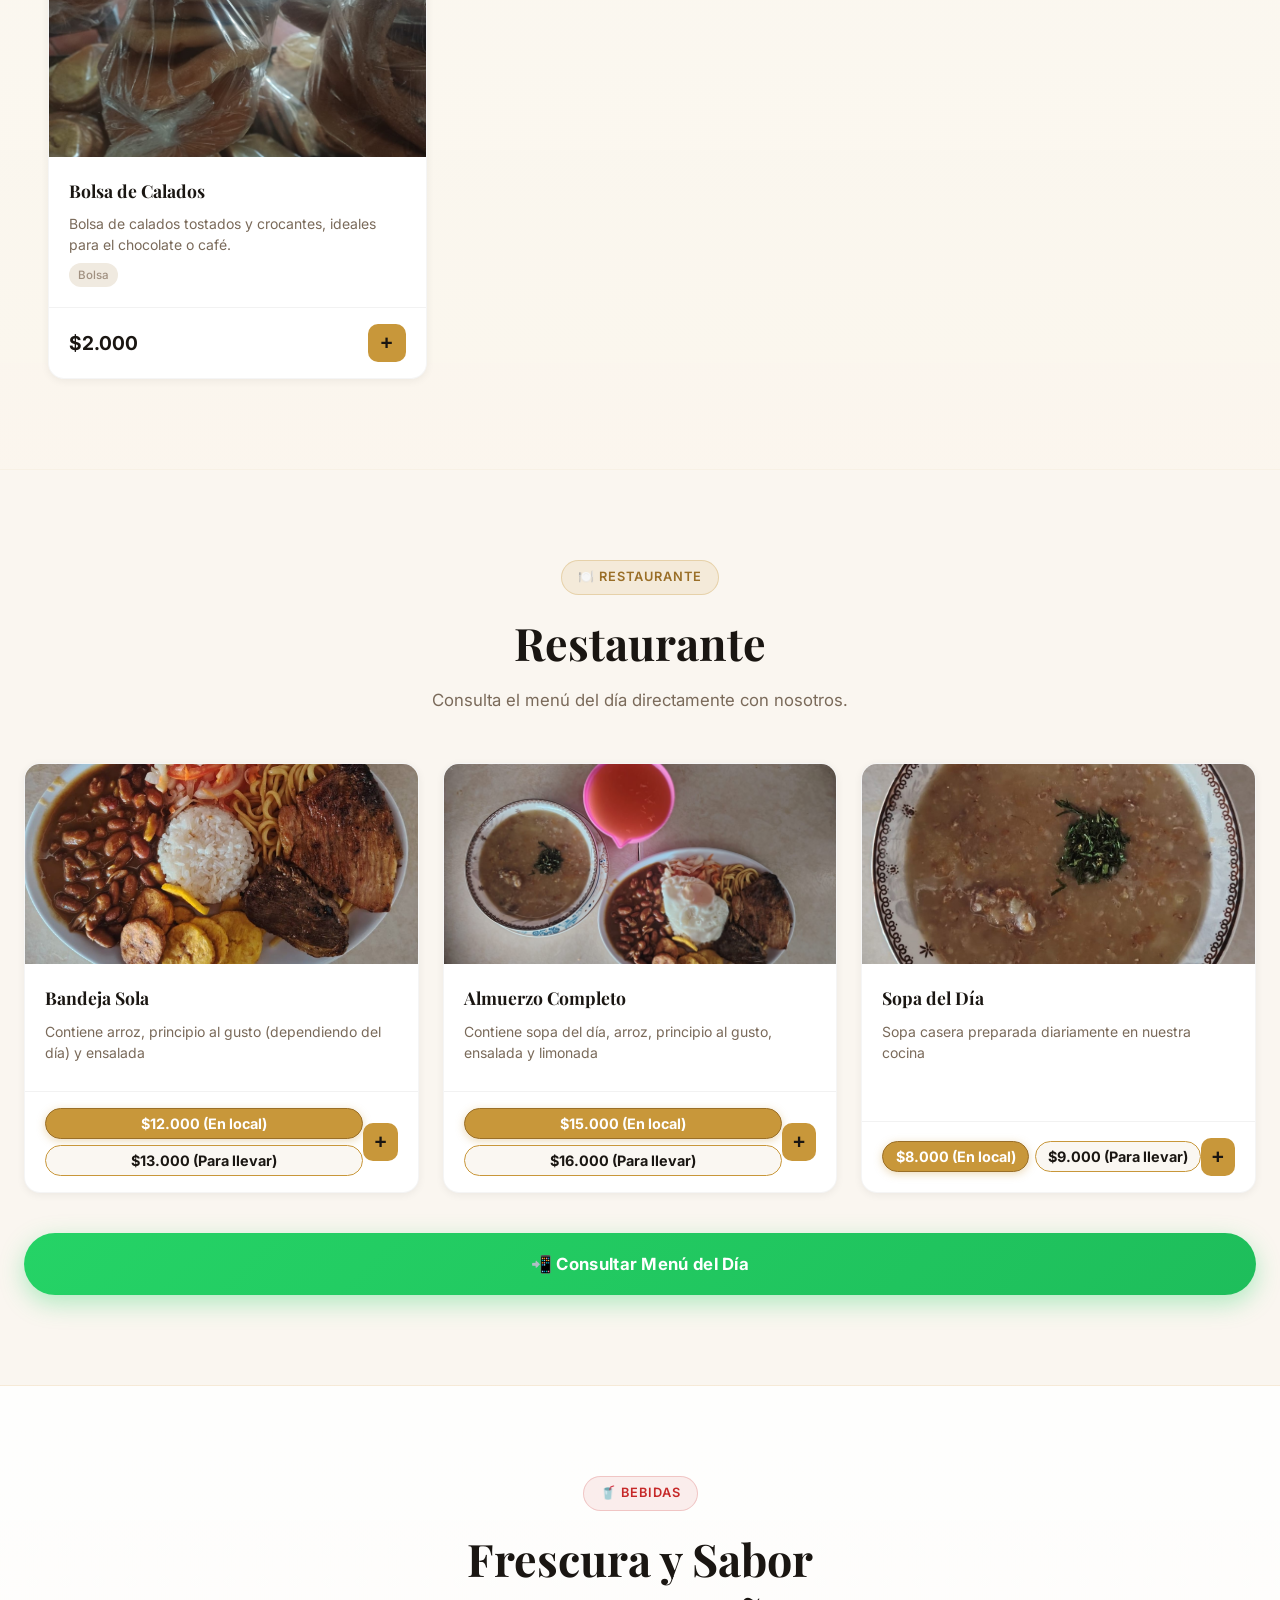
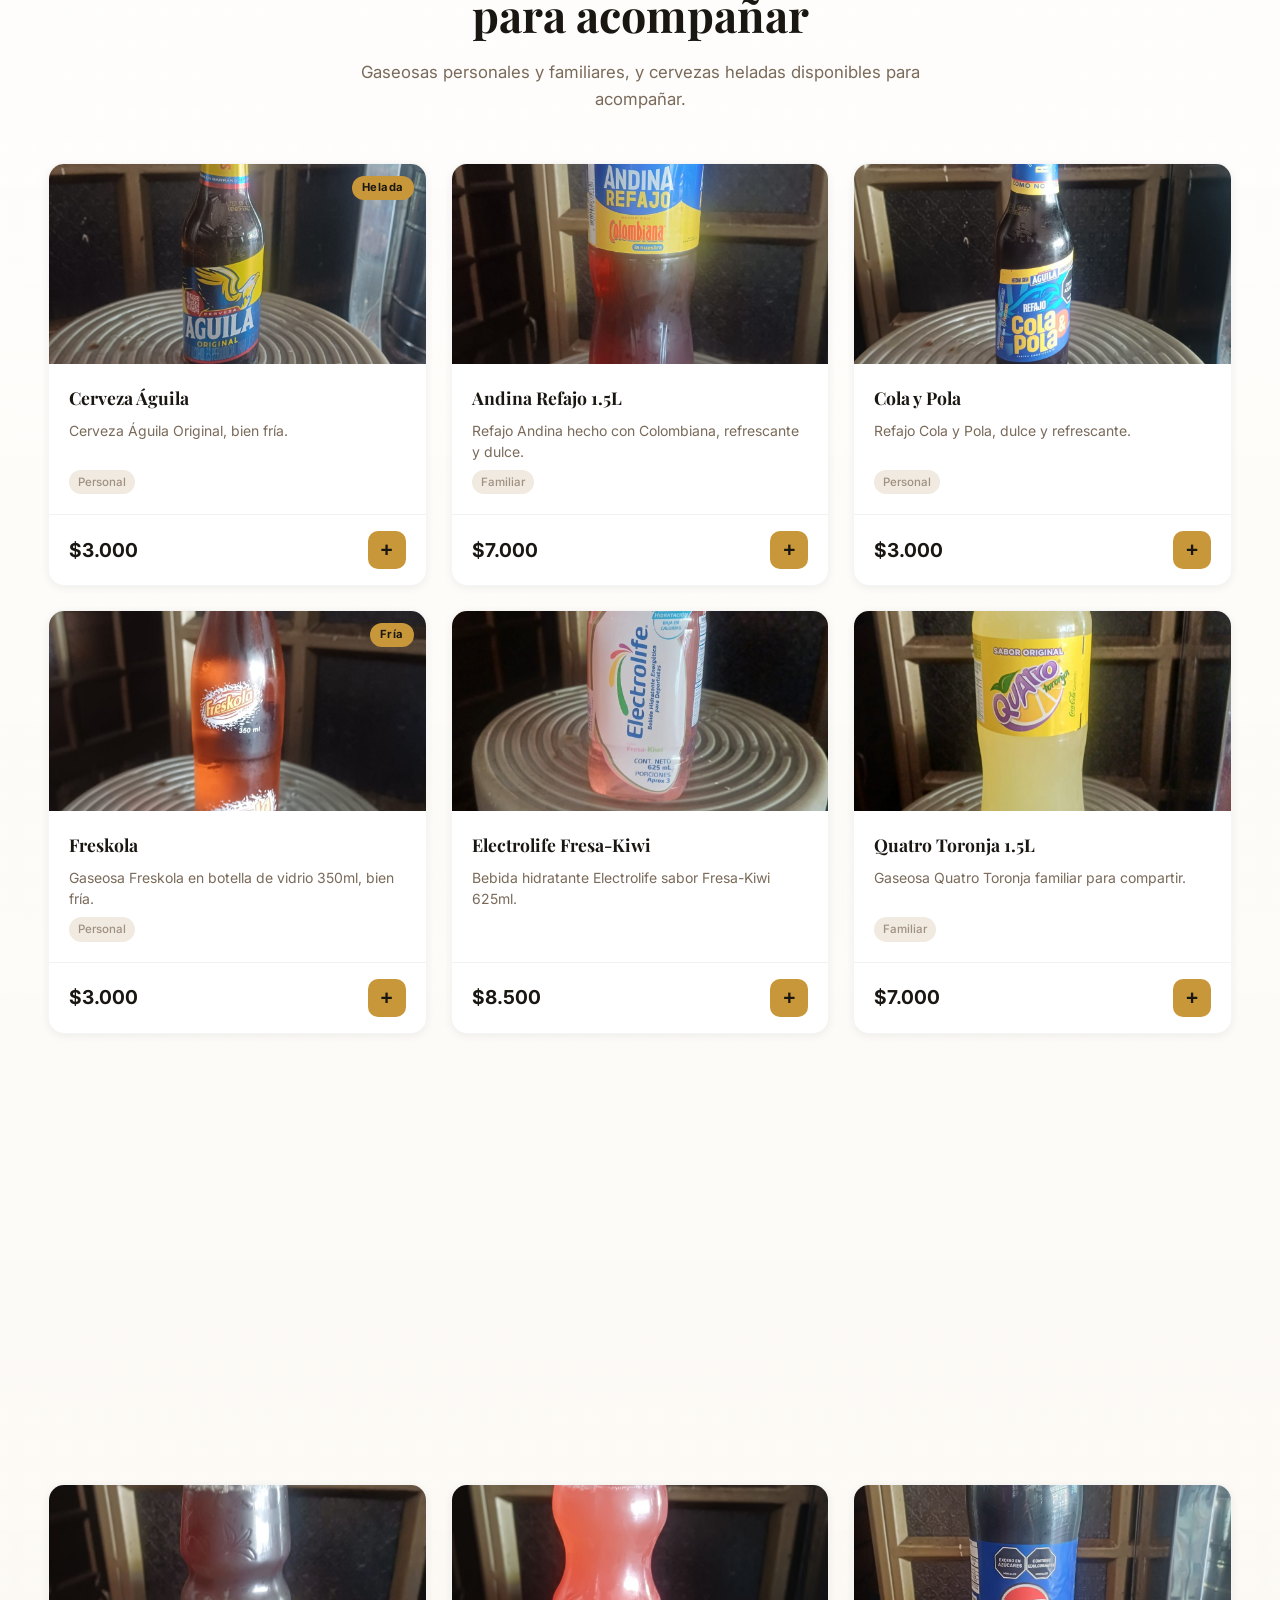
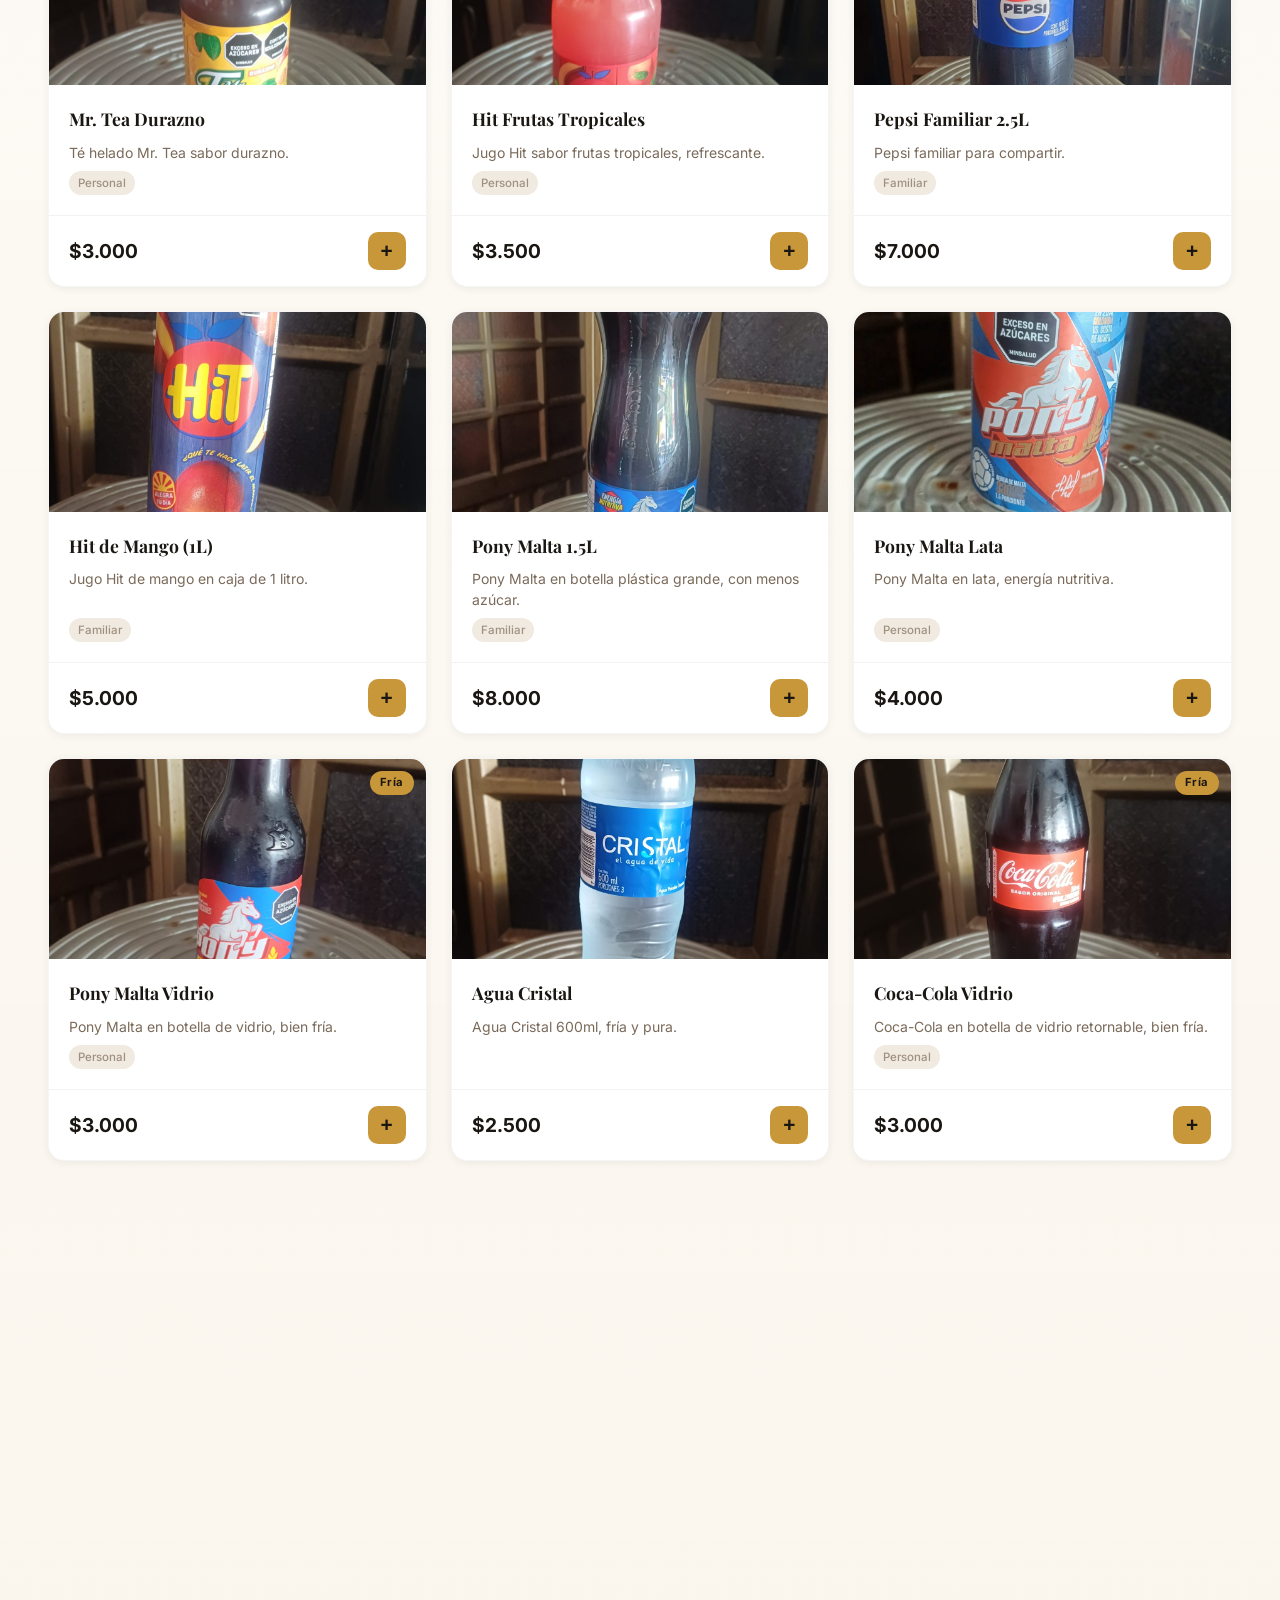
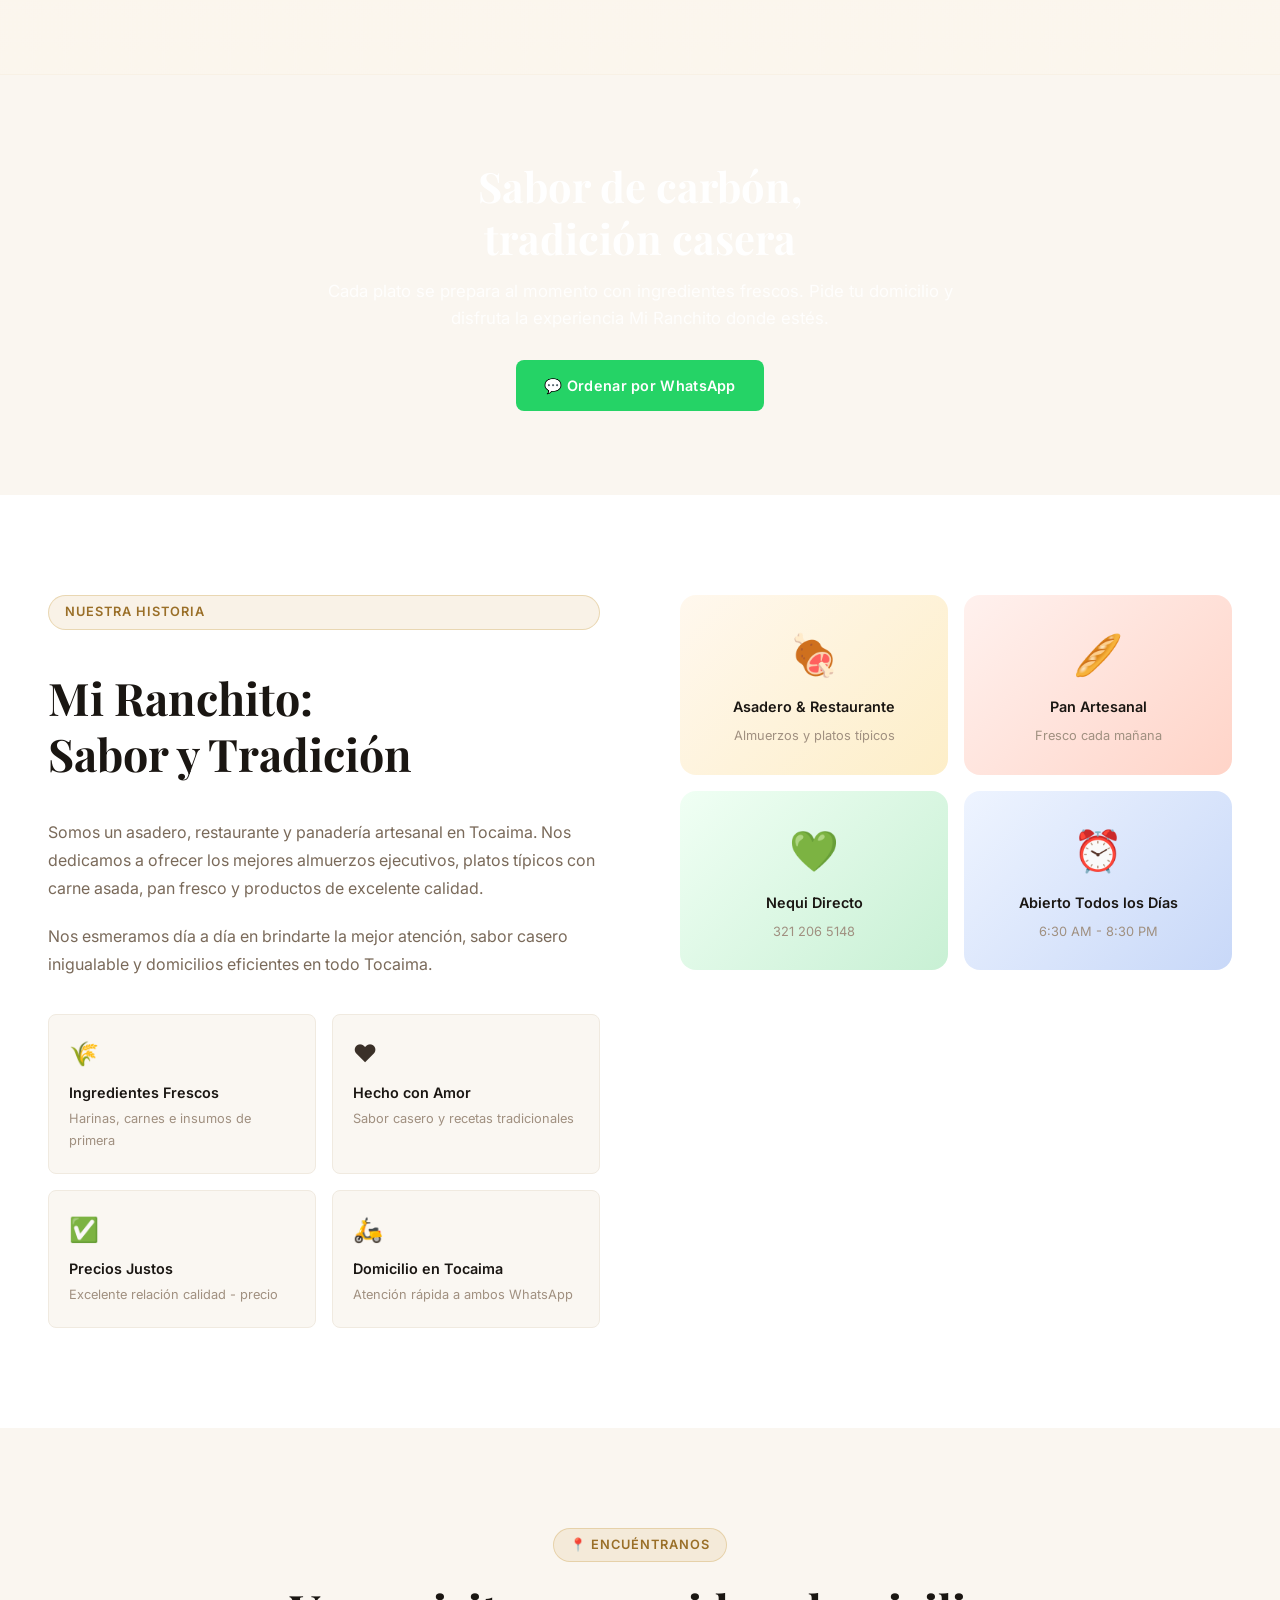
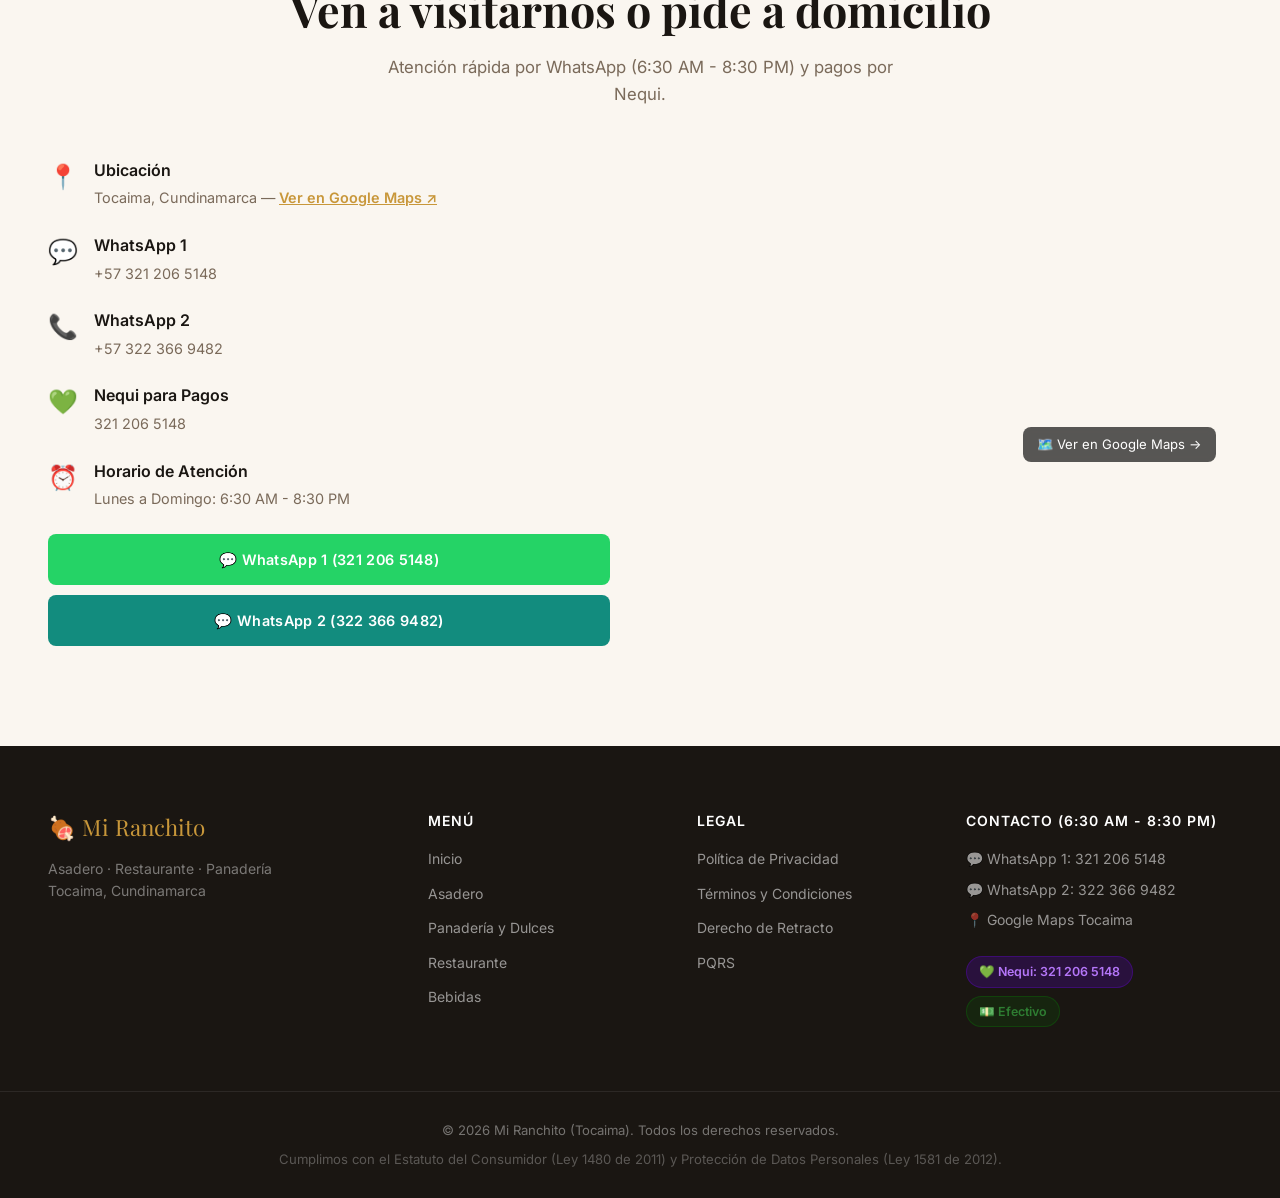
==== commit 7a112eb6: "Add files via upload" ====
--- a/index.html
+++ b/index.html
@@ -1,619 +1,492 @@
-<!DOCTYPE html>
-<html lang="es">
-<head>
-  <meta charset="UTF-8" />
-  <meta name="viewport" content="width=device-width, initial-scale=1.0" />
-  <title>Mi Ranchito — Asadero, Restaurante y Panadería</title>
-  <meta name="description" content="Mi Ranchito en Tocaima: Asadero, Restaurante y Panadería artesanal. Almuerzos ejecutivos, platos típicos, carnes asadas, pan recién horneado y bebidas. Domicilios en Tocaima (6:30 AM - 8:30 PM) y pagos por Nequi (321 206 5148)." />
-  <link rel="stylesheet" href="styles.css" />
-  <link rel="preconnect" href="https://fonts.googleapis.com" />
-  <link rel="icon" type="image/x-icon" href="icono.ico" sizes="any">
-  <link href="https://fonts.googleapis.com/css2?family=Playfair+Display:ital,wght@0,600;0,700;1,600&family=Inter:wght@300;400;500;600&display=swap" rel="stylesheet" />
-</head>
-<body>
-
-<!-- HEADER / NAV -->
-<header id="header">
-  <div class="nav-container">
-    <a class="logo" href="#inicio">
-      <span class="logo-icon">🥖</span>
-      <span class="logo-text">Mi Ranchito</span>
-    </a>
-    <nav class="nav-links" id="navLinks">
-      <a href="#inicio" class="nav-link active">Inicio</a>
-      <a href="#asadero" class="nav-link">Asadero</a>
-      <a href="#panaderia" class="nav-link">Panadería</a>
-      <a href="#restaurante" class="nav-link">Restaurante</a>
-      <a href="#bebidas" class="nav-link">Bebidas</a>
-      <a href="#nosotros" class="nav-link">Nosotros</a>
-      <a href="#contacto" class="nav-link">Contacto</a>
-      <a href="#resenas" class="nav-link">Reseñas</a>
-      <a href="#resenas" class="nav-link">pqr7</a>
-    </nav>
-    <div class="nav-actions">
-      <button class="cart-btn" id="cartBtn" aria-label="Ver pedido y pagar">
-        🛒 <span class="cart-label">Pagar</span><span class="cart-badge" id="cartBadge">0</span>
-      </button>
-      <button class="hamburger" id="hamburger" aria-label="Menu">
-        <span></span><span></span><span></span>
-      </button>
-    </div>
-  </div>
-</header>
-
-<!-- HERO -->
-<section id="inicio" class="hero">
-  <div class="hero-bg-shapes">
-    <div class="shape shape-1"></div>
-    <div class="shape shape-2"></div>
-    <div class="shape shape-3"></div>
-  </div>
-  <div class="hero-content">
-    <p class="hero-eyebrow">Asadero · Restaurante · Panadería</p>
-    <h1 class="hero-title">Bienvenidos a<br/><span class="gradient-text">Mi Ranchito</span></h1>
-    <p class="hero-subtitle">Platos ejecutivos, carnes asadas, picadas artesanales, pan recién horneado y bebidas heladas.<br/>Domicilios exclusivos en Tocaima (6:30 AM - 8:30 PM) · Paga por Nequi o Efectivo.</p>
-    <div class="hero-actions">
-      <a href="#asadero" class="btn btn-primary">🥩 Ver Picadas y Menú</a>
-      <a href="https://wa.me/573212065148" target="_blank" rel="noopener noreferrer" class="btn btn-ghost">💬 Pedir por WhatsApp</a>
-    </div>
-    <div class="hero-stats">
-      <div class="stat"><span class="stat-num">🥩</span><span class="stat-label">Picadas & Carnes</span></div>
-      <div class="stat-divider"></div>
-      <div class="stat"><span class="stat-num">🛵</span><span class="stat-label">Domicilio en Tocaima</span></div>
-      <div class="stat-divider"></div>
-      <div class="stat"><span class="stat-num">💚</span><span class="stat-label">Pago por Nequi</span></div>
-    </div>
-  </div>
-  <div class="hero-scroll-hint">
-    <span>Explorar productos</span>
-    <div class="scroll-arrow"></div>
-  </div>
-</section>
-
-<!-- CATEGORIAS RAPIDAS -->
-<section class="quick-cats">
-  <a href="#asadero" class="qcat-card">
-    <div class="qcat-icon">🥩</div>
-    <h3>Asadero</h3>
-    <p>Picadas tradicionales (cerdo y res) desde $30k</p>
-    <span class="qcat-arrow">&rarr;</span>
-  </a>
-  <a href="#panaderia" class="qcat-card">
-    <div class="qcat-icon">🥐</div>
-    <h3>Panadería y Dulces</h3>
-    <p>Pan de rollo, queso, mogollas, galletas y calados</p>
-    <span class="qcat-arrow">&rarr;</span>
-  </a>
-  <a href="#restaurante" class="qcat-card">
-    <div class="qcat-icon">🍽️</div>
-    <h3>Restaurante</h3>
-    <p>Almuerzos ejecutivos, platos típicos y desayunos</p>
-    <span class="qcat-arrow">&rarr;</span>
-  </a>
-  <a href="#bebidas" class="qcat-card">
-    <div class="qcat-icon">🥤</div>
-    <h3>Bebidas</h3>
-    <p>Gaseosas heladas, cervezas y jugos</p>
-    <span class="qcat-arrow">&rarr;</span>
-  </a>
-</section>
-
-<!-- SECCION ASADERO -->
-<section id="asadero" class="menu-section">
-  <div class="section-header">
-    <span class="section-badge badge-gold">🥩 Asadero Mi Ranchito</span>
-    <h2 class="section-title">Picadas Artesanales<br/>al Carbón</h2>
-    <p class="section-sub">Deliciosas picadas tradicionales con carne de cerdo y de res, acompañadas de yuca, plátano maduro y papa tostada. Elige la porción y valor a tu preferencia.</p>
-  </div>
-  <div class="asadero-gallery">
-    <img src="1.jpeg" alt="Carne asándose al carbón en Mi Ranchito" loading="lazy" />
-    <img src="2.jpeg" alt="Carnes a la parrilla en Mi Ranchito" loading="lazy" />
-  </div>
-  <div class="menu-grid" id="grid-asadero"></div>
-</section>
-
-<!-- SECCION PANADERIA Y GALLETAS -->
-<section id="panaderia" class="menu-section alt-bg">
-  <div class="section-header">
-    <span class="section-badge badge-gold">🥐 Panadería y Dulces</span>
-    <h2 class="section-title">Horneado con amor<br/>cada madrugada</h2>
-    <p class="section-sub">Los mejores panes artesanales, galletas caseras de corazón, avena, chips y dulces tradicionales.</p>
-  </div>
-  <div class="menu-filters" data-section="panaderia">
-    <button class="filter-btn active" data-filter="all">Todos</button>
-    <button class="filter-btn" data-filter="panes">Panes</button>
-    <button class="filter-btn" data-filter="galletas">Galletas y Dulces</button>
-  </div>
-  <div class="menu-grid" id="grid-panaderia"></div>
-</section>
-
-<!-- SECCION EL RESTAURANTE -->
-<section id="restaurante" class="menu-section">
-  <div class="section-header">
-    <span class="section-badge badge-gold">🍽️ Restaurante</span>
-    <h2 class="section-title">Restaurante</h2>
-    <p class="section-sub">Consulta el menú del día directamente con nosotros.</p>
-  </div>
-  <div class="menu-grid" id="grid-restaurante"></div>
-  <div class="menu-dia-cta">
-    <a href="https://api.whatsapp.com/send?phone=573212065148&text=Hola,%20me%20gustar%C3%ADa%20saber%20cu%C3%A1l%20es%20el%20men%C3%BA%20del%20d%C3%ADa%20hoy" target="_blank" rel="noopener noreferrer" class="btn-menu-dia">
-      📲 Consultar Menú del Día
-    </a>
-  </div>
-</section>
-
-<!-- SECCION BEBIDAS -->
-<section id="bebidas" class="menu-section alt-bg">
-  <div class="section-header">
-    <span class="section-badge badge-red">🥤 Bebidas</span>
-    <h2 class="section-title">Frescura y Sabor<br/>para acompañar</h2>
-    <p class="section-sub">Gaseosas personales y familiares, y cervezas heladas disponibles para acompañar.</p>
-  </div>
-  <div class="menu-grid" id="grid-bebidas"></div>
-</section>
-
-<!-- BANNER PARALLAX: efecto premium con imagen fija + overlay -->
-<section class="parallax-banner" aria-label="Vive la experiencia Mi Ranchito">
-  <div class="parallax-banner-content">
-    <h2>Sabor de carbón,<br/>tradición casera</h2>
-    <p>Cada plato se prepara al momento con ingredientes frescos. Pide tu domicilio y disfruta la experiencia Mi Ranchito donde estés.</p>
-    <a href="https://wa.me/573212065148" target="_blank" rel="noopener noreferrer" class="btn btn-whatsapp">
-      💬 Ordenar por WhatsApp
-    </a>
-  </div>
-</section>
-
-<!-- NOSOTROS -->
-<section id="nosotros" class="about-section alt-bg">
-  <div class="about-grid">
-    <div class="about-text">
-      <span class="section-badge badge-gold">Nuestra Historia</span>
-      <h2 class="section-title">Mi Ranchito:<br/>Sabor y Tradición</h2>
-      <p>Somos un asadero, restaurante y panadería artesanal en Tocaima. Nos dedicamos a ofrecer los mejores almuerzos ejecutivos, platos típicos con carne asada, pan fresco y productos de excelente calidad.</p>
-      <p>Nos esmeramos día a día en brindarte la mejor atención, sabor casero inigualable y domicilios eficientes en todo Tocaima.</p>
-      <div class="values-grid">
-        <div class="value-card"><span class="value-icon">🌾</span><h4>Ingredientes Frescos</h4><p>Harinas, carnes e insumos de primera</p></div>
-        <div class="value-card"><span class="value-icon">❤️</span><h4>Hecho con Amor</h4><p>Sabor casero y recetas tradicionales</p></div>
-        <div class="value-card"><span class="value-icon">✅</span><h4>Precios Justos</h4><p>Excelente relación calidad - precio</p></div>
-        <div class="value-card"><span class="value-icon">🛵</span><h4>Domicilio en Tocaima</h4><p>Atención rápida a ambos WhatsApp</p></div>
-      </div>
-    </div>
-    <div class="about-visual">
-      <div class="visual-card vc-1"><div class="vc-icon">🍖</div><p>Asadero & Restaurante</p><small>Almuerzos y platos típicos</small></div>
-      <div class="visual-card vc-2"><div class="vc-icon">🥖</div><p>Pan Artesanal</p><small>Fresco cada mañana</small></div>
-      <div class="visual-card vc-3"><div class="vc-icon">💚</div><p>Nequi Directo</p><small>321 206 5148</small></div>
-      <div class="visual-card vc-4"><div class="vc-icon">⏰</div><p>Abierto Todos los Días</p><small>6:30 AM - 8:30 PM</small></div>
-    </div>
-  </div>
-
-  <!-- EQUIPO DE DESARROLLO -->
-  <div class="team-container">
-    <div class="section-header team-header">
-      <span class="section-badge badge-gold">💻 Equipo de Desarrollo</span>
-      <h2 class="section-title">Nuestros Programadores</h2>
-      <p class="section-sub">El talento detrás del diseño, desarrollo y control de calidad de la plataforma web de Mi Ranchito.</p>
-    </div>
-
-    <div class="team-grid">
-      <!-- MIRANDA (IZQUIERDA) -->
-      <div class="team-card">
-        <div class="team-avatar-container">
-          <div class="team-circle-avatar" onclick="openPhotoModal('miranda.png', 'Juan Miranda', 'Tester · Control de Calidad')" title="Clic para ampliar foto completa" role="button" tabindex="0">
-            <img src="miranda.png" alt="Juan Miranda — Tester" class="team-circle-img" loading="lazy" />
-          </div>
-          <span class="team-badge-pill">🔍 Tester / QA</span>
-        </div>
-        <div class="team-body">
-          <h3 class="team-name">Juan Miranda</h3>
-          <p class="team-role">Tester &middot; Control de Calidad</p>
-          <p class="team-desc">Pruebas de software, aseguramiento de calidad (QA), validación de la experiencia de compra y verificación de pedidos.</p>
-          <div class="team-tags">
-            <span class="team-tag-item">🔍 Tester</span>
-            <span class="team-tag-item">🛡️ QA &amp; Pruebas</span>
-          </div>
-          <button type="button" class="btn-zoom-photo" onclick="openPhotoModal('miranda.png', 'Juan Miranda', 'Tester · Control de Calidad')">
-            🔍 Ver foto completa
-          </button>
-        </div>
-      </div>
-
-      <!-- NICOLÁS (CENTRO) -->
-      <div class="team-card">
-        <div class="team-avatar-container">
-          <div class="team-circle-avatar" onclick="openPhotoModal('yo.png', 'Nicolás Trujillo', 'Líder de Equipo · Diseñador UX')" title="Clic para ampliar foto completa" role="button" tabindex="0">
-            <img src="yo.png" alt="Nicolás Trujillo — Líder de equipo y Diseñador UX" class="team-circle-img" loading="lazy" />
-          </div>
-          <span class="team-badge-pill">👑 Líder &middot; Diseñador UX</span>
-        </div>
-        <div class="team-body">
-          <h3 class="team-name">Nicolás Trujillo</h3>
-          <p class="team-role">Líder de Equipo &middot; Diseñador UX</p>
-          <p class="team-desc">Liderazgo general del proyecto, conceptualización visual, arquitectura de información y diseño de la experiencia de usuario (UX).</p>
-          <div class="team-tags">
-            <span class="team-tag-item">👑 Líder de Equipo</span>
-            <span class="team-tag-item">🎨 Diseñador UX</span>
-          </div>
-          <button type="button" class="btn-zoom-photo" onclick="openPhotoModal('yo.png', 'Nicolás Trujillo', 'Líder de Equipo · Diseñador UX')">
-            🔍 Ver foto completa
-          </button>
-        </div>
-      </div>
-
-      <!-- WILBER (DERECHA) -->
-      <div class="team-card">
-        <div class="team-avatar-container">
-          <div class="team-circle-avatar" onclick="openPhotoModal('wilber.png', 'Wilber Bernate', 'Programador · Frontend')" title="Clic para ampliar foto completa" role="button" tabindex="0">
-            <img src="wilber.png" alt="Wilber Bernate — Programador" class="team-circle-img" loading="lazy" />
-          </div>
-          <span class="team-badge-pill">💻 Programador</span>
-        </div>
-        <div class="team-body">
-          <h3 class="team-name">Wilber Bernate</h3>
-          <p class="team-role">Programador &middot; Frontend</p>
-          <p class="team-desc">Implementación y desarrollo del código frontend, dinamismo del catálogo, carrito de compras y conexión a WhatsApp.</p>
-          <div class="team-tags">
-            <span class="team-tag-item">💻 Programador</span>
-            <span class="team-tag-item">⚡ Desarrollo Web</span>
-          </div>
-          <button type="button" class="btn-zoom-photo" onclick="openPhotoModal('wilber.png', 'Wilber Bernate', 'Programador · Frontend')">
-            🔍 Ver foto completa
-          </button>
-        </div>
-      </div>
-    </div>
-  </div>
-</section>
-
-<!-- CONTACTO -->
-<section id="contacto" class="contact-section">
-  <div class="section-header">
-    <span class="section-badge badge-gold">📍 Encuéntranos</span>
-    <h2 class="section-title">Ven a visitarnos o pide a domicilio</h2>
-    <p class="section-sub">Atención rápida por WhatsApp (6:30 AM - 8:30 PM) y pagos por Nequi.</p>
-  </div>
-  <div class="contact-grid">
-    <div class="contact-info">
-      <div class="contact-item">
-        <span class="contact-icon">📍</span>
-        <div>
-          <strong>Ubicación</strong>
-          <p>Tocaima, Cundinamarca — <a href="https://www.google.com/maps/search/?api=1&amp;query=4.4547957,-74.6428656" target="_blank" rel="noopener noreferrer" style="color:#C8973A; font-weight:600;">Ver en Google Maps ↗️</a></p>
-        </div>
-      </div>
-      <div class="contact-item">
-        <span class="contact-icon">💬</span>
-        <div><strong>WhatsApp 1</strong><p>+57 321 206 5148</p></div>
-      </div>
-      <div class="contact-item">
-        <span class="contact-icon">📞</span>
-        <div><strong>WhatsApp 2</strong><p>+57 322 366 9482</p></div>
-      </div>
-      <div class="contact-item">
-        <span class="contact-icon">💚</span>
-        <div><strong>Nequi para Pagos</strong><p>321 206 5148</p></div>
-      </div>
-      <div class="contact-item">
-        <span class="contact-icon">⏰</span>
-        <div><strong>Horario de Atención</strong><p>Lunes a Domingo: 6:30 AM - 8:30 PM</p></div>
-      </div>
-      <div class="wa-buttons">
-        <a href="https://wa.me/573212065148" target="_blank" rel="noopener noreferrer" class="btn btn-whatsapp btn-full">
-          💬 WhatsApp 1 (321 206 5148)
-        </a>
-        <a href="https://wa.me/573223669482" target="_blank" rel="noopener noreferrer" class="btn btn-whatsapp-alt btn-full" style="margin-top:10px">
-          💬 WhatsApp 2 (322 366 9482)
-        </a>
-      </div>
-    </div>
-    <div class="map-placeholder" onclick="window.open('https://www.google.com/maps/search/?api=1&query=4.4547957,-74.6428656','_blank')">
-      <iframe
-        src="https://www.google.com/maps?q=4.4547957,-74.6428656&amp;z=17&amp;output=embed"
-        width="100%" height="100%" style="border:0;border-radius:16px;" allowfullscreen="" loading="lazy"
-        title="Ubicación en Tocaima, Cundinamarca">
-      </iframe>
-      <div class="map-cta">🗺️ Ver en Google Maps &rarr;</div>
-    </div>
-  </div>
-</section>
-<main class="contact-page-section section-dark">
-        <div class="bakery-bg-pattern" aria-hidden="true"><i class="fas fa-bread-slice bakery-bg-bread"></i><i class="fas fa-croissant bakery-bg-croissant"></i><i class="fas fa-cookie-bite bakery-bg-cookie"></i><i class="fas fa-cake-candles bakery-bg-cake"></i></div>
-        <div class="container contact-page-grid">
-            <div class="contact-form glass-card" data-aos="fade-right">
-                <div class="section-header contact-page-header" style="text-align: center; margin-bottom: 16px;">
-                    <span class="section-label">— OPINIÓN & PEDIDOS —</span>
-                    <h2 style="font-family: 'Cinzel', serif; font-size: clamp(1.8rem, 3vw, 2.4rem); color: #ffffff; margin: 6px 0;">Tu Opinión nos Importa</h2>
-                    <div class="section-line" style="margin: 8px auto 12px;"></div>
-                    <p class="review-section-sub" style="color: #ffb800; font-size: 0.78rem; font-weight: 800; letter-spacing: 0.1em; text-transform: uppercase; margin: 0;">AYÚDANOS A MEJORAR DEJÁNDONOS TU CALIFICACIÓN Y RECOMENDACIONES</p>
-                </div>
-
-                <!-- 5 Estrellas Interactivas -->
-                <div class="star-rating-wrap" id="starRatingGroup" style="display: flex; justify-content: center; gap: 12px; margin-bottom: 20px;">
-                    <i class="fas fa-star star-btn active" data-value="1" title="1 Estrella"></i>
-                    <i class="fas fa-star star-btn active" data-value="2" title="2 Estrellas"></i>
-                    <i class="fas fa-star star-btn active" data-value="3" title="3 Estrellas"></i>
-                    <i class="fas fa-star star-btn active" data-value="4" title="4 Estrellas"></i>
-                    <i class="fas fa-star star-btn active" data-value="5" title="5 Estrellas"></i>
-                </div>
-                <input type="hidden" id="starRatingValue" value="5">
-
-                <form id="unified-contact-form" onsubmit="handleUnifiedSubmit(event)">
-                    <div class="form-group" style="margin-bottom: 14px;">
-                        <label for="nombre" style="font-size: 0.8rem; font-weight: 700; color: #ffb800; text-transform: uppercase; margin-bottom: 4px; display: block;">Tu Nombre Completo</label>
-                        <input type="text" id="nombre" name="nombre" required placeholder="Ej: Juan Pérez" style="width: 100%; background: #252525; border: 1px solid rgba(255,255,255,0.1); border-radius: 12px; padding: 12px 16px; color: #fff; outline: none;">
-                    </div>
-                    <div class="form-group" style="margin-bottom: 14px;">
-                        <label for="telefono" style="font-size: 0.8rem; font-weight: 700; color: #ffb800; text-transform: uppercase; margin-bottom: 4px; display: block;">Tu Teléfono o Correo</label>
-                        <input type="text" id="telefono" name="telefono" required placeholder="Ej: 321 206 5148 o tu@correo.com" style="width: 100%; background: #252525; border: 1px solid rgba(255,255,255,0.1); border-radius: 12px; padding: 12px 16px; color: #fff; outline: none;">
-                    </div>
-                    <div class="form-group" style="margin-bottom: 18px;">
-                        <label for="mensaje" style="font-size: 0.8rem; font-weight: 700; color: #ffb800; text-transform: uppercase; margin-bottom: 4px; display: block;">Tu Pedido / Recomendaciones</label>
-                        <textarea id="mensaje" name="mensaje" rows="4" required placeholder="Escribe aquí tus recomendaciones, comentarios o el pedido que deseas realizar..." style="width: 100%; background: #252525; border: 1px solid rgba(255,255,255,0.1); border-radius: 12px; padding: 12px 16px; color: #fff; outline: none; resize: vertical;"></textarea>
-                    </div>
-                    
-                    <button type="submit" class="btn-review-submit" style="width: 100%; background: linear-gradient(135deg, #ffb800, #ffa000); color: #121212; border: none; padding: 15px; border-radius: 50px; font-size: 1rem; font-weight: 800; cursor: pointer; box-shadow: 0 8px 25px rgba(255,184,0,0.35); transition: all 0.3s ease;">
-                        <i class="fab fa-whatsapp"></i> Enviar Reseña y Pedido por WhatsApp
-                    </button>
-                </form>
-
-                <div class="admin-link-wrapper" style="text-align: center; margin-top: 18px;">
-                    <button type="button" class="btn-admin-access" onclick="openAdminModal()">
-                        <i class="fas fa-lock"></i> Ver Reseñas Registradas (Admin)
-                    </button>
-                </div>
-            </div>
-
-            <div class="contact-page-info" data-aos="fade-left">
-                <div class="visit-info glass-card">
-                    <div class="visit-icon visit-logo"><img src="favicon.ico" alt="Logo de Mi Ranchito"></div>
-                    <h3>Mi Ranchito - Sede Principal</h3>
-                    <div class="visit-detail"><i class="fas fa-map-marker-alt"></i><span><strong>Ubicación:</strong> Tocaima, Cundinamarca, Colombia</span></div>
-                    <div class="visit-detail"><i class="fas fa-route"></i><span><strong>Servicios:</strong> Asadero &middot; Restaurante &middot; Panadería</span></div>
-                    <div class="visit-detail"><i class="fas fa-clock"></i><span><strong>Horarios de Atención:</strong> Lunes a Domingo de 6:30 am a 8:30 pm</span></div>
-                    <div class="visit-detail"><i class="fas fa-phone-alt"><span>WhatsApp 1: <strong>+57 321 206 5148</strong></span></div>
-                    <div class="visit-detail"><i class="fas fa-phone-alt"><span>WhatsApp 2: <strong>+57 322 366 9482</strong></span></div>
-                    
-                    <!-- Enlace directo y Botón de Código QR al Proyecto -->
-                    <div class="visit-detail" style="margin-top: 15px;">
-                        <i class="fas fa-globe"></i>
-                        <span><strong>Proyecto Escolar / Enlace:</strong> <a href="https://iedhernanvenegascarrillo.edu.co/bases2026/proyecto7/pqr7.html" target="_blank" style="color: #ffb800; word-break: break-all; text-decoration: underline;">iedhernanvenegascarrillo.edu.co/bases2026/proyecto7/pqr7.html</a></span>
-                    </div>
-
-                    <div class="qr-section-btn">
-                        <a href="https://iedhernanvenegascarrillo.edu.co/bases2026/proyecto7/pqr7.html" target="_blank" class="btn-outline btn-sm">
-                            <i class="fas fa-external-link-alt"></i> Abrir Enlace
-                        </a>
-                        <button type="button" class="btn-qr-generator" onclick="openQRModal()">
-                            <i class="fas fa-qrcode"></i> Mostrar Código QR
-                        </button>
-                    </div>
-
-                    <a href="https://wa.me/573212065148" target="_blank" class="btn-whatsapp" style="margin-top: 15px;"><i class="fab fa-whatsapp"></i> Escríbenos por WhatsApp</a>
-                </div>
-            </div>
-        </div>
-
-        <!-- LISTA DE RESEÑAS -->
-        <div class="reviews-list-container" style="margin-top: 40px; width: 100%;">
-            <div class="reviews-list" id="reviewsList">
-              <!-- Las reseñas se cargan aquí -->
-            </div>
-        </div>
-    </main>
-
-    <!-- FOOTER -->
-    <footer class="footer footer-extended">
-      <div class="footer-top" style="display: flex; flex-wrap: wrap; justify-content: space-between; gap: 20px; padding: 40px 20px; max-width: 1200px; margin: 0 auto;">
-        <div class="footer-brand">
-          <div class="footer-logo" style="font-size: 1.5rem; font-weight: bold; color: #ffb800; margin-bottom: 10px;">🍖 Mi Ranchito</div>
-          <p style="color: #ccc;">Asadero &middot; Restaurante &middot; Panadería<br/>Tocaima, Cundinamarca</p>
-        </div>
-        <div class="footer-links">
-          <h4 style="color: #fff; margin-bottom: 10px;">Menú</h4>
-          <a href="#inicio" style="display: block; color: #aaa; text-decoration: none; margin-bottom: 5px;">Inicio</a>
-          <a href="#asadero" style="display: block; color: #aaa; text-decoration: none; margin-bottom: 5px;">Asadero</a>
-          <a href="#panaderia" style="display: block; color: #aaa; text-decoration: none; margin-bottom: 5px;">Panadería y Dulces</a>
-          <a href="#restaurante" style="display: block; color: #aaa; text-decoration: none; margin-bottom: 5px;">Restaurante</a>
-          <a href="#bebidas" style="display: block; color: #aaa; text-decoration: none; margin-bottom: 5px;">Bebidas</a>
-        </div>
-        <div class="footer-links">
-          <h4 style="color: #fff; margin-bottom: 10px;">Legal</h4>
-          <a href="#" onclick="showLegal('privacidad');return false;" style="display: block; color: #aaa; text-decoration: none; margin-bottom: 5px;">Política de Privacidad</a>
-          <a href="#" onclick="showLegal('terminos');return false;" style="display: block; color: #aaa; text-decoration: none; margin-bottom: 5px;">Términos y Condiciones</a>
-          <a href="#" onclick="showLegal('retracto');return false;" style="display: block; color: #aaa; text-decoration: none; margin-bottom: 5px;">Derecho de Retracto</a>
-          <a href="#" onclick="showLegal('pqrs');return false;" style="display: block; color: #aaa; text-decoration: none; margin-bottom: 5px;">PQRS</a>
-        </div>
-        <div class="footer-social">
-          <h4 style="color: #fff; margin-bottom: 10px;">Contacto (6:30 AM - 8:30 PM)</h4>
-          <div class="social-links" style="display: flex; flex-direction: column; gap: 6px;">
-            <a href="https://wa.me/573212065148" target="_blank" style="color: #ffb800; text-decoration: none;">💬 WhatsApp 1: 321 206 5148</a>
-            <a href="https://wa.me/573223669482" target="_blank" style="color: #ffb800; text-decoration: none;">💬 WhatsApp 2: 322 366 9482</a>
-            <a href="https://www.google.com/maps/search/?api=1&amp;query=4.4547957,-74.6428656" target="_blank" rel="noopener noreferrer" style="color: #aaa; text-decoration: none;">📍 Google Maps Tocaima</a>
-          </div>
-          <div class="payment-badges" style="margin-top: 10px; display: flex; gap: 8px;">
-            <span class="pay-badge nequi-badge" style="background: #111; color: #25d366; padding: 4px 8px; border-radius: 4px; font-size: 0.8rem;">💚 Nequi: 321 206 5148</span>
-            <span class="pay-badge cash-badge" style="background: #111; color: #ffb800; padding: 4px 8px; border-radius: 4px; font-size: 0.8rem;">💵 Efectivo</span>
-          </div>
-        </div>
-      </div>
-      <div class="footer-legal-strip" style="text-align: center; padding: 15px; border-top: 1px solid rgba(255,255,255,0.05); font-size: 0.8rem; color: #777;">
-        <p>&copy; 2026 Mi Ranchito (Tocaima). Todos los derechos reservados.</p>
-        <p class="footer-tiny" style="margin-top: 4px;">Cumplimos con el Estatuto del Consumidor (Ley 1480 de 2011) y Protección de Datos Personales (Ley 1581 de 2012).</p>
-      </div>
-    </footer>
-
-    <!-- Modal que muestra ÚNICAMENTE el Código QR -->
-    <div id="qrModalOverlay" class="qr-modal-overlay">
-        <div class="qr-modal-card">
-            <h3 style="color: #ffb800; font-family: 'Cinzel', serif; margin-bottom: 5px; font-size: 1.2rem;">Escanea el Código QR</h3>
-            <p style="color: #ccc; font-size: 0.8rem; margin-bottom: 10px;">Escanea este código para acceder directamente a la página.</p>
-
-            <!-- Renderizado del código QR -->
-            <div class="qr-canvas-container">
-                <div id="qrcode"></div>
-            </div>
-
-            <div>
-                <button type="button" class="btn-review-submit" style="width: 100%; margin-top: 10px; background: #333; color: #fff; border: 1px solid #555;" onclick="closeQRModal()">Cerrar</button>
-            </div>
-        </div>
-    </div>
-
-    <!-- ==================== MODAL DE ADMINISTRACIÓN DE RESEÑAS ==================== -->
-    <div id="adminReviewModal" class="admin-modal-overlay">
-        <div class="admin-modal-content">
-            <div class="admin-modal-header">
-                <h3><i class="fas fa-shield-alt"></i> Panel de Reseñas de Clientes</h3>
-                <button type="button" class="admin-modal-close" onclick="closeAdminModal()">&times;</button>
-            </div>
-            <div class="admin-modal-body">
-                <div id="adminAuthStep" class="admin-pass-box">
-                    <p><i class="fas fa-key" style="color:#ffb800;"></i> Ingresa la contraseña de administrador para revisar las opiniones recibidas:</p>
-                    <input type="password" id="adminPasswordInput" class="admin-pass-input" placeholder="Contraseña de acceso" onkeypress="if(event.key === 'Enter') verifyAdminPassword()">
-                    <br>
-                    <button type="button" class="btn-review-submit" style="width: auto; padding: 10px 30px; margin-top:0;" onclick="verifyAdminPassword()">Acceder</button>
-                    <p style="font-size: 0.75rem; color: #888; margin-top: 12px;">(Contraseña por defecto: <strong style="color:#ffb800;">dulce2026</strong>)</p>
-                </div>
-
-                <div id="adminReviewsStep" style="display: none;">
-                    <div style="display:flex; justify-content:space-between; align-items:center; margin-bottom:16px;">
-                        <span id="reviewCountBadge" style="font-size:0.85rem; font-weight:700; color:#ffb800;">0 Reseñas encontradas</span>
-                        <button type="button" class="btn-delete-review" onclick="clearAllReviews()"><i class="fas fa-trash-alt"></i> Borrar Todas</button>
-                    </div>
-                    <div id="adminReviewsList">
-                        <!-- Se llena dinámicamente -->
-                    </div>
-                </div>
-            </div>
-        </div>
-    </div>
-
-    <!-- CARRITO LATERAL DRAWER (REDISEÑADO) -->
-    <div id="cartOverlay" class="cart-overlay" aria-hidden="true"></div>
-    <aside class="cart-drawer" id="cartDrawer" aria-label="Carrito de compras" aria-hidden="true">
-      <!-- HEADER -->
-      <div class="cart-header">
-        <div class="cart-header-title">
-          <h2>🛒 Tu Pedido</h2>
-          <span class="cart-count-pill" id="cartCountPill">0 productos</span>
-        </div>
-        <div class="cart-header-actions">
-          <button type="button" class="cart-clear-btn" id="cartClearBtn" title="Vaciar carrito" aria-label="Vaciar carrito" style="display:none;">
-            🗑️ Vaciar
-          </button>
-          <button type="button" class="cart-close" id="cartClose" aria-label="Cerrar carrito">&#x2715;</button>
-        </div>
-      </div>
-
-      <!-- STEPPER POR FASES DEL CARRITO -->
-      <div class="cart-phase-indicator" id="cartPhaseIndicator">
-        <button type="button" class="phase-step-btn active" id="phaseStep1Btn" onclick="goToCartPhase(1)">
-          <span class="step-num">1</span>
-          <span class="step-text">Productos</span>
-        </button>
-        <div class="phase-step-line" id="phaseStepLine"></div>
-        <button type="button" class="phase-step-btn" id="phaseStep2Btn" onclick="goToCartPhase(2)">
-          <span class="step-num">2</span>
-          <span class="step-text">Entrega & Pedido</span>
-        </button>
-      </div>
-
-      <!-- BENEFIT / FREE DELIVERY BANNER -->
-      <div class="cart-benefit-banner" id="cartBenefitBanner">
-        <div class="benefit-icon" id="benefitIcon">💡</div>
-        <div class="benefit-content">
-          <strong id="benefitTitle">Domicilio en Tocaima</strong>
-          <p id="benefitText">¡Agrega una picada o plato con carne para obtener domicilio GRATIS!</p>
-        </div>
-      </div>
-
-      <!-- UNIFIED SCROLLABLE DRAWER CONTENT -->
-      <div class="cart-scroll-area" id="cartScrollArea">
-        
-        <!-- FASE 1: TUS PRODUCTOS -->
-        <div class="cart-phase-panel active" id="cartPhase1">
-          <!-- EMPTY STATE -->
-          <div class="cart-empty" id="cartEmpty">
-            <div class="cart-empty-icon">🧺</div>
-            <h3>Tu canasta está vacía</h3>
-            <p>Aún no has agregado productos del menú de Mi Ranchito.</p>
-            <button type="button" class="btn btn-primary btn-sm" id="cartExploreBtn">
-              🥖 Explorar Menú
-            </button>
-          </div>
-
-          <!-- CART ITEMS LIST -->
-          <ul class="cart-list" id="cartList"></ul>
-
-          <button type="button" class="btn btn-primary btn-full btn-phase-next" id="btnNextToPhase2" onclick="goToCartPhase(2)" style="display:none; margin-top:14px;">
-            <span>Continuar con Datos de Entrega</span>
-            <span>&rarr;</span>
-          </button>
-        </div>
-
-        <!-- FASE 2: ENTREGA Y PEDIDO -->
-        <div class="cart-phase-panel" id="cartPhase2" style="display:none;">
-          <button type="button" class="btn-phase-back" onclick="goToCartPhase(1)">
-            &larr; Volver a editar productos
-          </button>
-          <!-- Contenido de la fase de entrega -->
-        </div>
-      </div>
-    </aside>
-
-    <script src="https://unpkg.com/aos@2.3.1/dist/aos.js"></script>
-    <script src="https://cdnjs.cloudflare.com/ajax/libs/gsap/3.12.2/gsap.min.js"></script>
-    <script src="https://cdnjs.cloudflare.com/ajax/libs/gsap/3.12.2/ScrollTrigger.min.js"></script>
-    <script src="assets/js/main.js?v=20261022-cleanup-1"></script>
-    <script src="assets/js/cart.js?v=20261022-spanish-french-accent-2"></script>
-    
-    <!-- Script de Control del Código QR -->
-    <script>
-    var qrGenerated = false;
-    var targetURL = "https://iedhernanvenegascarrillo.edu.co/bases2026/proyecto7/pqr7.html";
-
-    function openQRModal() {
-        var modal = document.getElementById('qrModalOverlay');
-        modal.style.display = 'flex';
-        
-        if (!qrGenerated) {
-            document.getElementById("qrcode").innerHTML = "";
-            new QRCode(document.getElementById("qrcode"), {
-                text: targetURL,
-                width: 180,
-                height: 180,
-                colorDark : "#000000",
-                colorLight : "#ffffff",
-                correctLevel : QRCode.CorrectLevel.H
-            });
-            qrGenerated = true;
-        }
-    }
-
-    function closeQRModal() {
-        document.getElementById('qrModalOverlay').style.display = 'none';
-    }
-
-    document.getElementById('qrModalOverlay').addEventListener('click', function(e) {
-        if (e.target === this) {
-            closeQRModal();
-        }
-    });
-
-    (function(){
-        try {
-            var today = new Date().toISOString().split('T')[0];
-            var sessionKey = 'dulce_visit_' + today;
-            if (!sessionStorage.getItem(sessionKey)) {
-                sessionStorage.setItem(sessionKey, '1');
-                var raw = localStorage.getItem('dulce_analytics_v1');
-                var data = raw ? JSON.parse(raw) : { visits: {}, total: 0 };
-                if (!data.visits) data.visits = {};
-                data.visits[today] = (data.visits[today] || 0) + 1;
-                data.total = (data.total || 0) + 1;
-                localStorage.setItem('dulce_analytics_v1', JSON.stringify(data));
-            }
-        } catch(e) {}
-    })();
-    </script>
-</body>
-</html>
+<!DOCTYPE html>
+<html lang="es">
+<head>
+  <meta charset="UTF-8" />
+  <meta name="viewport" content="width=device-width, initial-scale=1.0" />
+  <title>Mi Ranchito — Asadero, Restaurante y Panadería</title>
+  <meta name="description" content="Mi Ranchito en Tocaima: Asadero, Restaurante y Panadería artesanal. Almuerzos ejecutivos, platos típicos, carnes asadas, pan recién horneado y bebidas. Domicilios en Tocaima (6:30 AM - 8:30 PM) y pagos por Nequi (321 206 5148)." />
+  <link rel="stylesheet" href="styles.css" />
+  <link rel="preconnect" href="https://fonts.googleapis.com" />
+  <link rel="icon" type="image/x-icon" href="icono.ico" sizes="any">
+  <link href="https://fonts.googleapis.com/css2?family=Playfair+Display:ital,wght@0,600;0,700;1,600&family=Inter:wght@300;400;500;600&display=swap" rel="stylesheet" />
+</head>
+<body>
+
+<!-- HEADER / NAV -->
+<header id="header">
+  <div class="nav-container">
+    <a class="logo" href="#inicio">
+      <span class="logo-icon">🥖</span>
+      <span class="logo-text">Mi Ranchito</span>
+    </a>
+    <nav class="nav-links" id="navLinks">
+      <a href="#inicio" class="nav-link active">Inicio</a>
+      <a href="#asadero" class="nav-link">Asadero</a>
+      <a href="#panaderia" class="nav-link">Panadería</a>
+      <a href="#restaurante" class="nav-link">Restaurante</a>
+      <a href="#bebidas" class="nav-link">Bebidas</a>
+      <a href="#nosotros" class="nav-link">Nosotros</a>
+      <a href="#contacto" class="nav-link">Contacto</a>
+    </nav>
+    <div class="nav-actions">
+      <button class="cart-btn" id="cartBtn" aria-label="Ver pedido y pagar">
+        🛒 <span class="cart-label">Pagar</span><span class="cart-badge" id="cartBadge">0</span>
+      </button>
+      <button class="hamburger" id="hamburger" aria-label="Menu">
+        <span></span><span></span><span></span>
+      </button>
+    </div>
+  </div>
+</header>
+
+<!-- HERO -->
+<section id="inicio" class="hero">
+  <div class="hero-bg-shapes">
+    <div class="shape shape-1"></div>
+    <div class="shape shape-2"></div>
+    <div class="shape shape-3"></div>
+  </div>
+  <div class="hero-content">
+    <p class="hero-eyebrow">Asadero · Restaurante · Panadería</p>
+    <h1 class="hero-title">Bienvenidos a<br/><span class="gradient-text">Mi Ranchito</span></h1>
+    <p class="hero-subtitle">Platos ejecutivos, carnes asadas, picadas artesanales, pan recién horneado y bebidas heladas.<br/>Domicilios exclusivos en Tocaima (6:30 AM - 8:30 PM) · Paga por Nequi o Efectivo.</p>
+    <div class="hero-actions">
+      <a href="#asadero" class="btn btn-primary">🥩 Ver Picadas y Menú</a>
+      <a href="https://wa.me/573212065148" target="_blank" rel="noopener noreferrer" class="btn btn-ghost">💬 Pedir por WhatsApp</a>
+    </div>
+    <div class="hero-stats">
+      <div class="stat"><span class="stat-num">🥩</span><span class="stat-label">Picadas & Carnes</span></div>
+      <div class="stat-divider"></div>
+      <div class="stat"><span class="stat-num">🛵</span><span class="stat-label">Domicilio en Tocaima</span></div>
+      <div class="stat-divider"></div>
+      <div class="stat"><span class="stat-num">💚</span><span class="stat-label">Pago por Nequi</span></div>
+    </div>
+  </div>
+  <div class="hero-scroll-hint">
+    <span>Explorar productos</span>
+    <div class="scroll-arrow"></div>
+  </div>
+</section>
+
+<!-- CATEGORIAS RAPIDAS -->
+<section class="quick-cats">
+  <a href="#asadero" class="qcat-card">
+    <div class="qcat-icon">🥩</div>
+    <h3>Asadero</h3>
+    <p>Picadas tradicionales (cerdo y res) desde $30k</p>
+    <span class="qcat-arrow">&rarr;</span>
+  </a>
+  <a href="#panaderia" class="qcat-card">
+    <div class="qcat-icon">🥐</div>
+    <h3>Panadería y Dulces</h3>
+    <p>Pan de rollo, queso, mogollas, galletas y calados</p>
+    <span class="qcat-arrow">&rarr;</span>
+  </a>
+  <a href="#restaurante" class="qcat-card">
+    <div class="qcat-icon">🍽️</div>
+    <h3>Restaurante</h3>
+    <p>Almuerzos ejecutivos, platos típicos y desayunos</p>
+    <span class="qcat-arrow">&rarr;</span>
+  </a>
+  <a href="#bebidas" class="qcat-card">
+    <div class="qcat-icon">🥤</div>
+    <h3>Bebidas</h3>
+    <p>Gaseosas heladas, cervezas y jugos</p>
+    <span class="qcat-arrow">&rarr;</span>
+  </a>
+</section>
+
+<!-- SECCION ASADERO -->
+<section id="asadero" class="menu-section">
+  <div class="section-header">
+    <span class="section-badge badge-gold">🥩 Asadero Mi Ranchito</span>
+    <h2 class="section-title">Picadas Artesanales<br/>al Carbón</h2>
+    <p class="section-sub">Deliciosas picadas tradicionales con carne de cerdo y de res, acompañadas de yuca, plátano maduro y papa tostada. Elige la porción y valor a tu preferencia.</p>
+  </div>
+  <div class="asadero-gallery">
+    <img src="1.jpeg" alt="Carne asándose al carbón en Mi Ranchito" loading="lazy" />
+    <img src="2.jpeg" alt="Carnes a la parrilla en Mi Ranchito" loading="lazy" />
+  </div>
+  <div class="menu-grid" id="grid-asadero"></div>
+</section>
+
+<!-- SECCION PANADERIA Y GALLETAS -->
+<section id="panaderia" class="menu-section alt-bg">
+  <div class="section-header">
+    <span class="section-badge badge-gold">🥐 Panadería y Dulces</span>
+    <h2 class="section-title">Horneado con amor<br/>cada madrugada</h2>
+    <p class="section-sub">Los mejores panes artesanales, galletas caseras de corazón, avena, chips y dulces tradicionales.</p>
+  </div>
+  <div class="menu-filters" data-section="panaderia">
+    <button class="filter-btn active" data-filter="all">Todos</button>
+    <button class="filter-btn" data-filter="panes">Panes</button>
+    <button class="filter-btn" data-filter="galletas">Galletas y Dulces</button>
+  </div>
+  <div class="menu-grid" id="grid-panaderia"></div>
+</section>
+
+<!-- SECCION EL RESTAURANTE -->
+<section id="restaurante" class="menu-section">
+  <div class="section-header">
+    <span class="section-badge badge-gold">🍽️ Restaurante</span>
+    <h2 class="section-title">Restaurante</h2>
+    <p class="section-sub">Consulta el menú del día directamente con nosotros.</p>
+  </div>
+  <div class="menu-grid" id="grid-restaurante"></div>
+  <div class="menu-dia-cta">
+    <a href="https://api.whatsapp.com/send?phone=573212065148&text=Hola,%20me%20gustar%C3%ADa%20saber%20cu%C3%A1l%20es%20el%20men%C3%BA%20del%20d%C3%ADa%20hoy" target="_blank" rel="noopener noreferrer" class="btn-menu-dia">
+      📲 Consultar Menú del Día
+    </a>
+  </div>
+</section>
+
+<!-- SECCION BEBIDAS -->
+<section id="bebidas" class="menu-section alt-bg">
+  <div class="section-header">
+    <span class="section-badge badge-red">🥤 Bebidas</span>
+    <h2 class="section-title">Frescura y Sabor<br/>para acompañar</h2>
+    <p class="section-sub">Gaseosas personales y familiares, y cervezas heladas disponibles para acompañar.</p>
+  </div>
+  <div class="menu-grid" id="grid-bebidas"></div>
+</section>
+
+<!-- BANNER PARALLAX: efecto premium con imagen fija + overlay -->
+<section class="parallax-banner" aria-label="Vive la experiencia Mi Ranchito">
+  <div class="parallax-banner-content">
+    <h2>Sabor de carbón,<br/>tradición casera</h2>
+    <p>Cada plato se prepara al momento con ingredientes frescos. Pide tu domicilio y disfruta la experiencia Mi Ranchito donde estés.</p>
+    <a href="https://wa.me/573212065148" target="_blank" rel="noopener noreferrer" class="btn btn-whatsapp">
+      💬 Ordenar por WhatsApp
+    </a>
+  </div>
+</section>
+
+<!-- NOSOTROS -->
+<section id="nosotros" class="about-section alt-bg">
+  <div class="about-grid">
+    <div class="about-text">
+      <span class="section-badge badge-gold">Nuestra Historia</span>
+      <h2 class="section-title">Mi Ranchito:<br/>Sabor y Tradición</h2>
+      <p>Somos un asadero, restaurante y panadería artesanal en Tocaima. Nos dedicamos a ofrecer los mejores almuerzos ejecutivos, platos típicos con carne asada, pan fresco y productos de excelente calidad.</p>
+      <p>Nos esmeramos día a día en brindarte la mejor atención, sabor casero inigualable y domicilios eficientes en todo Tocaima.</p>
+      <div class="values-grid">
+        <div class="value-card"><span class="value-icon">🌾</span><h4>Ingredientes Frescos</h4><p>Harinas, carnes e insumos de primera</p></div>
+        <div class="value-card"><span class="value-icon">❤️</span><h4>Hecho con Amor</h4><p>Sabor casero y recetas tradicionales</p></div>
+        <div class="value-card"><span class="value-icon">✅</span><h4>Precios Justos</h4><p>Excelente relación calidad - precio</p></div>
+        <div class="value-card"><span class="value-icon">🛵</span><h4>Domicilio en Tocaima</h4><p>Atención rápida a ambos WhatsApp</p></div>
+      </div>
+    </div>
+    <div class="about-visual">
+      <div class="visual-card vc-1"><div class="vc-icon">🍖</div><p>Asadero & Restaurante</p><small>Almuerzos y platos típicos</small></div>
+      <div class="visual-card vc-2"><div class="vc-icon">🥖</div><p>Pan Artesanal</p><small>Fresco cada mañana</small></div>
+      <div class="visual-card vc-3"><div class="vc-icon">💚</div><p>Nequi Directo</p><small>321 206 5148</small></div>
+      <div class="visual-card vc-4"><div class="vc-icon">⏰</div><p>Abierto Todos los Días</p><small>6:30 AM - 8:30 PM</small></div>
+    </div>
+  </div>
+</section>
+
+<!-- CONTACTO -->
+<section id="contacto" class="contact-section">
+  <div class="section-header">
+    <span class="section-badge badge-gold">📍 Encuéntranos</span>
+    <h2 class="section-title">Ven a visitarnos o pide a domicilio</h2>
+    <p class="section-sub">Atención rápida por WhatsApp (6:30 AM - 8:30 PM) y pagos por Nequi.</p>
+  </div>
+  <div class="contact-grid">
+    <div class="contact-info">
+      <div class="contact-item">
+        <span class="contact-icon">📍</span>
+        <div>
+          <strong>Ubicación</strong>
+          <p>Tocaima, Cundinamarca — <a href="https://www.google.com/maps/search/?api=1&amp;query=4.4547957,-74.6428656" target="_blank" rel="noopener noreferrer" style="color:#C8973A; font-weight:600;">Ver en Google Maps ↗</a></p>
+        </div>
+      </div>
+      <div class="contact-item">
+        <span class="contact-icon">💬</span>
+        <div><strong>WhatsApp 1</strong><p>+57 321 206 5148</p></div>
+      </div>
+      <div class="contact-item">
+        <span class="contact-icon">📞</span>
+        <div><strong>WhatsApp 2</strong><p>+57 322 366 9482</p></div>
+      </div>
+      <div class="contact-item">
+        <span class="contact-icon">💚</span>
+        <div><strong>Nequi para Pagos</strong><p>321 206 5148</p></div>
+      </div>
+      <div class="contact-item">
+        <span class="contact-icon">⏰</span>
+        <div><strong>Horario de Atención</strong><p>Lunes a Domingo: 6:30 AM - 8:30 PM</p></div>
+      </div>
+      <div class="wa-buttons">
+        <a href="https://wa.me/573212065148" target="_blank" rel="noopener noreferrer" class="btn btn-whatsapp btn-full">
+          💬 WhatsApp 1 (321 206 5148)
+        </a>
+        <a href="https://wa.me/573223669482" target="_blank" rel="noopener noreferrer" class="btn btn-whatsapp-alt btn-full" style="margin-top:10px">
+          💬 WhatsApp 2 (322 366 9482)
+        </a>
+      </div>
+    </div>
+    <div class="map-placeholder" onclick="window.open('https://www.google.com/maps/search/?api=1&query=4.4547957,-74.6428656','_blank')">
+      <iframe
+        src="https://www.google.com/maps?q=4.4547957,-74.6428656&amp;z=17&amp;output=embed"
+        width="100%" height="100%" style="border:0;border-radius:16px;" allowfullscreen="" loading="lazy"
+        title="Ubicación en Tocaima, Cundinamarca">
+      </iframe>
+      <div class="map-cta">🗺️ Ver en Google Maps &rarr;</div>
+    </div>
+  </div>
+</section>
+
+<!-- FOOTER -->
+<footer class="footer">
+  <div class="footer-top">
+    <div class="footer-brand">
+      <div class="footer-logo">🍖 Mi Ranchito</div>
+      <p>Asadero &middot; Restaurante &middot; Panadería<br/>Tocaima, Cundinamarca</p>
+    </div>
+    <div class="footer-links">
+      <h4>Menú</h4>
+      <a href="#inicio">Inicio</a>
+      <a href="#asadero">Asadero</a>
+      <a href="#panaderia">Panadería y Dulces</a>
+      <a href="#restaurante">Restaurante</a>
+      <a href="#bebidas">Bebidas</a>
+    </div>
+    <div class="footer-links">
+      <h4>Legal</h4>
+      <a href="#" onclick="showLegal('privacidad');return false;">Política de Privacidad</a>
+      <a href="#" onclick="showLegal('terminos');return false;">Términos y Condiciones</a>
+      <a href="#" onclick="showLegal('retracto');return false;">Derecho de Retracto</a>
+      <a href="#" onclick="showLegal('pqrs');return false;">PQRS</a>
+    </div>
+    <div class="footer-social">
+      <h4>Contacto (6:30 AM - 8:30 PM)</h4>
+      <div class="social-links">
+        <a href="https://wa.me/573212065148" target="_blank">💬 WhatsApp 1: 321 206 5148</a>
+        <a href="https://wa.me/573223669482" target="_blank">💬 WhatsApp 2: 322 366 9482</a>
+        <a href="https://www.google.com/maps/search/?api=1&amp;query=4.4547957,-74.6428656" target="_blank" rel="noopener noreferrer">📍 Google Maps Tocaima</a>
+      </div>
+      <div class="payment-badges">
+        <span class="pay-badge nequi-badge">💚 Nequi: 321 206 5148</span>
+        <span class="pay-badge cash-badge">💵 Efectivo</span>
+      </div>
+    </div>
+  </div>
+  <div class="footer-legal-strip">
+    <p>&copy; 2026 Mi Ranchito (Tocaima). Todos los derechos reservados.</p>
+    <p class="footer-tiny">Cumplimos con el Estatuto del Consumidor (Ley 1480 de 2011) y Protección de Datos Personales (Ley 1581 de 2012).</p>
+  </div>
+</footer>
+
+<!-- CARRITO LATERAL DRAWER (REDISEÑADO) -->
+<div class="cart-overlay" id="cartOverlay"></div>
+<aside class="cart-drawer" id="cartDrawer" aria-label="Carrito de compras">
+  <!-- HEADER -->
+  <div class="cart-header">
+    <div class="cart-header-title">
+      <h2>🛒 Tu Pedido</h2>
+      <span class="cart-count-pill" id="cartCountPill">0 productos</span>
+    </div>
+    <div class="cart-header-actions">
+      <button type="button" class="cart-clear-btn" id="cartClearBtn" title="Vaciar carrito" aria-label="Vaciar carrito" style="display:none;">
+        🗑️ Vaciar
+      </button>
+      <button type="button" class="cart-close" id="cartClose" aria-label="Cerrar carrito">&#x2715;</button>
+    </div>
+  </div>
+
+  <!-- STEPPER POR FASES DEL CARRITO -->
+  <div class="cart-phase-indicator" id="cartPhaseIndicator">
+    <button type="button" class="phase-step-btn active" id="phaseStep1Btn" onclick="goToCartPhase(1)">
+      <span class="step-num">1</span>
+      <span class="step-text">Productos</span>
+    </button>
+    <div class="phase-step-line" id="phaseStepLine"></div>
+    <button type="button" class="phase-step-btn" id="phaseStep2Btn" onclick="goToCartPhase(2)">
+      <span class="step-num">2</span>
+      <span class="step-text">Entrega & Pedido</span>
+    </button>
+  </div>
+
+  <!-- BENEFIT / FREE DELIVERY BANNER -->
+  <div class="cart-benefit-banner" id="cartBenefitBanner">
+    <div class="benefit-icon" id="benefitIcon">💡</div>
+    <div class="benefit-content">
+      <strong id="benefitTitle">Domicilio en Tocaima</strong>
+      <p id="benefitText">¡Agrega una picada o plato con carne para obtener domicilio GRATIS!</p>
+    </div>
+  </div>
+
+  <!-- UNIFIED SCROLLABLE DRAWER CONTENT -->
+  <div class="cart-scroll-area" id="cartScrollArea">
+    
+    <!-- FASE 1: TUS PRODUCTOS -->
+    <div class="cart-phase-panel active" id="cartPhase1">
+      <!-- EMPTY STATE -->
+      <div class="cart-empty" id="cartEmpty">
+        <div class="cart-empty-icon">🧺</div>
+        <h3>Tu canasta está vacía</h3>
+        <p>Aún no has agregado productos del menú de Mi Ranchito.</p>
+        <button type="button" class="btn btn-primary btn-sm" id="cartExploreBtn">
+          🥖 Explorar Menú
+        </button>
+      </div>
+
+      <!-- CART ITEMS LIST -->
+      <ul class="cart-list" id="cartList"></ul>
+
+      <button type="button" class="btn btn-primary btn-full btn-phase-next" id="btnNextToPhase2" onclick="goToCartPhase(2)" style="display:none; margin-top:14px;">
+        <span>Continuar con Datos de Entrega</span>
+        <span>&rarr;</span>
+      </button>
+    </div>
+
+    <!-- FASE 2: ENTREGA Y PEDIDO -->
+    <div class="cart-phase-panel" id="cartPhase2" style="display:none;">
+      <button type="button" class="btn-phase-back" onclick="goToCartPhase(1)">
+        <span>&larr;</span> <span>Volver a revisar mis productos</span>
+      </button>
+
+      <!-- MODALIDAD DE ENTREGA -->
+      <div class="fulfillment-section">
+        <p class="section-form-title">🛵 Modalidad de Entrega (Solo Tocaima)</p>
+        <div class="fulfillment-options">
+          <label class="ful-opt" for="modeDelivery">
+            <input type="radio" name="fulfillment" id="modeDelivery" value="domicilio" checked onchange="toggleFulfillment()"/>
+            <span class="ful-opt-box">
+              <span class="ful-opt-icon">🛵</span>
+              <span class="ful-opt-text">Domicilio en Tocaima</span>
+            </span>
+          </label>
+          <label class="ful-opt" for="modePickup">
+            <input type="radio" name="fulfillment" id="modePickup" value="recoger" onchange="toggleFulfillment()"/>
+            <span class="ful-opt-box">
+              <span class="ful-opt-icon">🏪</span>
+              <span class="ful-opt-text">Recoger en local</span>
+            </span>
+          </label>
+        </div>
+        <small class="fulfillment-note" id="fulfillmentNote">📍 Domicilios exclusivamente para el municipio de Tocaima (6:30 AM - 8:30 PM).</small>
+      </div>
+
+
+
+      <!-- DATOS DEL CLIENTE -->
+      <div class="customer-form">
+        <p class="section-form-title">📋 Datos de Entrega</p>
+        <div class="input-with-icon">
+          <span class="input-icon">👤</span>
+          <input type="text" id="clientName" placeholder="Tu nombre completo *" class="form-input" required autocomplete="name" />
+        </div>
+        <div class="input-with-icon">
+          <span class="input-icon">📞</span>
+          <input type="tel" id="clientPhone" placeholder="Número de Celular *" class="form-input" required autocomplete="tel" />
+        </div>
+        
+        <div id="addressGroup">
+          <div class="input-with-icon">
+            <span class="input-icon">📍</span>
+            <input type="text" id="clientAddress" placeholder="Dirección de entrega en Tocaima *" class="form-input" autocomplete="street-address" />
+          </div>
+          <div class="input-with-icon">
+            <span class="input-icon">🏘️</span>
+            <input type="text" id="clientNeighborhood" placeholder="Barrio o Vereda en Tocaima *" class="form-input" />
+          </div>
+        </div>
+        
+        <div class="input-with-icon">
+          <span class="input-icon">📝</span>
+          <textarea id="clientNotes" placeholder="Observaciones (ej: término de carne, jugos helados, indicaciones de llegada)" class="form-input form-textarea"></textarea>
+        </div>
+      </div>
+    </div>
+  </div>
+
+  <!-- FIXED STICKY FOOTER (TOTAL & ACTIONS POR FASE) -->
+  <div class="cart-sticky-footer" id="cartFooter" style="display:none">
+    <div class="cart-summary">
+      <div class="summary-row"><span>Subtotal</span><span id="subtotalVal">$0</span></div>
+      <div class="summary-row">
+        <span>Domicilio</span>
+        <span id="deliveryVal" class="delivery-status-text">Gratis</span>
+      </div>
+      <div class="summary-row total-row">
+        <span>Total a Pagar</span>
+        <span id="totalVal" class="total-price-tag">$0</span>
+      </div>
+      <div id="deliveryDetailMsg" class="delivery-detail-msg"></div>
+    </div>
+
+    <!-- BOTONES DE ACCIÓN POR FASE -->
+    <div class="cart-actions-by-phase">
+      <!-- BOTÓN FASE 1: AVANZAR A FASE 2 -->
+      <div id="actionsPhase1">
+        <button type="button" class="btn btn-checkout btn-proceed" onclick="goToCartPhase(2)">
+          <span>🛵 Continuar con el Pedido</span>
+          <span id="btnPhase1Total">$0</span>
+        </button>
+      </div>
+
+      <!-- BOTONES FASE 2: CONFIRMAR POR WHATSAPP -->
+      <div id="actionsPhase2" style="display:none;">
+        <div class="checkout-buttons">
+          <button type="button" class="btn btn-checkout btn-wa1" onclick="checkout('573212065148')">
+            <span>💬 Confirmar en WhatsApp 1</span>
+            <small>321 206 5148</small>
+          </button>
+          <button type="button" class="btn btn-checkout btn-wa2" onclick="checkout('573223669482')">
+            <span>💬 Confirmar en WhatsApp 2</span>
+            <small>322 366 9482</small>
+          </button>
+        </div>
+      </div>
+    </div>
+
+    <p class="cart-legal">
+      ⏰ 6:30 AM a 8:30 PM · Al pedir aceptas nuestros <a href="#" onclick="showLegal('terminos');return false;">Términos</a>.
+    </p>
+  </div>
+</aside>
+
+<!-- MODAL CONFIRMACION -->
+<div class="modal-overlay" id="modalOverlay" style="display:none">
+  <div class="modal" id="confirmModal">
+    <div class="modal-icon">🎉</div>
+    <h3 id="modalTitle">¡Pedido enviado!</h3>
+    <p id="modalMsg">Tu pedido fue procesado con éxito.</p>
+    <button class="btn btn-primary" onclick="closeModal()">Entendido</button>
+  </div>
+</div>
+
+<!-- MODAL LEGAL -->
+<div class="legal-modal-overlay" id="legalOverlay" style="display:none">
+  <div class="legal-modal">
+    <button class="legal-close" onclick="closeLegalModal()">&#x2715;</button>
+    <div id="legalContent"></div>
+  </div>
+</div>
+
+<!-- MODAL FOTO COMPLETA -->
+<div class="photo-modal-overlay" id="photoModalOverlay">
+  <div class="photo-modal-content">
+    <button class="photo-modal-close" id="photoModalClose">×</button>
+    <img id="photoModalImg" class="photo-modal-img" alt="Foto completa" />
+    <div class="photo-modal-info">
+      <div class="photo-modal-name" id="photoModalName"></div>
+      <div class="photo-modal-role" id="photoModalRole"></div>
+    </div>
+  </div>
+</div>
+
+<!-- TOAST -->
+<div class="toast-container" id="toastContainer"></div>
+
+<!-- FAB WHATSAPP -->
+<a href="https://wa.me/573212065148" target="_blank" rel="noopener noreferrer" class="fab-whatsapp" aria-label="Contactar por WhatsApp">
+  <svg width="28" height="28" viewBox="0 0 24 24" fill="currentColor"><path d="M17.472 14.382c-.297-.149-1.758-.867-2.03-.967-.273-.099-.471-.148-.67.15-.197.297-.767.966-.94 1.164-.173.199-.347.223-.644.075-.297-.15-1.255-.463-2.39-1.475-.883-.788-1.48-1.761-1.653-2.059-.173-.297-.018-.458.13-.606.134-.133.298-.347.446-.52.149-.174.198-.298.298-.497.099-.198.05-.371-.025-.52-.075-.149-.669-1.612-.916-2.207-.242-.579-.487-.5-.669-.51-.173-.008-.371-.01-.57-.01-.198 0-.52.074-.792.372-.272.297-1.04 1.016-1.04 2.479 0 1.462 1.065 2.875 1.213 3.074.149.198 2.096 3.2 5.077 4.487.709.306 1.262.489 1.694.625.712.227 1.36.195 1.871.118.571-.085 1.758-.719 2.006-1.413.248-.694.248-1.289.173-1.413-.074-.124-.272-.198-.57-.347m-5.421 7.403h-.004a9.87 9.87 0 01-5.031-1.378l-.361-.214-3.741.982.998-3.648-.235-.374a9.86 9.86 0 01-1.51-5.26c.001-5.45 4.436-9.884 9.888-9.884 2.64 0 5.122 1.03 6.988 2.898a9.825 9.825 0 012.893 6.994c-.003 5.45-4.437 9.884-9.885 9.884m8.413-18.297A11.815 11.815 0 0012.05 0C5.495 0 .16 5.335.157 11.892c0 2.096.547 4.142 1.588 5.945L.057 24l6.305-1.654a11.882 11.882 0 005.683 1.448h.005c6.554 0 11.89-5.335 11.893-11.893a11.821 11.821 0 00-3.48-8.413Z"/></svg>
+</a>
+
+<script src="data.js" charset="UTF-8"></script>
+<script src="app.js" charset="UTF-8"></script>
+</body>
+</html>
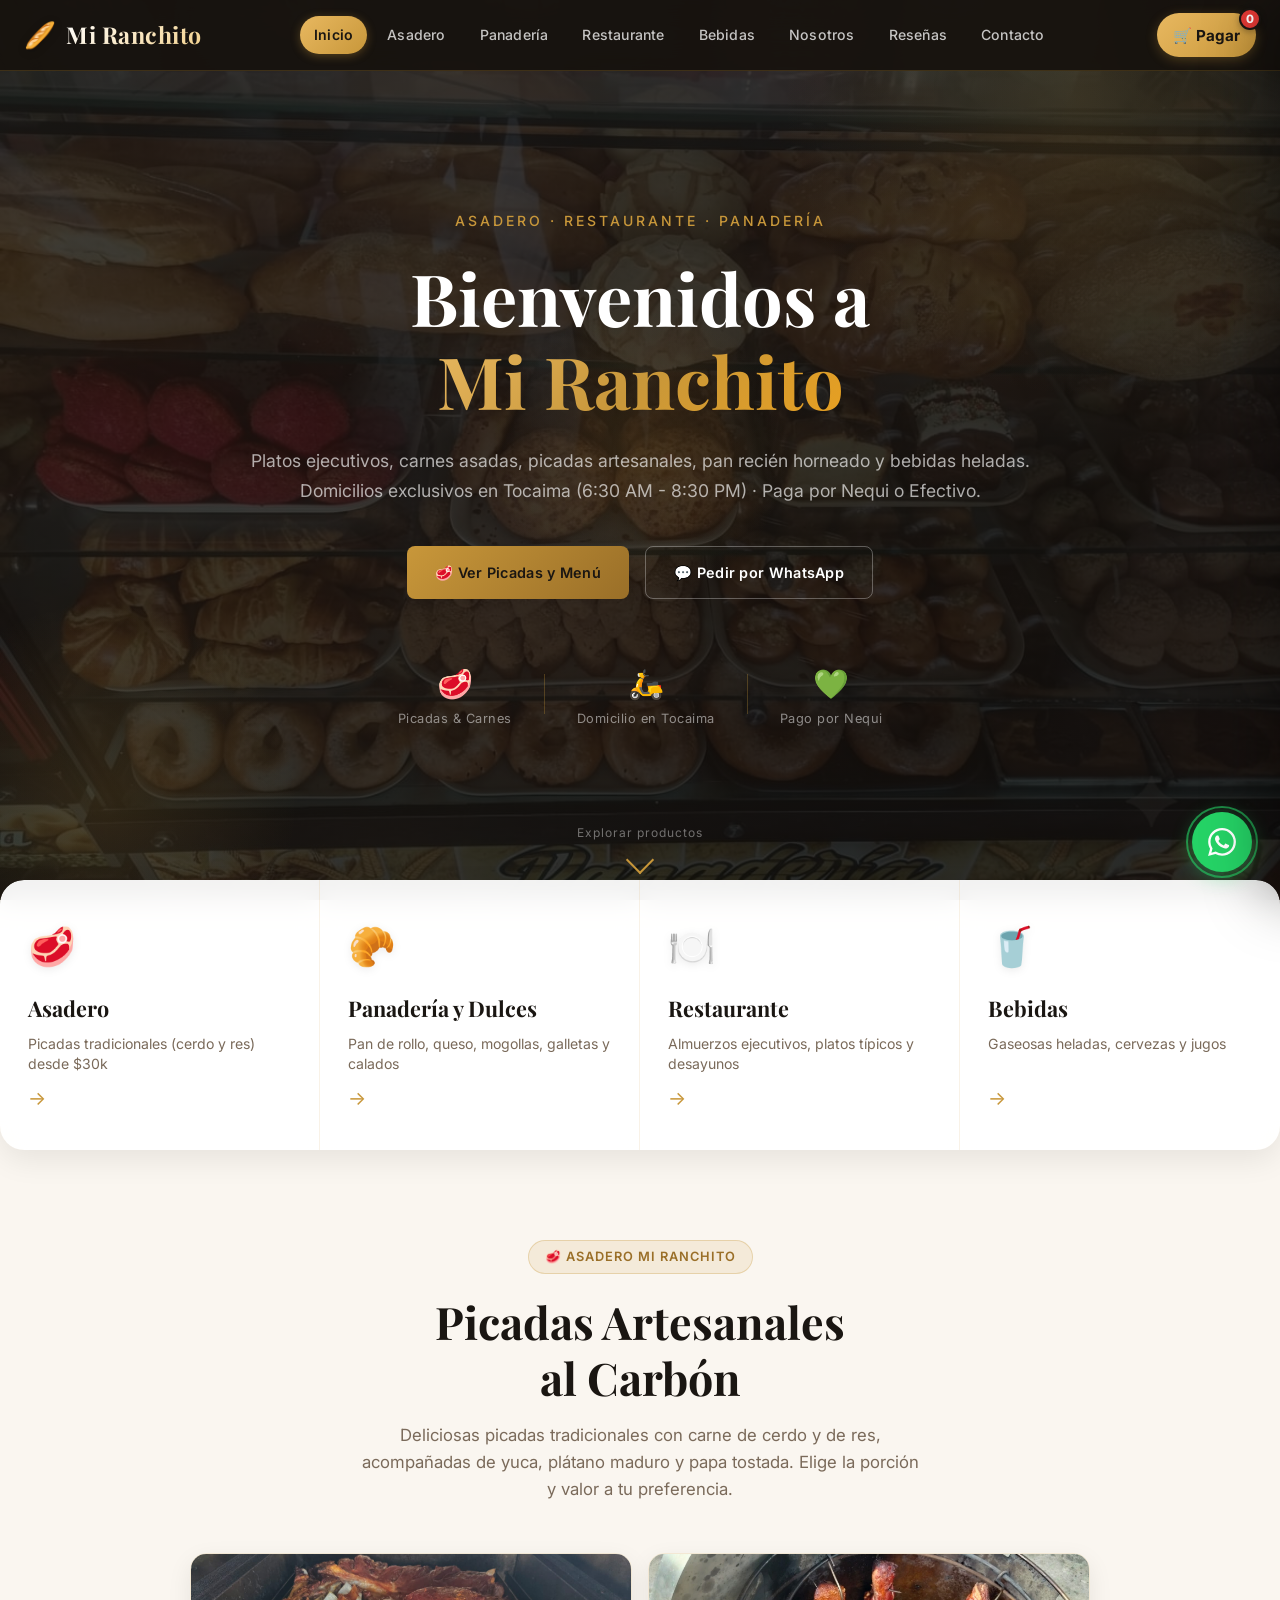
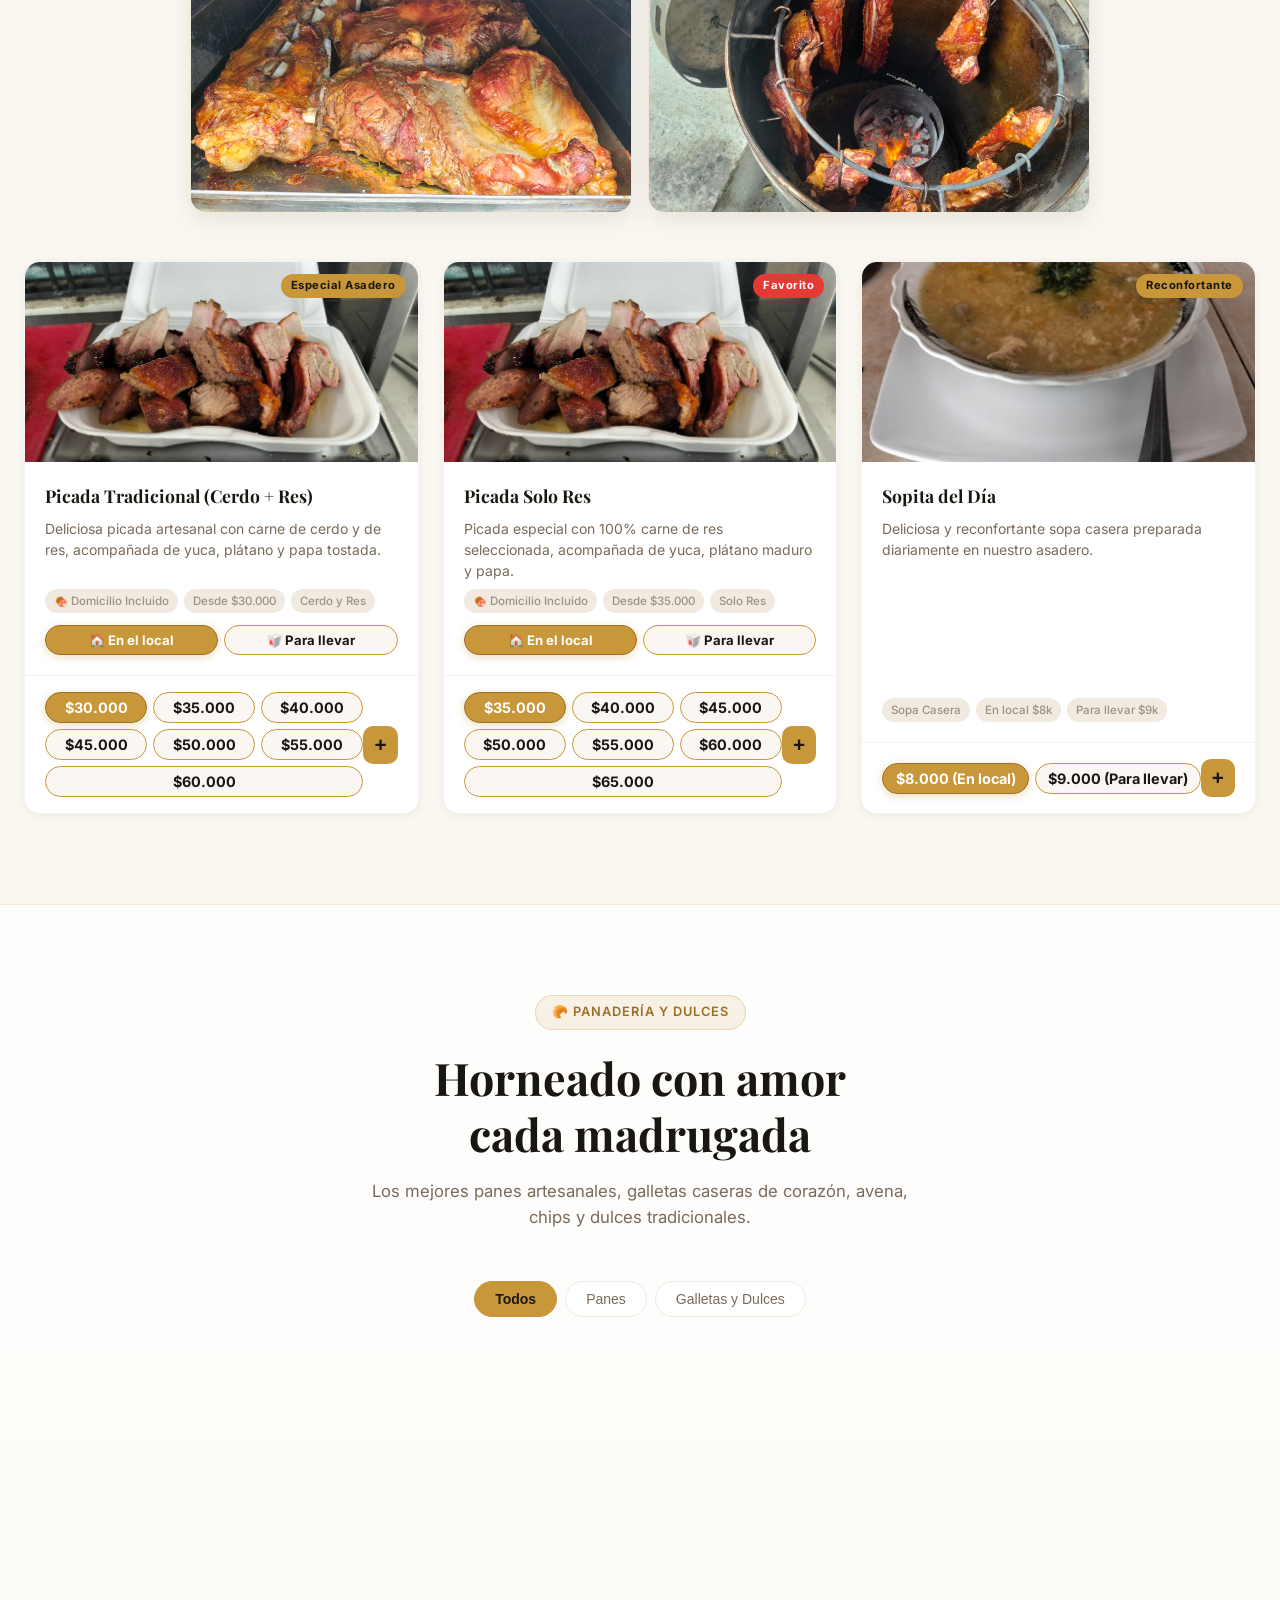
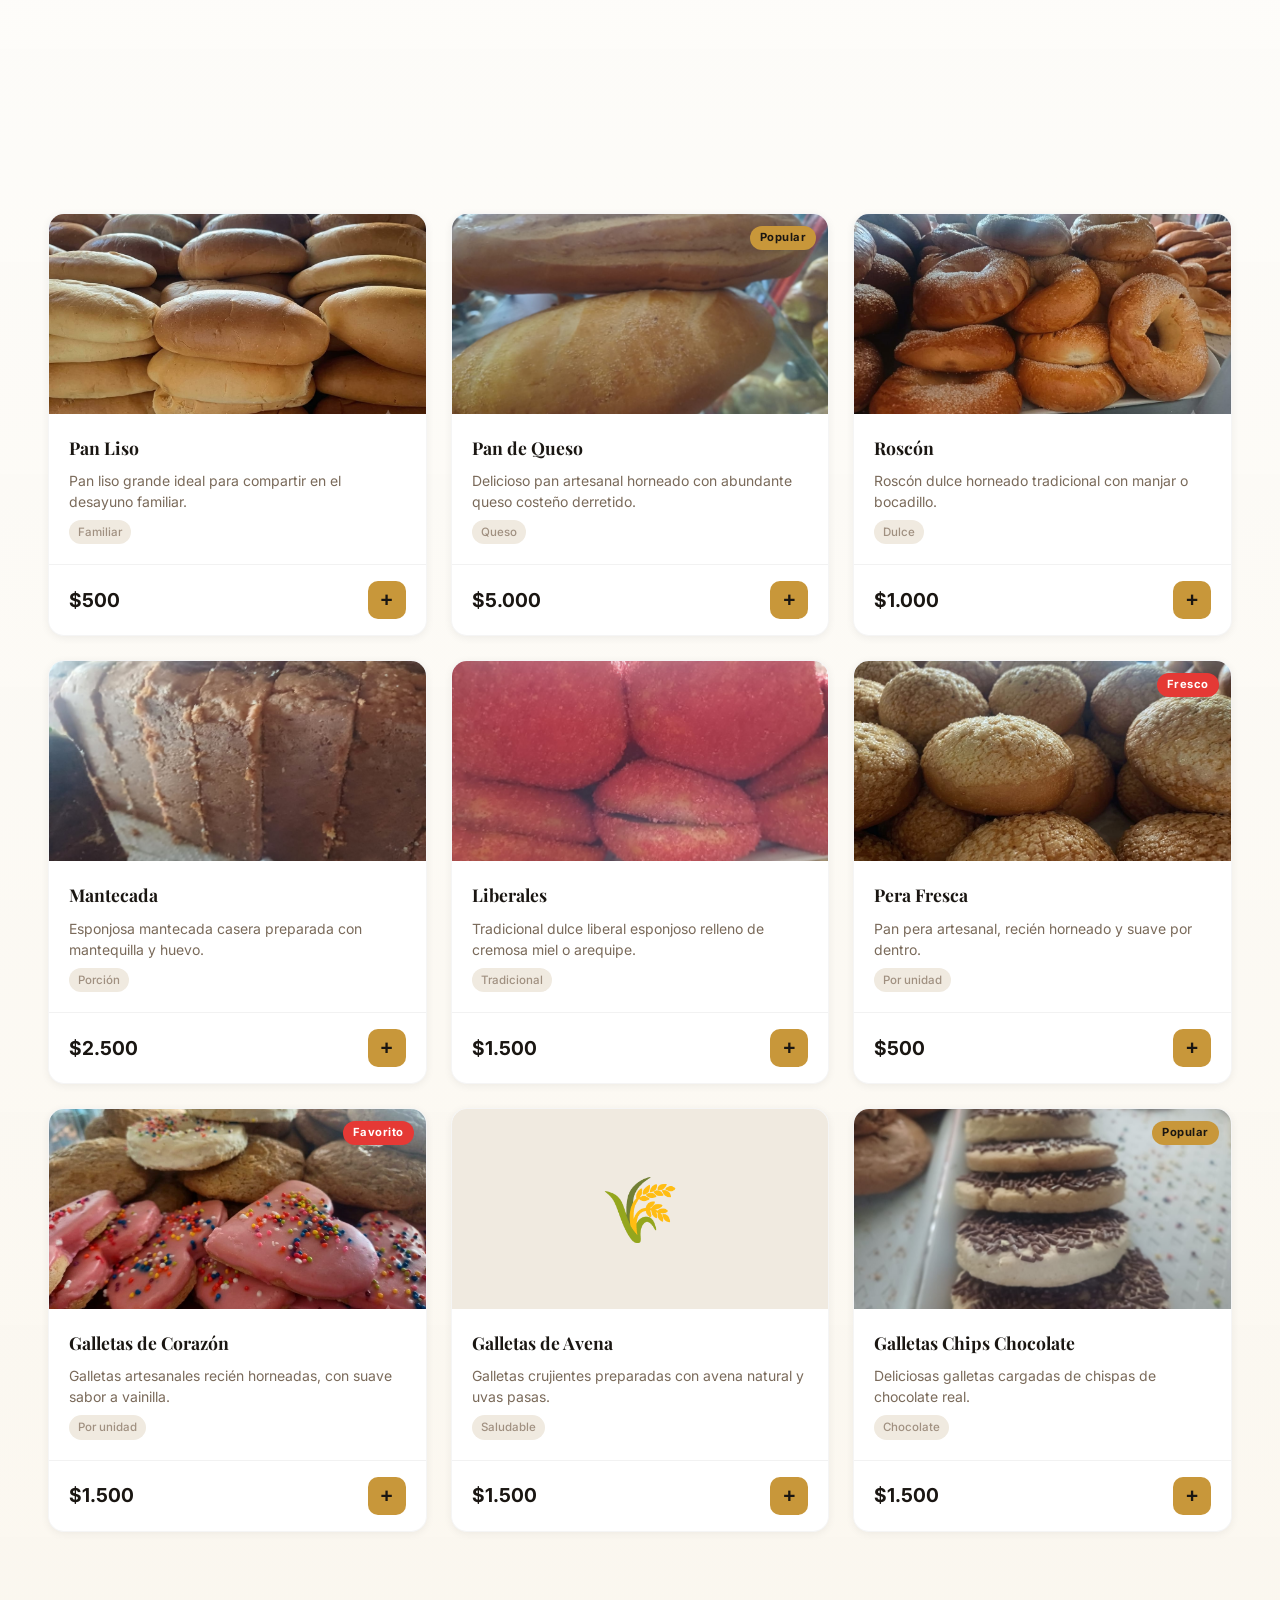
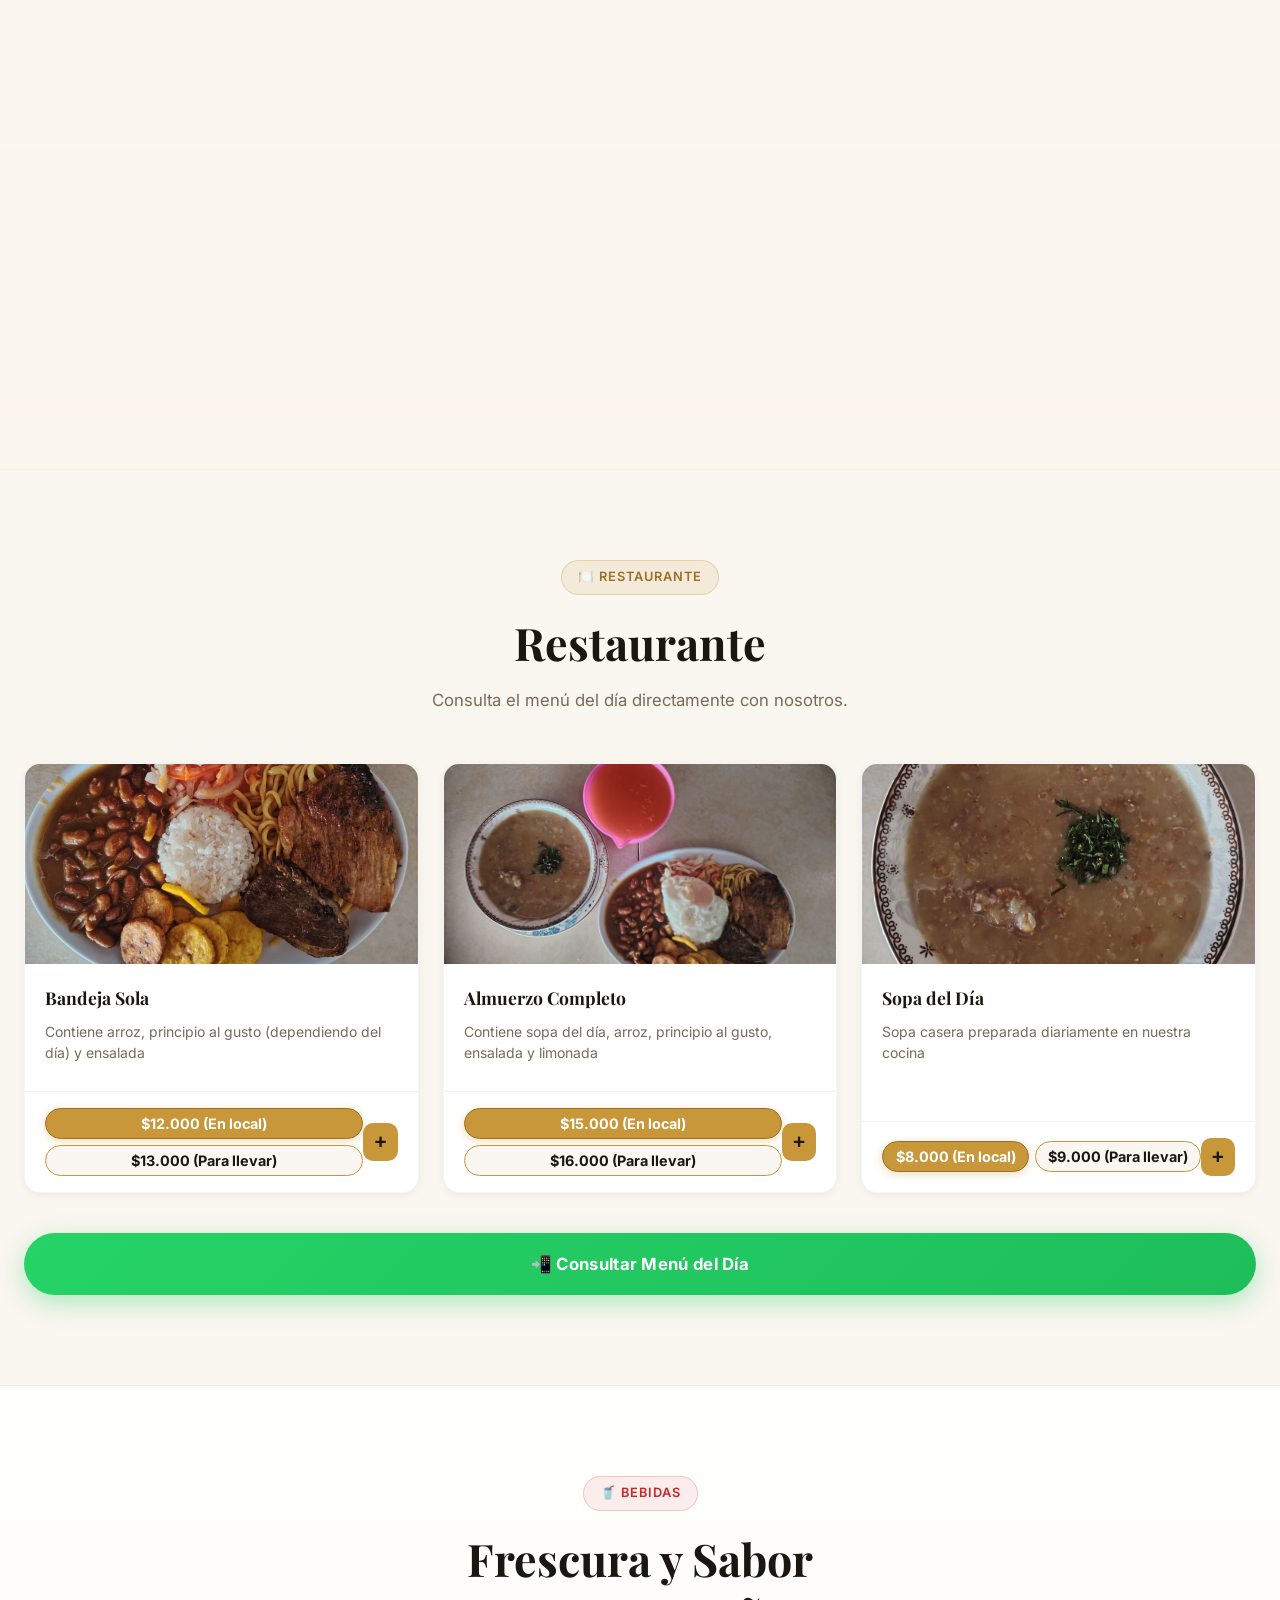
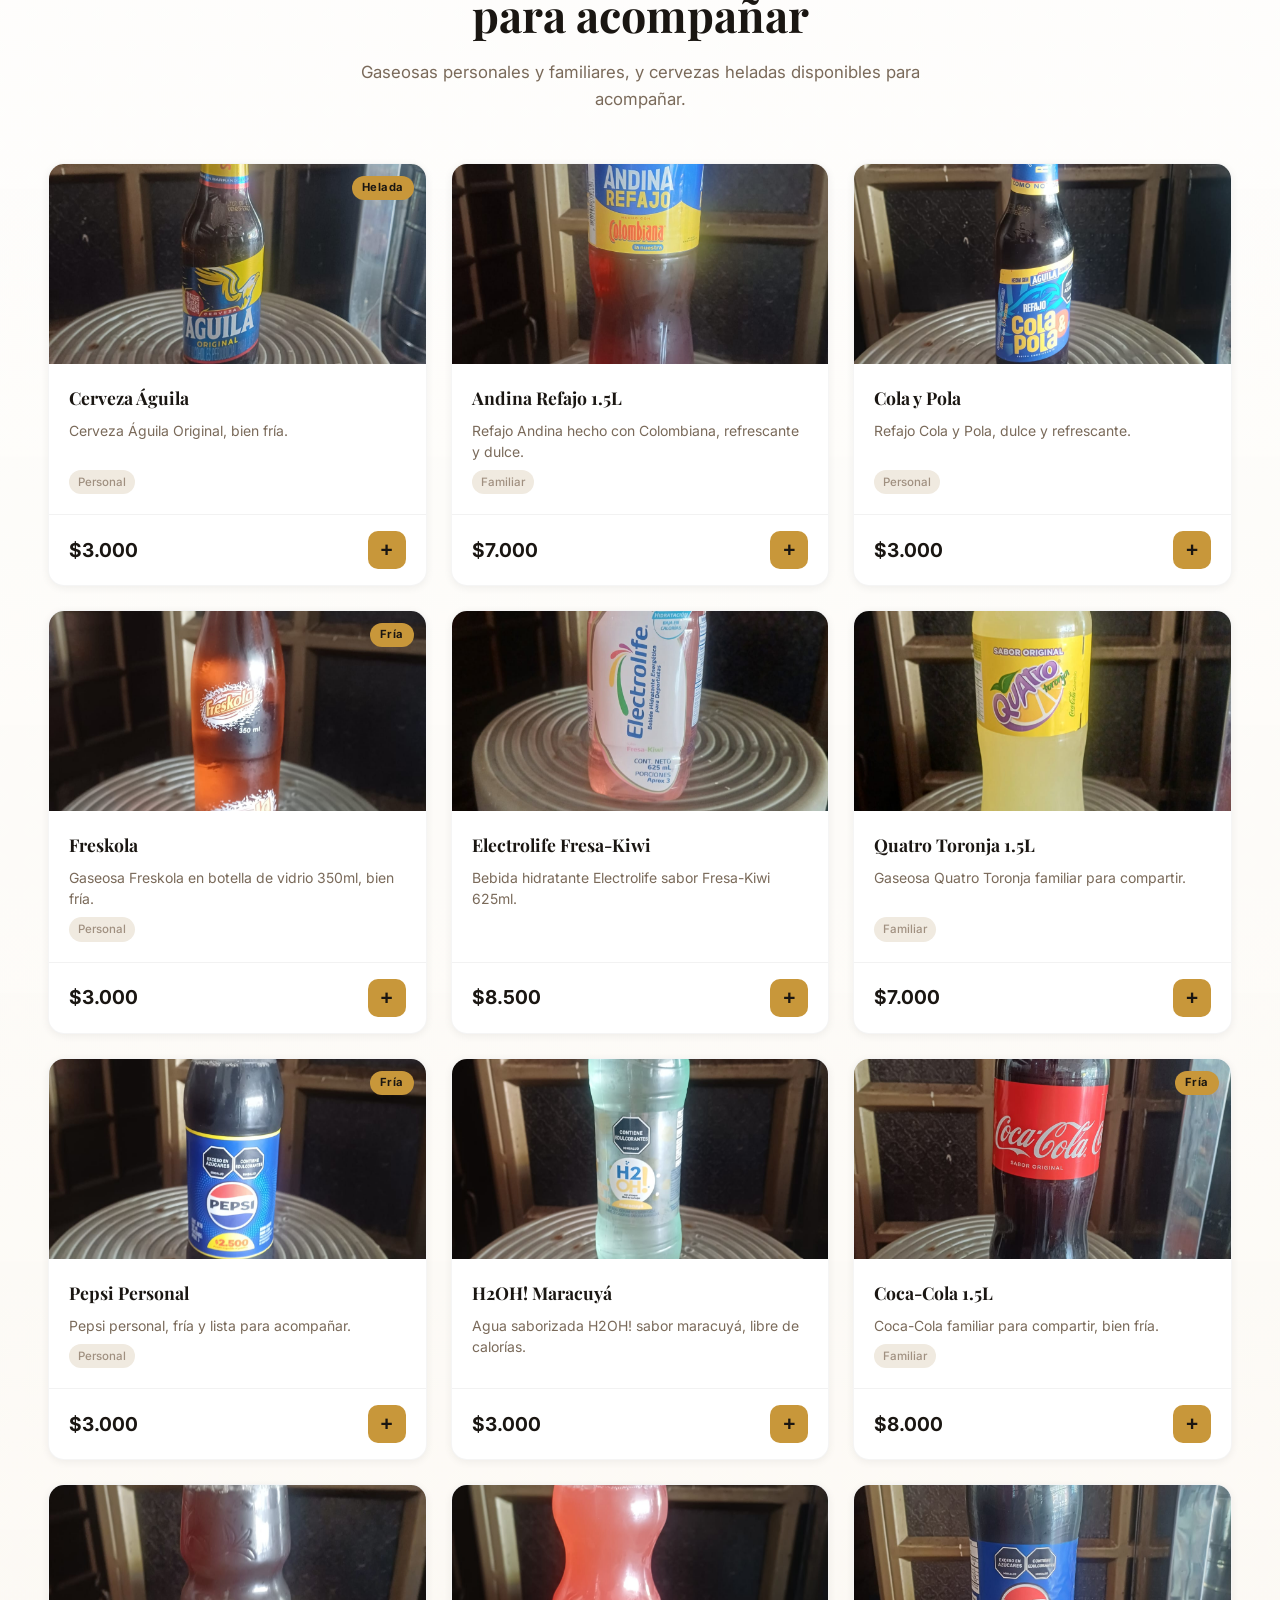
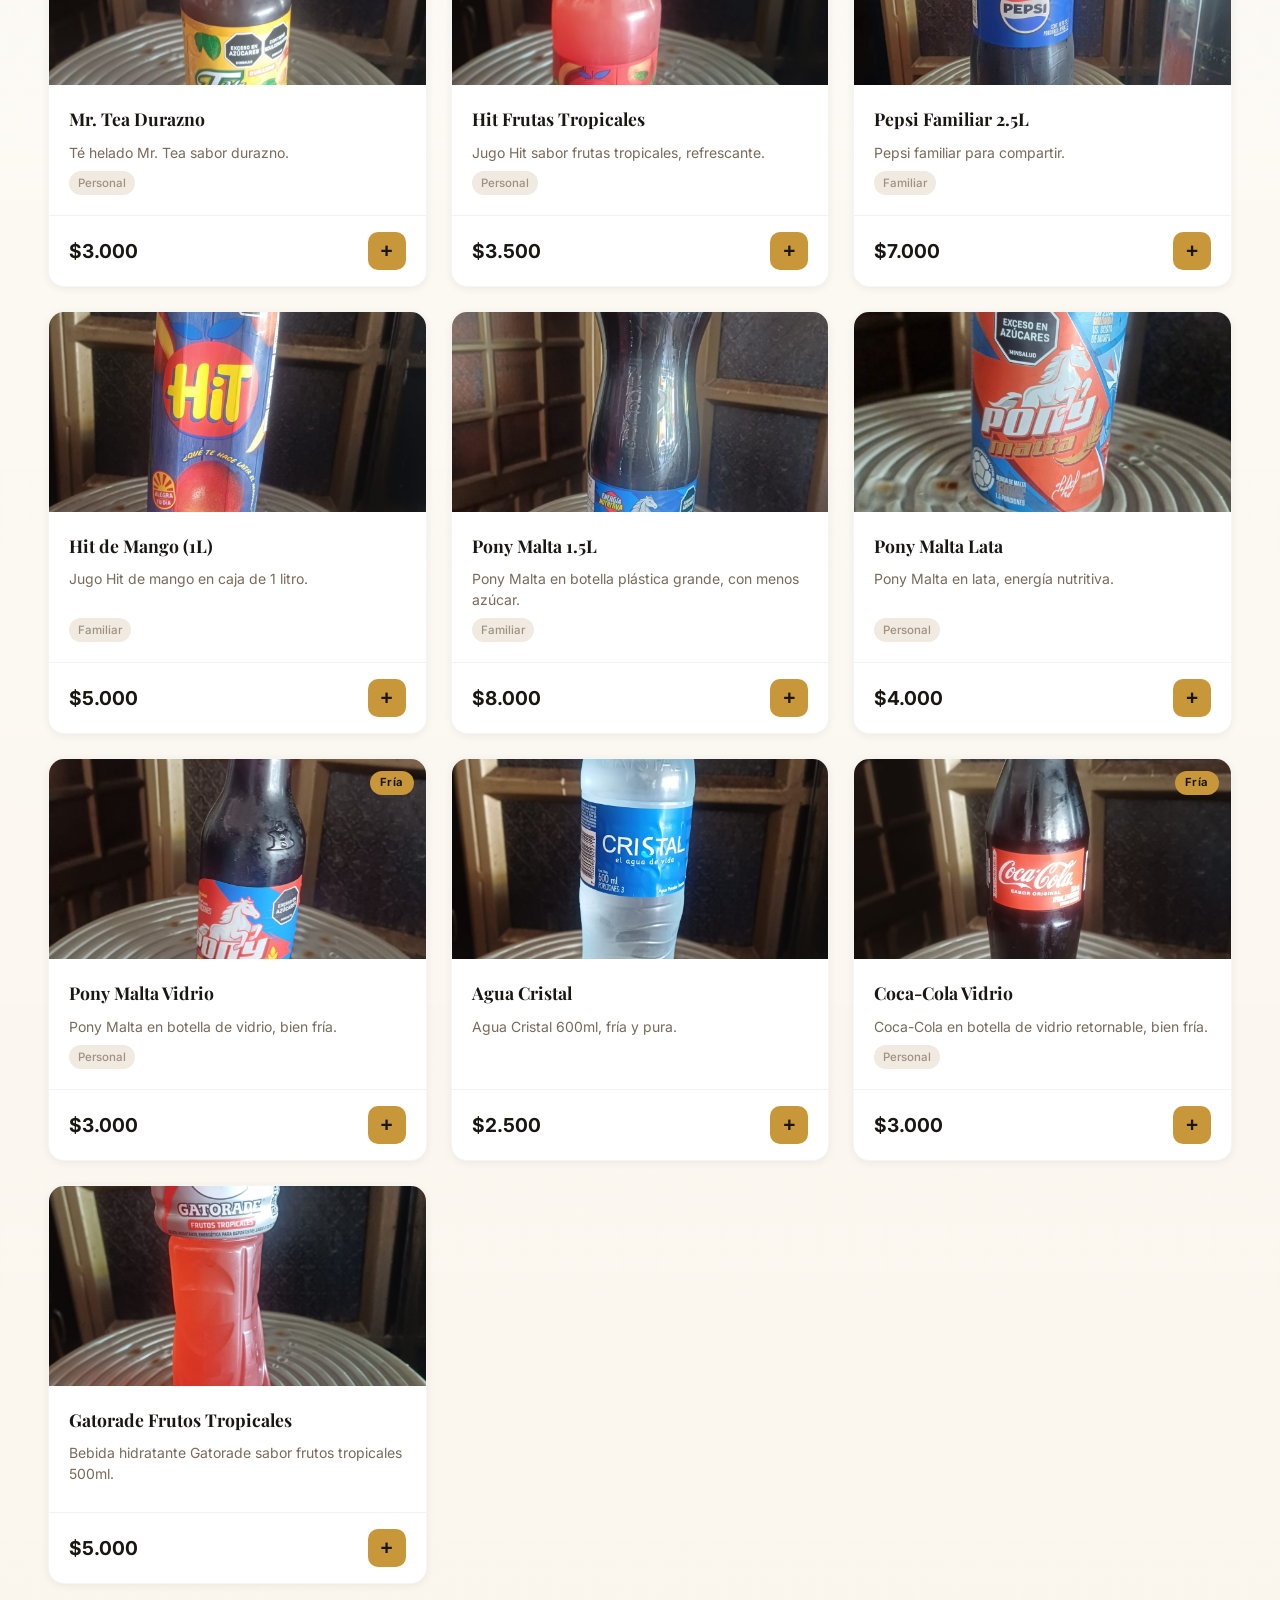
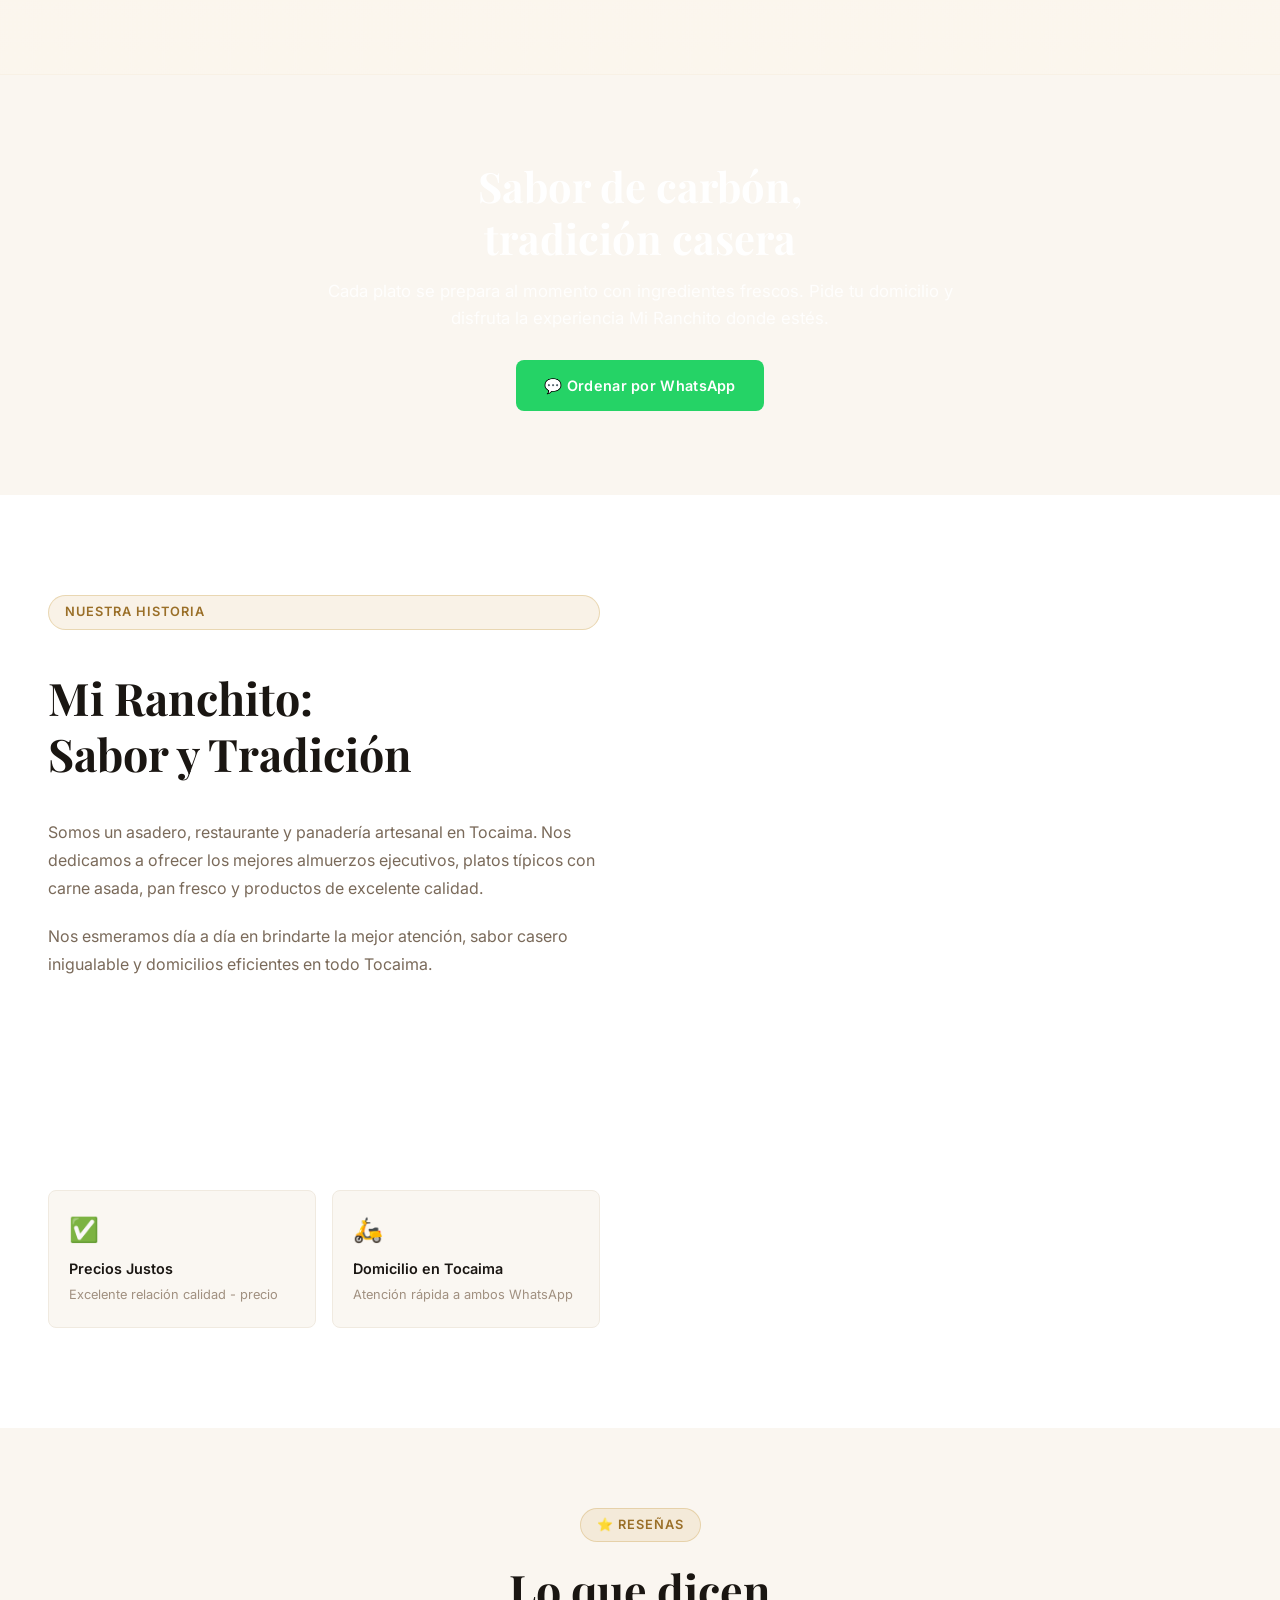
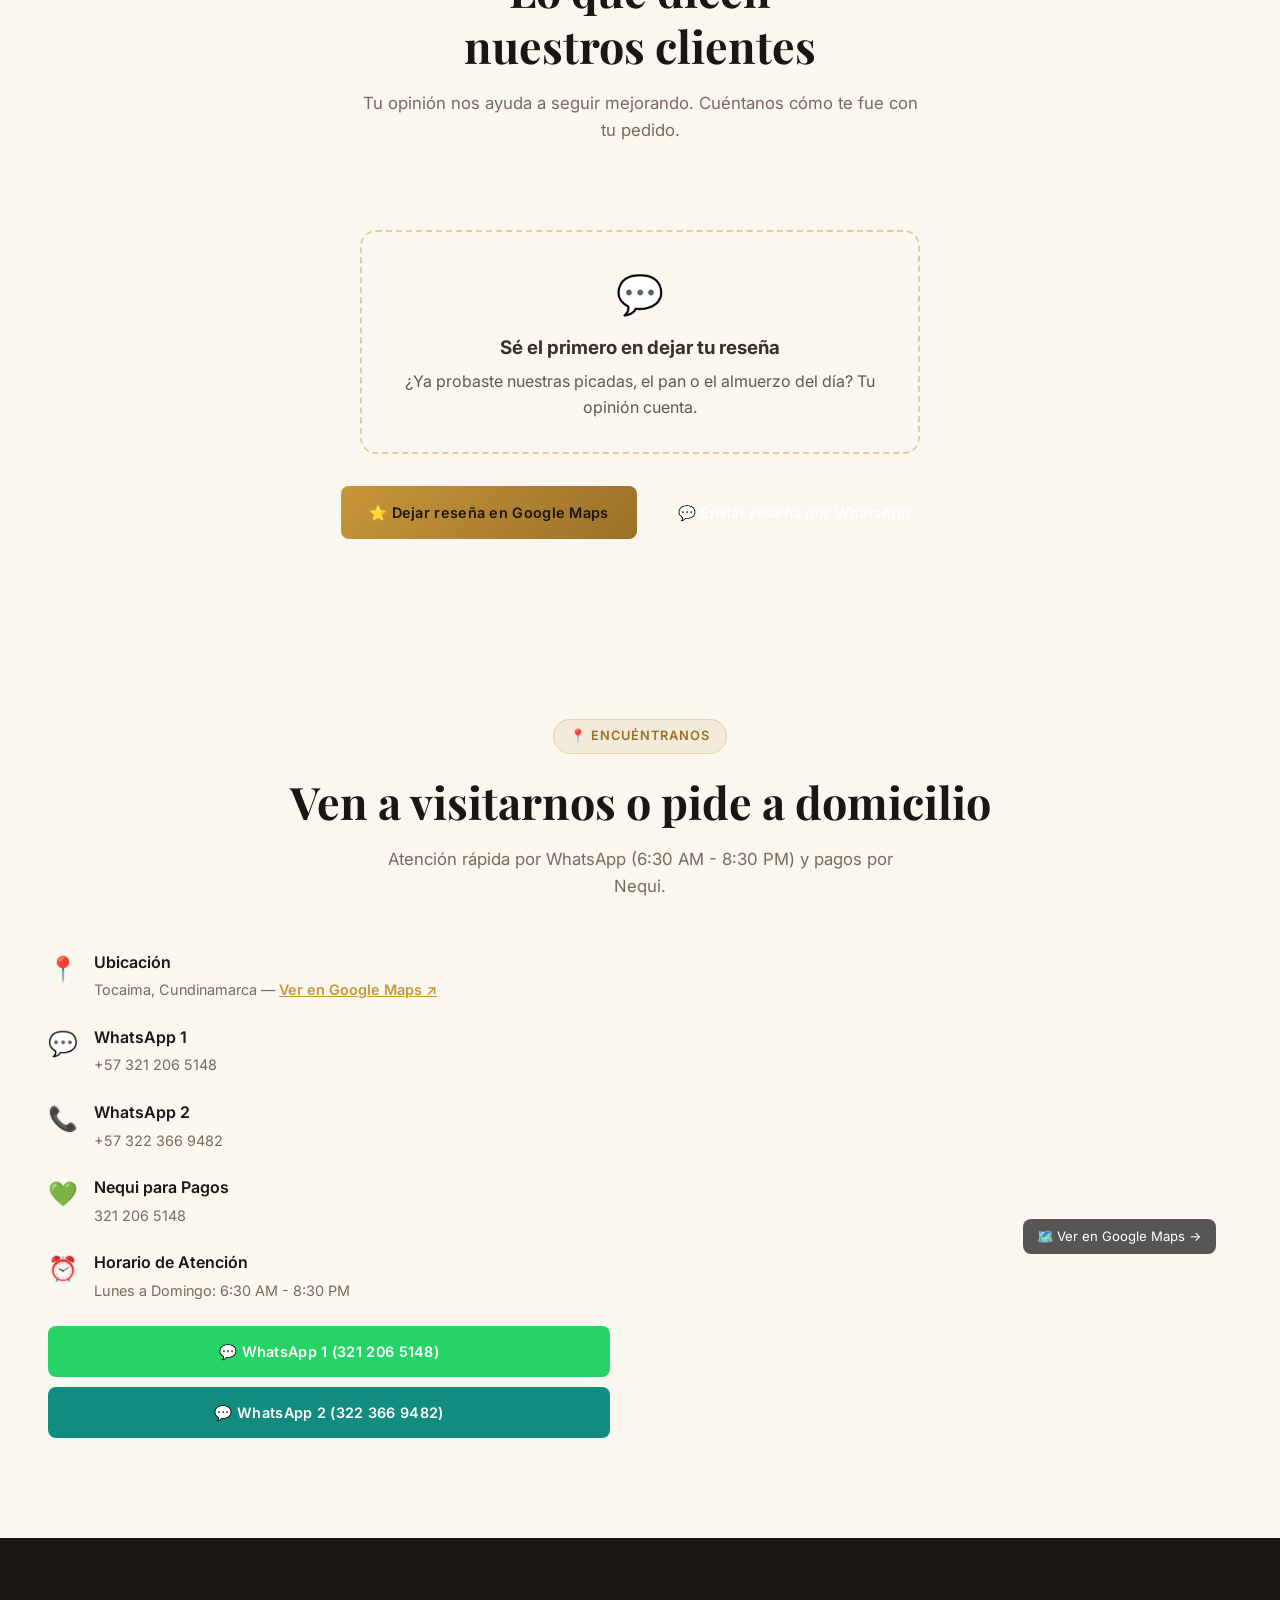
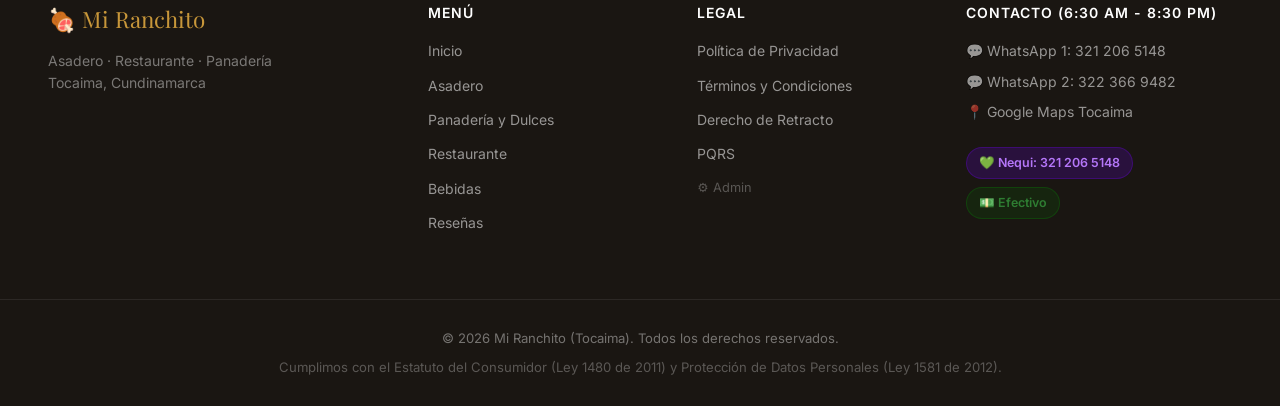
==== commit 1fc65dec: "Add files via upload" ====
--- a/index.html
+++ b/index.html
@@ -26,6 +26,7 @@
       <a href="#restaurante" class="nav-link">Restaurante</a>
       <a href="#bebidas" class="nav-link">Bebidas</a>
       <a href="#nosotros" class="nav-link">Nosotros</a>
+      <a href="#resenas" class="nav-link">Reseñas</a>
       <a href="#contacto" class="nav-link">Contacto</a>
     </nav>
     <div class="nav-actions">
@@ -185,6 +186,106 @@
   </div>
 </section>
 
+<!-- RESEÑAS -->
+<style>
+  .rv-section{padding:80px 20px;}
+  .rv-summary{display:flex;flex-direction:column;align-items:center;gap:6px;margin:0 auto 32px;text-align:center;}
+  .rv-avg{font-family:'Playfair Display',serif;font-size:3rem;font-weight:700;color:#C8973A;line-height:1;}
+  .rv-stars{color:#C8973A;letter-spacing:2px;font-size:1.15rem;}
+  .rv-count{font-size:.9rem;opacity:.7;}
+  .rv-grid{display:grid;grid-template-columns:repeat(auto-fit,minmax(260px,1fr));gap:20px;max-width:1100px;margin:0 auto 36px;}
+  .rv-card{background:#fff;border:1px solid rgba(200,151,58,.25);border-radius:16px;padding:22px;box-shadow:0 6px 18px rgba(0,0,0,.06);display:flex;flex-direction:column;gap:10px;}
+  .rv-card p{margin:0;line-height:1.55;}
+  .rv-meta{display:flex;justify-content:space-between;align-items:center;font-size:.85rem;opacity:.75;margin-top:auto;}
+  .rv-name{font-weight:600;}
+  .rv-empty{max-width:560px;margin:0 auto 32px;text-align:center;padding:32px 24px;border:2px dashed rgba(200,151,58,.45);border-radius:16px;}
+  .rv-empty-icon{font-size:2.4rem;margin-bottom:8px;}
+  .rv-empty h3{margin:0 0 6px;}
+  .rv-empty p{margin:0;opacity:.8;}
+  .rv-actions{display:flex;flex-wrap:wrap;gap:12px;justify-content:center;}
+</style>
+<section id="resenas" class="menu-section rv-section">
+  <div class="section-header">
+    <span class="section-badge badge-gold">⭐ Reseñas</span>
+    <h2 class="section-title">Lo que dicen<br/>nuestros clientes</h2>
+    <p class="section-sub">Tu opinión nos ayuda a seguir mejorando. Cuéntanos cómo te fue con tu pedido.</p>
+  </div>
+
+  <div class="rv-summary" id="rvSummary" style="display:none;">
+    <div class="rv-avg" id="rvAvg">5.0</div>
+    <div class="rv-stars" id="rvAvgStars">★★★★★</div>
+    <div class="rv-count" id="rvCount"></div>
+  </div>
+
+  <div class="rv-grid" id="rvGrid"></div>
+
+  <div class="rv-empty" id="rvEmpty" style="display:none;">
+    <div class="rv-empty-icon">💬</div>
+    <h3>Sé el primero en dejar tu reseña</h3>
+    <p>¿Ya probaste nuestras picadas, el pan o el almuerzo del día? Tu opinión cuenta.</p>
+  </div>
+
+  <div class="rv-actions">
+    <a href="https://www.google.com/maps/search/?api=1&amp;query=4.4547957,-74.6428656" target="_blank" rel="noopener noreferrer" class="btn btn-primary">⭐ Dejar reseña en Google Maps</a>
+    <a href="https://api.whatsapp.com/send?phone=573212065148&amp;text=Hola%20Mi%20Ranchito,%20quiero%20dejar%20mi%20rese%C3%B1a:%20" target="_blank" rel="noopener noreferrer" class="btn btn-ghost">💬 Enviar reseña por WhatsApp</a>
+  </div>
+</section>
+
+<script>
+  /* Agrega aquí SOLO reseñas reales de clientes (con su permiso).
+     Formato: { nombre: "Nombre", estrellas: 5, texto: "Comentario del cliente", fecha: "Octubre 2026" } */
+  var RESENAS = [];
+
+  (function () {
+    var grid = document.getElementById('rvGrid');
+    var empty = document.getElementById('rvEmpty');
+    var summary = document.getElementById('rvSummary');
+    if (!grid) return;
+
+    function stars(n) {
+      n = Math.max(0, Math.min(5, Math.round(n)));
+      return '★★★★★'.slice(0, n) + '☆☆☆☆☆'.slice(0, 5 - n);
+    }
+
+    if (!RESENAS.length) { empty.style.display = 'block'; return; }
+
+    var total = 0;
+    RESENAS.forEach(function (r) {
+      total += Number(r.estrellas) || 0;
+      var card = document.createElement('article');
+      card.className = 'rv-card';
+
+      var st = document.createElement('div');
+      st.className = 'rv-stars';
+      st.textContent = stars(r.estrellas);
+
+      var p = document.createElement('p');
+      p.textContent = '“' + (r.texto || '') + '”';
+
+      var meta = document.createElement('div');
+      meta.className = 'rv-meta';
+      var nm = document.createElement('span');
+      nm.className = 'rv-name';
+      nm.textContent = r.nombre || 'Cliente';
+      var dt = document.createElement('span');
+      dt.textContent = r.fecha || '';
+      meta.appendChild(nm);
+      meta.appendChild(dt);
+
+      card.appendChild(st);
+      card.appendChild(p);
+      card.appendChild(meta);
+      grid.appendChild(card);
+    });
+
+    var avg = total / RESENAS.length;
+    document.getElementById('rvAvg').textContent = avg.toFixed(1);
+    document.getElementById('rvAvgStars').textContent = stars(avg);
+    document.getElementById('rvCount').textContent = RESENAS.length + (RESENAS.length === 1 ? ' reseña' : ' reseñas');
+    summary.style.display = 'flex';
+  })();
+</script>
+
 <!-- CONTACTO -->
 <section id="contacto" class="contact-section">
   <div class="section-header">
@@ -251,6 +352,7 @@
       <a href="#panaderia">Panadería y Dulces</a>
       <a href="#restaurante">Restaurante</a>
       <a href="#bebidas">Bebidas</a>
+      <a href="#resenas">Reseñas</a>
     </div>
     <div class="footer-links">
       <h4>Legal</h4>
@@ -258,6 +360,7 @@
       <a href="#" onclick="showLegal('terminos');return false;">Términos y Condiciones</a>
       <a href="#" onclick="showLegal('retracto');return false;">Derecho de Retracto</a>
       <a href="#" onclick="showLegal('pqrs');return false;">PQRS</a>
+      <a href="admin.html" style="opacity:0.5; font-size:0.8rem;">⚙️ Admin</a>
     </div>
     <div class="footer-social">
       <h4>Contacto (6:30 AM - 8:30 PM)</h4>
--- a/styles.css
+++ b/styles.css
@@ -1593,170 +1593,3 @@
 @media (max-width: 480px) {
   .option-btn { flex-basis: 80px; font-size: 0.78rem; padding: 5px 10px; }
 }
-
-/* ═══════════════════════════════════════════
-   RESEÑAS Y OPINIONES
-═══════════════════════════════════════════ */
-
-.reviews-section {
-  max-width: 1280px; margin: 0 auto; padding: 60px 24px;
-  background: linear-gradient(135deg, #FFFBF0 0%, #FAF6F0 100%);
-}
-
-.review-form-container {
-  background: white; border-radius: 20px; padding: 32px 28px;
-  border: 1px solid rgba(200, 151, 58, 0.18);
-  box-shadow: 0 4px 20px rgba(0, 0, 0, 0.06);
-  margin-bottom: 40px;
-}
-
-.review-form {
-  display: flex; flex-direction: column; gap: 20px;
-}
-
-.review-form-grid {
-  display: grid; grid-template-columns: 1fr 1.2fr; gap: 24px;
-}
-
-.review-form-col {
-  display: flex; flex-direction: column; gap: 16px;
-}
-
-.rating-label {
-  font-weight: 600; font-size: 0.95rem; color: var(--charcoal);
-  display: block; margin-bottom: 8px;
-}
-
-.review-email-note {
-  font-size: 0.75rem; color: var(--text-lighter);
-  display: block; margin-top: -8px; margin-bottom: 4px;
-  padding-left: 2px;
-}
-
-.stars-group {
-  display: flex; gap: 8px; margin-bottom: 4px;
-}
-
-.star-btn {
-  width: 40px; height: 40px; border: 2px solid rgba(200, 151, 58, 0.3);
-  border-radius: 10px; background: var(--cream); cursor: pointer;
-  font-size: 1.3rem; transition: var(--transition);
-  display: flex; align-items: center; justify-content: center;
-}
-
-.star-btn:hover {
-  border-color: var(--gold); transform: scale(1.1);
-}
-
-.star-btn.active {
-  background: linear-gradient(135deg, var(--gold-light), var(--gold));
-  border-color: var(--gold);
-  box-shadow: 0 0 12px rgba(200, 151, 58, 0.4);
-}
-
-.char-count {
-  font-size: 0.75rem; color: var(--text-lighter);
-  text-align: right; margin-top: 4px;
-  display: block;
-}
-
-.review-form-col .full-height {
-  position: relative;
-}
-
-.btn-review-submit {
-  align-self: flex-start; margin-top: 8px;
-}
-
-.reviews-list-container {
-  display: grid; grid-template-columns: repeat(auto-fill, minmax(320px, 1fr));
-  gap: 20px;
-}
-
-.review-card {
-  background: white; border-radius: 16px; padding: 20px;
-  border: 1px solid rgba(200, 151, 58, 0.15);
-  box-shadow: 0 2px 12px rgba(0, 0, 0, 0.04);
-  transition: var(--transition);
-  opacity: 0; animation: reviewFadeIn 0.4s ease forwards;
-}
-
-@keyframes reviewFadeIn {
-  from { opacity: 0; transform: translateY(12px); }
-  to { opacity: 1; transform: translateY(0); }
-}
-
-.review-card:hover {
-  border-color: rgba(200, 151, 58, 0.35);
-  box-shadow: 0 4px 20px rgba(200, 151, 58, 0.1);
-  transform: translateY(-4px);
-}
-
-.review-header {
-  display: flex; justify-content: space-between; align-items: flex-start;
-  margin-bottom: 12px;
-}
-
-.review-name {
-  font-weight: 700; font-size: 0.95rem; color: var(--charcoal);
-}
-
-.review-date {
-  font-size: 0.75rem; color: var(--text-lighter);
-}
-
-.review-stars {
-  display: flex; gap: 3px; margin-bottom: 12px;
-  font-size: 0.95rem;
-}
-
-.review-comment {
-  font-size: 0.9rem; color: var(--text); line-height: 1.5;
-  word-break: break-word;
-  white-space: pre-wrap;
-}
-
-.review-delete-btn {
-  margin-top: 12px; padding: 6px 12px;
-  background: transparent; border: 1px solid rgba(220, 38, 38, 0.3);
-  border-radius: 8px; color: #DC2626; font-size: 0.78rem; font-weight: 600;
-  cursor: pointer; transition: var(--transition);
-}
-.review-delete-btn:hover {
-  background: #FEE2E2; border-color: #DC2626;
-}
-
-.reviews-empty {
-  text-align: center; padding: 40px 20px; color: var(--text-lighter);
-}
-
-.reviews-empty p {
-  font-size: 0.95rem; margin-top: 8px;
-}
-
-/* ═══════════════════════════════════════════
-   CARRITO EXPANDIDO
-═══════════════════════════════════════════ */
-
-.customer-form-expanded {
-  padding: 18px 16px !important;
-  background: linear-gradient(135deg, #FFFBF0 0%, #FAF7F2 100%) !important;
-}
-
-.customer-grid-2col {
-  display: grid; grid-template-columns: 1fr 1fr; gap: 12px;
-}
-
-@media (max-width: 600px) {
-  .review-form-grid {
-    grid-template-columns: 1fr;
-  }
-  
-  .customer-grid-2col {
-    grid-template-columns: 1fr;
-  }
-  
-  .stars-group {
-    flex-wrap: wrap;
-  }
-}
